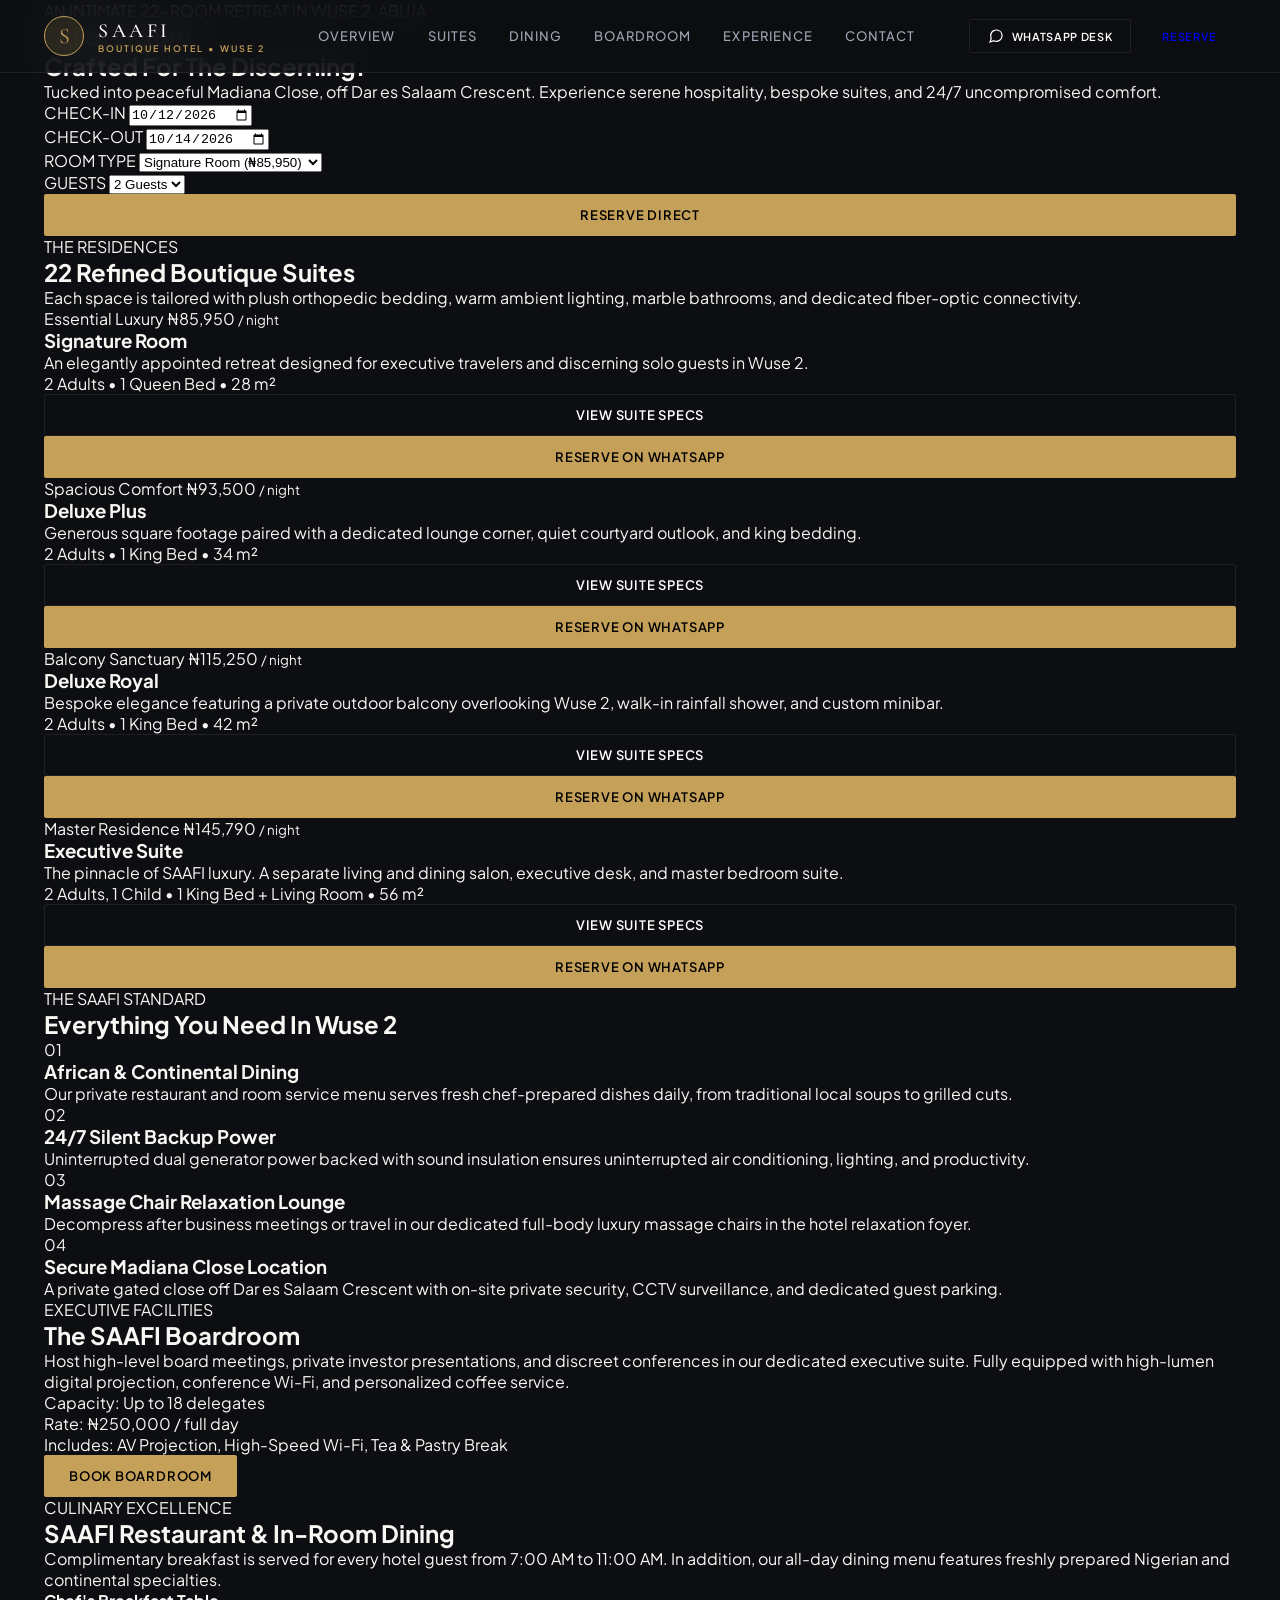
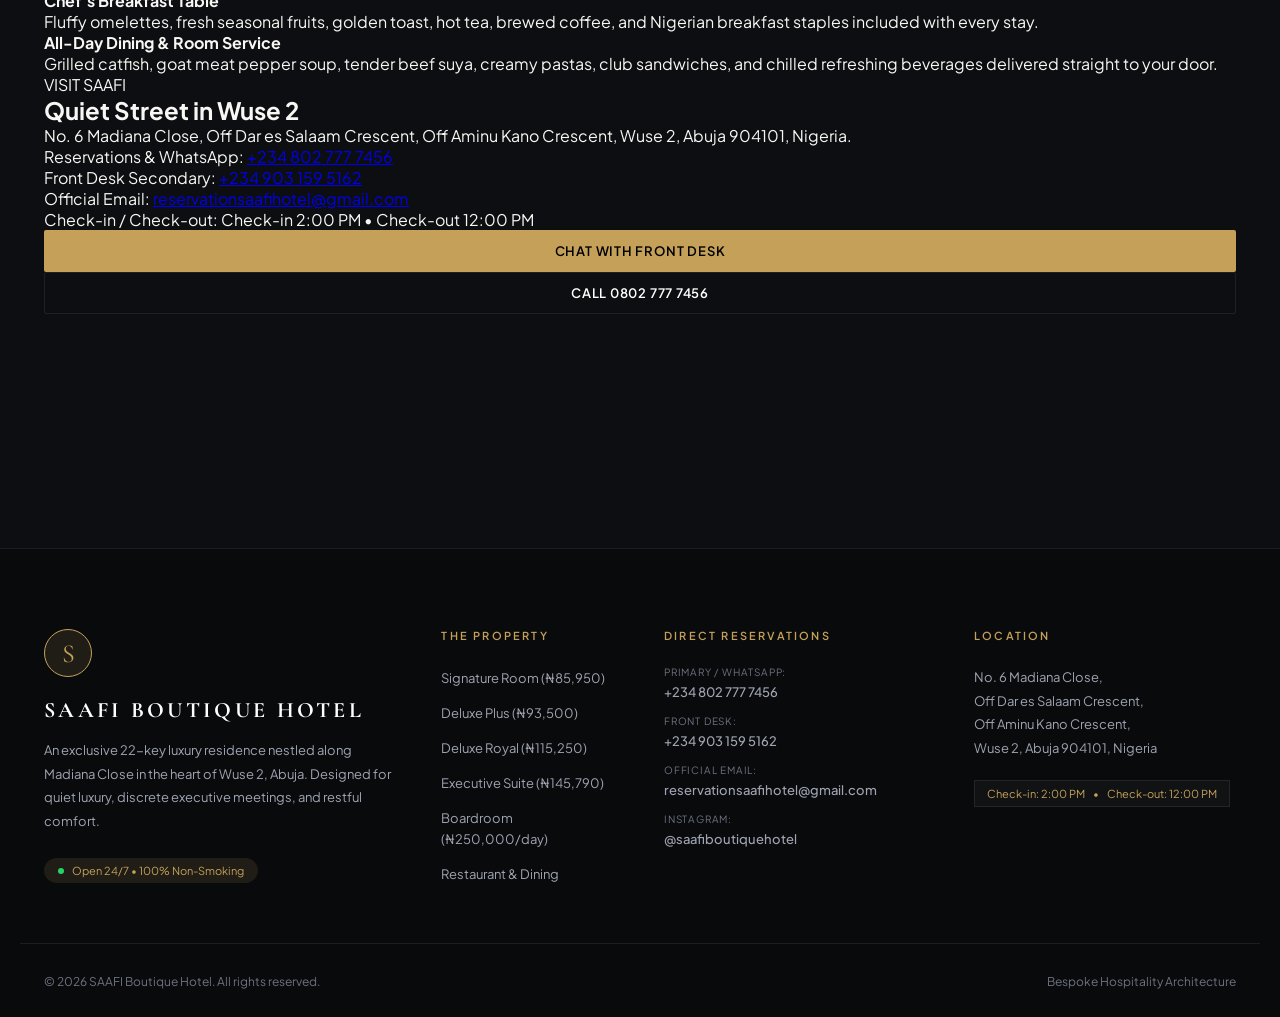
==== index.html @ fb428761 "Clean rebuild: semantic HTML, safe-area viewport, quiet luxury styling" ====
<!DOCTYPE html>
<html lang="en">
<head>
  <meta charset="UTF-8">
  <meta name="viewport" content="width=device-width, initial-scale=1.0, viewport-fit=cover">
  <title>SAAFI Boutique Hotel | Luxury Suites in Wuse 2, Abuja</title>
  <meta name="description" content="An intimate 22-suite luxury boutique sanctuary on Madiana Close, off Dar es Salaam Crescent, Wuse 2, Abuja. Discrete executive suites, fine dining, and seamless hospitality.">
  <link rel="preconnect" href="https://fonts.googleapis.com">
  <link rel="preconnect" href="https://fonts.gstatic.com" crossorigin>
  <link href="https://fonts.googleapis.com/css2?family=Cormorant+Garamond:ital,wght@0,300;0,400;0,500;0,600;1,400;1,500&family=Plus+Jakarta+Sans:wght@300;400;500;600;700&display=swap" rel="stylesheet">
  <link rel="stylesheet" href="styles.css">
</head>
<body class="theme-noir">
  <header class="site-header" id="siteHeader">
    <div class="header-inner container">
      <a href="#" class="brand-logo" aria-label="SAAFI Boutique Hotel">
        <span class="brand-monogram">S</span>
        <div class="brand-text">
          <span class="brand-title">SAAFI</span>
          <span class="brand-sub">BOUTIQUE HOTEL &bull; WUSE 2</span>
        </div>
      </a>

      <nav class="desktop-nav" aria-label="Primary Navigation">
        <a href="#" class="nav-link" data-nav="home">Overview</a>
        <a href="#suites" class="nav-link" data-nav="suites">Suites</a>
        <a href="#dining" class="nav-link" data-nav="dining">Dining</a>
        <a href="#meeting" class="nav-link" data-nav="meeting">Boardroom</a>
        <a href="#amenities" class="nav-link" data-nav="amenities">Experience</a>
        <a href="#contact" class="nav-link" data-nav="contact">Contact</a>
      </nav>

      <div class="header-actions">
        <a href="https://wa.me/2348027777456?text=Hello%20SAAFI%20Boutique%20Hotel%2C%20I%20would%20like%20to%20inquire%20about%20suite%20availability." target="_blank" rel="noopener noreferrer" class="btn btn-outline btn-sm desk-chat">
          <svg class="svg-icon" viewBox="0 0 24 24" fill="none" stroke="currentColor" stroke-width="1.8"><path d="M21 11.5a8.38 8.38 0 0 1-.9 3.8 8.5 8.5 0 0 1-7.6 4.7 8.38 8.38 0 0 1-3.8-.9L3 21l1.9-5.7a8.38 8.38 0 0 1-.9-3.8 8.5 8.5 0 0 1 4.7-7.6 8.38 8.38 0 0 1 3.8-.9h.5a8.48 8.48 0 0 1 8 8v.5z"/></svg>
          <span>WhatsApp Desk</span>
        </a>
        <a href="#booking" class="btn btn-brass btn-sm">Reserve</a>
        <button class="mobile-toggle" id="mobileToggle" aria-label="Toggle navigation menu" aria-expanded="false">
          <span class="bar"></span>
          <span class="bar"></span>
        </button>
      </div>
    </div>
  </header>

  <div class="mobile-drawer" id="mobileDrawer">
    <div class="drawer-inner container">
      <div class="drawer-header">
        <span class="drawer-tagline">AN INTIMATE 22-ROOM RETREAT IN WUSE 2</span>
      </div>
      <div class="drawer-links">
        <a href="#" class="drawer-link" data-drawer-nav="home">
          <span class="drawer-index">01</span>
          <span class="drawer-label">Overview</span>
        </a>
        <a href="#suites" class="drawer-link" data-drawer-nav="suites">
          <span class="drawer-index">02</span>
          <span class="drawer-label">Rooms & Suites</span>
        </a>
        <a href="#dining" class="drawer-link" data-drawer-nav="dining">
          <span class="drawer-index">03</span>
          <span class="drawer-label">Restaurant & Dining</span>
        </a>
        <a href="#meeting" class="drawer-link" data-drawer-nav="meeting">
          <span class="drawer-index">04</span>
          <span class="drawer-label">Meeting Boardroom</span>
        </a>
        <a href="#amenities" class="drawer-link" data-drawer-nav="amenities">
          <span class="drawer-index">05</span>
          <span class="drawer-label">Experience & Amenities</span>
        </a>
        <a href="#contact" class="drawer-link" data-drawer-nav="contact">
          <span class="drawer-index">06</span>
          <span class="drawer-label">Location & Contact</span>
        </a>
      </div>
      <div class="drawer-footer">
        <p class="drawer-address">No. 6 Madiana Close, Off Dar es Salaam Crescent, Wuse 2, Abuja</p>
        <div class="drawer-cta-group">
          <a href="tel:+2348027777456" class="btn btn-outline btn-full">Direct Desk: 0802 777 7456</a>
          <a href="https://wa.me/2348027777456" target="_blank" rel="noopener noreferrer" class="btn btn-brass btn-full">Chat on WhatsApp</a>
        </div>
      </div>
    </div>
  </div>

  <main id="appRoot">
    <div id="dynamicView"></div>
  </main>

  <aside class="mobile-bar" aria-label="Mobile quick actions">
    <a href="tel:+2348027777456" class="mobile-bar-btn">
      <svg class="svg-icon" viewBox="0 0 24 24" fill="none" stroke="currentColor" stroke-width="1.8"><path d="M22 16.92v3a2 2 0 0 1-2.18 2 19.79 19.79 0 0 1-8.63-3.07 19.5 19.5 0 0 1-6-6 19.79 19.79 0 0 1-3.07-8.67A2 2 0 0 1 4.11 2h3a2 2 0 0 1 2 1.72 12.84 12.84 0 0 0 .7 2.81 2 2 0 0 1-.45 2.11L8.09 9.91a16 16 0 0 0 6 6l1.27-1.27a2 2 0 0 1 2.11-.45 12.84 12.84 0 0 0 2.81.7A2 2 0 0 1 22 16.92z"/></svg>
      <span>Call Desk</span>
    </a>
    <a href="https://wa.me/2348027777456?text=Hello%20SAAFI%20Boutique%20Hotel%2C%20I%20would%20like%20to%20reserve%20a%20suite." target="_blank" rel="noopener noreferrer" class="mobile-bar-btn whatsapp">
      <svg class="svg-icon" viewBox="0 0 24 24" fill="none" stroke="currentColor" stroke-width="1.8"><path d="M21 11.5a8.38 8.38 0 0 1-.9 3.8 8.5 8.5 0 0 1-7.6 4.7 8.38 8.38 0 0 1-3.8-.9L3 21l1.9-5.7a8.38 8.38 0 0 1-.9-3.8 8.5 8.5 0 0 1 4.7-7.6 8.38 8.38 0 0 1 3.8-.9h.5a8.48 8.48 0 0 1 8 8v.5z"/></svg>
      <span>WhatsApp</span>
    </a>
    <a href="#booking" class="mobile-bar-btn primary">
      <span>Book Suite</span>
    </a>
  </aside>

  <footer class="site-footer">
    <div class="container footer-grid">
      <div class="footer-col brand-col">
        <span class="brand-monogram lg">S</span>
        <h3 class="footer-heading">SAAFI BOUTIQUE HOTEL</h3>
        <p class="footer-desc">An exclusive 22-key luxury residence nestled along Madiana Close in the heart of Wuse 2, Abuja. Designed for quiet luxury, discrete executive meetings, and restful comfort.</p>
        <div class="footer-badge">
          <span class="badge-dot"></span>
          <span>Open 24/7 &bull; 100% Non-Smoking</span>
        </div>
      </div>
      <div class="footer-col">
        <h4 class="col-title">The Property</h4>
        <ul class="footer-nav">
          <li><a href="#suite/signature-room">Signature Room (₦85,950)</a></li>
          <li><a href="#suite/deluxe-plus">Deluxe Plus (₦93,500)</a></li>
          <li><a href="#suite/deluxe-royal">Deluxe Royal (₦115,250)</a></li>
          <li><a href="#suite/executive-suite">Executive Suite (₦145,790)</a></li>
          <li><a href="#meeting">Boardroom (₦250,000/day)</a></li>
          <li><a href="#dining">Restaurant & Dining</a></li>
        </ul>
      </div>
      <div class="footer-col">
        <h4 class="col-title">Direct Reservations</h4>
        <ul class="footer-contact-list">
          <li>
            <span class="contact-lbl">Primary / WhatsApp:</span>
            <a href="tel:+2348027777456" class="contact-val">+234 802 777 7456</a>
          </li>
          <li>
            <span class="contact-lbl">Front Desk:</span>
            <a href="tel:+2349031595162" class="contact-val">+234 903 159 5162</a>
          </li>
          <li>
            <span class="contact-lbl">Official Email:</span>
            <a href="mailto:reservationsaafihotel@gmail.com" class="contact-val">reservationsaafihotel@gmail.com</a>
          </li>
          <li>
            <span class="contact-lbl">Instagram:</span>
            <a href="https://instagram.com/saafiboutiquehotel" target="_blank" rel="noopener noreferrer" class="contact-val">@saafiboutiquehotel</a>
          </li>
        </ul>
      </div>
      <div class="footer-col">
        <h4 class="col-title">Location</h4>
        <p class="address-text">No. 6 Madiana Close,<br>Off Dar es Salaam Crescent,<br>Off Aminu Kano Crescent,<br>Wuse 2, Abuja 904101, Nigeria</p>
        <div class="policy-pill">
          <span>Check-in: 2:00 PM</span>
          <span class="divider">&bull;</span>
          <span>Check-out: 12:00 PM</span>
        </div>
      </div>
    </div>
    <div class="footer-bottom container">
      <p class="copyright">&copy; <span id="currentYear"></span> SAAFI Boutique Hotel. All rights reserved.</p>
      <p class="credit">Bespoke Hospitality Architecture</p>
    </div>
  </footer>

  <script src="app.js"></script>
</body>
</html>
---- styles.css ----
:root {
  --bg-primary: #0D0E11;
  --bg-secondary: #14161B;
  --bg-card: #191B22;
  --bg-stone: #F8F7F4;
  --bg-stone-subtle: #EFECE6;
  --text-primary: #F8F7F4;
  --text-secondary: #9FA4B2;
  --text-muted: #6C7280;
  --text-dark: #121316;
  --text-dark-muted: #5C6270;
  --accent-gold: #C5A059;
  --accent-gold-hover: #D8B268;
  --accent-gold-subtle: rgba(197, 160, 89, 0.12);
  --border-subtle: rgba(255, 255, 255, 0.08);
  --border-stone: rgba(18, 19, 22, 0.08);
  --font-serif: 'Cormorant Garamond', Georgia, serif;
  --font-sans: 'Plus Jakarta Sans', -apple-system, sans-serif;
  --spring-ease: cubic-bezier(0.16, 1, 0.3, 1);
  --spring-duration: 0.8s;
  --container-max: 1240px;
  --safe-top: env(safe-area-inset-top, 0px);
}
* { box-sizing: border-box; margin: 0; padding: 0; }
body {
  background-color: var(--bg-primary);
  color: var(--text-primary);
  font-family: var(--font-sans);
  -webkit-font-smoothing: antialiased;
  overflow-x: hidden;
  padding-bottom: 76px;
}
@media (min-width: 900px) { body { padding-bottom: 0; } }
.container { width: 100%; max-width: var(--container-max); margin: 0 auto; padding: 0 24px; }
.site-header {
  position: fixed;
  top: 0; left: 0; right: 0;
  z-index: 100;
  padding-top: max(16px, var(--safe-top));
  padding-bottom: 16px;
  background: rgba(13, 14, 17, 0.82);
  backdrop-filter: blur(20px);
  border-bottom: 1px solid var(--border-subtle);
  transition: all 0.4s var(--spring-ease);
}
.header-inner { display: flex; align-items: center; justify-content: space-between; }
.brand-logo { display: flex; align-items: center; gap: 14px; text-decoration: none; color: inherit; }
.brand-monogram {
  width: 40px; height: 40px;
  border: 1px solid var(--accent-gold);
  border-radius: 50%;
  display: flex; align-items: center; justify-content: center;
  font-family: var(--font-serif);
  font-size: 22px;
  color: var(--accent-gold);
  background: var(--accent-gold-subtle);
}
.brand-monogram.lg { width: 48px; height: 48px; font-size: 26px; margin-bottom: 20px; }
.brand-title { font-family: var(--font-serif); font-size: 20px; letter-spacing: 0.18em; font-weight: 500; display: block; color: #FFF; }
.brand-sub { font-size: 9px; letter-spacing: 0.22em; color: var(--accent-gold); font-weight: 600; display: block; }
.desktop-nav { display: none; align-items: center; gap: 32px; }
@media (min-width: 992px) { .desktop-nav { display: flex; } }
.nav-link {
  font-size: 13px; letter-spacing: 0.08em; text-transform: uppercase;
  color: var(--text-secondary); text-decoration: none; font-weight: 500;
  transition: color 0.3s ease;
}
.nav-link:hover, .nav-link.active { color: var(--accent-gold); }
.header-actions { display: flex; align-items: center; gap: 12px; }
.desk-chat { display: none; }
@media (min-width: 640px) { .desk-chat { display: inline-flex; } }
.btn {
  display: inline-flex; align-items: center; justify-content: center; gap: 8px;
  padding: 12px 24px; font-size: 13px; font-weight: 600; letter-spacing: 0.06em;
  text-transform: uppercase; text-decoration: none; border-radius: 2px;
  cursor: pointer; transition: all 0.4s var(--spring-ease);
  font-family: var(--font-sans); border: 1px solid transparent;
}
.btn-sm { padding: 8px 18px; font-size: 11px; }
.btn-gold { background: var(--accent-gold); color: #000; }
.btn-gold:hover { background: var(--accent-gold-hover); transform: translateY(-1px); }
.btn-outline { border-color: var(--border-subtle); color: #FFF; background: transparent; }
.btn-outline:hover { border-color: var(--accent-gold); color: var(--accent-gold); }
.btn-full { width: 100%; }
.mobile-toggle {
  background: none; border: none; cursor: pointer; padding: 8px;
  display: flex; flex-direction: column; gap: 6px; z-index: 105;
}
@media (min-width: 992px) { .mobile-toggle { display: none; } }
.mobile-toggle .bar { width: 22px; height: 1.5px; background: #FFF; transition: 0.4s var(--spring-ease); }
.mobile-toggle.active .bar:nth-child(1) { transform: translateY(3.75px) rotate(45deg); }
.mobile-toggle.active .bar:nth-child(2) { transform: translateY(-3.75px) rotate(-45deg); }
.mobile-drawer {
  position: fixed; inset: 0; z-index: 95;
  background: rgba(13, 14, 17, 0.98);
  backdrop-filter: blur(30px);
  display: flex; flex-direction: column; justify-content: center;
  opacity: 0; pointer-events: none;
  transform: translateY(-20px);
  transition: all 0.5s var(--spring-ease);
}
.mobile-drawer.open { opacity: 1; pointer-events: auto; transform: translateY(0); }
.drawer-inner { display: flex; flex-direction: column; height: 100%; justify-content: space-between; padding-top: 100px; padding-bottom: 40px; }
.drawer-tagline { font-size: 10px; letter-spacing: 0.25em; color: var(--accent-gold); font-weight: 600; }
.drawer-links { display: flex; flex-direction: column; gap: 20px; margin: 30px 0; }
.drawer-link { display: flex; align-items: baseline; gap: 16px; text-decoration: none; color: #FFF; }
.drawer-index { font-family: var(--font-serif); font-size: 14px; color: var(--accent-gold); }
.drawer-label { font-family: var(--font-serif); font-size: 30px; letter-spacing: 0.04em; }
.drawer-address { font-size: 13px; color: var(--text-secondary); margin-bottom: 20px; }
.drawer-cta-group { display: flex; flex-direction: column; gap: 12px; }
.svg-icon { width: 16px; height: 16px; }
.mobile-bar {
  position: fixed; bottom: 0; left: 0; right: 0; z-index: 90;
  display: flex; background: rgba(13, 14, 17, 0.94);
  backdrop-filter: blur(20px); border-top: 1px solid var(--border-subtle);
  padding: 10px 16px max(10px, env(safe-area-inset-bottom));
  gap: 8px;
}
@media (min-width: 900px) { .mobile-bar { display: none; } }
.mobile-bar-btn {
  flex: 1; display: flex; flex-direction: column; align-items: center; justify-content: center;
  gap: 4px; padding: 8px 4px; border-radius: 4px; text-decoration: none;
  color: var(--text-secondary); font-size: 11px; font-weight: 600;
  background: var(--bg-card); border: 1px solid var(--border-subtle);
}
.mobile-bar-btn.whatsapp { color: #25D366; border-color: rgba(37, 211, 102, 0.2); }
.mobile-bar-btn.primary { background: var(--accent-gold); color: #000; font-weight: 700; border-color: var(--accent-gold); }
.site-footer {
  background: #090A0C;
  border-top: 1px solid var(--border-subtle);
  padding: 80px 0 30px;
  margin-top: 80px;
}
.footer-grid { display: grid; grid-template-columns: 1fr; gap: 48px; }
@media (min-width: 768px) { .footer-grid { grid-template-columns: 2fr 1fr 1.5fr 1.5fr; } }
.footer-heading { font-family: var(--font-serif); font-size: 22px; letter-spacing: 0.15em; margin-bottom: 16px; color: #FFF; }
.footer-desc { font-size: 13px; color: var(--text-secondary); line-height: 1.8; margin-bottom: 24px; max-width: 360px; }
.footer-badge { display: inline-flex; align-items: center; gap: 8px; font-size: 11px; color: var(--accent-gold); background: var(--accent-gold-subtle); padding: 6px 14px; border-radius: 20px; }
.badge-dot { width: 6px; height: 6px; border-radius: 50%; background: #25D366; }
.col-title { font-size: 11px; letter-spacing: 0.2em; text-transform: uppercase; color: var(--accent-gold); margin-bottom: 24px; font-weight: 600; }
.footer-nav, .footer-contact-list { list-style: none; display: flex; flex-direction: column; gap: 14px; }
.footer-nav a, .footer-contact-list a { color: var(--text-secondary); text-decoration: none; font-size: 13px; transition: color 0.3s ease; }
.footer-nav a:hover, .footer-contact-list a:hover { color: #FFF; }
.contact-lbl { display: block; font-size: 10px; text-transform: uppercase; letter-spacing: 0.08em; color: var(--text-muted); margin-bottom: 2px; }
.contact-val { color: #FFF; font-weight: 500; font-size: 13px; text-decoration: none; }
.address-text { font-size: 13px; color: var(--text-secondary); line-height: 1.8; margin-bottom: 20px; }
.policy-pill { display: inline-flex; gap: 8px; font-size: 11px; color: var(--accent-gold); background: rgba(255,255,255,0.03); padding: 6px 12px; border: 1px solid var(--border-subtle); }
.footer-bottom { display: flex; flex-direction: column; gap: 12px; justify-content: space-between; align-items: center; border-top: 1px solid var(--border-subtle); margin-top: 60px; padding-top: 30px; font-size: 12px; color: var(--text-muted); }
@media (min-width: 640px) { .footer-bottom { flex-direction: row; } }
[data-spring] {
  opacity: 0;
  transform: translateY(32px);
  transition: opacity var(--spring-duration) var(--spring-ease),
              transform var(--spring-duration) var(--spring-ease);
  will-change: opacity, transform;
}
[data-spring].is-visible {
  opacity: 1;
  transform: translateY(0);
}
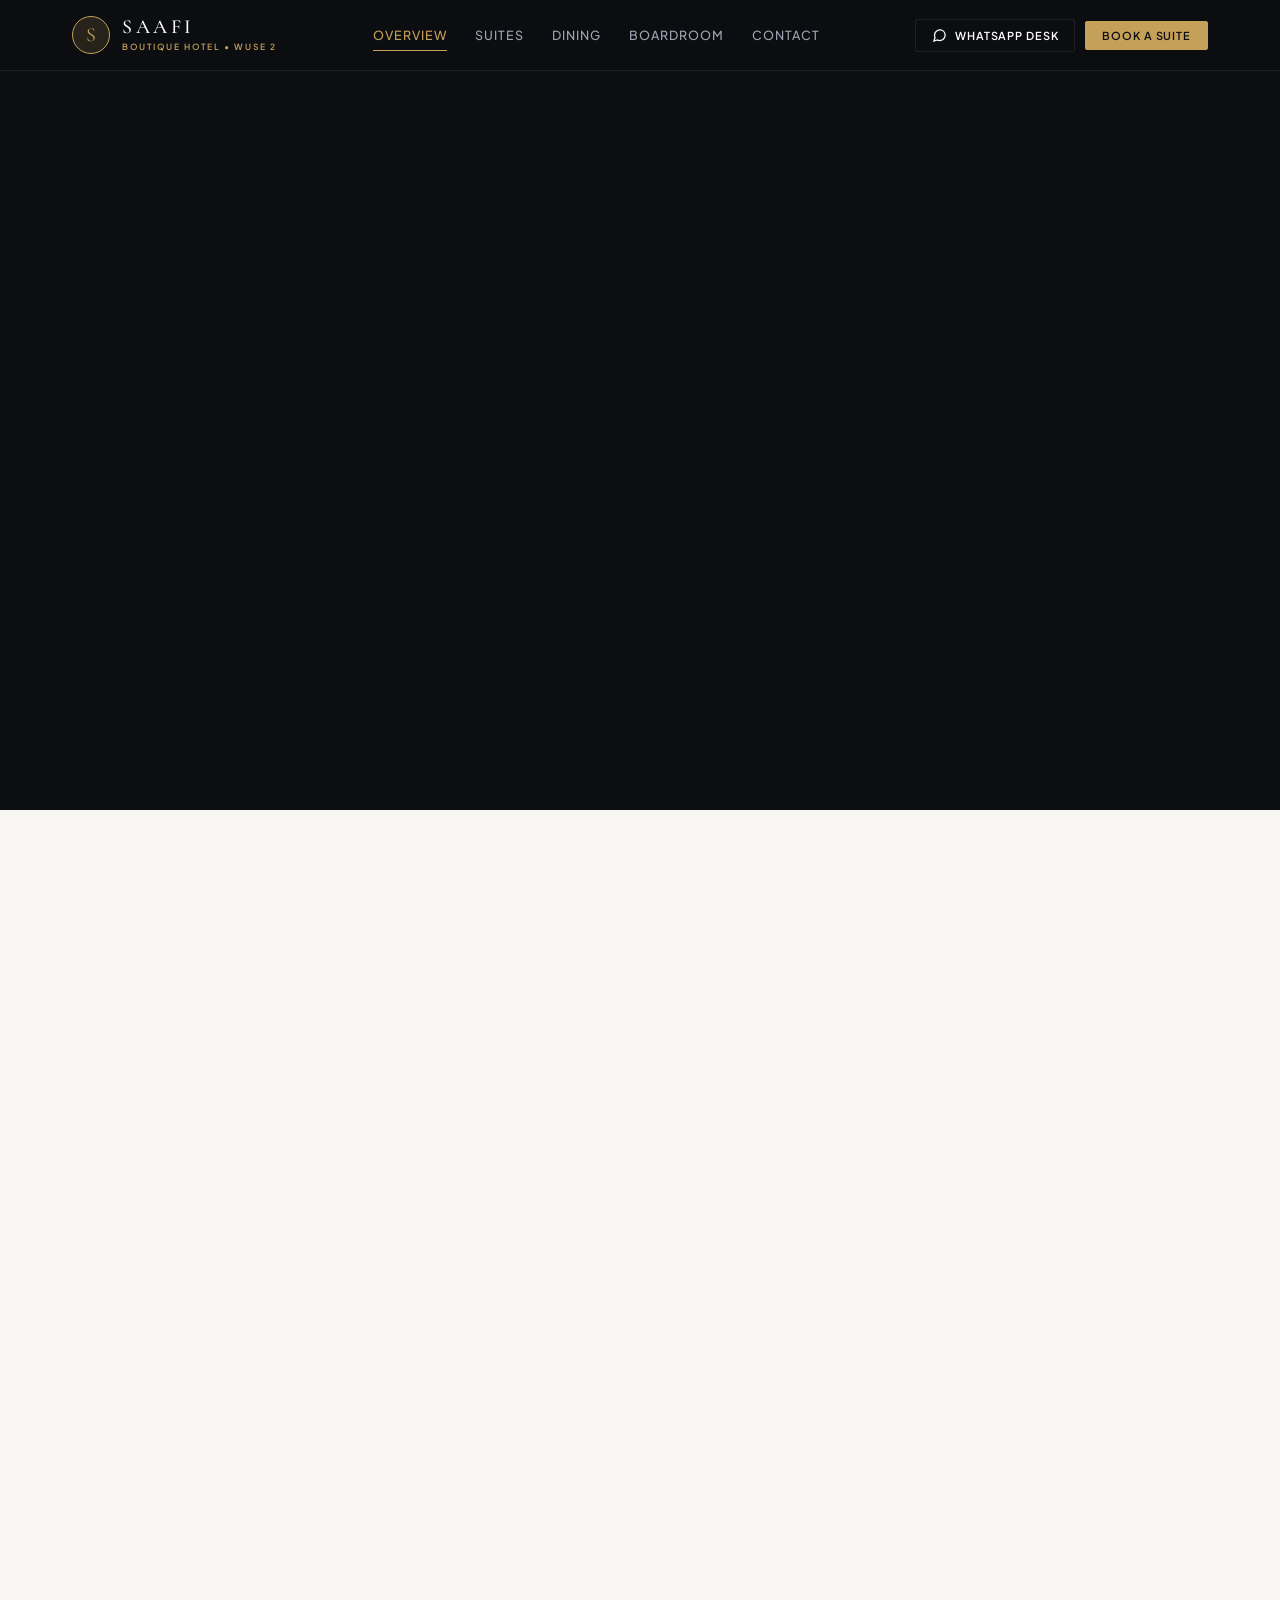
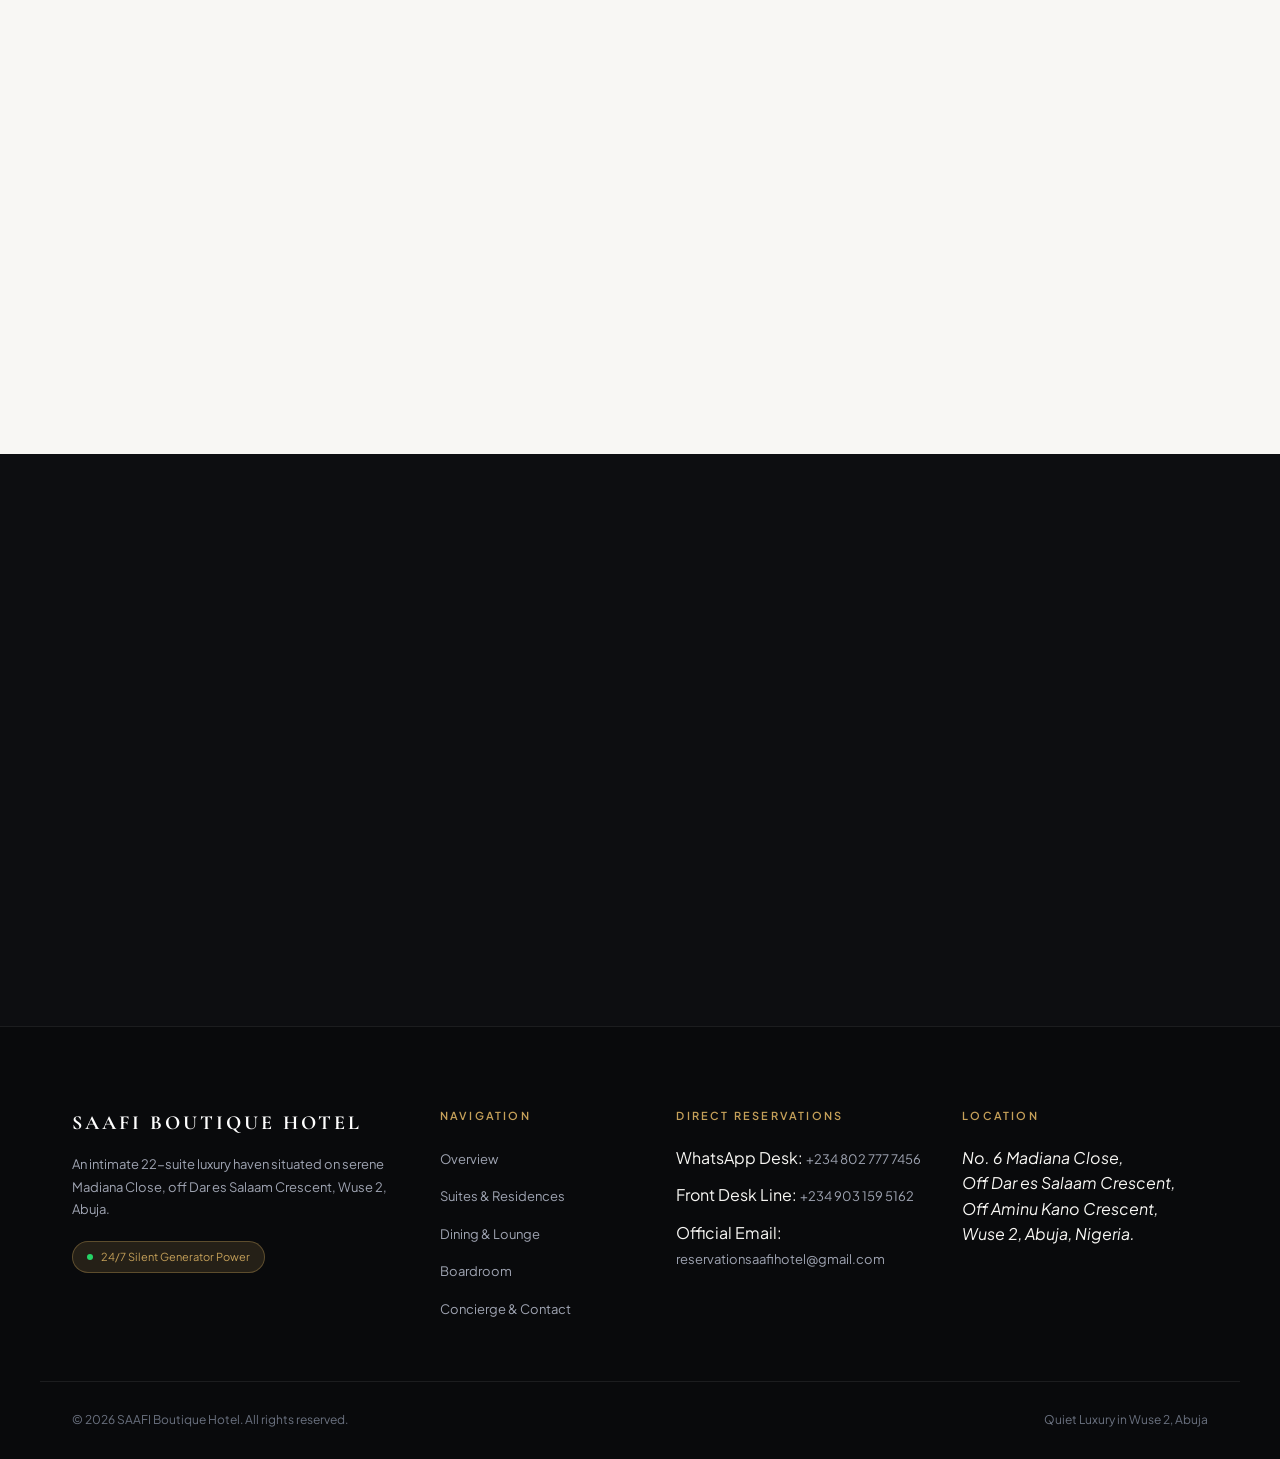
==== commit 8e37dcd3: "feat: update index.html with multi-page routes and refined quiet luxury sections" ====
--- a/index.html
+++ b/index.html
@@ -3,40 +3,38 @@
 <head>
   <meta charset="UTF-8">
   <meta name="viewport" content="width=device-width, initial-scale=1.0, viewport-fit=cover">
-  <title>SAAFI Boutique Hotel | Luxury Suites in Wuse 2, Abuja</title>
-  <meta name="description" content="An intimate 22-suite luxury boutique sanctuary on Madiana Close, off Dar es Salaam Crescent, Wuse 2, Abuja. Discrete executive suites, fine dining, and seamless hospitality.">
+  <title>SAAFI Boutique Hotel | Quiet Luxury in Wuse 2, Abuja</title>
+  <meta name="description" content="An intimate 22-suite luxury retreat tucked away on Madiana Close, off Dar es Salaam Crescent, Wuse 2, Abuja. High-speed fiber, silent generator power 24/7, complimentary breakfast.">
   <link rel="preconnect" href="https://fonts.googleapis.com">
   <link rel="preconnect" href="https://fonts.gstatic.com" crossorigin>
-  <link href="https://fonts.googleapis.com/css2?family=Cormorant+Garamond:ital,wght@0,300;0,400;0,500;0,600;1,400;1,500&family=Plus+Jakarta+Sans:wght@300;400;500;600;700&display=swap" rel="stylesheet">
+  <link href="https://fonts.googleapis.com/css2?family=Cormorant+Garamond:ital,wght@0,400;0,500;0,600;1,400&family=Plus+Jakarta+Sans:wght@300;400;500;600;700&display=swap" rel="stylesheet">
   <link rel="stylesheet" href="styles.css">
 </head>
-<body class="theme-noir">
-  <header class="site-header" id="siteHeader">
-    <div class="header-inner container">
-      <a href="#" class="brand-logo" aria-label="SAAFI Boutique Hotel">
+<body class="page-home">
+  <!-- Notch-Safe Fixed Header -->
+  <header class="site-header">
+    <div class="container header-inner">
+      <a href="index.html" class="brand-logo">
         <span class="brand-monogram">S</span>
         <div class="brand-text">
           <span class="brand-title">SAAFI</span>
           <span class="brand-sub">BOUTIQUE HOTEL &bull; WUSE 2</span>
         </div>
       </a>
-
-      <nav class="desktop-nav" aria-label="Primary Navigation">
-        <a href="#" class="nav-link" data-nav="home">Overview</a>
-        <a href="#suites" class="nav-link" data-nav="suites">Suites</a>
-        <a href="#dining" class="nav-link" data-nav="dining">Dining</a>
-        <a href="#meeting" class="nav-link" data-nav="meeting">Boardroom</a>
-        <a href="#amenities" class="nav-link" data-nav="amenities">Experience</a>
-        <a href="#contact" class="nav-link" data-nav="contact">Contact</a>
+      <nav class="desktop-nav">
+        <a href="index.html" class="nav-link active">Overview</a>
+        <a href="rooms.html" class="nav-link">Suites</a>
+        <a href="dining.html" class="nav-link">Dining</a>
+        <a href="meetings.html" class="nav-link">Boardroom</a>
+        <a href="contact.html" class="nav-link">Contact</a>
       </nav>
-
       <div class="header-actions">
         <a href="https://wa.me/2348027777456?text=Hello%20SAAFI%20Boutique%20Hotel%2C%20I%20would%20like%20to%20inquire%20about%20suite%20availability." target="_blank" rel="noopener noreferrer" class="btn btn-outline btn-sm desk-chat">
-          <svg class="svg-icon" viewBox="0 0 24 24" fill="none" stroke="currentColor" stroke-width="1.8"><path d="M21 11.5a8.38 8.38 0 0 1-.9 3.8 8.5 8.5 0 0 1-7.6 4.7 8.38 8.38 0 0 1-3.8-.9L3 21l1.9-5.7a8.38 8.38 0 0 1-.9-3.8 8.5 8.5 0 0 1 4.7-7.6 8.38 8.38 0 0 1 3.8-.9h.5a8.48 8.48 0 0 1 8 8v.5z"/></svg>
+          <svg class="svg-icon" viewBox="0 0 24 24" fill="none" stroke="currentColor" stroke-width="2"><path d="M21 11.5a8.38 8.38 0 0 1-.9 3.8 8.5 8.5 0 0 1-7.6 4.7 8.38 8.38 0 0 1-3.8-.9L3 21l1.9-5.7a8.38 8.38 0 0 1-.9-3.8 8.5 8.5 0 0 1 4.7-7.6 8.38 8.38 0 0 1 3.8-.9h.5a8.48 8.48 0 0 1 8 8v.5z"/></svg>
           <span>WhatsApp Desk</span>
         </a>
-        <a href="#booking" class="btn btn-brass btn-sm">Reserve</a>
-        <button class="mobile-toggle" id="mobileToggle" aria-label="Toggle navigation menu" aria-expanded="false">
+        <a href="rooms.html" class="btn btn-brass btn-sm">Book a Suite</a>
+        <button class="mobile-toggle" id="mobileToggle" aria-label="Toggle navigation">
           <span class="bar"></span>
           <span class="bar"></span>
         </button>
@@ -44,37 +42,19 @@
     </div>
   </header>
 
+  <!-- Mobile Navigation Drawer -->
   <div class="mobile-drawer" id="mobileDrawer">
-    <div class="drawer-inner container">
+    <div class="container drawer-inner">
       <div class="drawer-header">
-        <span class="drawer-tagline">AN INTIMATE 22-ROOM RETREAT IN WUSE 2</span>
-      </div>
-      <div class="drawer-links">
-        <a href="#" class="drawer-link" data-drawer-nav="home">
-          <span class="drawer-index">01</span>
-          <span class="drawer-label">Overview</span>
-        </a>
-        <a href="#suites" class="drawer-link" data-drawer-nav="suites">
-          <span class="drawer-index">02</span>
-          <span class="drawer-label">Rooms & Suites</span>
-        </a>
-        <a href="#dining" class="drawer-link" data-drawer-nav="dining">
-          <span class="drawer-index">03</span>
-          <span class="drawer-label">Restaurant & Dining</span>
-        </a>
-        <a href="#meeting" class="drawer-link" data-drawer-nav="meeting">
-          <span class="drawer-index">04</span>
-          <span class="drawer-label">Meeting Boardroom</span>
-        </a>
-        <a href="#amenities" class="drawer-link" data-drawer-nav="amenities">
-          <span class="drawer-index">05</span>
-          <span class="drawer-label">Experience & Amenities</span>
-        </a>
-        <a href="#contact" class="drawer-link" data-drawer-nav="contact">
-          <span class="drawer-index">06</span>
-          <span class="drawer-label">Location & Contact</span>
-        </a>
-      </div>
+        <span class="drawer-tagline">SAAFI BOUTIQUE HOTEL &bull; WUSE 2</span>
+      </div>
+      <nav class="drawer-links">
+        <a href="index.html" class="drawer-link"><span class="drawer-index">01</span><span class="drawer-label">Overview</span></a>
+        <a href="rooms.html" class="drawer-link"><span class="drawer-index">02</span><span class="drawer-label">Suites & Residences</span></a>
+        <a href="dining.html" class="drawer-link"><span class="drawer-index">03</span><span class="drawer-label">Restaurant & Dining</span></a>
+        <a href="meetings.html" class="drawer-link"><span class="drawer-index">04</span><span class="drawer-label">Meeting Boardroom</span></a>
+        <a href="contact.html" class="drawer-link"><span class="drawer-index">05</span><span class="drawer-label">Location & Contact</span></a>
+      </nav>
       <div class="drawer-footer">
         <p class="drawer-address">No. 6 Madiana Close, Off Dar es Salaam Crescent, Wuse 2, Abuja</p>
         <div class="drawer-cta-group">
@@ -85,83 +65,399 @@
     </div>
   </div>
 
-  <main id="appRoot">
-    <div id="dynamicView"></div>
+  <main>
+    <!-- Flagship Hero Section -->
+    <section class="hero-section" id="hero">
+      <div class="hero-bg" style="background-image: linear-gradient(180deg, rgba(13, 14, 17, 0.45) 0%, rgba(13, 14, 17, 0.96) 100%), url('https://images.unsplash.com/photo-1542314831-068cd1dbfeeb?auto=format&fit=crop&w=2000&q=85');"></div>
+      <div class="container hero-content">
+        <div class="hero-tagline" data-spring>
+          <span class="tag-line-dot"></span>
+          <span>AN INTIMATE 22-ROOM RETREAT IN WUSE 2, ABUJA</span>
+        </div>
+        <h1 class="hero-title" data-spring>Quiet Luxury,<br>Crafted For The Discerning.</h1>
+        <p class="hero-sub" data-spring>Tucked into peaceful Madiana Close, off Dar es Salaam Crescent. Experience serene hospitality, bespoke suites, and 24/7 uncompromised comfort in the diplomatic heart of Abuja.</p>
+
+        <!-- Integrated Booking Bar -->
+        <div class="booking-card" id="booking" data-spring>
+          <div class="booking-form-grid">
+            <div class="booking-field">
+              <label for="checkInInput">CHECK-IN</label>
+              <input type="date" id="checkInInput" value="2026-10-12">
+            </div>
+            <div class="booking-field">
+              <label for="checkOutInput">CHECK-OUT</label>
+              <input type="date" id="checkOutInput" value="2026-10-14">
+            </div>
+            <div class="booking-field">
+              <label for="suiteSelect">ROOM TYPE</label>
+              <select id="suiteSelect">
+                <option value="signature-room">Signature Room (₦85,950)</option>
+                <option value="deluxe-plus">Deluxe Plus (₦93,500)</option>
+                <option value="deluxe-royal">Deluxe Royal (₦115,250)</option>
+                <option value="executive-suite">Executive Suite (₦145,790)</option>
+                <option value="meeting">Boardroom (₦250,000/day)</option>
+              </select>
+            </div>
+            <div class="booking-field">
+              <label for="guestsCount">GUESTS</label>
+              <select id="guestsCount">
+                <option value="1">1 Guest</option>
+                <option value="2" selected>2 Guests</option>
+                <option value="3">3 Guests</option>
+              </select>
+            </div>
+            <div class="booking-submit">
+              <button class="btn btn-brass btn-full" id="bookingSubmitBtn">Reserve Direct</button>
+            </div>
+          </div>
+        </div>
+      </div>
+    </section>
+
+    <!-- Suites Preview Section -->
+    <section class="section-stone" id="suites">
+      <div class="container">
+        <div class="section-header" data-spring>
+          <span class="section-subtitle">THE RESIDENCES</span>
+          <h2 class="section-title">22 Refined Boutique Suites</h2>
+          <p class="section-desc">Each space is tailored with plush orthopedic bedding, warm ambient lighting, marble bathrooms, and dedicated fiber-optic connectivity.</p>
+        </div>
+
+        <div class="suites-grid">
+          <!-- Suite 1 -->
+          <div class="suite-card" data-spring>
+            <div class="suite-card-image" style="background-image: url('https://images.unsplash.com/photo-1590490360182-c33d57733427?auto=format&fit=crop&w=1600&q=85');">
+              <span class="suite-category-badge">Essential Luxury</span>
+              <span class="suite-rate-badge">₦85,950 <small>/ night</small></span>
+            </div>
+            <div class="suite-card-body">
+              <h3 class="suite-card-title">Signature Room</h3>
+              <p class="suite-card-desc">An elegantly appointed retreat designed for executive travelers and discerning solo guests in Wuse 2.</p>
+              <div class="suite-spec-strip">
+                <span>2 Adults</span>
+                <span class="bullet">&bull;</span>
+                <span>1 Queen Bed</span>
+                <span class="bullet">&bull;</span>
+                <span>28 m² / 301 sq ft</span>
+              </div>
+              <div class="suite-card-actions">
+                <a href="rooms/signature-room.html" class="btn btn-outline-dark btn-full">View Suite Specs</a>
+                <a href="https://wa.me/2348027777456?text=Hello%20SAAFI%20Boutique%20Hotel%2C%20I%20would%20like%20to%20reserve%20the%20Signature%20Room%20at%20%E2%82%A685%2C950%20per%20night." target="_blank" rel="noopener noreferrer" class="btn btn-brass btn-full">Reserve Direct</a>
+              </div>
+            </div>
+          </div>
+
+          <!-- Suite 2 -->
+          <div class="suite-card" data-spring style="transition-delay: 0.1s;">
+            <div class="suite-card-image" style="background-image: url('https://images.unsplash.com/photo-1582719478250-c89cae4dc85b?auto=format&fit=crop&w=1600&q=85');">
+              <span class="suite-category-badge">Spacious Comfort</span>
+              <span class="suite-rate-badge">₦93,500 <small>/ night</small></span>
+            </div>
+            <div class="suite-card-body">
+              <h3 class="suite-card-title">Deluxe Plus</h3>
+              <p class="suite-card-desc">Generous square footage paired with a dedicated lounge corner, quiet courtyard outlook, and king bedding.</p>
+              <div class="suite-spec-strip">
+                <span>2 Adults</span>
+                <span class="bullet">&bull;</span>
+                <span>1 King Bed</span>
+                <span class="bullet">&bull;</span>
+                <span>34 m² / 366 sq ft</span>
+              </div>
+              <div class="suite-card-actions">
+                <a href="rooms/deluxe-plus.html" class="btn btn-outline-dark btn-full">View Suite Specs</a>
+                <a href="https://wa.me/2348027777456?text=Hello%20SAAFI%20Boutique%20Hotel%2C%20I%20would%20like%20to%20reserve%20the%20Deluxe%20Plus%20at%20%E2%82%A693%2C500%20per%20night." target="_blank" rel="noopener noreferrer" class="btn btn-brass btn-full">Reserve Direct</a>
+              </div>
+            </div>
+          </div>
+
+          <!-- Suite 3 -->
+          <div class="suite-card" data-spring style="transition-delay: 0.15s;">
+            <div class="suite-card-image" style="background-image: url('https://images.unsplash.com/photo-1618773928121-c32242e63f39?auto=format&fit=crop&w=1600&q=85');">
+              <span class="suite-category-badge">Balcony Sanctuary</span>
+              <span class="suite-rate-badge">₦115,250 <small>/ night</small></span>
+            </div>
+            <div class="suite-card-body">
+              <h3 class="suite-card-title">Deluxe Royal</h3>
+              <p class="suite-card-desc">Bespoke elegance featuring a private outdoor balcony overlooking Wuse 2, walk-in rainfall shower, and custom minibar.</p>
+              <div class="suite-spec-strip">
+                <span>2 Adults</span>
+                <span class="bullet">&bull;</span>
+                <span>Emperor King</span>
+                <span class="bullet">&bull;</span>
+                <span>42 m² / 452 sq ft</span>
+              </div>
+              <div class="suite-card-actions">
+                <a href="rooms/deluxe-royal.html" class="btn btn-outline-dark btn-full">View Suite Specs</a>
+                <a href="https://wa.me/2348027777456?text=Hello%20SAAFI%20Boutique%20Hotel%2C%20I%20would%20like%20to%20reserve%20the%20Deluxe%20Royal%20at%20%E2%82%A6115%2C250%20per%20night." target="_blank" rel="noopener noreferrer" class="btn btn-brass btn-full">Reserve Direct</a>
+              </div>
+            </div>
+          </div>
+
+          <!-- Suite 4 -->
+          <div class="suite-card" data-spring style="transition-delay: 0.2s;">
+            <div class="suite-card-image" style="background-image: url('https://images.unsplash.com/photo-1631049307264-da0ec9d70304?auto=format&fit=crop&w=1600&q=85');">
+              <span class="suite-category-badge">Master Residence</span>
+              <span class="suite-rate-badge">₦145,790 <small>/ night</small></span>
+            </div>
+            <div class="suite-card-body">
+              <h3 class="suite-card-title">Executive Suite</h3>
+              <p class="suite-card-desc">The pinnacle of SAAFI luxury. A separate living and dining salon, executive desk, and master bedroom suite.</p>
+              <div class="suite-spec-strip">
+                <span>2-3 Guests</span>
+                <span class="bullet">&bull;</span>
+                <span>Master King Bed</span>
+                <span class="bullet">&bull;</span>
+                <span>56 m² / 602 sq ft</span>
+              </div>
+              <div class="suite-card-actions">
+                <a href="rooms/executive-suite.html" class="btn btn-outline-dark btn-full">View Suite Specs</a>
+                <a href="https://wa.me/2348027777456?text=Hello%20SAAFI%20Boutique%20Hotel%2C%20I%20would%20like%20to%20reserve%20the%20Executive%20Suite%20at%20%E2%82%A6145%2C790%20per%20night." target="_blank" rel="noopener noreferrer" class="btn btn-brass btn-full">Reserve Direct</a>
+              </div>
+            </div>
+          </div>
+        </div>
+
+        <div style="margin-top: 40px; text-align: center;" data-spring>
+          <a href="rooms.html" class="btn btn-outline-dark">Explore All 22 Suites</a>
+        </div>
+      </div>
+    </section>
+
+    <!-- Amenities 01 - 04 Section -->
+    <section class="section-noir" id="amenities">
+      <div class="container">
+        <div class="section-header text-center" data-spring>
+          <span class="section-subtitle">THE SAAFI STANDARD</span>
+          <h2 class="section-title">Everything You Need In Wuse 2</h2>
+        </div>
+
+        <div class="amenities-grid">
+          <div class="amenity-card" data-spring>
+            <span class="amenity-num">01</span>
+            <h3 class="amenity-name">African & Continental Dining</h3>
+            <p class="amenity-text">Our private restaurant and room service menu serves fresh chef-prepared dishes daily, from traditional local soups to grilled cuts.</p>
+          </div>
+          <div class="amenity-card" data-spring style="transition-delay: 0.1s;">
+            <span class="amenity-num">02</span>
+            <h3 class="amenity-name">24/7 Silent Backup Power</h3>
+            <p class="amenity-text">Uninterrupted dual generator power backed with sound insulation ensures uninterrupted air conditioning, lighting, and productivity.</p>
+          </div>
+          <div class="amenity-card" data-spring style="transition-delay: 0.2s;">
+            <span class="amenity-num">03</span>
+            <h3 class="amenity-name">Massage Chair Relaxation Lounge</h3>
+            <p class="amenity-text">Decompress after business meetings or travel in our dedicated full-body luxury massage chairs in the hotel relaxation foyer.</p>
+          </div>
+          <div class="amenity-card" data-spring style="transition-delay: 0.3s;">
+            <span class="amenity-num">04</span>
+            <h3 class="amenity-name">Secure Madiana Close Location</h3>
+            <p class="amenity-text">A private gated close off Dar es Salaam Crescent with on-site private security, CCTV surveillance, and dedicated guest parking.</p>
+          </div>
+        </div>
+      </div>
+    </section>
+
+    <!-- Meeting Boardroom Spotlight -->
+    <section class="section-noir-alt" id="boardroom">
+      <div class="container">
+        <div class="meeting-wrapper" data-spring>
+          <div class="meeting-text-col">
+            <span class="section-subtitle">EXECUTIVE FACILITIES</span>
+            <h2 class="section-title">The SAAFI Boardroom</h2>
+            <p class="meeting-desc">Host high-level board meetings, private investor presentations, and discreet conferences in our dedicated executive suite. Fully equipped with high-lumen digital projection, conference Wi-Fi, and personalized coffee service.</p>
+            <div class="meeting-features">
+              <div class="feat-item"><span>Capacity:</span> Up to 18 delegates</div>
+              <div class="feat-item"><span>Rate:</span> ₦250,000 / full day</div>
+              <div class="feat-item"><span>Includes:</span> AV Projection, High-Speed Wi-Fi, Tea & Pastry Break</div>
+            </div>
+            <div>
+              <a href="meetings.html" class="btn btn-brass">Explore Boardroom Details</a>
+            </div>
+          </div>
+          <div class="meeting-image-col" style="background-image: url('https://images.unsplash.com/photo-1517502884422-41eaead166d4?auto=format&fit=crop&w=1200&q=85');"></div>
+        </div>
+      </div>
+    </section>
+
+    <!-- Dining Teaser Section -->
+    <section class="section-noir" id="dining">
+      <div class="container">
+        <div class="section-header" data-spring>
+          <span class="section-subtitle">CULINARY EXCELLENCE</span>
+          <h2 class="section-title">SAAFI Restaurant & In-Room Dining</h2>
+          <p class="section-desc">Complimentary breakfast is served for every hotel guest from 7:00 AM to 11:00 AM. In addition, our all-day dining menu features freshly prepared Nigerian and continental specialties.</p>
+        </div>
+
+        <div class="dining-cards-grid">
+          <div class="dining-card" data-spring>
+            <div class="dining-card-img" style="background-image: url('https://images.unsplash.com/photo-1550966871-3ed3cdb5ed0c?auto=format&fit=crop&w=800&q=80');"></div>
+            <div class="dining-card-info">
+              <h4>Chef's Breakfast Table</h4>
+              <p>Fluffy omelettes, fresh seasonal fruits, golden toast, hot tea, brewed coffee, and Nigerian breakfast staples included with every stay.</p>
+            </div>
+          </div>
+          <div class="dining-card" data-spring style="transition-delay: 0.15s;">
+            <div class="dining-card-img" style="background-image: url('https://images.unsplash.com/photo-1544025162-d76694265947?auto=format&fit=crop&w=800&q=80');"></div>
+            <div class="dining-card-info">
+              <h4>All-Day Dining & Room Service</h4>
+              <p>Grilled catfish, goat meat pepper soup, tender beef suya, creamy pastas, club sandwiches, and chilled refreshing beverages delivered straight to your door.</p>
+            </div>
+          </div>
+        </div>
+
+        <div style="margin-top: 36px;" data-spring>
+          <a href="dining.html" class="btn btn-outline">Explore Full Dining Menu</a>
+        </div>
+      </div>
+    </section>
+
+    <!-- Location & Contact Section -->
+    <section class="section-stone" id="contact">
+      <div class="container">
+        <div class="contact-grid">
+          <div class="contact-card" data-spring>
+            <span class="section-subtitle">VISIT SAAFI</span>
+            <h2 class="section-title">Quiet Street in Wuse 2</h2>
+            <p class="contact-desc">No. 6 Madiana Close, Off Dar es Salaam Crescent, Off Aminu Kano Crescent, Wuse 2, Abuja 904101, Nigeria.</p>
+            <div class="contact-lines">
+              <div class="contact-row">
+                <span class="label">Reservations & WhatsApp:</span>
+                <a href="tel:+2348027777456" class="val">+234 802 777 7456</a>
+              </div>
+              <div class="contact-row">
+                <span class="label">Front Desk Secondary:</span>
+                <a href="tel:+2349031595162" class="val">+234 903 159 5162</a>
+              </div>
+              <div class="contact-row">
+                <span class="label">Official Email:</span>
+                <a href="mailto:reservationsaafihotel@gmail.com" class="val">reservationsaafihotel@gmail.com</a>
+              </div>
+              <div class="contact-row">
+                <span class="label">Check-in / Check-out:</span>
+                <span class="val">Check-in 2:00 PM &bull; Check-out 12:00 PM</span>
+              </div>
+            </div>
+            <div class="contact-btn-row">
+              <a href="contact.html" class="btn btn-brass btn-full">Concierge & Directions</a>
+              <a href="tel:+2348027777456" class="btn btn-outline-dark btn-full">Call 0802 777 7456</a>
+            </div>
+          </div>
+
+          <div class="map-card" data-spring style="transition-delay: 0.15s;">
+            <iframe title="SAAFI Boutique Hotel Location Map" src="https://maps.google.com/maps?q=Dar%20es%20Salaam%20Crescent%2C%20Wuse%202%2C%20Abuja&t=&z=15&ie=UTF8&iwloc=&output=embed" width="100%" height="100%" style="border:0;" allowfullscreen="" loading="lazy"></iframe>
+          </div>
+        </div>
+      </div>
+    </section>
+
+    <!-- FAQ Section -->
+    <section class="section-noir" id="faq">
+      <div class="container">
+        <div class="section-header" data-spring>
+          <span class="section-subtitle">GUEST INFORMATION</span>
+          <h2 class="section-title">Frequently Asked Questions</h2>
+        </div>
+
+        <div class="faq-accordion" data-spring>
+          <div class="faq-item">
+            <button class="faq-question">
+              <span>What is the check-in and check-out schedule?</span>
+              <svg class="faq-icon" viewBox="0 0 24 24" fill="none" stroke="currentColor" stroke-width="2"><polyline points="6 9 12 15 18 9"/></svg>
+            </button>
+            <div class="faq-answer">
+              <p>Standard check-in begins at 2:00 PM. Check-out is at 12:00 PM (noon). Early check-in or late check-out can be requested in advance and is subject to room availability on the day.</p>
+            </div>
+          </div>
+
+          <div class="faq-item">
+            <button class="faq-question">
+              <span>Is daily breakfast included with my room reservation?</span>
+              <svg class="faq-icon" viewBox="0 0 24 24" fill="none" stroke="currentColor" stroke-width="2"><polyline points="6 9 12 15 18 9"/></svg>
+            </button>
+            <div class="faq-answer">
+              <p>Yes, full chef-prepared breakfast is included for all registered hotel guests daily from 7:00 AM until 11:00 AM at the SAAFI dining room or delivered via in-room dining.</p>
+            </div>
+          </div>
+
+          <div class="faq-item">
+            <button class="faq-question">
+              <span>How does the 24/7 backup power work at SAAFI?</span>
+              <svg class="faq-icon" viewBox="0 0 24 24" fill="none" stroke="currentColor" stroke-width="2"><polyline points="6 9 12 15 18 9"/></svg>
+            </button>
+            <div class="faq-answer">
+              <p>We operate dual soundproof heavy-duty generators paired with commercial automated transfer switches, ensuring uninterrupted 24-hour air conditioning, lighting, hot water, and internet.</p>
+            </div>
+          </div>
+
+          <div class="faq-item">
+            <button class="faq-question">
+              <span>How do I confirm my reservation and what payment methods are accepted?</span>
+              <svg class="faq-icon" viewBox="0 0 24 24" fill="none" stroke="currentColor" stroke-width="2"><polyline points="6 9 12 15 18 9"/></svg>
+            </button>
+            <div class="faq-answer">
+              <p>You can reserve instantly via WhatsApp (+234 802 777 7456) or by calling our front desk. We accept direct bank transfers, credit/debit cards (POS), and corporate vouchers.</p>
+            </div>
+          </div>
+        </div>
+      </div>
+    </section>
   </main>
-
-  <aside class="mobile-bar" aria-label="Mobile quick actions">
-    <a href="tel:+2348027777456" class="mobile-bar-btn">
-      <svg class="svg-icon" viewBox="0 0 24 24" fill="none" stroke="currentColor" stroke-width="1.8"><path d="M22 16.92v3a2 2 0 0 1-2.18 2 19.79 19.79 0 0 1-8.63-3.07 19.5 19.5 0 0 1-6-6 19.79 19.79 0 0 1-3.07-8.67A2 2 0 0 1 4.11 2h3a2 2 0 0 1 2 1.72 12.84 12.84 0 0 0 .7 2.81 2 2 0 0 1-.45 2.11L8.09 9.91a16 16 0 0 0 6 6l1.27-1.27a2 2 0 0 1 2.11-.45 12.84 12.84 0 0 0 2.81.7A2 2 0 0 1 22 16.92z"/></svg>
-      <span>Call Desk</span>
-    </a>
-    <a href="https://wa.me/2348027777456?text=Hello%20SAAFI%20Boutique%20Hotel%2C%20I%20would%20like%20to%20reserve%20a%20suite." target="_blank" rel="noopener noreferrer" class="mobile-bar-btn whatsapp">
-      <svg class="svg-icon" viewBox="0 0 24 24" fill="none" stroke="currentColor" stroke-width="1.8"><path d="M21 11.5a8.38 8.38 0 0 1-.9 3.8 8.5 8.5 0 0 1-7.6 4.7 8.38 8.38 0 0 1-3.8-.9L3 21l1.9-5.7a8.38 8.38 0 0 1-.9-3.8 8.5 8.5 0 0 1 4.7-7.6 8.38 8.38 0 0 1 3.8-.9h.5a8.48 8.48 0 0 1 8 8v.5z"/></svg>
-      <span>WhatsApp</span>
-    </a>
-    <a href="#booking" class="mobile-bar-btn primary">
-      <span>Book Suite</span>
-    </a>
-  </aside>
 
   <footer class="site-footer">
     <div class="container footer-grid">
-      <div class="footer-col brand-col">
-        <span class="brand-monogram lg">S</span>
+      <div class="footer-col">
         <h3 class="footer-heading">SAAFI BOUTIQUE HOTEL</h3>
-        <p class="footer-desc">An exclusive 22-key luxury residence nestled along Madiana Close in the heart of Wuse 2, Abuja. Designed for quiet luxury, discrete executive meetings, and restful comfort.</p>
-        <div class="footer-badge">
-          <span class="badge-dot"></span>
-          <span>Open 24/7 &bull; 100% Non-Smoking</span>
-        </div>
+        <p class="footer-desc">An intimate 22-suite luxury haven situated on serene Madiana Close, off Dar es Salaam Crescent, Wuse 2, Abuja.</p>
+        <span class="footer-badge"><span class="badge-dot"></span> 24/7 Silent Generator Power</span>
       </div>
       <div class="footer-col">
-        <h4 class="col-title">The Property</h4>
+        <h4 class="col-title">Navigation</h4>
         <ul class="footer-nav">
-          <li><a href="#suite/signature-room">Signature Room (₦85,950)</a></li>
-          <li><a href="#suite/deluxe-plus">Deluxe Plus (₦93,500)</a></li>
-          <li><a href="#suite/deluxe-royal">Deluxe Royal (₦115,250)</a></li>
-          <li><a href="#suite/executive-suite">Executive Suite (₦145,790)</a></li>
-          <li><a href="#meeting">Boardroom (₦250,000/day)</a></li>
-          <li><a href="#dining">Restaurant & Dining</a></li>
+          <li><a href="index.html">Overview</a></li>
+          <li><a href="rooms.html">Suites & Residences</a></li>
+          <li><a href="dining.html">Dining & Lounge</a></li>
+          <li><a href="meetings.html">Boardroom</a></li>
+          <li><a href="contact.html">Concierge & Contact</a></li>
         </ul>
       </div>
       <div class="footer-col">
         <h4 class="col-title">Direct Reservations</h4>
         <ul class="footer-contact-list">
-          <li>
-            <span class="contact-lbl">Primary / WhatsApp:</span>
-            <a href="tel:+2348027777456" class="contact-val">+234 802 777 7456</a>
-          </li>
-          <li>
-            <span class="contact-lbl">Front Desk:</span>
-            <a href="tel:+2349031595162" class="contact-val">+234 903 159 5162</a>
-          </li>
-          <li>
-            <span class="contact-lbl">Official Email:</span>
-            <a href="mailto:reservationsaafihotel@gmail.com" class="contact-val">reservationsaafihotel@gmail.com</a>
-          </li>
-          <li>
-            <span class="contact-lbl">Instagram:</span>
-            <a href="https://instagram.com/saafiboutiquehotel" target="_blank" rel="noopener noreferrer" class="contact-val">@saafiboutiquehotel</a>
-          </li>
+          <li><span>WhatsApp Desk:</span> <a href="https://wa.me/2348027777456">+234 802 777 7456</a></li>
+          <li><span>Front Desk Line:</span> <a href="tel:+2349031595162">+234 903 159 5162</a></li>
+          <li><span>Official Email:</span> <a href="mailto:reservationsaafihotel@gmail.com">reservationsaafihotel@gmail.com</a></li>
         </ul>
       </div>
       <div class="footer-col">
         <h4 class="col-title">Location</h4>
-        <p class="address-text">No. 6 Madiana Close,<br>Off Dar es Salaam Crescent,<br>Off Aminu Kano Crescent,<br>Wuse 2, Abuja 904101, Nigeria</p>
-        <div class="policy-pill">
-          <span>Check-in: 2:00 PM</span>
-          <span class="divider">&bull;</span>
-          <span>Check-out: 12:00 PM</span>
-        </div>
+        <address class="footer-address">
+          No. 6 Madiana Close,<br>
+          Off Dar es Salaam Crescent,<br>
+          Off Aminu Kano Crescent,<br>
+          Wuse 2, Abuja, Nigeria.
+        </address>
       </div>
     </div>
-    <div class="footer-bottom container">
-      <p class="copyright">&copy; <span id="currentYear"></span> SAAFI Boutique Hotel. All rights reserved.</p>
-      <p class="credit">Bespoke Hospitality Architecture</p>
+    <div class="container footer-bottom">
+      <p>&copy; 2026 SAAFI Boutique Hotel. All rights reserved.</p>
+      <p>Quiet Luxury in Wuse 2, Abuja</p>
     </div>
   </footer>
 
+  <div class="mobile-bar">
+    <a href="tel:+2348027777456" class="mobile-bar-btn">
+      <svg class="svg-icon" viewBox="0 0 24 24" fill="none" stroke="currentColor" stroke-width="2"><path d="M22 16.92v3a2 2 0 0 1-2.18 2 19.79 19.79 0 0 1-8.63-3.07 19.5 19.5 0 0 1-6-6 19.79 19.79 0 0 1-3.07-8.67A2 2 0 0 1 4.11 2h3a2 2 0 0 1 2 1.72 12.84 12.84 0 0 0 .7 2.81 2 2 0 0 1-.45 2.11L8.09 9.91a16 16 0 0 0 6 6l1.27-1.27a2 2 0 0 1 2.11-.45 12.84 12.84 0 0 0 2.81.7A2 2 0 0 1 22 16.92z"/></svg>
+      <span>Call Desk</span>
+    </a>
+    <a href="https://wa.me/2348027777456" target="_blank" rel="noopener noreferrer" class="mobile-bar-btn whatsapp">
+      <svg class="svg-icon" viewBox="0 0 24 24" fill="none" stroke="currentColor" stroke-width="2"><path d="M21 11.5a8.38 8.38 0 0 1-.9 3.8 8.5 8.5 0 0 1-7.6 4.7 8.38 8.38 0 0 1-3.8-.9L3 21l1.9-5.7a8.38 8.38 0 0 1-.9-3.8 8.5 8.5 0 0 1 4.7-7.6 8.38 8.38 0 0 1 3.8-.9h.5a8.48 8.48 0 0 1 8 8v.5z"/></svg>
+      <span>WhatsApp</span>
+    </a>
+    <a href="contact.html" class="mobile-bar-btn primary">
+      <svg class="svg-icon" viewBox="0 0 24 24" fill="none" stroke="currentColor" stroke-width="2"><rect x="3" y="4" width="18" height="18" rx="2" ry="2"/><line x1="16" y1="2" x2="16" y2="6"/><line x1="8" y1="2" x2="8" y2="6"/><line x1="3" y1="10" x2="21" y2="10"/></svg>
+      <span>Reserve</span>
+    </a>
+  </div>
+
   <script src="app.js"></script>
 </body>
-</html>+</html>
--- a/styles.css
+++ b/styles.css
@@ -1,160 +1,1486 @@
 :root {
-  --bg-primary: #0D0E11;
-  --bg-secondary: #14161B;
-  --bg-card: #191B22;
-  --bg-stone: #F8F7F4;
-  --bg-stone-subtle: #EFECE6;
-  --text-primary: #F8F7F4;
-  --text-secondary: #9FA4B2;
-  --text-muted: #6C7280;
+  --noir: #0D0E11;
+  --noir-surface: #121316;
+  --noir-card: #181A22;
+  --noir-elevated: #1F222C;
+  --stone: #F8F7F4;
+  --stone-warm: #F4F3EE;
+  --stone-card: #FFFFFF;
+  --stone-subtle: #EBE8E1;
+  --brass: #C5A059;
+  --brass-hover: #D4AF66;
+  --brass-muted: rgba(197, 160, 89, 0.15);
+  --brass-border: rgba(197, 160, 89, 0.35);
+  --text-light: #F8F7F4;
+  --text-light-subtle: #9FA4B2;
+  --text-light-muted: #6B7280;
   --text-dark: #121316;
-  --text-dark-muted: #5C6270;
-  --accent-gold: #C5A059;
-  --accent-gold-hover: #D8B268;
-  --accent-gold-subtle: rgba(197, 160, 89, 0.12);
-  --border-subtle: rgba(255, 255, 255, 0.08);
-  --border-stone: rgba(18, 19, 22, 0.08);
+  --text-dark-subtle: #4A505E;
+  --text-dark-muted: #7E8594;
+  --border-dark: rgba(255, 255, 255, 0.08);
+  --border-light: rgba(18, 19, 22, 0.08);
   --font-serif: 'Cormorant Garamond', Georgia, serif;
-  --font-sans: 'Plus Jakarta Sans', -apple-system, sans-serif;
+  --font-sans: 'Plus Jakarta Sans', -apple-system, BlinkMacSystemFont, 'Segoe UI', Roboto, sans-serif;
   --spring-ease: cubic-bezier(0.16, 1, 0.3, 1);
-  --spring-duration: 0.8s;
-  --container-max: 1240px;
+  --spring-duration: 0.75s;
+  --container-max: 1200px;
   --safe-top: env(safe-area-inset-top, 0px);
-}
-* { box-sizing: border-box; margin: 0; padding: 0; }
-body {
-  background-color: var(--bg-primary);
-  color: var(--text-primary);
+  --safe-bottom: env(safe-area-inset-bottom, 0px);
+}
+
+* {
+  box-sizing: border-box;
+  margin: 0;
+  padding: 0;
+}
+
+html, body {
+  width: 100%;
+  max-width: 100vw;
+  overflow-x: hidden;
+  background-color: var(--noir);
+  color: var(--text-light);
   font-family: var(--font-sans);
   -webkit-font-smoothing: antialiased;
-  overflow-x: hidden;
+  -moz-osx-font-smoothing: grayscale;
+  line-height: 1.6;
+}
+
+body {
   padding-bottom: 76px;
 }
-@media (min-width: 900px) { body { padding-bottom: 0; } }
-.container { width: 100%; max-width: var(--container-max); margin: 0 auto; padding: 0 24px; }
+
+@media (min-width: 900px) {
+  body {
+    padding-bottom: 0;
+  }
+}
+
+.container {
+  width: 100%;
+  max-width: var(--container-max);
+  margin: 0 auto;
+  padding-left: 20px;
+  padding-right: 20px;
+  box-sizing: border-box;
+}
+
+@media (min-width: 768px) {
+  .container {
+    padding-left: 32px;
+    padding-right: 32px;
+  }
+}
+
+/* Header & Navigation */
 .site-header {
   position: fixed;
-  top: 0; left: 0; right: 0;
+  top: 0;
+  left: 0;
+  right: 0;
   z-index: 100;
   padding-top: max(16px, var(--safe-top));
   padding-bottom: 16px;
-  background: rgba(13, 14, 17, 0.82);
+  background: rgba(13, 14, 17, 0.88);
+  backdrop-filter: blur(24px);
+  -webkit-backdrop-filter: blur(24px);
+  border-bottom: 1px solid var(--border-dark);
+  transition: all 0.4s var(--spring-ease);
+}
+
+.header-inner {
+  display: flex;
+  align-items: center;
+  justify-content: space-between;
+}
+
+.brand-logo {
+  display: flex;
+  align-items: center;
+  gap: 12px;
+  text-decoration: none;
+  color: inherit;
+}
+
+.brand-monogram {
+  width: 38px;
+  height: 38px;
+  border: 1px solid var(--brass);
+  border-radius: 50%;
+  display: flex;
+  align-items: center;
+  justify-content: center;
+  font-family: var(--font-serif);
+  font-size: 20px;
+  color: var(--brass);
+  background: var(--brass-muted);
+}
+
+.brand-monogram.lg {
+  width: 48px;
+  height: 48px;
+  font-size: 26px;
+  margin-bottom: 18px;
+}
+
+.brand-title {
+  font-family: var(--font-serif);
+  font-size: 20px;
+  letter-spacing: 0.18em;
+  font-weight: 500;
+  display: block;
+  color: #FFF;
+  line-height: 1.1;
+}
+
+.brand-sub {
+  font-size: 8.5px;
+  letter-spacing: 0.22em;
+  color: var(--brass);
+  font-weight: 600;
+  display: block;
+  margin-top: 2px;
+}
+
+.desktop-nav {
+  display: none;
+  align-items: center;
+  gap: 28px;
+}
+
+@media (min-width: 992px) {
+  .desktop-nav {
+    display: flex;
+  }
+}
+
+.nav-link {
+  font-size: 12.5px;
+  letter-spacing: 0.08em;
+  text-transform: uppercase;
+  color: var(--text-light-subtle);
+  text-decoration: none;
+  font-weight: 500;
+  transition: color 0.3s ease;
+  position: relative;
+}
+
+.nav-link:hover, .nav-link.active {
+  color: var(--brass);
+}
+
+.nav-link.active::after {
+  content: '';
+  position: absolute;
+  bottom: -6px;
+  left: 0;
+  right: 0;
+  height: 1px;
+  background: var(--brass);
+}
+
+.header-actions {
+  display: flex;
+  align-items: center;
+  gap: 10px;
+}
+
+.desk-chat {
+  display: none;
+}
+
+@media (min-width: 640px) {
+  .desk-chat {
+    display: inline-flex;
+  }
+}
+
+/* Refined Luxury Buttons */
+.btn {
+  display: inline-flex;
+  align-items: center;
+  justify-content: center;
+  gap: 8px;
+  padding: 12px 22px;
+  font-size: 12px;
+  font-weight: 600;
+  letter-spacing: 0.08em;
+  text-transform: uppercase;
+  text-decoration: none;
+  border-radius: 2px;
+  cursor: pointer;
+  transition: all 0.4s var(--spring-ease);
+  font-family: var(--font-sans);
+  border: 1px solid transparent;
+  line-height: 1;
+}
+
+.btn-sm {
+  padding: 8px 16px;
+  font-size: 11px;
+}
+
+.btn-brass {
+  background: var(--brass);
+  color: #0D0E11;
+  border-color: var(--brass);
+}
+
+.btn-brass:hover {
+  background: var(--brass-hover);
+  border-color: var(--brass-hover);
+  transform: translateY(-1px);
+  box-shadow: 0 6px 20px rgba(197, 160, 89, 0.22);
+}
+
+.btn-outline {
+  border-color: var(--border-dark);
+  color: #FFF;
+  background: transparent;
+}
+
+.btn-outline:hover {
+  border-color: var(--brass);
+  color: var(--brass);
+}
+
+.btn-dark {
+  background: var(--noir-surface);
+  color: #FFF;
+  border-color: rgba(255, 255, 255, 0.12);
+}
+
+.btn-dark:hover {
+  background: var(--noir-elevated);
+  border-color: var(--brass);
+  color: var(--brass);
+}
+
+.btn-outline-dark {
+  border-color: var(--border-light);
+  color: var(--text-dark);
+  background: transparent;
+}
+
+.btn-outline-dark:hover {
+  border-color: var(--text-dark);
+  background: var(--text-dark);
+  color: #FFF;
+}
+
+.btn-full {
+  width: 100%;
+}
+
+.svg-icon {
+  width: 15px;
+  height: 15px;
+  flex-shrink: 0;
+}
+
+/* Mobile Toggle & Drawer */
+.mobile-toggle {
+  background: none;
+  border: none;
+  cursor: pointer;
+  padding: 8px 4px;
+  display: flex;
+  flex-direction: column;
+  gap: 6px;
+  z-index: 105;
+}
+
+@media (min-width: 992px) {
+  .mobile-toggle {
+    display: none;
+  }
+}
+
+.mobile-toggle .bar {
+  width: 22px;
+  height: 1.5px;
+  background: #FFF;
+  transition: 0.4s var(--spring-ease);
+}
+
+.mobile-toggle.active .bar:nth-child(1) {
+  transform: translateY(3.75px) rotate(45deg);
+}
+
+.mobile-toggle.active .bar:nth-child(2) {
+  transform: translateY(-3.75px) rotate(-45deg);
+}
+
+.mobile-drawer {
+  position: fixed;
+  inset: 0;
+  z-index: 95;
+  background: rgba(13, 14, 17, 0.98);
+  backdrop-filter: blur(32px);
+  -webkit-backdrop-filter: blur(32px);
+  display: flex;
+  flex-direction: column;
+  justify-content: center;
+  opacity: 0;
+  pointer-events: none;
+  transform: translateY(-16px);
+  transition: all 0.5s var(--spring-ease);
+}
+
+.mobile-drawer.open {
+  opacity: 1;
+  pointer-events: auto;
+  transform: translateY(0);
+}
+
+.drawer-inner {
+  display: flex;
+  flex-direction: column;
+  height: 100%;
+  justify-content: space-between;
+  padding-top: calc(80px + var(--safe-top));
+  padding-bottom: calc(40px + var(--safe-bottom));
+}
+
+.drawer-tagline {
+  font-size: 9.5px;
+  letter-spacing: 0.25em;
+  color: var(--brass);
+  font-weight: 600;
+  display: block;
+}
+
+.drawer-links {
+  display: flex;
+  flex-direction: column;
+  gap: 18px;
+  margin: 24px 0;
+}
+
+.drawer-link {
+  display: flex;
+  align-items: baseline;
+  gap: 16px;
+  text-decoration: none;
+  color: #FFF;
+  transition: color 0.3s ease;
+}
+
+.drawer-link:hover {
+  color: var(--brass);
+}
+
+.drawer-index {
+  font-family: var(--font-serif);
+  font-size: 13px;
+  color: var(--brass);
+  width: 24px;
+}
+
+.drawer-label {
+  font-family: var(--font-serif);
+  font-size: 26px;
+  letter-spacing: 0.04em;
+}
+
+.drawer-address {
+  font-size: 12.5px;
+  color: var(--text-light-subtle);
+  margin-bottom: 18px;
+}
+
+.drawer-cta-group {
+  display: flex;
+  flex-direction: column;
+  gap: 10px;
+}
+
+/* Hero Section */
+.hero-section {
+  position: relative;
+  min-height: 90vh;
+  display: flex;
+  align-items: center;
+  padding-top: calc(90px + var(--safe-top));
+  padding-bottom: 60px;
+  overflow: hidden;
+}
+
+.hero-bg {
+  position: absolute;
+  inset: 0;
+  background-size: cover;
+  background-position: center center;
+  z-index: 1;
+  transform: scale(1.02);
+  transition: transform 10s ease;
+}
+
+.hero-content {
+  position: relative;
+  z-index: 2;
+  max-width: 960px;
+}
+
+.hero-tagline {
+  display: inline-flex;
+  align-items: center;
+  gap: 8px;
+  font-size: 10px;
+  letter-spacing: 0.25em;
+  text-transform: uppercase;
+  color: var(--brass);
+  font-weight: 600;
+  margin-bottom: 20px;
+  background: rgba(13, 14, 17, 0.6);
+  padding: 6px 14px;
+  border-radius: 20px;
+  border: 1px solid var(--brass-border);
+}
+
+.tag-line-dot {
+  width: 6px;
+  height: 6px;
+  border-radius: 50%;
+  background: var(--brass);
+}
+
+.hero-title {
+  font-family: var(--font-serif);
+  font-size: clamp(38px, 6vw, 68px);
+  line-height: 1.08;
+  font-weight: 400;
+  letter-spacing: -0.01em;
+  margin-bottom: 22px;
+  color: #FFF;
+}
+
+.hero-sub {
+  font-size: clamp(14px, 1.8vw, 17px);
+  line-height: 1.7;
+  color: var(--text-light-subtle);
+  max-width: 620px;
+  margin-bottom: 40px;
+}
+
+/* Booking Bar */
+.booking-card {
+  background: rgba(19, 21, 26, 0.92);
   backdrop-filter: blur(20px);
-  border-bottom: 1px solid var(--border-subtle);
+  -webkit-backdrop-filter: blur(20px);
+  border: 1px solid var(--border-dark);
+  border-radius: 4px;
+  padding: 20px;
+  box-shadow: 0 20px 50px rgba(0, 0, 0, 0.4);
+}
+
+.booking-form-grid {
+  display: grid;
+  grid-template-columns: 1fr;
+  gap: 16px;
+}
+
+@media (min-width: 640px) {
+  .booking-form-grid {
+    grid-template-columns: repeat(2, 1fr);
+  }
+}
+
+@media (min-width: 992px) {
+  .booking-form-grid {
+    grid-template-columns: 1.2fr 1.2fr 1.8fr 1fr 1.4fr;
+    align-items: flex-end;
+  }
+}
+
+.booking-field label {
+  display: block;
+  font-size: 9.5px;
+  letter-spacing: 0.18em;
+  text-transform: uppercase;
+  color: var(--brass);
+  font-weight: 600;
+  margin-bottom: 6px;
+}
+
+.booking-field input,
+.booking-field select {
+  width: 100%;
+  background: rgba(255, 255, 255, 0.04);
+  border: 1px solid var(--border-dark);
+  color: #FFF;
+  padding: 10px 12px;
+  font-size: 13px;
+  font-family: var(--font-sans);
+  border-radius: 2px;
+  outline: none;
+  transition: border-color 0.3s ease;
+}
+
+.booking-field input:focus,
+.booking-field select:focus {
+  border-color: var(--brass);
+}
+
+.booking-field select option {
+  background: var(--noir-surface);
+  color: #FFF;
+}
+
+/* Editorial Section Headers */
+.section-header {
+  margin-bottom: 48px;
+}
+
+.section-header.text-center {
+  text-align: center;
+}
+
+.section-subtitle {
+  font-size: 10.5px;
+  letter-spacing: 0.25em;
+  text-transform: uppercase;
+  color: var(--brass);
+  font-weight: 600;
+  display: block;
+  margin-bottom: 12px;
+}
+
+.section-title {
+  font-family: var(--font-serif);
+  font-size: clamp(30px, 4.5vw, 48px);
+  line-height: 1.15;
+  font-weight: 400;
+  margin-bottom: 16px;
+}
+
+.section-desc {
+  font-size: 15px;
+  line-height: 1.7;
+  max-width: 640px;
+}
+
+/* Light / Stone Alternating Sections (Framer Style!) */
+.section-stone {
+  background-color: var(--stone);
+  color: var(--text-dark);
+  padding: 90px 0;
+}
+
+.section-stone .section-title {
+  color: var(--text-dark);
+}
+
+.section-stone .section-desc {
+  color: var(--text-dark-subtle);
+}
+
+.section-noir {
+  background-color: var(--noir);
+  color: var(--text-light);
+  padding: 90px 0;
+}
+
+.section-noir-alt {
+  background-color: var(--noir-surface);
+  color: var(--text-light);
+  padding: 90px 0;
+}
+
+/* Suites Grid */
+.suites-grid {
+  display: grid;
+  grid-template-columns: 1fr;
+  gap: 32px;
+}
+
+@media (min-width: 768px) {
+  .suites-grid {
+    grid-template-columns: repeat(2, 1fr);
+  }
+}
+
+.suite-card {
+  background: var(--stone-card);
+  border: 1px solid var(--border-light);
+  border-radius: 3px;
+  overflow: hidden;
+  box-shadow: 0 4px 20px rgba(0, 0, 0, 0.04);
+  display: flex;
+  flex-direction: column;
+  transition: transform 0.4s var(--spring-ease), box-shadow 0.4s var(--spring-ease);
+}
+
+.suite-card:hover {
+  transform: translateY(-4px);
+  box-shadow: 0 16px 40px rgba(0, 0, 0, 0.08);
+}
+
+.suite-card-image {
+  position: relative;
+  height: 280px;
+  background-size: cover;
+  background-position: center center;
+}
+
+.suite-category-badge {
+  position: absolute;
+  top: 16px;
+  left: 16px;
+  font-size: 9.5px;
+  letter-spacing: 0.18em;
+  text-transform: uppercase;
+  background: rgba(13, 14, 17, 0.75);
+  backdrop-filter: blur(8px);
+  color: #FFF;
+  padding: 4px 10px;
+  border-radius: 2px;
+  font-weight: 600;
+}
+
+.suite-rate-badge {
+  position: absolute;
+  bottom: 16px;
+  right: 16px;
+  font-family: var(--font-serif);
+  font-size: 19px;
+  font-weight: 500;
+  background: rgba(13, 14, 17, 0.85);
+  backdrop-filter: blur(8px);
+  color: var(--brass);
+  padding: 6px 14px;
+  border-radius: 2px;
+  border: 1px solid var(--brass-border);
+}
+
+.suite-rate-badge small {
+  font-family: var(--font-sans);
+  font-size: 11px;
+  color: var(--text-light-subtle);
+}
+
+.suite-card-body {
+  padding: 26px 24px 28px;
+  display: flex;
+  flex-direction: column;
+  flex: 1;
+}
+
+.suite-card-title {
+  font-family: var(--font-serif);
+  font-size: 26px;
+  color: var(--text-dark);
+  margin-bottom: 10px;
+  font-weight: 500;
+}
+
+.suite-card-desc {
+  font-size: 13.5px;
+  color: var(--text-dark-subtle);
+  line-height: 1.6;
+  margin-bottom: 20px;
+}
+
+.suite-spec-strip {
+  display: flex;
+  align-items: center;
+  gap: 10px;
+  font-size: 12px;
+  color: var(--text-dark-muted);
+  padding: 12px 0;
+  border-top: 1px solid var(--border-light);
+  border-bottom: 1px solid var(--border-light);
+  margin-bottom: 22px;
+}
+
+.suite-spec-strip .bullet {
+  color: var(--brass);
+}
+
+.suite-card-actions {
+  display: grid;
+  grid-template-columns: 1fr;
+  gap: 10px;
+  margin-top: auto;
+}
+
+@media (min-width: 480px) {
+  .suite-card-actions {
+    grid-template-columns: 1fr 1.2fr;
+  }
+}
+
+/* Framer-Style 01-04 Numbered Amenities */
+.amenities-grid {
+  display: grid;
+  grid-template-columns: 1fr;
+  gap: 24px;
+}
+
+@media (min-width: 640px) {
+  .amenities-grid {
+    grid-template-columns: repeat(2, 1fr);
+  }
+}
+
+@media (min-width: 992px) {
+  .amenities-grid {
+    grid-template-columns: repeat(4, 1fr);
+  }
+}
+
+.amenity-card {
+  background: var(--noir-card);
+  border: 1px solid var(--border-dark);
+  padding: 36px 24px;
+  border-radius: 3px;
   transition: all 0.4s var(--spring-ease);
 }
-.header-inner { display: flex; align-items: center; justify-content: space-between; }
-.brand-logo { display: flex; align-items: center; gap: 14px; text-decoration: none; color: inherit; }
-.brand-monogram {
-  width: 40px; height: 40px;
-  border: 1px solid var(--accent-gold);
-  border-radius: 50%;
-  display: flex; align-items: center; justify-content: center;
+
+.amenity-card:hover {
+  border-color: var(--brass-border);
+  transform: translateY(-3px);
+}
+
+.amenity-num {
+  font-family: var(--font-serif);
+  font-size: 32px;
+  color: var(--brass);
+  display: block;
+  margin-bottom: 16px;
+  line-height: 1;
+}
+
+.amenity-name {
+  font-family: var(--font-serif);
+  font-size: 20px;
+  color: #FFF;
+  margin-bottom: 12px;
+  font-weight: 500;
+  line-height: 1.25;
+}
+
+.amenity-text {
+  font-size: 13px;
+  color: var(--text-light-subtle);
+  line-height: 1.65;
+}
+
+/* Meeting Boardroom Section */
+.meeting-wrapper {
+  display: grid;
+  grid-template-columns: 1fr;
+  gap: 40px;
+  background: var(--noir-card);
+  border: 1px solid var(--border-dark);
+  border-radius: 4px;
+  overflow: hidden;
+}
+
+@media (min-width: 840px) {
+  .meeting-wrapper {
+    grid-template-columns: 1.1fr 1fr;
+    align-items: stretch;
+  }
+}
+
+.meeting-text-col {
+  padding: 40px 32px;
+  display: flex;
+  flex-direction: column;
+  justify-content: center;
+}
+
+.meeting-desc {
+  font-size: 14.5px;
+  color: var(--text-light-subtle);
+  line-height: 1.7;
+  margin-bottom: 24px;
+}
+
+.meeting-features {
+  display: flex;
+  flex-direction: column;
+  gap: 10px;
+  margin-bottom: 30px;
+  padding: 16px;
+  background: rgba(255, 255, 255, 0.02);
+  border: 1px solid var(--border-dark);
+  border-radius: 3px;
+}
+
+.feat-item {
+  font-size: 13px;
+  color: var(--text-light-subtle);
+}
+
+.feat-item span {
+  color: var(--brass);
+  font-weight: 600;
+  margin-right: 6px;
+}
+
+.meeting-image-col {
+  min-height: 320px;
+  background-size: cover;
+  background-position: center center;
+}
+
+/* Dining Teaser Grid */
+.dining-cards-grid {
+  display: grid;
+  grid-template-columns: 1fr;
+  gap: 28px;
+}
+
+@media (min-width: 768px) {
+  .dining-cards-grid {
+    grid-template-columns: repeat(2, 1fr);
+  }
+}
+
+.dining-card {
+  background: var(--noir-card);
+  border: 1px solid var(--border-dark);
+  border-radius: 3px;
+  overflow: hidden;
+  transition: transform 0.4s var(--spring-ease);
+}
+
+.dining-card:hover {
+  transform: translateY(-3px);
+}
+
+.dining-card-img {
+  height: 240px;
+  background-size: cover;
+  background-position: center center;
+}
+
+.dining-card-info {
+  padding: 24px;
+}
+
+.dining-card-info h4 {
   font-family: var(--font-serif);
   font-size: 22px;
-  color: var(--accent-gold);
-  background: var(--accent-gold-subtle);
-}
-.brand-monogram.lg { width: 48px; height: 48px; font-size: 26px; margin-bottom: 20px; }
-.brand-title { font-family: var(--font-serif); font-size: 20px; letter-spacing: 0.18em; font-weight: 500; display: block; color: #FFF; }
-.brand-sub { font-size: 9px; letter-spacing: 0.22em; color: var(--accent-gold); font-weight: 600; display: block; }
-.desktop-nav { display: none; align-items: center; gap: 32px; }
-@media (min-width: 992px) { .desktop-nav { display: flex; } }
-.nav-link {
-  font-size: 13px; letter-spacing: 0.08em; text-transform: uppercase;
-  color: var(--text-secondary); text-decoration: none; font-weight: 500;
-  transition: color 0.3s ease;
-}
-.nav-link:hover, .nav-link.active { color: var(--accent-gold); }
-.header-actions { display: flex; align-items: center; gap: 12px; }
-.desk-chat { display: none; }
-@media (min-width: 640px) { .desk-chat { display: inline-flex; } }
-.btn {
-  display: inline-flex; align-items: center; justify-content: center; gap: 8px;
-  padding: 12px 24px; font-size: 13px; font-weight: 600; letter-spacing: 0.06em;
-  text-transform: uppercase; text-decoration: none; border-radius: 2px;
-  cursor: pointer; transition: all 0.4s var(--spring-ease);
-  font-family: var(--font-sans); border: 1px solid transparent;
-}
-.btn-sm { padding: 8px 18px; font-size: 11px; }
-.btn-gold { background: var(--accent-gold); color: #000; }
-.btn-gold:hover { background: var(--accent-gold-hover); transform: translateY(-1px); }
-.btn-outline { border-color: var(--border-subtle); color: #FFF; background: transparent; }
-.btn-outline:hover { border-color: var(--accent-gold); color: var(--accent-gold); }
-.btn-full { width: 100%; }
-.mobile-toggle {
-  background: none; border: none; cursor: pointer; padding: 8px;
-  display: flex; flex-direction: column; gap: 6px; z-index: 105;
-}
-@media (min-width: 992px) { .mobile-toggle { display: none; } }
-.mobile-toggle .bar { width: 22px; height: 1.5px; background: #FFF; transition: 0.4s var(--spring-ease); }
-.mobile-toggle.active .bar:nth-child(1) { transform: translateY(3.75px) rotate(45deg); }
-.mobile-toggle.active .bar:nth-child(2) { transform: translateY(-3.75px) rotate(-45deg); }
-.mobile-drawer {
-  position: fixed; inset: 0; z-index: 95;
-  background: rgba(13, 14, 17, 0.98);
-  backdrop-filter: blur(30px);
-  display: flex; flex-direction: column; justify-content: center;
-  opacity: 0; pointer-events: none;
-  transform: translateY(-20px);
-  transition: all 0.5s var(--spring-ease);
-}
-.mobile-drawer.open { opacity: 1; pointer-events: auto; transform: translateY(0); }
-.drawer-inner { display: flex; flex-direction: column; height: 100%; justify-content: space-between; padding-top: 100px; padding-bottom: 40px; }
-.drawer-tagline { font-size: 10px; letter-spacing: 0.25em; color: var(--accent-gold); font-weight: 600; }
-.drawer-links { display: flex; flex-direction: column; gap: 20px; margin: 30px 0; }
-.drawer-link { display: flex; align-items: baseline; gap: 16px; text-decoration: none; color: #FFF; }
-.drawer-index { font-family: var(--font-serif); font-size: 14px; color: var(--accent-gold); }
-.drawer-label { font-family: var(--font-serif); font-size: 30px; letter-spacing: 0.04em; }
-.drawer-address { font-size: 13px; color: var(--text-secondary); margin-bottom: 20px; }
-.drawer-cta-group { display: flex; flex-direction: column; gap: 12px; }
-.svg-icon { width: 16px; height: 16px; }
+  color: #FFF;
+  margin-bottom: 10px;
+  font-weight: 500;
+}
+
+.dining-card-info p {
+  font-size: 13.5px;
+  color: var(--text-light-subtle);
+  line-height: 1.65;
+}
+
+/* Contact Grid */
+.contact-grid {
+  display: grid;
+  grid-template-columns: 1fr;
+  gap: 36px;
+}
+
+@media (min-width: 840px) {
+  .contact-grid {
+    grid-template-columns: 1fr 1fr;
+  }
+}
+
+.contact-card {
+  background: var(--stone-card);
+  border: 1px solid var(--border-light);
+  padding: 36px 30px;
+  border-radius: 3px;
+}
+
+.contact-desc {
+  font-size: 14.5px;
+  color: var(--text-dark-subtle);
+  margin-bottom: 24px;
+  line-height: 1.6;
+}
+
+.contact-lines {
+  display: flex;
+  flex-direction: column;
+  gap: 16px;
+  margin-bottom: 28px;
+}
+
+.contact-row .label {
+  display: block;
+  font-size: 10px;
+  letter-spacing: 0.15em;
+  text-transform: uppercase;
+  color: var(--text-dark-muted);
+  margin-bottom: 2px;
+}
+
+.contact-row .val {
+  font-size: 14px;
+  color: var(--text-dark);
+  font-weight: 600;
+  text-decoration: none;
+}
+
+.contact-row a.val:hover {
+  color: var(--brass);
+}
+
+.contact-btn-row {
+  display: flex;
+  flex-direction: column;
+  gap: 10px;
+}
+
+@media (min-width: 480px) {
+  .contact-btn-row {
+    flex-direction: row;
+  }
+}
+
+.map-card {
+  height: 100%;
+  min-height: 360px;
+  border: 1px solid var(--border-light);
+  border-radius: 3px;
+  overflow: hidden;
+  background: #EBE8E1;
+}
+
+/* Sub-Route Views (Suites Catalog, Suite Detail, Dining, Meeting, Contact) */
+.subroute-view {
+  padding-top: calc(90px + var(--safe-top));
+  padding-bottom: 80px;
+  min-height: 80vh;
+}
+
+.subroute-hero {
+  margin-bottom: 48px;
+}
+
+.suite-breadcrumb {
+  margin-bottom: 28px;
+}
+
+.back-link {
+  display: inline-flex;
+  align-items: center;
+  gap: 6px;
+  font-size: 12.5px;
+  text-transform: uppercase;
+  letter-spacing: 0.1em;
+  color: var(--brass);
+  text-decoration: none;
+  font-weight: 600;
+}
+
+.back-link:hover {
+  color: var(--brass-hover);
+}
+
+.suite-detail-grid {
+  display: grid;
+  grid-template-columns: 1fr;
+  gap: 48px;
+}
+
+@media (min-width: 900px) {
+  .suite-detail-grid {
+    grid-template-columns: 1fr 380px;
+  }
+}
+
+.suite-hero-media {
+  height: 420px;
+  background-size: cover;
+  background-position: center center;
+  border-radius: 4px;
+  position: relative;
+  margin-bottom: 32px;
+  border: 1px solid var(--border-dark);
+}
+
+.suite-view-title {
+  font-family: var(--font-serif);
+  font-size: clamp(34px, 5vw, 54px);
+  color: #FFF;
+  margin-bottom: 12px;
+  line-height: 1.1;
+}
+
+.suite-view-sub {
+  font-size: 16px;
+  color: var(--text-light-subtle);
+  line-height: 1.7;
+  margin-bottom: 32px;
+}
+
+.suite-specs-grid {
+  display: grid;
+  grid-template-columns: repeat(2, 1fr);
+  gap: 16px;
+  margin-bottom: 40px;
+}
+
+@media (min-width: 600px) {
+  .suite-specs-grid {
+    grid-template-columns: repeat(4, 1fr);
+  }
+}
+
+.spec-box {
+  background: var(--noir-card);
+  border: 1px solid var(--border-dark);
+  padding: 16px;
+  border-radius: 2px;
+}
+
+.spec-label {
+  display: block;
+  font-size: 9.5px;
+  letter-spacing: 0.15em;
+  text-transform: uppercase;
+  color: var(--brass);
+  margin-bottom: 4px;
+}
+
+.spec-value {
+  font-size: 14px;
+  font-weight: 600;
+  color: #FFF;
+}
+
+.suite-section-block {
+  margin-bottom: 44px;
+}
+
+.sub-heading {
+  font-family: var(--font-serif);
+  font-size: 26px;
+  color: #FFF;
+  margin-bottom: 20px;
+  font-weight: 500;
+}
+
+.amenities-checklist {
+  display: grid;
+  grid-template-columns: 1fr;
+  gap: 14px;
+}
+
+@media (min-width: 600px) {
+  .amenities-checklist {
+    grid-template-columns: repeat(2, 1fr);
+  }
+}
+
+.check-item {
+  display: flex;
+  align-items: center;
+  gap: 10px;
+  font-size: 13.5px;
+  color: var(--text-light-subtle);
+}
+
+.check-icon {
+  width: 16px;
+  height: 16px;
+  color: var(--brass);
+  flex-shrink: 0;
+}
+
+/* FAQ Accordion */
+.faq-accordion {
+  display: flex;
+  flex-direction: column;
+  gap: 12px;
+}
+
+.faq-item {
+  background: var(--noir-card);
+  border: 1px solid var(--border-dark);
+  border-radius: 2px;
+  overflow: hidden;
+}
+
+.faq-question {
+  width: 100%;
+  text-align: left;
+  background: none;
+  border: none;
+  padding: 18px 20px;
+  color: #FFF;
+  font-family: var(--font-sans);
+  font-size: 14.5px;
+  font-weight: 600;
+  cursor: pointer;
+  display: flex;
+  align-items: center;
+  justify-content: space-between;
+  gap: 12px;
+}
+
+.faq-icon {
+  width: 14px;
+  height: 14px;
+  transition: transform 0.4s var(--spring-ease);
+}
+
+.faq-item.active .faq-icon {
+  transform: rotate(180deg);
+}
+
+.faq-answer {
+  max-height: 0;
+  overflow: hidden;
+  transition: max-height 0.4s var(--spring-ease);
+  padding: 0 20px;
+}
+
+.faq-item.active .faq-answer {
+  max-height: 200px;
+  padding-bottom: 18px;
+}
+
+.faq-answer p {
+  font-size: 13.5px;
+  color: var(--text-light-subtle);
+  line-height: 1.7;
+}
+
+/* Sticky Reservation Sidebar */
+.sticky-reservation-card {
+  position: sticky;
+  top: calc(90px + var(--safe-top));
+  background: var(--noir-card);
+  border: 1px solid var(--brass-border);
+  border-radius: 4px;
+  padding: 30px 24px;
+  box-shadow: 0 20px 50px rgba(0, 0, 0, 0.4);
+}
+
+.card-tag {
+  font-size: 9.5px;
+  letter-spacing: 0.22em;
+  text-transform: uppercase;
+  color: var(--brass);
+  font-weight: 600;
+  display: block;
+  margin-bottom: 12px;
+}
+
+.rate-display {
+  margin-bottom: 12px;
+}
+
+.rate-num {
+  font-family: var(--font-serif);
+  font-size: 34px;
+  font-weight: 500;
+  color: #FFF;
+  display: block;
+  line-height: 1;
+}
+
+.rate-per {
+  font-size: 12px;
+  color: var(--brass);
+  display: block;
+  margin-top: 4px;
+}
+
+.card-policy {
+  font-size: 12.5px;
+  color: var(--text-light-subtle);
+  margin-bottom: 24px;
+  line-height: 1.5;
+}
+
+.sidebar-actions {
+  display: flex;
+  flex-direction: column;
+  gap: 10px;
+  margin-bottom: 24px;
+}
+
+.guarantee-points {
+  display: flex;
+  flex-direction: column;
+  gap: 10px;
+  border-top: 1px solid var(--border-dark);
+  padding-top: 18px;
+}
+
+.guarantee-item {
+  display: flex;
+  align-items: center;
+  gap: 8px;
+  font-size: 12px;
+  color: var(--text-light-subtle);
+}
+
+/* Dining Menu Page */
+.menu-category-block {
+  margin-bottom: 48px;
+}
+
+.category-title {
+  font-family: var(--font-serif);
+  font-size: 28px;
+  color: var(--brass);
+  border-bottom: 1px solid var(--border-dark);
+  padding-bottom: 12px;
+  margin-bottom: 24px;
+  font-weight: 500;
+}
+
+.menu-items-grid {
+  display: grid;
+  grid-template-columns: 1fr;
+  gap: 20px;
+}
+
+@media (min-width: 768px) {
+  .menu-items-grid {
+    grid-template-columns: repeat(2, 1fr);
+  }
+}
+
+.menu-item-card {
+  background: var(--noir-card);
+  border: 1px solid var(--border-dark);
+  padding: 20px;
+  border-radius: 2px;
+  display: flex;
+  flex-direction: column;
+  justify-content: space-between;
+}
+
+.item-top {
+  display: flex;
+  align-items: baseline;
+  justify-content: space-between;
+  gap: 12px;
+  margin-bottom: 6px;
+}
+
+.item-name {
+  font-family: var(--font-serif);
+  font-size: 19px;
+  color: #FFF;
+  font-weight: 500;
+}
+
+.item-price {
+  font-family: var(--font-serif);
+  font-size: 18px;
+  color: var(--brass);
+  font-weight: 600;
+}
+
+.item-desc {
+  font-size: 13px;
+  color: var(--text-light-subtle);
+  line-height: 1.55;
+}
+
+/* Mobile Quick Actions Bottom Bar */
 .mobile-bar {
-  position: fixed; bottom: 0; left: 0; right: 0; z-index: 90;
-  display: flex; background: rgba(13, 14, 17, 0.94);
-  backdrop-filter: blur(20px); border-top: 1px solid var(--border-subtle);
-  padding: 10px 16px max(10px, env(safe-area-inset-bottom));
+  position: fixed;
+  bottom: 0;
+  left: 0;
+  right: 0;
+  z-index: 90;
+  display: flex;
+  background: rgba(13, 14, 17, 0.94);
+  backdrop-filter: blur(24px);
+  -webkit-backdrop-filter: blur(24px);
+  border-top: 1px solid var(--border-dark);
+  padding: 10px 16px max(10px, var(--safe-bottom));
   gap: 8px;
 }
-@media (min-width: 900px) { .mobile-bar { display: none; } }
+
+@media (min-width: 900px) {
+  .mobile-bar {
+    display: none;
+  }
+}
+
 .mobile-bar-btn {
-  flex: 1; display: flex; flex-direction: column; align-items: center; justify-content: center;
-  gap: 4px; padding: 8px 4px; border-radius: 4px; text-decoration: none;
-  color: var(--text-secondary); font-size: 11px; font-weight: 600;
-  background: var(--bg-card); border: 1px solid var(--border-subtle);
-}
-.mobile-bar-btn.whatsapp { color: #25D366; border-color: rgba(37, 211, 102, 0.2); }
-.mobile-bar-btn.primary { background: var(--accent-gold); color: #000; font-weight: 700; border-color: var(--accent-gold); }
+  flex: 1;
+  display: flex;
+  flex-direction: column;
+  align-items: center;
+  justify-content: center;
+  gap: 4px;
+  padding: 8px 4px;
+  border-radius: 4px;
+  text-decoration: none;
+  color: var(--text-light-subtle);
+  font-size: 11px;
+  font-weight: 600;
+  background: var(--noir-card);
+  border: 1px solid var(--border-dark);
+}
+
+.mobile-bar-btn.whatsapp {
+  color: #25D366;
+  border-color: rgba(37, 211, 102, 0.25);
+}
+
+.mobile-bar-btn.primary {
+  background: var(--brass);
+  color: #0D0E11;
+  font-weight: 700;
+  border-color: var(--brass);
+}
+
+/* Site Footer */
 .site-footer {
   background: #090A0C;
-  border-top: 1px solid var(--border-subtle);
+  border-top: 1px solid var(--border-dark);
   padding: 80px 0 30px;
-  margin-top: 80px;
-}
-.footer-grid { display: grid; grid-template-columns: 1fr; gap: 48px; }
-@media (min-width: 768px) { .footer-grid { grid-template-columns: 2fr 1fr 1.5fr 1.5fr; } }
-.footer-heading { font-family: var(--font-serif); font-size: 22px; letter-spacing: 0.15em; margin-bottom: 16px; color: #FFF; }
-.footer-desc { font-size: 13px; color: var(--text-secondary); line-height: 1.8; margin-bottom: 24px; max-width: 360px; }
-.footer-badge { display: inline-flex; align-items: center; gap: 8px; font-size: 11px; color: var(--accent-gold); background: var(--accent-gold-subtle); padding: 6px 14px; border-radius: 20px; }
-.badge-dot { width: 6px; height: 6px; border-radius: 50%; background: #25D366; }
-.col-title { font-size: 11px; letter-spacing: 0.2em; text-transform: uppercase; color: var(--accent-gold); margin-bottom: 24px; font-weight: 600; }
-.footer-nav, .footer-contact-list { list-style: none; display: flex; flex-direction: column; gap: 14px; }
-.footer-nav a, .footer-contact-list a { color: var(--text-secondary); text-decoration: none; font-size: 13px; transition: color 0.3s ease; }
-.footer-nav a:hover, .footer-contact-list a:hover { color: #FFF; }
-.contact-lbl { display: block; font-size: 10px; text-transform: uppercase; letter-spacing: 0.08em; color: var(--text-muted); margin-bottom: 2px; }
-.contact-val { color: #FFF; font-weight: 500; font-size: 13px; text-decoration: none; }
-.address-text { font-size: 13px; color: var(--text-secondary); line-height: 1.8; margin-bottom: 20px; }
-.policy-pill { display: inline-flex; gap: 8px; font-size: 11px; color: var(--accent-gold); background: rgba(255,255,255,0.03); padding: 6px 12px; border: 1px solid var(--border-subtle); }
-.footer-bottom { display: flex; flex-direction: column; gap: 12px; justify-content: space-between; align-items: center; border-top: 1px solid var(--border-subtle); margin-top: 60px; padding-top: 30px; font-size: 12px; color: var(--text-muted); }
-@media (min-width: 640px) { .footer-bottom { flex-direction: row; } }
+}
+
+.footer-grid {
+  display: grid;
+  grid-template-columns: 1fr;
+  gap: 40px;
+}
+
+@media (min-width: 768px) {
+  .footer-grid {
+    grid-template-columns: 2fr 1.2fr 1.5fr 1.5fr;
+  }
+}
+
+.footer-heading {
+  font-family: var(--font-serif);
+  font-size: 20px;
+  letter-spacing: 0.15em;
+  margin-bottom: 14px;
+  color: #FFF;
+}
+
+.footer-desc {
+  font-size: 13px;
+  color: var(--text-light-subtle);
+  line-height: 1.75;
+  margin-bottom: 20px;
+  max-width: 360px;
+}
+
+.footer-badge {
+  display: inline-flex;
+  align-items: center;
+  gap: 8px;
+  font-size: 11px;
+  color: var(--brass);
+  background: var(--brass-muted);
+  padding: 6px 14px;
+  border-radius: 20px;
+  border: 1px solid var(--brass-border);
+}
+
+.badge-dot {
+  width: 6px;
+  height: 6px;
+  border-radius: 50%;
+  background: #25D366;
+}
+
+.col-title {
+  font-size: 11px;
+  letter-spacing: 0.2em;
+  text-transform: uppercase;
+  color: var(--brass);
+  margin-bottom: 20px;
+  font-weight: 600;
+}
+
+.footer-nav, .footer-contact-list {
+  list-style: none;
+  display: flex;
+  flex-direction: column;
+  gap: 12px;
+}
+
+.footer-nav a, .footer-contact-list a {
+  color: var(--text-light-subtle);
+  text-decoration: none;
+  font-size: 13px;
+  transition: color 0.3s ease;
+}
+
+.footer-nav a:hover, .footer-contact-list a:hover {
+  color: #FFF;
+}
+
+.contact-lbl {
+  display: block;
+  font-size: 10px;
+  text-transform: uppercase;
+  letter-spacing: 0.08em;
+  color: var(--text-light-muted);
+  margin-bottom: 2px;
+}
+
+.contact-val {
+  color: #FFF;
+  font-weight: 500;
+  font-size: 13px;
+  text-decoration: none;
+}
+
+.address-text {
+  font-size: 13px;
+  color: var(--text-light-subtle);
+  line-height: 1.8;
+  margin-bottom: 18px;
+}
+
+.policy-pill {
+  display: inline-flex;
+  gap: 8px;
+  font-size: 11px;
+  color: var(--brass);
+  background: rgba(255, 255, 255, 0.03);
+  padding: 6px 12px;
+  border: 1px solid var(--border-dark);
+}
+
+.footer-bottom {
+  display: flex;
+  flex-direction: column;
+  gap: 12px;
+  justify-content: space-between;
+  align-items: center;
+  border-top: 1px solid var(--border-dark);
+  margin-top: 60px;
+  padding-top: 28px;
+  font-size: 12px;
+  color: var(--text-light-muted);
+}
+
+@media (min-width: 640px) {
+  .footer-bottom {
+    flex-direction: row;
+  }
+}
+
+/* Framer-Style Spring Motion */
 [data-spring] {
   opacity: 0;
-  transform: translateY(32px);
+  transform: translateY(28px);
   transition: opacity var(--spring-duration) var(--spring-ease),
               transform var(--spring-duration) var(--spring-ease);
   will-change: opacity, transform;
 }
+
 [data-spring].is-visible {
   opacity: 1;
   transform: translateY(0);
-}
+}
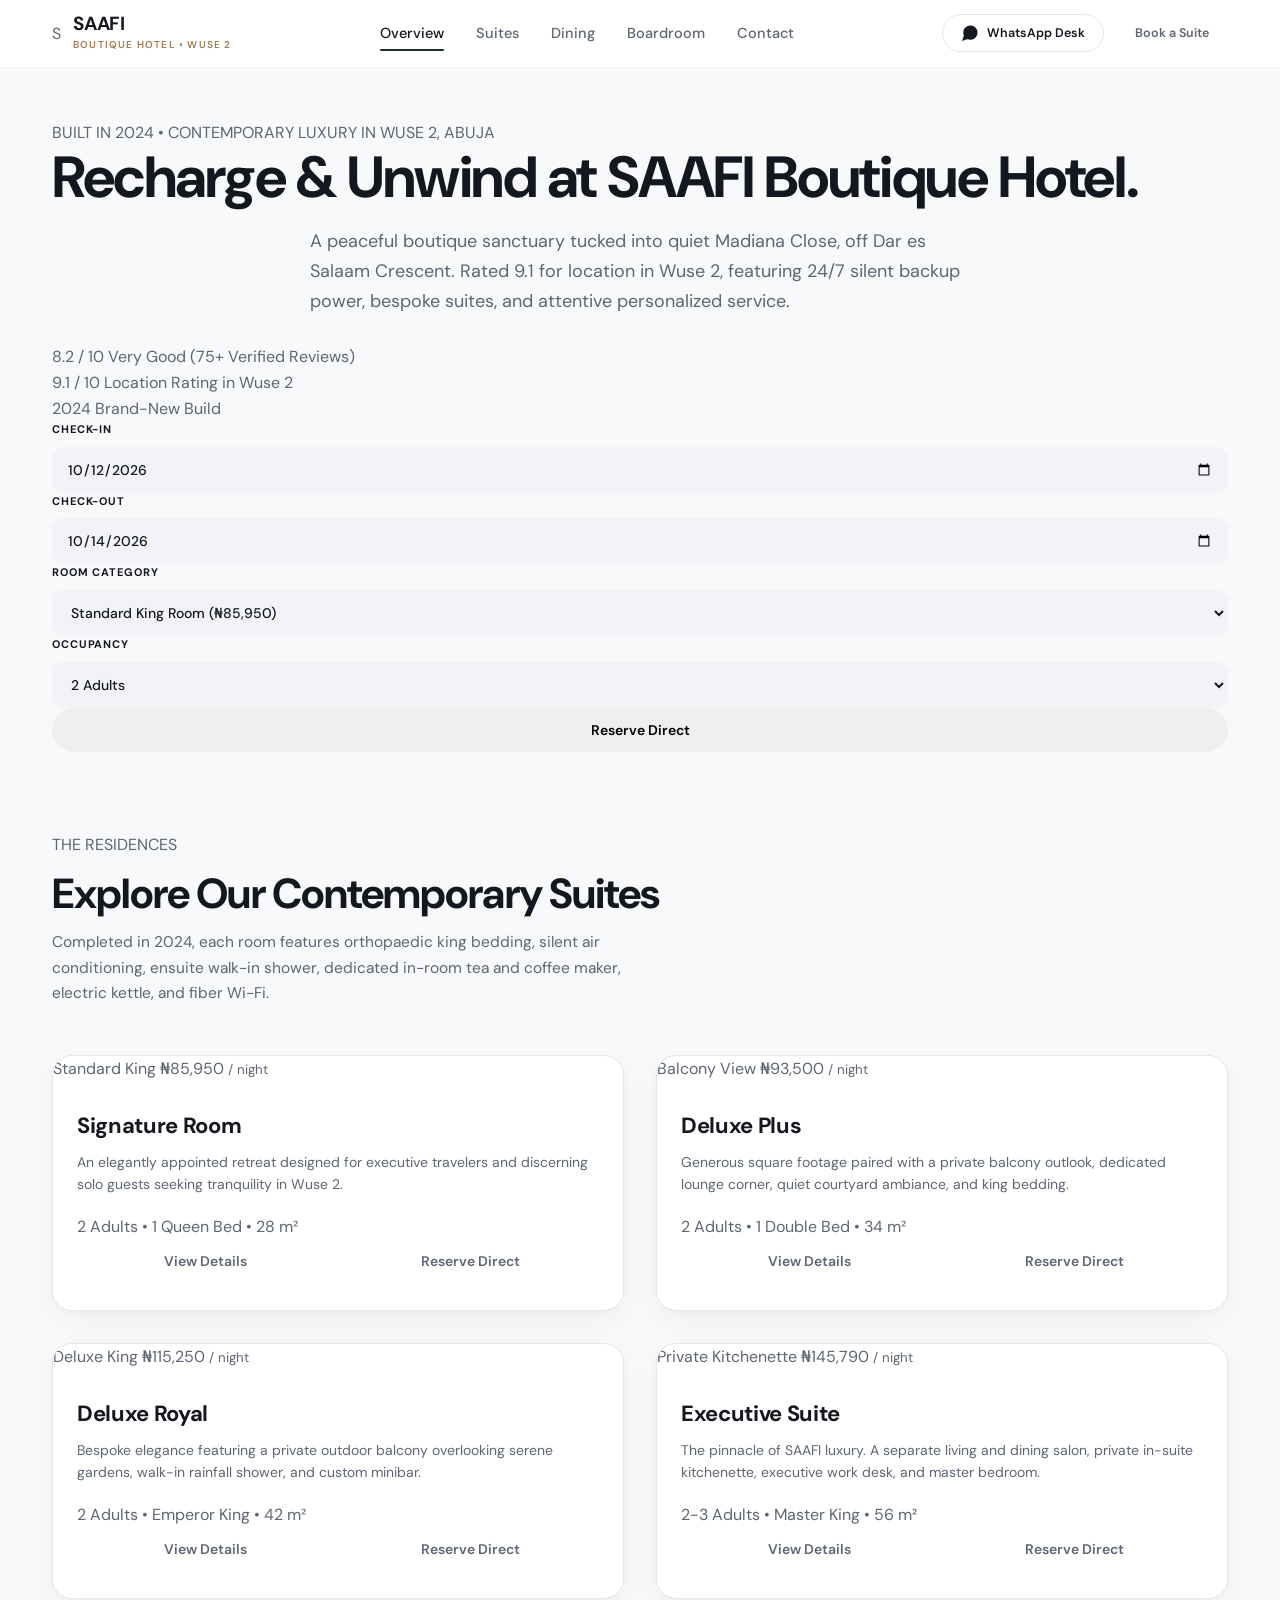
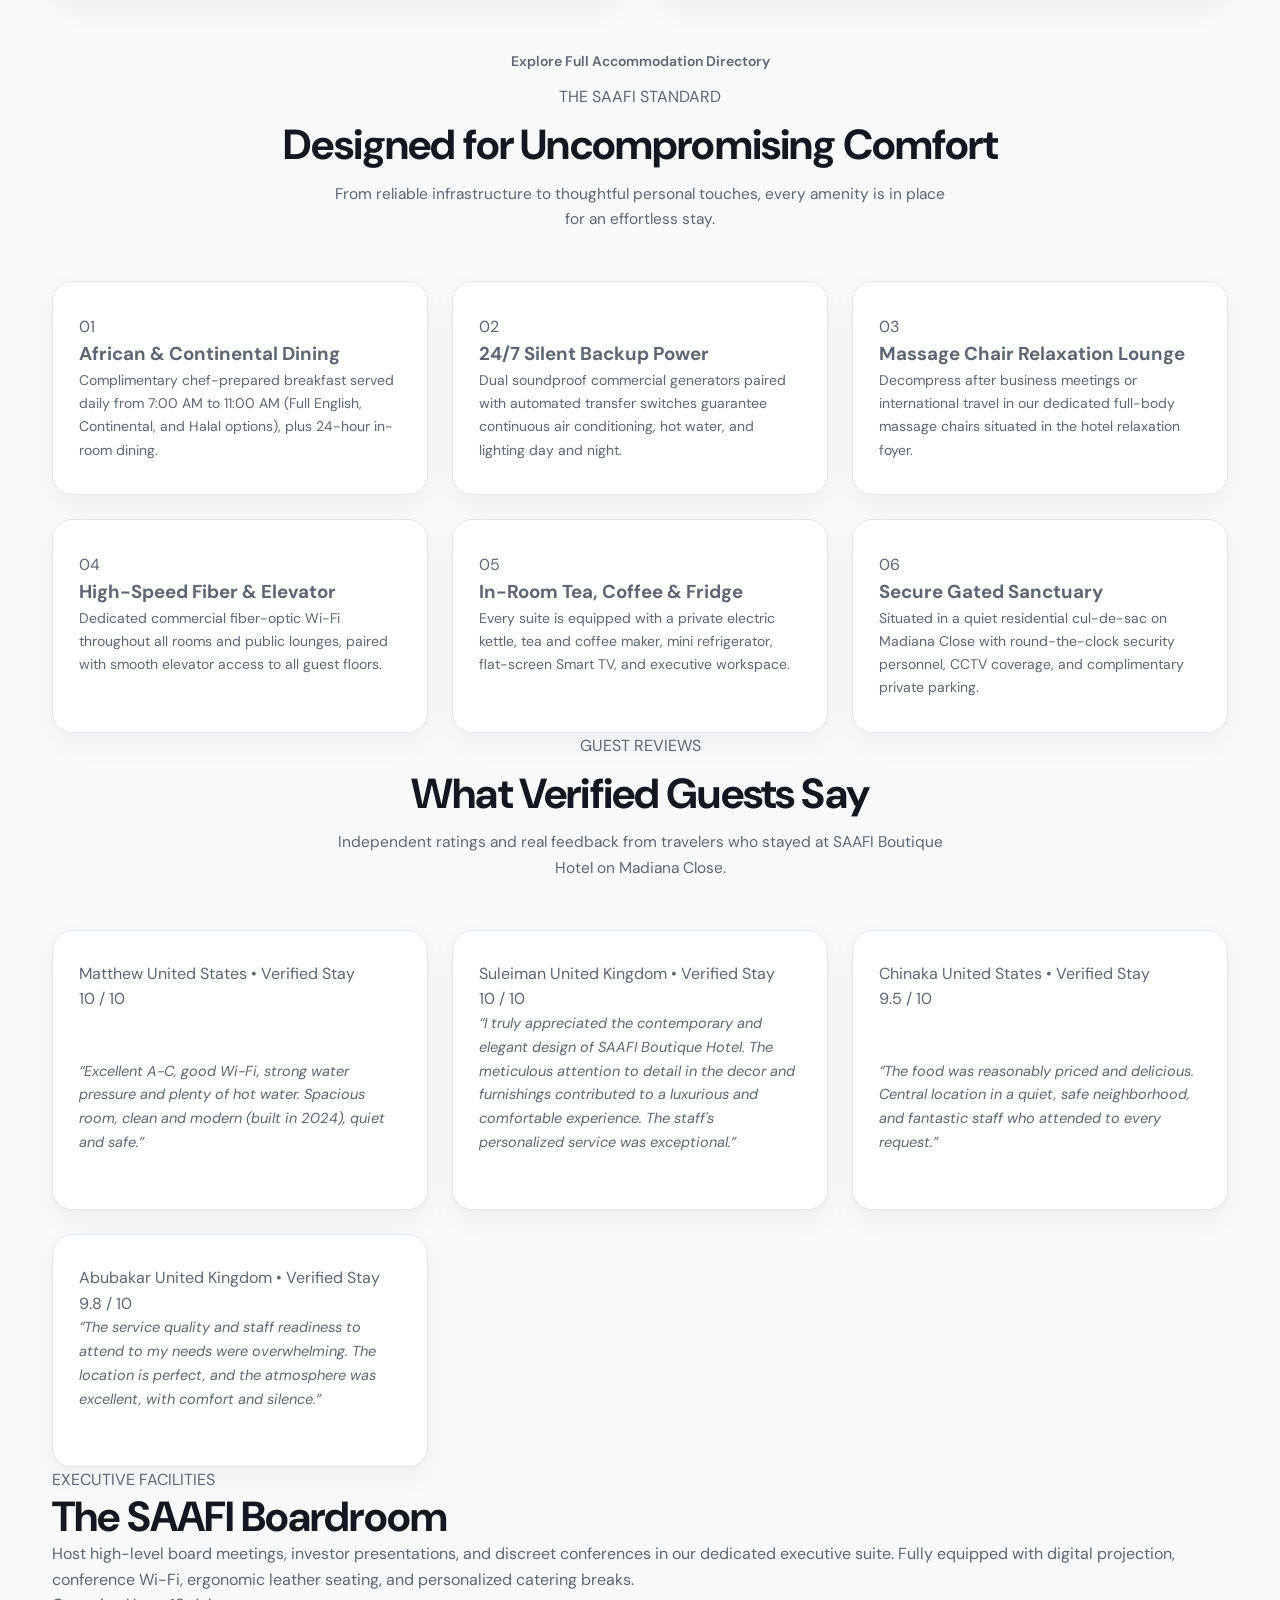
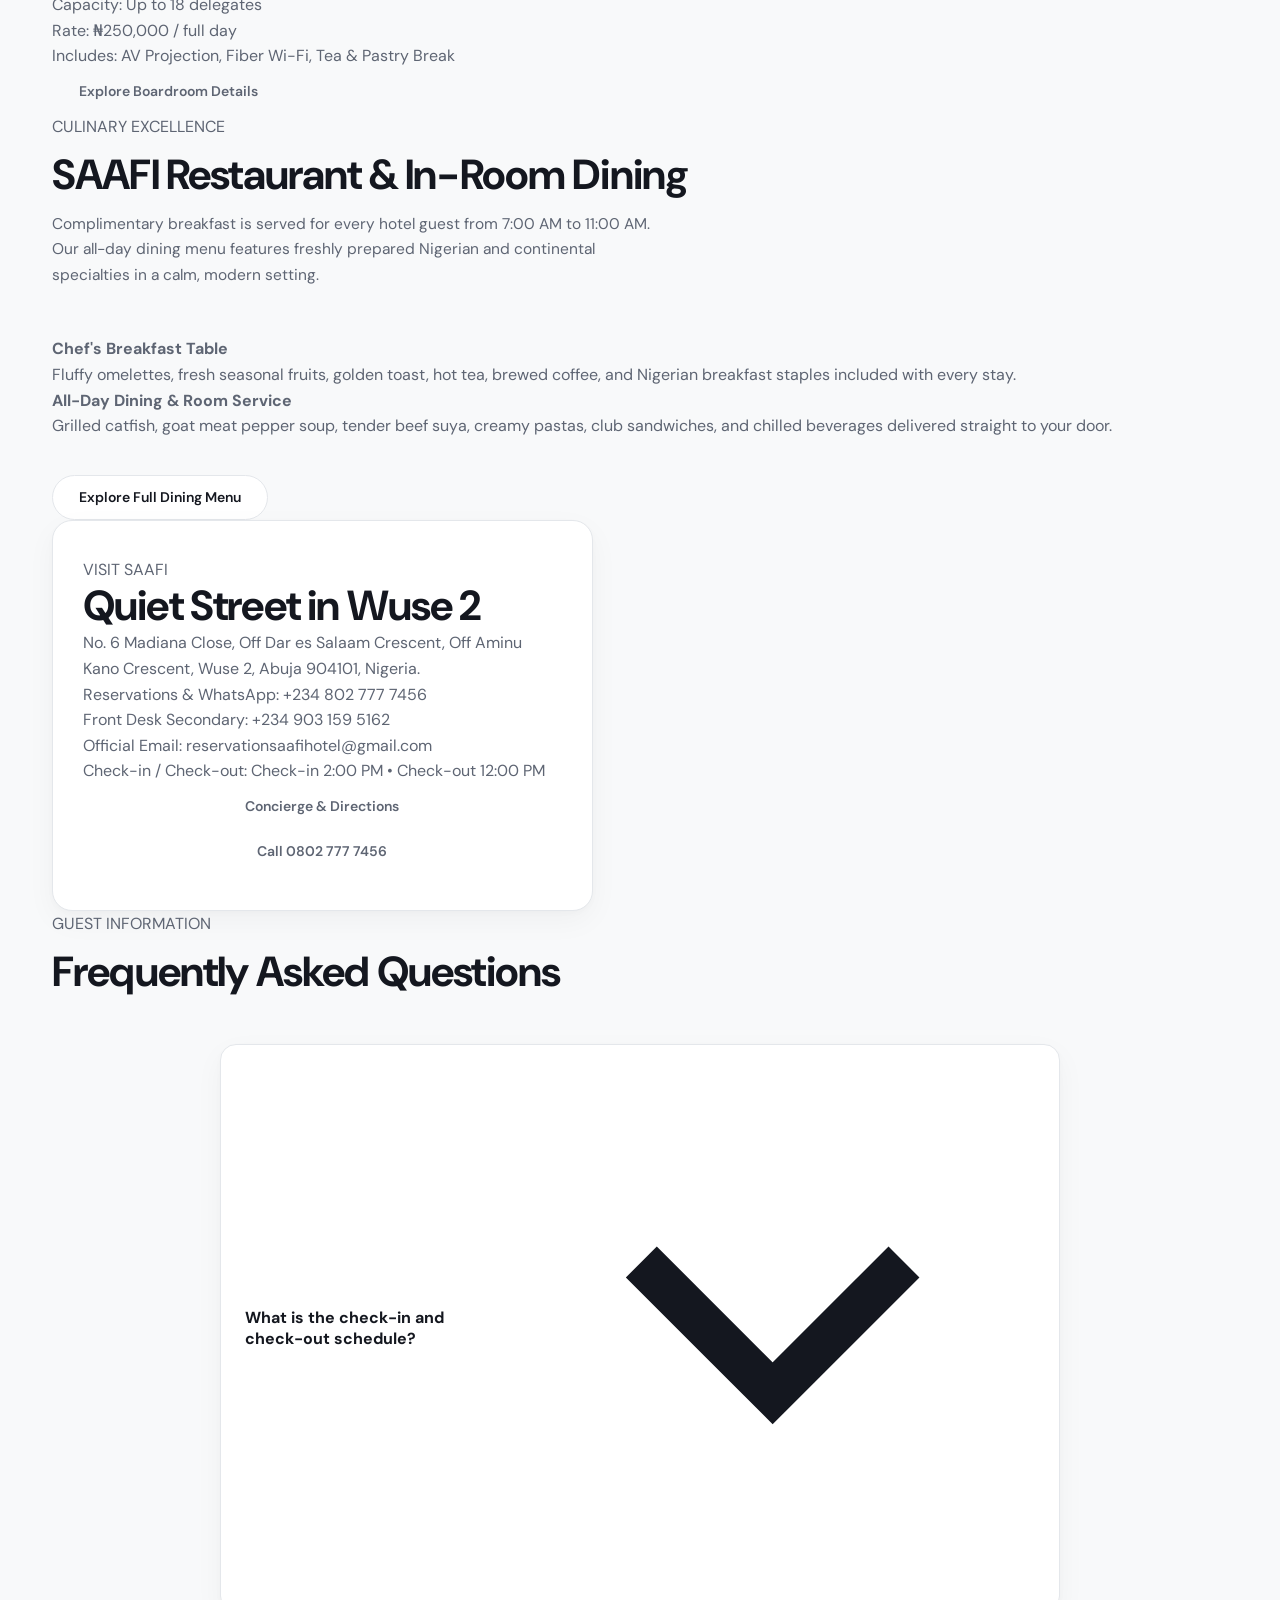
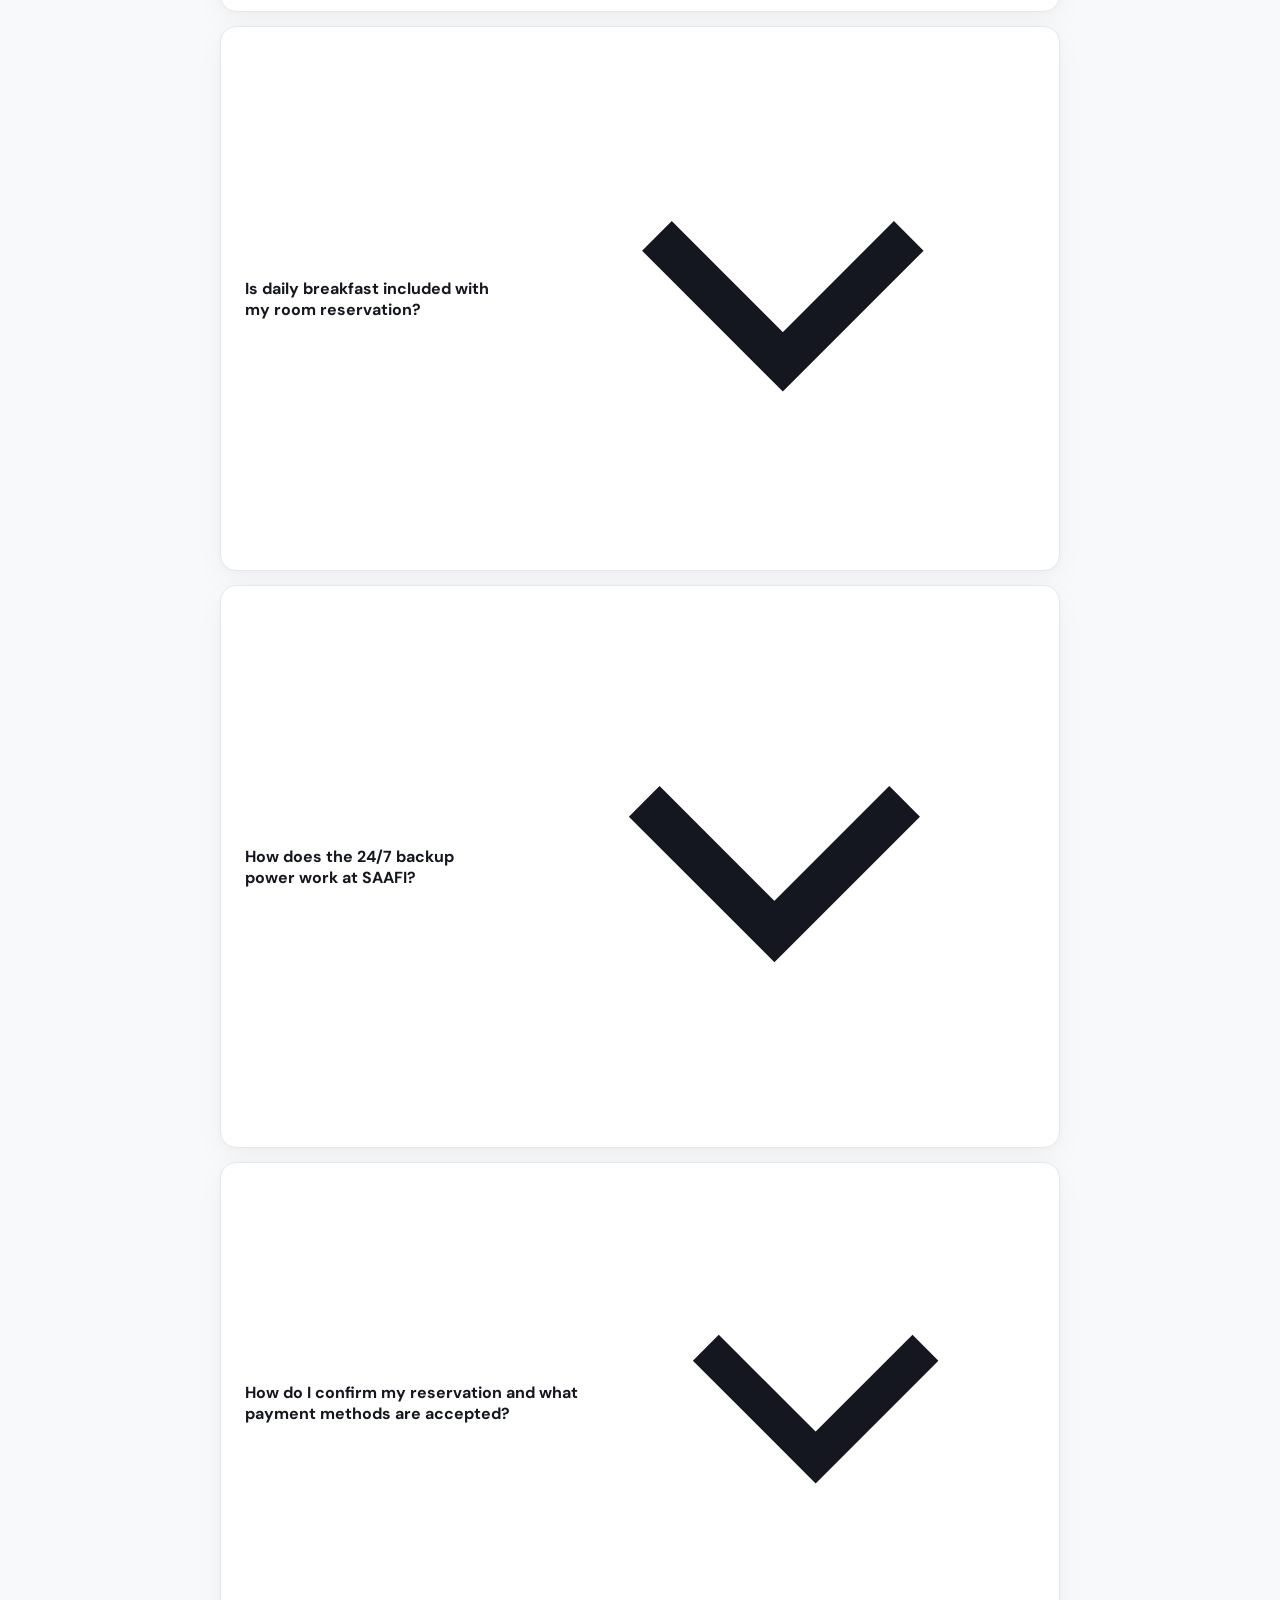
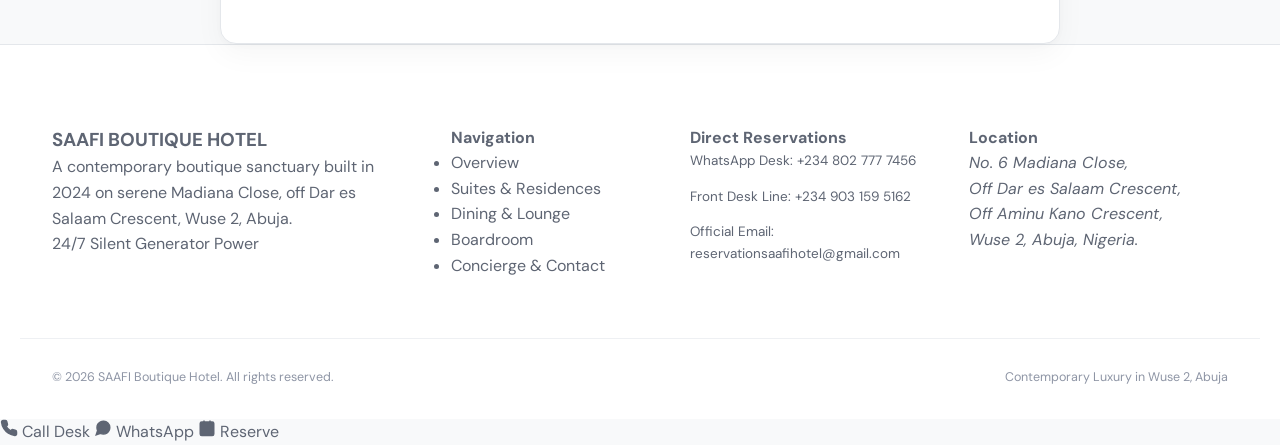
==== commit 97b93e4e: "Update index.html with Rental X design system and authentic Booking.com data" ====
--- a/index.html
+++ b/index.html
@@ -3,15 +3,15 @@
 <head>
   <meta charset="UTF-8">
   <meta name="viewport" content="width=device-width, initial-scale=1.0, viewport-fit=cover">
-  <title>SAAFI Boutique Hotel | Quiet Luxury in Wuse 2, Abuja</title>
-  <meta name="description" content="An intimate 22-suite luxury retreat tucked away on Madiana Close, off Dar es Salaam Crescent, Wuse 2, Abuja. High-speed fiber, silent generator power 24/7, complimentary breakfast.">
+  <title>SAAFI Boutique Hotel | Contemporary Luxury in Wuse 2, Abuja</title>
+  <meta name="description" content="SAAFI Boutique Hotel is a contemporary luxury residence built in 2024 on Madiana Close, Wuse 2, Abuja. Rated 9.1 for location with 24/7 silent generator power, high-speed fiber Wi-Fi, and complimentary breakfast.">
   <link rel="preconnect" href="https://fonts.googleapis.com">
   <link rel="preconnect" href="https://fonts.gstatic.com" crossorigin>
-  <link href="https://fonts.googleapis.com/css2?family=Cormorant+Garamond:ital,wght@0,400;0,500;0,600;1,400&family=Plus+Jakarta+Sans:wght@300;400;500;600;700&display=swap" rel="stylesheet">
+  <link href="https://fonts.googleapis.com/css2?family=DM+Sans:ital,opsz,wght@0,9..40,100..1000;1,9..40,100..1000&display=swap" rel="stylesheet">
   <link rel="stylesheet" href="styles.css">
 </head>
 <body class="page-home">
-  <!-- Notch-Safe Fixed Header -->
+  <!-- Notch-Safe Header -->
   <header class="site-header">
     <div class="container header-inner">
       <a href="index.html" class="brand-logo">
@@ -42,7 +42,7 @@
     </div>
   </header>
 
-  <!-- Mobile Navigation Drawer -->
+  <!-- Mobile Drawer -->
   <div class="mobile-drawer" id="mobileDrawer">
     <div class="container drawer-inner">
       <div class="drawer-header">
@@ -50,10 +50,10 @@
       </div>
       <nav class="drawer-links">
         <a href="index.html" class="drawer-link"><span class="drawer-index">01</span><span class="drawer-label">Overview</span></a>
-        <a href="rooms.html" class="drawer-link"><span class="drawer-index">02</span><span class="drawer-label">Suites & Residences</span></a>
-        <a href="dining.html" class="drawer-link"><span class="drawer-index">03</span><span class="drawer-label">Restaurant & Dining</span></a>
-        <a href="meetings.html" class="drawer-link"><span class="drawer-index">04</span><span class="drawer-label">Meeting Boardroom</span></a>
-        <a href="contact.html" class="drawer-link"><span class="drawer-index">05</span><span class="drawer-label">Location & Contact</span></a>
+        <a href="rooms.html" class="drawer-link"><span class="drawer-index">02</span><span class="drawer-label">Suites &amp; Residences</span></a>
+        <a href="dining.html" class="drawer-link"><span class="drawer-index">03</span><span class="drawer-label">Restaurant &amp; Dining</span></a>
+        <a href="meetings.html" class="drawer-link"><span class="drawer-index">04</span><span class="drawer-label">Executive Boardroom</span></a>
+        <a href="contact.html" class="drawer-link"><span class="drawer-index">05</span><span class="drawer-label">Location &amp; Contact</span></a>
       </nav>
       <div class="drawer-footer">
         <p class="drawer-address">No. 6 Madiana Close, Off Dar es Salaam Crescent, Wuse 2, Abuja</p>
@@ -68,14 +68,32 @@
   <main>
     <!-- Flagship Hero Section -->
     <section class="hero-section" id="hero">
-      <div class="hero-bg" style="background-image: linear-gradient(180deg, rgba(13, 14, 17, 0.45) 0%, rgba(13, 14, 17, 0.96) 100%), url('https://images.unsplash.com/photo-1542314831-068cd1dbfeeb?auto=format&fit=crop&w=2000&q=85');"></div>
+      <div class="hero-bg" style="background-image: linear-gradient(180deg, rgba(20, 23, 31, 0.45) 0%, rgba(20, 23, 31, 0.94) 100%), url('https://images.unsplash.com/photo-1542314831-068cd1dbfeeb?auto=format&fit=crop&w=2000&q=85');"></div>
       <div class="container hero-content">
         <div class="hero-tagline" data-spring>
           <span class="tag-line-dot"></span>
-          <span>AN INTIMATE 22-ROOM RETREAT IN WUSE 2, ABUJA</span>
-        </div>
-        <h1 class="hero-title" data-spring>Quiet Luxury,<br>Crafted For The Discerning.</h1>
-        <p class="hero-sub" data-spring>Tucked into peaceful Madiana Close, off Dar es Salaam Crescent. Experience serene hospitality, bespoke suites, and 24/7 uncompromised comfort in the diplomatic heart of Abuja.</p>
+          <span>BUILT IN 2024 &bull; CONTEMPORARY LUXURY IN WUSE 2, ABUJA</span>
+        </div>
+        <h1 class="hero-title" data-spring>Recharge &amp; Unwind at SAAFI Boutique Hotel.</h1>
+        <p class="hero-sub" data-spring>A peaceful boutique sanctuary tucked into quiet Madiana Close, off Dar es Salaam Crescent. Rated 9.1 for location in Wuse 2, featuring 24/7 silent backup power, bespoke suites, and attentive personalized service.</p>
+
+        <!-- Social Proof Stats Pill -->
+        <div class="trust-stats-pill" data-spring>
+          <div class="stat-bubble">
+            <span class="stat-score">8.2 / 10</span>
+            <span class="stat-context">Very Good (75+ Verified Reviews)</span>
+          </div>
+          <div class="stat-divider"></div>
+          <div class="stat-bubble">
+            <span class="stat-score">9.1 / 10</span>
+            <span class="stat-context">Location Rating in Wuse 2</span>
+          </div>
+          <div class="stat-divider"></div>
+          <div class="stat-bubble">
+            <span class="stat-score">2024</span>
+            <span class="stat-context">Brand-New Build</span>
+          </div>
+        </div>
 
         <!-- Integrated Booking Bar -->
         <div class="booking-card" id="booking" data-spring>
@@ -89,21 +107,21 @@
               <input type="date" id="checkOutInput" value="2026-10-14">
             </div>
             <div class="booking-field">
-              <label for="suiteSelect">ROOM TYPE</label>
+              <label for="suiteSelect">ROOM CATEGORY</label>
               <select id="suiteSelect">
-                <option value="signature-room">Signature Room (₦85,950)</option>
-                <option value="deluxe-plus">Deluxe Plus (₦93,500)</option>
-                <option value="deluxe-royal">Deluxe Royal (₦115,250)</option>
-                <option value="executive-suite">Executive Suite (₦145,790)</option>
-                <option value="meeting">Boardroom (₦250,000/day)</option>
+                <option value="signature-room">Standard King Room (&#8358;85,950)</option>
+                <option value="deluxe-plus">Deluxe Double with Balcony (&#8358;93,500)</option>
+                <option value="deluxe-royal">Deluxe King Room (&#8358;115,250)</option>
+                <option value="executive-suite">Executive Suite with Kitchenette (&#8358;145,790)</option>
+                <option value="meeting">Executive Boardroom (&#8358;250,000/day)</option>
               </select>
             </div>
             <div class="booking-field">
-              <label for="guestsCount">GUESTS</label>
+              <label for="guestsCount">OCCUPANCY</label>
               <select id="guestsCount">
-                <option value="1">1 Guest</option>
-                <option value="2" selected>2 Guests</option>
-                <option value="3">3 Guests</option>
+                <option value="1">1 Adult</option>
+                <option value="2" selected>2 Adults</option>
+                <option value="3">3 Adults</option>
               </select>
             </div>
             <div class="booking-submit">
@@ -119,29 +137,29 @@
       <div class="container">
         <div class="section-header" data-spring>
           <span class="section-subtitle">THE RESIDENCES</span>
-          <h2 class="section-title">22 Refined Boutique Suites</h2>
-          <p class="section-desc">Each space is tailored with plush orthopedic bedding, warm ambient lighting, marble bathrooms, and dedicated fiber-optic connectivity.</p>
+          <h2 class="section-title">Explore Our Contemporary Suites</h2>
+          <p class="section-desc">Completed in 2024, each room features orthopaedic king bedding, silent air conditioning, ensuite walk-in shower, dedicated in-room tea and coffee maker, electric kettle, and fiber Wi-Fi.</p>
         </div>
 
         <div class="suites-grid">
           <!-- Suite 1 -->
           <div class="suite-card" data-spring>
             <div class="suite-card-image" style="background-image: url('https://images.unsplash.com/photo-1590490360182-c33d57733427?auto=format&fit=crop&w=1600&q=85');">
-              <span class="suite-category-badge">Essential Luxury</span>
-              <span class="suite-rate-badge">₦85,950 <small>/ night</small></span>
+              <span class="suite-category-badge">Standard King</span>
+              <span class="suite-rate-badge">&#8358;85,950 <small>/ night</small></span>
             </div>
             <div class="suite-card-body">
               <h3 class="suite-card-title">Signature Room</h3>
-              <p class="suite-card-desc">An elegantly appointed retreat designed for executive travelers and discerning solo guests in Wuse 2.</p>
+              <p class="suite-card-desc">An elegantly appointed retreat designed for executive travelers and discerning solo guests seeking tranquility in Wuse 2.</p>
               <div class="suite-spec-strip">
                 <span>2 Adults</span>
                 <span class="bullet">&bull;</span>
                 <span>1 Queen Bed</span>
                 <span class="bullet">&bull;</span>
-                <span>28 m² / 301 sq ft</span>
+                <span>28 m&sup2;</span>
               </div>
               <div class="suite-card-actions">
-                <a href="rooms/signature-room.html" class="btn btn-outline-dark btn-full">View Suite Specs</a>
+                <a href="rooms/signature-room.html" class="btn btn-outline-dark btn-full">View Details</a>
                 <a href="https://wa.me/2348027777456?text=Hello%20SAAFI%20Boutique%20Hotel%2C%20I%20would%20like%20to%20reserve%20the%20Signature%20Room%20at%20%E2%82%A685%2C950%20per%20night." target="_blank" rel="noopener noreferrer" class="btn btn-brass btn-full">Reserve Direct</a>
               </div>
             </div>
@@ -150,21 +168,21 @@
           <!-- Suite 2 -->
           <div class="suite-card" data-spring style="transition-delay: 0.1s;">
             <div class="suite-card-image" style="background-image: url('https://images.unsplash.com/photo-1582719478250-c89cae4dc85b?auto=format&fit=crop&w=1600&q=85');">
-              <span class="suite-category-badge">Spacious Comfort</span>
-              <span class="suite-rate-badge">₦93,500 <small>/ night</small></span>
+              <span class="suite-category-badge">Balcony View</span>
+              <span class="suite-rate-badge">&#8358;93,500 <small>/ night</small></span>
             </div>
             <div class="suite-card-body">
               <h3 class="suite-card-title">Deluxe Plus</h3>
-              <p class="suite-card-desc">Generous square footage paired with a dedicated lounge corner, quiet courtyard outlook, and king bedding.</p>
+              <p class="suite-card-desc">Generous square footage paired with a private balcony outlook, dedicated lounge corner, quiet courtyard ambiance, and king bedding.</p>
               <div class="suite-spec-strip">
                 <span>2 Adults</span>
                 <span class="bullet">&bull;</span>
-                <span>1 King Bed</span>
-                <span class="bullet">&bull;</span>
-                <span>34 m² / 366 sq ft</span>
+                <span>1 Double Bed</span>
+                <span class="bullet">&bull;</span>
+                <span>34 m&sup2;</span>
               </div>
               <div class="suite-card-actions">
-                <a href="rooms/deluxe-plus.html" class="btn btn-outline-dark btn-full">View Suite Specs</a>
+                <a href="rooms/deluxe-plus.html" class="btn btn-outline-dark btn-full">View Details</a>
                 <a href="https://wa.me/2348027777456?text=Hello%20SAAFI%20Boutique%20Hotel%2C%20I%20would%20like%20to%20reserve%20the%20Deluxe%20Plus%20at%20%E2%82%A693%2C500%20per%20night." target="_blank" rel="noopener noreferrer" class="btn btn-brass btn-full">Reserve Direct</a>
               </div>
             </div>
@@ -173,21 +191,21 @@
           <!-- Suite 3 -->
           <div class="suite-card" data-spring style="transition-delay: 0.15s;">
             <div class="suite-card-image" style="background-image: url('https://images.unsplash.com/photo-1618773928121-c32242e63f39?auto=format&fit=crop&w=1600&q=85');">
-              <span class="suite-category-badge">Balcony Sanctuary</span>
-              <span class="suite-rate-badge">₦115,250 <small>/ night</small></span>
+              <span class="suite-category-badge">Deluxe King</span>
+              <span class="suite-rate-badge">&#8358;115,250 <small>/ night</small></span>
             </div>
             <div class="suite-card-body">
               <h3 class="suite-card-title">Deluxe Royal</h3>
-              <p class="suite-card-desc">Bespoke elegance featuring a private outdoor balcony overlooking Wuse 2, walk-in rainfall shower, and custom minibar.</p>
+              <p class="suite-card-desc">Bespoke elegance featuring a private outdoor balcony overlooking serene gardens, walk-in rainfall shower, and custom minibar.</p>
               <div class="suite-spec-strip">
                 <span>2 Adults</span>
                 <span class="bullet">&bull;</span>
                 <span>Emperor King</span>
                 <span class="bullet">&bull;</span>
-                <span>42 m² / 452 sq ft</span>
+                <span>42 m&sup2;</span>
               </div>
               <div class="suite-card-actions">
-                <a href="rooms/deluxe-royal.html" class="btn btn-outline-dark btn-full">View Suite Specs</a>
+                <a href="rooms/deluxe-royal.html" class="btn btn-outline-dark btn-full">View Details</a>
                 <a href="https://wa.me/2348027777456?text=Hello%20SAAFI%20Boutique%20Hotel%2C%20I%20would%20like%20to%20reserve%20the%20Deluxe%20Royal%20at%20%E2%82%A6115%2C250%20per%20night." target="_blank" rel="noopener noreferrer" class="btn btn-brass btn-full">Reserve Direct</a>
               </div>
             </div>
@@ -196,21 +214,21 @@
           <!-- Suite 4 -->
           <div class="suite-card" data-spring style="transition-delay: 0.2s;">
             <div class="suite-card-image" style="background-image: url('https://images.unsplash.com/photo-1631049307264-da0ec9d70304?auto=format&fit=crop&w=1600&q=85');">
-              <span class="suite-category-badge">Master Residence</span>
-              <span class="suite-rate-badge">₦145,790 <small>/ night</small></span>
+              <span class="suite-category-badge">Private Kitchenette</span>
+              <span class="suite-rate-badge">&#8358;145,790 <small>/ night</small></span>
             </div>
             <div class="suite-card-body">
               <h3 class="suite-card-title">Executive Suite</h3>
-              <p class="suite-card-desc">The pinnacle of SAAFI luxury. A separate living and dining salon, executive desk, and master bedroom suite.</p>
+              <p class="suite-card-desc">The pinnacle of SAAFI luxury. A separate living and dining salon, private in-suite kitchenette, executive work desk, and master bedroom.</p>
               <div class="suite-spec-strip">
-                <span>2-3 Guests</span>
-                <span class="bullet">&bull;</span>
-                <span>Master King Bed</span>
-                <span class="bullet">&bull;</span>
-                <span>56 m² / 602 sq ft</span>
+                <span>2-3 Adults</span>
+                <span class="bullet">&bull;</span>
+                <span>Master King</span>
+                <span class="bullet">&bull;</span>
+                <span>56 m&sup2;</span>
               </div>
               <div class="suite-card-actions">
-                <a href="rooms/executive-suite.html" class="btn btn-outline-dark btn-full">View Suite Specs</a>
+                <a href="rooms/executive-suite.html" class="btn btn-outline-dark btn-full">View Details</a>
                 <a href="https://wa.me/2348027777456?text=Hello%20SAAFI%20Boutique%20Hotel%2C%20I%20would%20like%20to%20reserve%20the%20Executive%20Suite%20at%20%E2%82%A6145%2C790%20per%20night." target="_blank" rel="noopener noreferrer" class="btn btn-brass btn-full">Reserve Direct</a>
               </div>
             </div>
@@ -218,39 +236,107 @@
         </div>
 
         <div style="margin-top: 40px; text-align: center;" data-spring>
-          <a href="rooms.html" class="btn btn-outline-dark">Explore All 22 Suites</a>
-        </div>
-      </div>
-    </section>
-
-    <!-- Amenities 01 - 04 Section -->
+          <a href="rooms.html" class="btn btn-outline-dark">Explore Full Accommodation Directory</a>
+        </div>
+      </div>
+    </section>
+
+    <!-- Amenities 01 - 06 Section -->
     <section class="section-noir" id="amenities">
       <div class="container">
         <div class="section-header text-center" data-spring>
           <span class="section-subtitle">THE SAAFI STANDARD</span>
-          <h2 class="section-title">Everything You Need In Wuse 2</h2>
+          <h2 class="section-title">Designed for Uncompromising Comfort</h2>
+          <p class="section-desc">From reliable infrastructure to thoughtful personal touches, every amenity is in place for an effortless stay.</p>
         </div>
 
         <div class="amenities-grid">
           <div class="amenity-card" data-spring>
             <span class="amenity-num">01</span>
-            <h3 class="amenity-name">African & Continental Dining</h3>
-            <p class="amenity-text">Our private restaurant and room service menu serves fresh chef-prepared dishes daily, from traditional local soups to grilled cuts.</p>
+            <h3 class="amenity-name">African &amp; Continental Dining</h3>
+            <p class="amenity-text">Complimentary chef-prepared breakfast served daily from 7:00 AM to 11:00 AM (Full English, Continental, and Halal options), plus 24-hour in-room dining.</p>
           </div>
           <div class="amenity-card" data-spring style="transition-delay: 0.1s;">
             <span class="amenity-num">02</span>
             <h3 class="amenity-name">24/7 Silent Backup Power</h3>
-            <p class="amenity-text">Uninterrupted dual generator power backed with sound insulation ensures uninterrupted air conditioning, lighting, and productivity.</p>
-          </div>
-          <div class="amenity-card" data-spring style="transition-delay: 0.2s;">
+            <p class="amenity-text">Dual soundproof commercial generators paired with automated transfer switches guarantee continuous air conditioning, hot water, and lighting day and night.</p>
+          </div>
+          <div class="amenity-card" data-spring style="transition-delay: 0.15s;">
             <span class="amenity-num">03</span>
             <h3 class="amenity-name">Massage Chair Relaxation Lounge</h3>
-            <p class="amenity-text">Decompress after business meetings or travel in our dedicated full-body luxury massage chairs in the hotel relaxation foyer.</p>
+            <p class="amenity-text">Decompress after business meetings or international travel in our dedicated full-body massage chairs situated in the hotel relaxation foyer.</p>
+          </div>
+          <div class="amenity-card" data-spring style="transition-delay: 0.2s;">
+            <span class="amenity-num">04</span>
+            <h3 class="amenity-name">High-Speed Fiber &amp; Elevator</h3>
+            <p class="amenity-text">Dedicated commercial fiber-optic Wi-Fi throughout all rooms and public lounges, paired with smooth elevator access to all guest floors.</p>
+          </div>
+          <div class="amenity-card" data-spring style="transition-delay: 0.25s;">
+            <span class="amenity-num">05</span>
+            <h3 class="amenity-name">In-Room Tea, Coffee &amp; Fridge</h3>
+            <p class="amenity-text">Every suite is equipped with a private electric kettle, tea and coffee maker, mini refrigerator, flat-screen Smart TV, and executive workspace.</p>
           </div>
           <div class="amenity-card" data-spring style="transition-delay: 0.3s;">
-            <span class="amenity-num">04</span>
-            <h3 class="amenity-name">Secure Madiana Close Location</h3>
-            <p class="amenity-text">A private gated close off Dar es Salaam Crescent with on-site private security, CCTV surveillance, and dedicated guest parking.</p>
+            <span class="amenity-num">06</span>
+            <h3 class="amenity-name">Secure Gated Sanctuary</h3>
+            <p class="amenity-text">Situated in a quiet residential cul-de-sac on Madiana Close with round-the-clock security personnel, CCTV coverage, and complimentary private parking.</p>
+          </div>
+        </div>
+      </div>
+    </section>
+
+    <!-- Verified Guest Reviews (Booking.com) -->
+    <section class="section-stone" id="reviews">
+      <div class="container">
+        <div class="section-header text-center" data-spring>
+          <span class="section-subtitle">GUEST REVIEWS</span>
+          <h2 class="section-title">What Verified Guests Say</h2>
+          <p class="section-desc">Independent ratings and real feedback from travelers who stayed at SAAFI Boutique Hotel on Madiana Close.</p>
+        </div>
+
+        <div class="reviews-grid">
+          <div class="review-card" data-spring>
+            <div class="review-header">
+              <div class="reviewer-meta">
+                <span class="reviewer-name">Matthew</span>
+                <span class="reviewer-country">United States &bull; Verified Stay</span>
+              </div>
+              <span class="review-badge">10 / 10</span>
+            </div>
+            <p class="review-quote">&ldquo;Excellent A-C, good Wi-Fi, strong water pressure and plenty of hot water. Spacious room, clean and modern (built in 2024), quiet and safe.&rdquo;</p>
+          </div>
+
+          <div class="review-card" data-spring style="transition-delay: 0.1s;">
+            <div class="review-header">
+              <div class="reviewer-meta">
+                <span class="reviewer-name">Suleiman</span>
+                <span class="reviewer-country">United Kingdom &bull; Verified Stay</span>
+              </div>
+              <span class="review-badge">10 / 10</span>
+            </div>
+            <p class="review-quote">&ldquo;I truly appreciated the contemporary and elegant design of SAAFI Boutique Hotel. The meticulous attention to detail in the decor and furnishings contributed to a luxurious and comfortable experience. The staff's personalized service was exceptional.&rdquo;</p>
+          </div>
+
+          <div class="review-card" data-spring style="transition-delay: 0.15s;">
+            <div class="review-header">
+              <div class="reviewer-meta">
+                <span class="reviewer-name">Chinaka</span>
+                <span class="reviewer-country">United States &bull; Verified Stay</span>
+              </div>
+              <span class="review-badge">9.5 / 10</span>
+            </div>
+            <p class="review-quote">&ldquo;The food was reasonably priced and delicious. Central location in a quiet, safe neighborhood, and fantastic staff who attended to every request.&rdquo;</p>
+          </div>
+
+          <div class="review-card" data-spring style="transition-delay: 0.2s;">
+            <div class="review-header">
+              <div class="reviewer-meta">
+                <span class="reviewer-name">Abubakar</span>
+                <span class="reviewer-country">United Kingdom &bull; Verified Stay</span>
+              </div>
+              <span class="review-badge">9.8 / 10</span>
+            </div>
+            <p class="review-quote">&ldquo;The service quality and staff readiness to attend to my needs were overwhelming. The location is perfect, and the atmosphere was excellent, with comfort and silence.&rdquo;</p>
           </div>
         </div>
       </div>
@@ -263,11 +349,11 @@
           <div class="meeting-text-col">
             <span class="section-subtitle">EXECUTIVE FACILITIES</span>
             <h2 class="section-title">The SAAFI Boardroom</h2>
-            <p class="meeting-desc">Host high-level board meetings, private investor presentations, and discreet conferences in our dedicated executive suite. Fully equipped with high-lumen digital projection, conference Wi-Fi, and personalized coffee service.</p>
+            <p class="meeting-desc">Host high-level board meetings, investor presentations, and discreet conferences in our dedicated executive suite. Fully equipped with digital projection, conference Wi-Fi, ergonomic leather seating, and personalized catering breaks.</p>
             <div class="meeting-features">
               <div class="feat-item"><span>Capacity:</span> Up to 18 delegates</div>
-              <div class="feat-item"><span>Rate:</span> ₦250,000 / full day</div>
-              <div class="feat-item"><span>Includes:</span> AV Projection, High-Speed Wi-Fi, Tea & Pastry Break</div>
+              <div class="feat-item"><span>Rate:</span> &#8358;250,000 / full day</div>
+              <div class="feat-item"><span>Includes:</span> AV Projection, Fiber Wi-Fi, Tea &amp; Pastry Break</div>
             </div>
             <div>
               <a href="meetings.html" class="btn btn-brass">Explore Boardroom Details</a>
@@ -283,8 +369,8 @@
       <div class="container">
         <div class="section-header" data-spring>
           <span class="section-subtitle">CULINARY EXCELLENCE</span>
-          <h2 class="section-title">SAAFI Restaurant & In-Room Dining</h2>
-          <p class="section-desc">Complimentary breakfast is served for every hotel guest from 7:00 AM to 11:00 AM. In addition, our all-day dining menu features freshly prepared Nigerian and continental specialties.</p>
+          <h2 class="section-title">SAAFI Restaurant &amp; In-Room Dining</h2>
+          <p class="section-desc">Complimentary breakfast is served for every hotel guest from 7:00 AM to 11:00 AM. Our all-day dining menu features freshly prepared Nigerian and continental specialties in a calm, modern setting.</p>
         </div>
 
         <div class="dining-cards-grid">
@@ -298,8 +384,8 @@
           <div class="dining-card" data-spring style="transition-delay: 0.15s;">
             <div class="dining-card-img" style="background-image: url('https://images.unsplash.com/photo-1544025162-d76694265947?auto=format&fit=crop&w=800&q=80');"></div>
             <div class="dining-card-info">
-              <h4>All-Day Dining & Room Service</h4>
-              <p>Grilled catfish, goat meat pepper soup, tender beef suya, creamy pastas, club sandwiches, and chilled refreshing beverages delivered straight to your door.</p>
+              <h4>All-Day Dining &amp; Room Service</h4>
+              <p>Grilled catfish, goat meat pepper soup, tender beef suya, creamy pastas, club sandwiches, and chilled beverages delivered straight to your door.</p>
             </div>
           </div>
         </div>
@@ -320,7 +406,7 @@
             <p class="contact-desc">No. 6 Madiana Close, Off Dar es Salaam Crescent, Off Aminu Kano Crescent, Wuse 2, Abuja 904101, Nigeria.</p>
             <div class="contact-lines">
               <div class="contact-row">
-                <span class="label">Reservations & WhatsApp:</span>
+                <span class="label">Reservations &amp; WhatsApp:</span>
                 <a href="tel:+2348027777456" class="val">+234 802 777 7456</a>
               </div>
               <div class="contact-row">
@@ -337,7 +423,7 @@
               </div>
             </div>
             <div class="contact-btn-row">
-              <a href="contact.html" class="btn btn-brass btn-full">Concierge & Directions</a>
+              <a href="contact.html" class="btn btn-brass btn-full">Concierge &amp; Directions</a>
               <a href="tel:+2348027777456" class="btn btn-outline-dark btn-full">Call 0802 777 7456</a>
             </div>
           </div>
@@ -364,7 +450,7 @@
               <svg class="faq-icon" viewBox="0 0 24 24" fill="none" stroke="currentColor" stroke-width="2"><polyline points="6 9 12 15 18 9"/></svg>
             </button>
             <div class="faq-answer">
-              <p>Standard check-in begins at 2:00 PM. Check-out is at 12:00 PM (noon). Early check-in or late check-out can be requested in advance and is subject to room availability on the day.</p>
+              <p>Standard check-in begins at 2:00 PM. Check-out is at 12:00 PM (noon). Early check-in or late check-out can be requested in advance and is subject to room availability.</p>
             </div>
           </div>
 
@@ -402,21 +488,22 @@
     </section>
   </main>
 
+  <!-- Site Footer -->
   <footer class="site-footer">
     <div class="container footer-grid">
       <div class="footer-col">
         <h3 class="footer-heading">SAAFI BOUTIQUE HOTEL</h3>
-        <p class="footer-desc">An intimate 22-suite luxury haven situated on serene Madiana Close, off Dar es Salaam Crescent, Wuse 2, Abuja.</p>
+        <p class="footer-desc">A contemporary boutique sanctuary built in 2024 on serene Madiana Close, off Dar es Salaam Crescent, Wuse 2, Abuja.</p>
         <span class="footer-badge"><span class="badge-dot"></span> 24/7 Silent Generator Power</span>
       </div>
       <div class="footer-col">
         <h4 class="col-title">Navigation</h4>
         <ul class="footer-nav">
           <li><a href="index.html">Overview</a></li>
-          <li><a href="rooms.html">Suites & Residences</a></li>
-          <li><a href="dining.html">Dining & Lounge</a></li>
+          <li><a href="rooms.html">Suites &amp; Residences</a></li>
+          <li><a href="dining.html">Dining &amp; Lounge</a></li>
           <li><a href="meetings.html">Boardroom</a></li>
-          <li><a href="contact.html">Concierge & Contact</a></li>
+          <li><a href="contact.html">Concierge &amp; Contact</a></li>
         </ul>
       </div>
       <div class="footer-col">
@@ -439,10 +526,11 @@
     </div>
     <div class="container footer-bottom">
       <p>&copy; 2026 SAAFI Boutique Hotel. All rights reserved.</p>
-      <p>Quiet Luxury in Wuse 2, Abuja</p>
+      <p>Contemporary Luxury in Wuse 2, Abuja</p>
     </div>
   </footer>
 
+  <!-- Mobile Floating Action Bar -->
   <div class="mobile-bar">
     <a href="tel:+2348027777456" class="mobile-bar-btn">
       <svg class="svg-icon" viewBox="0 0 24 24" fill="none" stroke="currentColor" stroke-width="2"><path d="M22 16.92v3a2 2 0 0 1-2.18 2 19.79 19.79 0 0 1-8.63-3.07 19.5 19.5 0 0 1-6-6 19.79 19.79 0 0 1-3.07-8.67A2 2 0 0 1 4.11 2h3a2 2 0 0 1 2 1.72 12.84 12.84 0 0 0 .7 2.81 2 2 0 0 1-.45 2.11L8.09 9.91a16 16 0 0 0 6 6l1.27-1.27a2 2 0 0 1 2.11-.45 12.84 12.84 0 0 0 2.81.7A2 2 0 0 1 22 16.92z"/></svg>
@@ -452,7 +540,7 @@
       <svg class="svg-icon" viewBox="0 0 24 24" fill="none" stroke="currentColor" stroke-width="2"><path d="M21 11.5a8.38 8.38 0 0 1-.9 3.8 8.5 8.5 0 0 1-7.6 4.7 8.38 8.38 0 0 1-3.8-.9L3 21l1.9-5.7a8.38 8.38 0 0 1-.9-3.8 8.5 8.5 0 0 1 4.7-7.6 8.38 8.38 0 0 1 3.8-.9h.5a8.48 8.48 0 0 1 8 8v.5z"/></svg>
       <span>WhatsApp</span>
     </a>
-    <a href="contact.html" class="mobile-bar-btn primary">
+    <a href="rooms.html" class="mobile-bar-btn primary">
       <svg class="svg-icon" viewBox="0 0 24 24" fill="none" stroke="currentColor" stroke-width="2"><rect x="3" y="4" width="18" height="18" rx="2" ry="2"/><line x1="16" y1="2" x2="16" y2="6"/><line x1="8" y1="2" x2="8" y2="6"/><line x1="3" y1="10" x2="21" y2="10"/></svg>
       <span>Reserve</span>
     </a>
--- a/styles.css
+++ b/styles.css
@@ -1,52 +1,83 @@
+/* ==========================================================================
+   SAAFI BOUTIQUE HOTEL - BRIX RENTAL X DESIGN SYSTEM
+   Modern, Light, Boutique Luxury System for Wuse 2, Abuja
+   ========================================================================== */
+
+@import url('https://fonts.googleapis.com/css2?family=DM+Sans:ital,opsz,wght@0,9..40,100..1000;1,9..40,100..1000&display=swap');
+
 :root {
-  --noir: #0D0E11;
-  --noir-surface: #121316;
-  --noir-card: #181A22;
-  --noir-elevated: #1F222C;
-  --stone: #F8F7F4;
-  --stone-warm: #F4F3EE;
-  --stone-card: #FFFFFF;
-  --stone-subtle: #EBE8E1;
-  --brass: #C5A059;
-  --brass-hover: #D4AF66;
-  --brass-muted: rgba(197, 160, 89, 0.15);
-  --brass-border: rgba(197, 160, 89, 0.35);
-  --text-light: #F8F7F4;
-  --text-light-subtle: #9FA4B2;
-  --text-light-muted: #6B7280;
-  --text-dark: #121316;
-  --text-dark-subtle: #4A505E;
-  --text-dark-muted: #7E8594;
-  --border-dark: rgba(255, 255, 255, 0.08);
-  --border-light: rgba(18, 19, 22, 0.08);
-  --font-serif: 'Cormorant Garamond', Georgia, serif;
-  --font-sans: 'Plus Jakarta Sans', -apple-system, BlinkMacSystemFont, 'Segoe UI', Roboto, sans-serif;
+  /* Rental X Palette */
+  --bg-page: #F8F9FA;
+  --bg-card: #FFFFFF;
+  --bg-subtle: #F1F3F6;
+  --bg-warm: #FAF8F5;
+  --bg-accent-soft: #EBF2ED;
+  --bg-bronze-soft: #F7F3EE;
+
+  /* Typography Colors */
+  --text-title: #14171F;
+  --text-body: #5E6573;
+  --text-muted: #8E95A5;
+  --text-light: #FFFFFF;
+
+  /* Brand Accents */
+  --primary: #1C3026;         /* Deep Forest Green */
+  --primary-hover: #264336;
+  --accent: #A67C52;          /* Warm Boutique Bronze */
+  --accent-hover: #926A42;
+  --whatsapp: #25D366;
+  --whatsapp-hover: #1EBE5D;
+
+  /* Borders & Dividers */
+  --border-card: #E4E7EB;
+  --border-light: #EEF0F3;
+  --border-focus: #14171F;
+
+  /* Radii */
+  --radius-2xl: 20px;
+  --radius-xl: 16px;
+  --radius-lg: 12px;
+  --radius-md: 8px;
+  --radius-pill: 9999px;
+
+  /* Shadows */
+  --shadow-card: 0 10px 30px rgba(20, 23, 31, 0.04), 0 2px 6px rgba(20, 23, 31, 0.02);
+  --shadow-hover: 0 20px 40px rgba(20, 23, 31, 0.08), 0 4px 12px rgba(20, 23, 31, 0.03);
+  --shadow-bar: 0 12px 36px rgba(20, 23, 31, 0.06);
+  --shadow-sticky: 0 24px 60px rgba(20, 23, 31, 0.08);
+
+  /* Fonts & Transitions */
+  --font-main: 'DM Sans', -apple-system, BlinkMacSystemFont, 'Segoe UI', Roboto, sans-serif;
   --spring-ease: cubic-bezier(0.16, 1, 0.3, 1);
-  --spring-duration: 0.75s;
-  --container-max: 1200px;
+  --transition-fast: 0.25s ease;
+  --transition-smooth: 0.4s var(--spring-ease);
+
+  /* Safe Area Insets for Mobile */
   --safe-top: env(safe-area-inset-top, 0px);
   --safe-bottom: env(safe-area-inset-bottom, 0px);
-}
-
-* {
+  --container-max: 1240px;
+}
+
+/* Base Reset */
+*, *::before, *::after {
   box-sizing: border-box;
   margin: 0;
   padding: 0;
 }
 
-html, body {
-  width: 100%;
-  max-width: 100vw;
-  overflow-x: hidden;
-  background-color: var(--noir);
-  color: var(--text-light);
-  font-family: var(--font-sans);
+html {
+  scroll-behavior: smooth;
+  font-size: 16px;
+}
+
+body {
+  background-color: var(--bg-page);
+  color: var(--text-body);
+  font-family: var(--font-main);
+  line-height: 1.6;
   -webkit-font-smoothing: antialiased;
   -moz-osx-font-smoothing: grayscale;
-  line-height: 1.6;
-}
-
-body {
+  overflow-x: hidden;
   padding-bottom: 76px;
 }
 
@@ -56,13 +87,28 @@
   }
 }
 
+img {
+  max-width: 100%;
+  height: auto;
+  display: block;
+}
+
+a {
+  color: inherit;
+  text-decoration: none;
+}
+
+button, input, select, textarea {
+  font-family: inherit;
+}
+
 .container {
   width: 100%;
   max-width: var(--container-max);
-  margin: 0 auto;
+  margin-left: auto;
+  margin-right: auto;
   padding-left: 20px;
   padding-right: 20px;
-  box-sizing: border-box;
 }
 
 @media (min-width: 768px) {
@@ -79,13 +125,13 @@
   left: 0;
   right: 0;
   z-index: 100;
-  padding-top: max(16px, var(--safe-top));
-  padding-bottom: 16px;
-  background: rgba(13, 14, 17, 0.88);
-  backdrop-filter: blur(24px);
-  -webkit-backdrop-filter: blur(24px);
-  border-bottom: 1px solid var(--border-dark);
-  transition: all 0.4s var(--spring-ease);
+  background: rgba(255, 255, 255, 0.94);
+  backdrop-filter: blur(20px);
+  -webkit-backdrop-filter: blur(20px);
+  border-bottom: 1px solid var(--border-light);
+  padding-top: max(14px, var(--safe-top));
+  padding-bottom: 14px;
+  transition: all 0.3s ease;
 }
 
 .header-inner {
@@ -98,46 +144,34 @@
   display: flex;
   align-items: center;
   gap: 12px;
-  text-decoration: none;
-  color: inherit;
-}
-
-.brand-monogram {
-  width: 38px;
-  height: 38px;
-  border: 1px solid var(--brass);
-  border-radius: 50%;
+}
+
+.brand-icon {
+  width: 40px;
+  height: 40px;
+  border-radius: var(--radius-pill);
+  background: var(--primary);
   display: flex;
   align-items: center;
   justify-content: center;
-  font-family: var(--font-serif);
-  font-size: 20px;
-  color: var(--brass);
-  background: var(--brass-muted);
-}
-
-.brand-monogram.lg {
-  width: 48px;
-  height: 48px;
-  font-size: 26px;
-  margin-bottom: 18px;
+  color: #FFFFFF;
 }
 
 .brand-title {
-  font-family: var(--font-serif);
-  font-size: 20px;
-  letter-spacing: 0.18em;
-  font-weight: 500;
+  font-size: 19px;
+  font-weight: 700;
+  letter-spacing: -0.01em;
+  color: var(--text-title);
+  line-height: 1.1;
   display: block;
-  color: #FFF;
-  line-height: 1.1;
 }
 
 .brand-sub {
-  font-size: 8.5px;
-  letter-spacing: 0.22em;
-  color: var(--brass);
+  font-size: 10px;
+  letter-spacing: 0.12em;
+  text-transform: uppercase;
   font-weight: 600;
+  color: var(--accent);
   display: block;
   margin-top: 2px;
 }
@@ -145,7 +179,7 @@
 .desktop-nav {
   display: none;
   align-items: center;
-  gap: 28px;
+  gap: 32px;
 }
 
 @media (min-width: 992px) {
@@ -155,138 +189,184 @@
 }
 
 .nav-link {
-  font-size: 12.5px;
-  letter-spacing: 0.08em;
-  text-transform: uppercase;
-  color: var(--text-light-subtle);
-  text-decoration: none;
+  font-size: 14.5px;
   font-weight: 500;
-  transition: color 0.3s ease;
+  color: var(--text-body);
+  transition: color var(--transition-fast);
   position: relative;
+  padding: 6px 0;
 }
 
 .nav-link:hover, .nav-link.active {
-  color: var(--brass);
+  color: var(--text-title);
 }
 
 .nav-link.active::after {
   content: '';
   position: absolute;
-  bottom: -6px;
+  bottom: 0;
   left: 0;
   right: 0;
-  height: 1px;
-  background: var(--brass);
+  height: 2px;
+  background: var(--primary);
+  border-radius: 2px;
 }
 
 .header-actions {
   display: flex;
   align-items: center;
-  gap: 10px;
-}
-
-.desk-chat {
+  gap: 12px;
+}
+
+.header-actions .desk-tel {
   display: none;
+  font-size: 13.5px;
+  font-weight: 600;
+  color: var(--text-title);
+  padding: 8px 16px;
+  border-radius: var(--radius-pill);
+  border: 1px solid var(--border-card);
+  transition: all var(--transition-fast);
+}
+
+.header-actions .desk-tel:hover {
+  border-color: var(--text-title);
 }
 
 @media (min-width: 640px) {
-  .desk-chat {
+  .header-actions .desk-tel {
     display: inline-flex;
-  }
-}
-
-/* Refined Luxury Buttons */
+    align-items: center;
+    gap: 8px;
+  }
+}
+
+/* Buttons & Badges */
 .btn {
   display: inline-flex;
   align-items: center;
   justify-content: center;
   gap: 8px;
-  padding: 12px 22px;
-  font-size: 12px;
+  padding: 13px 26px;
+  font-size: 14px;
   font-weight: 600;
+  border-radius: var(--radius-pill);
+  cursor: pointer;
+  border: 1px solid transparent;
+  transition: all var(--transition-smooth);
+  line-height: 1.2;
+  white-space: nowrap;
+}
+
+.btn-sm {
+  padding: 9px 18px;
+  font-size: 12.5px;
+}
+
+.btn-primary {
+  background: var(--primary);
+  color: #FFFFFF;
+  border-color: var(--primary);
+}
+
+.btn-primary:hover {
+  background: var(--primary-hover);
+  border-color: var(--primary-hover);
+  transform: translateY(-2px);
+  box-shadow: 0 8px 24px rgba(28, 48, 38, 0.18);
+}
+
+.btn-outline {
+  background: #FFFFFF;
+  color: var(--text-title);
+  border-color: var(--border-card);
+}
+
+.btn-outline:hover {
+  border-color: var(--text-title);
+  transform: translateY(-2px);
+  box-shadow: var(--shadow-card);
+}
+
+.btn-accent {
+  background: var(--accent);
+  color: #FFFFFF;
+  border-color: var(--accent);
+}
+
+.btn-accent:hover {
+  background: var(--accent-hover);
+  border-color: var(--accent-hover);
+  transform: translateY(-2px);
+}
+
+.btn-whatsapp {
+  background: #25D366;
+  color: #FFFFFF;
+  border-color: #25D366;
+}
+
+.btn-whatsapp:hover {
+  background: #1EBE5D;
+  border-color: #1EBE5D;
+  transform: translateY(-2px);
+  box-shadow: 0 8px 24px rgba(37, 211, 102, 0.25);
+}
+
+.btn-full {
+  width: 100%;
+}
+
+.svg-icon {
+  width: 18px;
+  height: 18px;
+  flex-shrink: 0;
+  fill: currentColor;
+}
+
+.badge-pill {
+  display: inline-flex;
+  align-items: center;
+  gap: 6px;
+  padding: 6px 14px;
+  border-radius: var(--radius-pill);
+  font-size: 11.5px;
+  font-weight: 700;
   letter-spacing: 0.08em;
   text-transform: uppercase;
-  text-decoration: none;
-  border-radius: 2px;
+}
+
+.badge-forest {
+  background: var(--bg-accent-soft);
+  color: var(--primary);
+}
+
+.badge-bronze {
+  background: var(--bg-bronze-soft);
+  color: var(--accent);
+}
+
+.badge-white {
+  background: rgba(255, 255, 255, 0.95);
+  backdrop-filter: blur(8px);
+  color: var(--text-title);
+  box-shadow: 0 4px 12px rgba(0, 0, 0, 0.06);
+}
+
+/* Mobile Toggle & Navigation Drawer */
+.mobile-toggle {
+  display: flex;
+  flex-direction: column;
+  justify-content: center;
+  align-items: center;
+  gap: 5px;
+  width: 40px;
+  height: 40px;
+  border: 1px solid var(--border-card);
+  border-radius: var(--radius-pill);
+  background: #FFFFFF;
   cursor: pointer;
-  transition: all 0.4s var(--spring-ease);
-  font-family: var(--font-sans);
-  border: 1px solid transparent;
-  line-height: 1;
-}
-
-.btn-sm {
-  padding: 8px 16px;
-  font-size: 11px;
-}
-
-.btn-brass {
-  background: var(--brass);
-  color: #0D0E11;
-  border-color: var(--brass);
-}
-
-.btn-brass:hover {
-  background: var(--brass-hover);
-  border-color: var(--brass-hover);
-  transform: translateY(-1px);
-  box-shadow: 0 6px 20px rgba(197, 160, 89, 0.22);
-}
-
-.btn-outline {
-  border-color: var(--border-dark);
-  color: #FFF;
-  background: transparent;
-}
-
-.btn-outline:hover {
-  border-color: var(--brass);
-  color: var(--brass);
-}
-
-.btn-dark {
-  background: var(--noir-surface);
-  color: #FFF;
-  border-color: rgba(255, 255, 255, 0.12);
-}
-
-.btn-dark:hover {
-  background: var(--noir-elevated);
-  border-color: var(--brass);
-  color: var(--brass);
-}
-
-.btn-outline-dark {
-  border-color: var(--border-light);
-  color: var(--text-dark);
-  background: transparent;
-}
-
-.btn-outline-dark:hover {
-  border-color: var(--text-dark);
-  background: var(--text-dark);
-  color: #FFF;
-}
-
-.btn-full {
-  width: 100%;
-}
-
-.svg-icon {
-  width: 15px;
-  height: 15px;
-  flex-shrink: 0;
-}
-
-/* Mobile Toggle & Drawer */
-.mobile-toggle {
-  background: none;
-  border: none;
-  cursor: pointer;
-  padding: 8px 4px;
-  display: flex;
-  flex-direction: column;
-  gap: 6px;
+  padding: 0;
   z-index: 105;
 }
 
@@ -297,34 +377,39 @@
 }
 
 .mobile-toggle .bar {
-  width: 22px;
-  height: 1.5px;
-  background: #FFF;
-  transition: 0.4s var(--spring-ease);
+  width: 18px;
+  height: 2px;
+  background: var(--text-title);
+  border-radius: 2px;
+  transition: all 0.3s ease;
 }
 
 .mobile-toggle.active .bar:nth-child(1) {
-  transform: translateY(3.75px) rotate(45deg);
+  transform: translateY(3.5px) rotate(45deg);
 }
 
 .mobile-toggle.active .bar:nth-child(2) {
-  transform: translateY(-3.75px) rotate(-45deg);
+  transform: translateY(-3.5px) rotate(-45deg);
 }
 
 .mobile-drawer {
   position: fixed;
   inset: 0;
   z-index: 95;
-  background: rgba(13, 14, 17, 0.98);
-  backdrop-filter: blur(32px);
-  -webkit-backdrop-filter: blur(32px);
-  display: flex;
-  flex-direction: column;
-  justify-content: center;
+  background: rgba(255, 255, 255, 0.98);
+  backdrop-filter: blur(28px);
+  -webkit-backdrop-filter: blur(28px);
+  display: flex;
+  flex-direction: column;
+  padding-top: calc(84px + var(--safe-top));
+  padding-bottom: calc(32px + var(--safe-bottom));
+  padding-left: 24px;
+  padding-right: 24px;
   opacity: 0;
   pointer-events: none;
-  transform: translateY(-16px);
-  transition: all 0.5s var(--spring-ease);
+  transform: translateY(-12px);
+  transition: all 0.4s var(--spring-ease);
+  overflow-y: auto;
 }
 
 .mobile-drawer.open {
@@ -333,258 +418,269 @@
   transform: translateY(0);
 }
 
-.drawer-inner {
-  display: flex;
-  flex-direction: column;
-  height: 100%;
+.drawer-links {
+  display: flex;
+  flex-direction: column;
+  gap: 16px;
+  margin: 20px 0 32px;
+}
+
+.drawer-link {
+  font-size: 22px;
+  font-weight: 700;
+  color: var(--text-title);
+  padding: 8px 0;
+  border-bottom: 1px solid var(--border-light);
+  display: flex;
+  align-items: center;
   justify-content: space-between;
-  padding-top: calc(80px + var(--safe-top));
-  padding-bottom: calc(40px + var(--safe-bottom));
-}
-
-.drawer-tagline {
-  font-size: 9.5px;
-  letter-spacing: 0.25em;
-  color: var(--brass);
+}
+
+.drawer-link:hover {
+  color: var(--accent);
+}
+
+.drawer-contact {
+  background: var(--bg-subtle);
+  border-radius: var(--radius-xl);
+  padding: 20px;
+  margin-top: auto;
+  margin-bottom: 20px;
+}
+
+.drawer-contact p {
+  font-size: 13px;
+  color: var(--text-body);
+  margin-bottom: 12px;
+}
+
+.drawer-contact a {
   font-weight: 600;
-  display: block;
-}
-
-.drawer-links {
-  display: flex;
-  flex-direction: column;
-  gap: 18px;
-  margin: 24px 0;
-}
-
-.drawer-link {
-  display: flex;
-  align-items: baseline;
-  gap: 16px;
-  text-decoration: none;
-  color: #FFF;
-  transition: color 0.3s ease;
-}
-
-.drawer-link:hover {
-  color: var(--brass);
-}
-
-.drawer-index {
-  font-family: var(--font-serif);
-  font-size: 13px;
-  color: var(--brass);
-  width: 24px;
-}
-
-.drawer-label {
-  font-family: var(--font-serif);
-  font-size: 26px;
-  letter-spacing: 0.04em;
-}
-
-.drawer-address {
-  font-size: 12.5px;
-  color: var(--text-light-subtle);
-  margin-bottom: 18px;
-}
-
-.drawer-cta-group {
-  display: flex;
-  flex-direction: column;
-  gap: 10px;
+  color: var(--text-title);
 }
 
 /* Hero Section */
 .hero-section {
+  padding-top: calc(100px + var(--safe-top));
+  padding-bottom: 60px;
   position: relative;
-  min-height: 90vh;
-  display: flex;
-  align-items: center;
-  padding-top: calc(90px + var(--safe-top));
-  padding-bottom: 60px;
+}
+
+@media (min-width: 992px) {
+  .hero-section {
+    padding-top: calc(120px + var(--safe-top));
+    padding-bottom: 80px;
+  }
+}
+
+.hero-header {
+  text-align: center;
+  max-width: 840px;
+  margin: 0 auto 36px;
+}
+
+.hero-eyebrow {
+  margin-bottom: 16px;
+}
+
+.hero-title {
+  font-size: clamp(34px, 5.2vw, 58px);
+  font-weight: 700;
+  letter-spacing: -0.025em;
+  line-height: 1.1;
+  color: var(--text-title);
+  margin-bottom: 18px;
+}
+
+.hero-sub {
+  font-size: clamp(15px, 1.8vw, 18px);
+  line-height: 1.65;
+  color: var(--text-body);
+  max-width: 660px;
+  margin: 0 auto 28px;
+}
+
+.hero-actions {
+  display: flex;
+  align-items: center;
+  justify-content: center;
+  flex-wrap: wrap;
+  gap: 12px;
+  margin-bottom: 40px;
+}
+
+.hero-media-wrapper {
+  position: relative;
+  border-radius: var(--radius-2xl);
   overflow: hidden;
-}
-
-.hero-bg {
-  position: absolute;
-  inset: 0;
-  background-size: cover;
-  background-position: center center;
-  z-index: 1;
-  transform: scale(1.02);
-  transition: transform 10s ease;
-}
-
-.hero-content {
+  box-shadow: var(--shadow-card);
+  margin-bottom: -40px;
+  z-index: 2;
+}
+
+.hero-media-wrapper img {
+  width: 100%;
+  height: clamp(280px, 45vw, 520px);
+  object-fit: cover;
+}
+
+/* Integrated Hero Booking Bar */
+.booking-bar-wrapper {
   position: relative;
-  z-index: 2;
-  max-width: 960px;
-}
-
-.hero-tagline {
-  display: inline-flex;
-  align-items: center;
-  gap: 8px;
-  font-size: 10px;
-  letter-spacing: 0.25em;
-  text-transform: uppercase;
-  color: var(--brass);
-  font-weight: 600;
-  margin-bottom: 20px;
-  background: rgba(13, 14, 17, 0.6);
-  padding: 6px 14px;
-  border-radius: 20px;
-  border: 1px solid var(--brass-border);
-}
-
-.tag-line-dot {
-  width: 6px;
-  height: 6px;
-  border-radius: 50%;
-  background: var(--brass);
-}
-
-.hero-title {
-  font-family: var(--font-serif);
-  font-size: clamp(38px, 6vw, 68px);
-  line-height: 1.08;
-  font-weight: 400;
-  letter-spacing: -0.01em;
-  margin-bottom: 22px;
-  color: #FFF;
-}
-
-.hero-sub {
-  font-size: clamp(14px, 1.8vw, 17px);
-  line-height: 1.7;
-  color: var(--text-light-subtle);
-  max-width: 620px;
-  margin-bottom: 40px;
-}
-
-/* Booking Bar */
-.booking-card {
-  background: rgba(19, 21, 26, 0.92);
-  backdrop-filter: blur(20px);
-  -webkit-backdrop-filter: blur(20px);
-  border: 1px solid var(--border-dark);
-  border-radius: 4px;
-  padding: 20px;
-  box-shadow: 0 20px 50px rgba(0, 0, 0, 0.4);
-}
-
-.booking-form-grid {
+  z-index: 10;
+  margin-top: -30px;
+  padding: 0 10px;
+}
+
+@media (min-width: 768px) {
+  .booking-bar-wrapper {
+    margin-top: -50px;
+    padding: 0;
+  }
+}
+
+.booking-bar-card {
+  background: var(--bg-card);
+  border-radius: var(--radius-2xl);
+  border: 1px solid var(--border-card);
+  box-shadow: var(--shadow-bar);
+  padding: 24px;
+}
+
+.booking-bar-grid {
   display: grid;
   grid-template-columns: 1fr;
   gap: 16px;
 }
 
 @media (min-width: 640px) {
-  .booking-form-grid {
+  .booking-bar-grid {
     grid-template-columns: repeat(2, 1fr);
   }
 }
 
-@media (min-width: 992px) {
-  .booking-form-grid {
-    grid-template-columns: 1.2fr 1.2fr 1.8fr 1fr 1.4fr;
+@media (min-width: 1024px) {
+  .booking-bar-grid {
+    grid-template-columns: 1.2fr 1.2fr 1.8fr 1.1fr 1.5fr;
     align-items: flex-end;
   }
 }
 
+.booking-field {
+  display: flex;
+  flex-direction: column;
+}
+
 .booking-field label {
-  display: block;
-  font-size: 9.5px;
-  letter-spacing: 0.18em;
+  font-size: 11px;
+  font-weight: 700;
+  letter-spacing: 0.08em;
   text-transform: uppercase;
-  color: var(--brass);
-  font-weight: 600;
-  margin-bottom: 6px;
+  color: var(--text-title);
+  margin-bottom: 8px;
+  display: flex;
+  align-items: center;
+  gap: 6px;
 }
 
 .booking-field input,
 .booking-field select {
   width: 100%;
-  background: rgba(255, 255, 255, 0.04);
-  border: 1px solid var(--border-dark);
-  color: #FFF;
-  padding: 10px 12px;
-  font-size: 13px;
-  font-family: var(--font-sans);
-  border-radius: 2px;
+  background: var(--bg-subtle);
+  border: 1px solid transparent;
+  color: var(--text-title);
+  font-size: 14px;
+  font-weight: 500;
+  padding: 12px 14px;
+  border-radius: var(--radius-lg);
   outline: none;
-  transition: border-color 0.3s ease;
+  transition: all var(--transition-fast);
 }
 
 .booking-field input:focus,
 .booking-field select:focus {
-  border-color: var(--brass);
-}
-
-.booking-field select option {
-  background: var(--noir-surface);
-  color: #FFF;
-}
-
-/* Editorial Section Headers */
+  background: #FFFFFF;
+  border-color: var(--border-focus);
+}
+
+.booking-bar-summary {
+  display: flex;
+  align-items: center;
+  justify-content: space-between;
+  margin-top: 16px;
+  padding-top: 14px;
+  border-top: 1px solid var(--border-light);
+  font-size: 13px;
+  color: var(--text-body);
+}
+
+.booking-bar-summary strong {
+  color: var(--text-title);
+}
+
+/* Sections */
+.section {
+  padding: 80px 0;
+}
+
+@media (min-width: 992px) {
+  .section {
+    padding: 100px 0;
+  }
+}
+
+.section-white {
+  background-color: #FFFFFF;
+}
+
+.section-warm {
+  background-color: var(--bg-warm);
+}
+
 .section-header {
+  display: flex;
+  flex-direction: column;
+  gap: 12px;
   margin-bottom: 48px;
 }
 
 .section-header.text-center {
   text-align: center;
-}
-
-.section-subtitle {
-  font-size: 10.5px;
-  letter-spacing: 0.25em;
-  text-transform: uppercase;
-  color: var(--brass);
-  font-weight: 600;
-  display: block;
-  margin-bottom: 12px;
+  align-items: center;
+}
+
+.section-header-split {
+  display: flex;
+  flex-direction: column;
+  gap: 16px;
+  margin-bottom: 48px;
+}
+
+@media (min-width: 768px) {
+  .section-header-split {
+    flex-direction: row;
+    align-items: flex-end;
+    justify-content: space-between;
+  }
+}
+
+.section-eyebrow {
+  margin-bottom: 4px;
 }
 
 .section-title {
-  font-family: var(--font-serif);
-  font-size: clamp(30px, 4.5vw, 48px);
+  font-size: clamp(28px, 4vw, 42px);
+  font-weight: 700;
+  letter-spacing: -0.02em;
+  color: var(--text-title);
   line-height: 1.15;
-  font-weight: 400;
-  margin-bottom: 16px;
 }
 
 .section-desc {
-  font-size: 15px;
-  line-height: 1.7;
-  max-width: 640px;
-}
-
-/* Light / Stone Alternating Sections (Framer Style!) */
-.section-stone {
-  background-color: var(--stone);
-  color: var(--text-dark);
-  padding: 90px 0;
-}
-
-.section-stone .section-title {
-  color: var(--text-dark);
-}
-
-.section-stone .section-desc {
-  color: var(--text-dark-subtle);
-}
-
-.section-noir {
-  background-color: var(--noir);
-  color: var(--text-light);
-  padding: 90px 0;
-}
-
-.section-noir-alt {
-  background-color: var(--noir-surface);
-  color: var(--text-light);
-  padding: 90px 0;
+  font-size: 15.5px;
+  color: var(--text-body);
+  line-height: 1.65;
+  max-width: 620px;
 }
 
 /* Suites Grid */
@@ -601,116 +697,133 @@
 }
 
 .suite-card {
-  background: var(--stone-card);
-  border: 1px solid var(--border-light);
-  border-radius: 3px;
+  background: var(--bg-card);
+  border-radius: var(--radius-2xl);
+  border: 1px solid var(--border-card);
   overflow: hidden;
-  box-shadow: 0 4px 20px rgba(0, 0, 0, 0.04);
-  display: flex;
-  flex-direction: column;
-  transition: transform 0.4s var(--spring-ease), box-shadow 0.4s var(--spring-ease);
+  box-shadow: var(--shadow-card);
+  display: flex;
+  flex-direction: column;
+  transition: transform var(--transition-smooth), box-shadow var(--transition-smooth);
 }
 
 .suite-card:hover {
-  transform: translateY(-4px);
-  box-shadow: 0 16px 40px rgba(0, 0, 0, 0.08);
-}
-
-.suite-card-image {
+  transform: translateY(-5px);
+  box-shadow: var(--shadow-hover);
+}
+
+.suite-card-media {
   position: relative;
-  height: 280px;
-  background-size: cover;
-  background-position: center center;
-}
-
-.suite-category-badge {
+  height: 260px;
+  overflow: hidden;
+}
+
+@media (min-width: 992px) {
+  .suite-card-media {
+    height: 290px;
+  }
+}
+
+.suite-card-media img {
+  width: 100%;
+  height: 100%;
+  object-fit: cover;
+  transition: transform 0.6s var(--spring-ease);
+}
+
+.suite-card:hover .suite-card-media img {
+  transform: scale(1.04);
+}
+
+.suite-card-badge {
   position: absolute;
   top: 16px;
   left: 16px;
-  font-size: 9.5px;
-  letter-spacing: 0.18em;
-  text-transform: uppercase;
-  background: rgba(13, 14, 17, 0.75);
-  backdrop-filter: blur(8px);
-  color: #FFF;
-  padding: 4px 10px;
-  border-radius: 2px;
-  font-weight: 600;
-}
-
-.suite-rate-badge {
-  position: absolute;
-  bottom: 16px;
-  right: 16px;
-  font-family: var(--font-serif);
-  font-size: 19px;
+  z-index: 2;
+}
+
+.suite-card-body {
+  padding: 26px 24px;
+  display: flex;
+  flex-direction: column;
+  flex: 1;
+}
+
+.suite-card-title {
+  font-size: 22px;
+  font-weight: 700;
+  letter-spacing: -0.015em;
+  color: var(--text-title);
+  margin-bottom: 8px;
+}
+
+.suite-card-desc {
+  font-size: 14px;
+  color: var(--text-body);
+  line-height: 1.6;
+  margin-bottom: 18px;
+}
+
+.suite-specs-strip {
+  display: flex;
+  flex-wrap: wrap;
+  gap: 8px;
+  margin-bottom: 22px;
+}
+
+.spec-pill {
+  display: inline-flex;
+  align-items: center;
+  gap: 6px;
+  padding: 6px 12px;
+  background: var(--bg-subtle);
+  border-radius: var(--radius-pill);
+  font-size: 12px;
   font-weight: 500;
-  background: rgba(13, 14, 17, 0.85);
-  backdrop-filter: blur(8px);
-  color: var(--brass);
-  padding: 6px 14px;
-  border-radius: 2px;
-  border: 1px solid var(--brass-border);
-}
-
-.suite-rate-badge small {
-  font-family: var(--font-sans);
-  font-size: 11px;
-  color: var(--text-light-subtle);
-}
-
-.suite-card-body {
-  padding: 26px 24px 28px;
-  display: flex;
-  flex-direction: column;
-  flex: 1;
-}
-
-.suite-card-title {
-  font-family: var(--font-serif);
-  font-size: 26px;
-  color: var(--text-dark);
-  margin-bottom: 10px;
-  font-weight: 500;
-}
-
-.suite-card-desc {
-  font-size: 13.5px;
-  color: var(--text-dark-subtle);
-  line-height: 1.6;
-  margin-bottom: 20px;
-}
-
-.suite-spec-strip {
-  display: flex;
-  align-items: center;
-  gap: 10px;
+  color: var(--text-title);
+}
+
+.spec-pill svg {
+  width: 14px;
+  height: 14px;
+  color: var(--text-muted);
+}
+
+.suite-card-footer {
+  display: flex;
+  align-items: center;
+  justify-content: space-between;
+  margin-top: auto;
+  padding-top: 18px;
+  border-top: 1px solid var(--border-light);
+  gap: 12px;
+}
+
+.suite-price-block {
+  display: flex;
+  flex-direction: column;
+}
+
+.suite-price {
+  font-size: 22px;
+  font-weight: 700;
+  color: var(--text-title);
+  line-height: 1;
+}
+
+.suite-price-period {
   font-size: 12px;
-  color: var(--text-dark-muted);
-  padding: 12px 0;
-  border-top: 1px solid var(--border-light);
-  border-bottom: 1px solid var(--border-light);
-  margin-bottom: 22px;
-}
-
-.suite-spec-strip .bullet {
-  color: var(--brass);
+  color: var(--text-muted);
+  margin-top: 4px;
 }
 
 .suite-card-actions {
-  display: grid;
-  grid-template-columns: 1fr;
-  gap: 10px;
-  margin-top: auto;
-}
-
-@media (min-width: 480px) {
-  .suite-card-actions {
-    grid-template-columns: 1fr 1.2fr;
-  }
-}
-
-/* Framer-Style 01-04 Numbered Amenities */
+  display: flex;
+  align-items: center;
+  gap: 8px;
+}
+
+/* Amenities Grid */
 .amenities-grid {
   display: grid;
   grid-template-columns: 1fr;
@@ -723,356 +836,304 @@
   }
 }
 
-@media (min-width: 992px) {
+@media (min-width: 1024px) {
   .amenities-grid {
-    grid-template-columns: repeat(4, 1fr);
+    grid-template-columns: repeat(3, 1fr);
   }
 }
 
 .amenity-card {
-  background: var(--noir-card);
-  border: 1px solid var(--border-dark);
-  padding: 36px 24px;
-  border-radius: 3px;
-  transition: all 0.4s var(--spring-ease);
+  background: var(--bg-card);
+  border-radius: var(--radius-2xl);
+  border: 1px solid var(--border-card);
+  padding: 32px 26px;
+  box-shadow: var(--shadow-card);
+  display: flex;
+  flex-direction: column;
+  transition: transform var(--transition-smooth), box-shadow var(--transition-smooth);
 }
 
 .amenity-card:hover {
-  border-color: var(--brass-border);
-  transform: translateY(-3px);
-}
-
-.amenity-num {
-  font-family: var(--font-serif);
-  font-size: 32px;
-  color: var(--brass);
-  display: block;
-  margin-bottom: 16px;
-  line-height: 1;
-}
-
-.amenity-name {
-  font-family: var(--font-serif);
-  font-size: 20px;
-  color: #FFF;
-  margin-bottom: 12px;
-  font-weight: 500;
-  line-height: 1.25;
+  transform: translateY(-4px);
+  box-shadow: var(--shadow-hover);
+}
+
+.amenity-top {
+  display: flex;
+  align-items: center;
+  justify-content: space-between;
+  margin-bottom: 20px;
+}
+
+.amenity-icon-box {
+  width: 52px;
+  height: 52px;
+  border-radius: var(--radius-xl);
+  background: var(--bg-accent-soft);
+  color: var(--primary);
+  display: flex;
+  align-items: center;
+  justify-content: center;
+}
+
+.amenity-number {
+  font-size: 13px;
+  font-weight: 700;
+  color: var(--accent);
+  letter-spacing: 0.1em;
+}
+
+.amenity-title {
+  font-size: 18px;
+  font-weight: 700;
+  color: var(--text-title);
+  margin-bottom: 10px;
 }
 
 .amenity-text {
-  font-size: 13px;
-  color: var(--text-light-subtle);
+  font-size: 14px;
+  color: var(--text-body);
   line-height: 1.65;
 }
 
-/* Meeting Boardroom Section */
-.meeting-wrapper {
-  display: grid;
-  grid-template-columns: 1fr;
-  gap: 40px;
-  background: var(--noir-card);
-  border: 1px solid var(--border-dark);
-  border-radius: 4px;
-  overflow: hidden;
-}
-
-@media (min-width: 840px) {
-  .meeting-wrapper {
-    grid-template-columns: 1.1fr 1fr;
-    align-items: stretch;
-  }
-}
-
-.meeting-text-col {
-  padding: 40px 32px;
-  display: flex;
-  flex-direction: column;
-  justify-content: center;
-}
-
-.meeting-desc {
-  font-size: 14.5px;
-  color: var(--text-light-subtle);
-  line-height: 1.7;
-  margin-bottom: 24px;
-}
-
-.meeting-features {
-  display: flex;
-  flex-direction: column;
-  gap: 10px;
-  margin-bottom: 30px;
-  padding: 16px;
-  background: rgba(255, 255, 255, 0.02);
-  border: 1px solid var(--border-dark);
-  border-radius: 3px;
-}
-
-.feat-item {
-  font-size: 13px;
-  color: var(--text-light-subtle);
-}
-
-.feat-item span {
-  color: var(--brass);
-  font-weight: 600;
-  margin-right: 6px;
-}
-
-.meeting-image-col {
-  min-height: 320px;
-  background-size: cover;
-  background-position: center center;
-}
-
-/* Dining Teaser Grid */
-.dining-cards-grid {
-  display: grid;
-  grid-template-columns: 1fr;
-  gap: 28px;
-}
-
-@media (min-width: 768px) {
-  .dining-cards-grid {
-    grid-template-columns: repeat(2, 1fr);
-  }
-}
-
-.dining-card {
-  background: var(--noir-card);
-  border: 1px solid var(--border-dark);
-  border-radius: 3px;
-  overflow: hidden;
-  transition: transform 0.4s var(--spring-ease);
-}
-
-.dining-card:hover {
-  transform: translateY(-3px);
-}
-
-.dining-card-img {
-  height: 240px;
-  background-size: cover;
-  background-position: center center;
-}
-
-.dining-card-info {
-  padding: 24px;
-}
-
-.dining-card-info h4 {
-  font-family: var(--font-serif);
-  font-size: 22px;
-  color: #FFF;
-  margin-bottom: 10px;
-  font-weight: 500;
-}
-
-.dining-card-info p {
-  font-size: 13.5px;
-  color: var(--text-light-subtle);
-  line-height: 1.65;
-}
-
-/* Contact Grid */
-.contact-grid {
-  display: grid;
-  grid-template-columns: 1fr;
-  gap: 36px;
-}
-
-@media (min-width: 840px) {
-  .contact-grid {
-    grid-template-columns: 1fr 1fr;
-  }
-}
-
-.contact-card {
-  background: var(--stone-card);
-  border: 1px solid var(--border-light);
-  padding: 36px 30px;
-  border-radius: 3px;
-}
-
-.contact-desc {
-  font-size: 14.5px;
-  color: var(--text-dark-subtle);
-  margin-bottom: 24px;
-  line-height: 1.6;
-}
-
-.contact-lines {
-  display: flex;
-  flex-direction: column;
-  gap: 16px;
-  margin-bottom: 28px;
-}
-
-.contact-row .label {
-  display: block;
-  font-size: 10px;
-  letter-spacing: 0.15em;
-  text-transform: uppercase;
-  color: var(--text-dark-muted);
-  margin-bottom: 2px;
-}
-
-.contact-row .val {
-  font-size: 14px;
-  color: var(--text-dark);
-  font-weight: 600;
-  text-decoration: none;
-}
-
-.contact-row a.val:hover {
-  color: var(--brass);
-}
-
-.contact-btn-row {
-  display: flex;
-  flex-direction: column;
-  gap: 10px;
-}
-
-@media (min-width: 480px) {
-  .contact-btn-row {
-    flex-direction: row;
-  }
-}
-
-.map-card {
-  height: 100%;
-  min-height: 360px;
-  border: 1px solid var(--border-light);
-  border-radius: 3px;
-  overflow: hidden;
-  background: #EBE8E1;
-}
-
-/* Sub-Route Views (Suites Catalog, Suite Detail, Dining, Meeting, Contact) */
-.subroute-view {
-  padding-top: calc(90px + var(--safe-top));
-  padding-bottom: 80px;
-  min-height: 80vh;
-}
-
-.subroute-hero {
-  margin-bottom: 48px;
-}
-
-.suite-breadcrumb {
-  margin-bottom: 28px;
-}
-
-.back-link {
-  display: inline-flex;
-  align-items: center;
-  gap: 6px;
-  font-size: 12.5px;
-  text-transform: uppercase;
-  letter-spacing: 0.1em;
-  color: var(--brass);
-  text-decoration: none;
-  font-weight: 600;
-}
-
-.back-link:hover {
-  color: var(--brass-hover);
-}
-
-.suite-detail-grid {
+/* Editorial Difference */
+.diff-grid {
   display: grid;
   grid-template-columns: 1fr;
   gap: 48px;
-}
-
-@media (min-width: 900px) {
-  .suite-detail-grid {
-    grid-template-columns: 1fr 380px;
-  }
-}
-
-.suite-hero-media {
-  height: 420px;
-  background-size: cover;
-  background-position: center center;
-  border-radius: 4px;
-  position: relative;
-  margin-bottom: 32px;
-  border: 1px solid var(--border-dark);
-}
-
-.suite-view-title {
-  font-family: var(--font-serif);
-  font-size: clamp(34px, 5vw, 54px);
-  color: #FFF;
-  margin-bottom: 12px;
-  line-height: 1.1;
-}
-
-.suite-view-sub {
-  font-size: 16px;
-  color: var(--text-light-subtle);
+  align-items: center;
+}
+
+@media (min-width: 992px) {
+  .diff-grid {
+    grid-template-columns: 1.1fr 1fr;
+  }
+}
+
+.diff-content {
+  display: flex;
+  flex-direction: column;
+  gap: 20px;
+}
+
+.diff-title {
+  font-size: clamp(28px, 3.8vw, 40px);
+  font-weight: 700;
+  color: var(--text-title);
+  line-height: 1.18;
+}
+
+.diff-text {
+  font-size: 15.5px;
+  color: var(--text-body);
   line-height: 1.7;
-  margin-bottom: 32px;
-}
-
-.suite-specs-grid {
+}
+
+.diff-stats-grid {
   display: grid;
   grid-template-columns: repeat(2, 1fr);
   gap: 16px;
-  margin-bottom: 40px;
-}
-
-@media (min-width: 600px) {
-  .suite-specs-grid {
-    grid-template-columns: repeat(4, 1fr);
-  }
-}
-
-.spec-box {
-  background: var(--noir-card);
-  border: 1px solid var(--border-dark);
-  padding: 16px;
-  border-radius: 2px;
-}
-
-.spec-label {
+  margin-top: 12px;
+}
+
+.diff-stat-card {
+  background: var(--bg-card);
+  border: 1px solid var(--border-card);
+  border-radius: var(--radius-xl);
+  padding: 20px;
+  box-shadow: var(--shadow-card);
+}
+
+.stat-value {
+  font-size: 26px;
+  font-weight: 700;
+  color: var(--primary);
   display: block;
-  font-size: 9.5px;
-  letter-spacing: 0.15em;
-  text-transform: uppercase;
-  color: var(--brass);
+  line-height: 1.1;
   margin-bottom: 4px;
 }
 
-.spec-value {
-  font-size: 14px;
+.stat-label {
+  font-size: 12.5px;
   font-weight: 600;
-  color: #FFF;
-}
-
-.suite-section-block {
-  margin-bottom: 44px;
-}
-
-.sub-heading {
-  font-family: var(--font-serif);
-  font-size: 26px;
-  color: #FFF;
-  margin-bottom: 20px;
-  font-weight: 500;
-}
-
-.amenities-checklist {
+  color: var(--text-title);
+  display: block;
+}
+
+.stat-sub {
+  font-size: 11.5px;
+  color: var(--text-muted);
+  display: block;
+  margin-top: 2px;
+}
+
+.diff-image-card {
+  position: relative;
+  border-radius: var(--radius-2xl);
+  overflow: hidden;
+  box-shadow: var(--shadow-card);
+}
+
+.diff-image-card img {
+  width: 100%;
+  height: 480px;
+  object-fit: cover;
+}
+
+.diff-floating-pill {
+  position: absolute;
+  bottom: 24px;
+  left: 24px;
+  right: 24px;
+  background: rgba(255, 255, 255, 0.94);
+  backdrop-filter: blur(12px);
+  padding: 16px 20px;
+  border-radius: var(--radius-xl);
+  border: 1px solid var(--border-card);
+  display: flex;
+  align-items: center;
+  gap: 14px;
+}
+
+.floating-icon {
+  width: 36px;
+  height: 36px;
+  border-radius: 50%;
+  background: var(--primary);
+  color: #FFFFFF;
+  display: flex;
+  align-items: center;
+  justify-content: center;
+  flex-shrink: 0;
+}
+
+/* Reviews / Testimonials */
+.reviews-grid {
   display: grid;
   grid-template-columns: 1fr;
-  gap: 14px;
-}
-
-@media (min-width: 600px) {
-  .amenities-checklist {
+  gap: 24px;
+}
+
+@media (min-width: 768px) {
+  .reviews-grid {
+    grid-template-columns: repeat(3, 1fr);
+  }
+}
+
+.review-card {
+  background: var(--bg-card);
+  border-radius: var(--radius-2xl);
+  border: 1px solid var(--border-card);
+  padding: 30px 26px;
+  box-shadow: var(--shadow-card);
+  display: flex;
+  flex-direction: column;
+  justify-content: space-between;
+}
+
+.review-stars {
+  display: flex;
+  gap: 4px;
+  color: #F5A623;
+  margin-bottom: 16px;
+}
+
+.review-quote {
+  font-size: 14.5px;
+  color: var(--text-body);
+  line-height: 1.65;
+  font-style: italic;
+  margin-bottom: 24px;
+}
+
+.review-author {
+  display: flex;
+  align-items: center;
+  justify-content: space-between;
+  border-top: 1px solid var(--border-light);
+  padding-top: 16px;
+}
+
+.author-name {
+  font-size: 14px;
+  font-weight: 700;
+  color: var(--text-title);
+  display: block;
+}
+
+.author-city {
+  font-size: 12px;
+  color: var(--text-muted);
+  display: block;
+}
+
+.stay-badge {
+  font-size: 11px;
+  font-weight: 600;
+  color: var(--primary);
+  background: var(--bg-accent-soft);
+  padding: 4px 10px;
+  border-radius: var(--radius-pill);
+}
+
+/* Split Feature Cards */
+.feature-split-card {
+  background: var(--bg-card);
+  border-radius: var(--radius-2xl);
+  border: 1px solid var(--border-card);
+  overflow: hidden;
+  box-shadow: var(--shadow-card);
+  display: grid;
+  grid-template-columns: 1fr;
+}
+
+@media (min-width: 860px) {
+  .feature-split-card {
+    grid-template-columns: 1fr 1fr;
+  }
+}
+
+.feature-split-media {
+  min-height: 320px;
+  position: relative;
+}
+
+.feature-split-media img {
+  width: 100%;
+  height: 100%;
+  object-fit: cover;
+}
+
+.feature-split-body {
+  padding: 40px 32px;
+  display: flex;
+  flex-direction: column;
+  justify-content: center;
+}
+
+.feature-split-title {
+  font-size: 28px;
+  font-weight: 700;
+  color: var(--text-title);
+  margin-bottom: 14px;
+}
+
+.feature-split-text {
+  font-size: 15px;
+  color: var(--text-body);
+  line-height: 1.65;
+  margin-bottom: 24px;
+}
+
+.checklist-grid {
+  display: grid;
+  grid-template-columns: 1fr;
+  gap: 12px;
+  margin-bottom: 28px;
+}
+
+@media (min-width: 480px) {
+  .checklist-grid {
     grid-template-columns: repeat(2, 1fr);
   }
 }
@@ -1080,30 +1141,34 @@
 .check-item {
   display: flex;
   align-items: center;
-  gap: 10px;
+  gap: 8px;
   font-size: 13.5px;
-  color: var(--text-light-subtle);
-}
-
-.check-icon {
+  font-weight: 500;
+  color: var(--text-title);
+}
+
+.check-item svg {
+  color: var(--primary);
   width: 16px;
   height: 16px;
-  color: var(--brass);
   flex-shrink: 0;
 }
 
-/* FAQ Accordion */
+/* FAQ Accordions */
 .faq-accordion {
   display: flex;
   flex-direction: column;
-  gap: 12px;
+  gap: 14px;
+  max-width: 840px;
+  margin: 0 auto;
 }
 
 .faq-item {
-  background: var(--noir-card);
-  border: 1px solid var(--border-dark);
-  border-radius: 2px;
+  background: var(--bg-card);
+  border: 1px solid var(--border-card);
+  border-radius: var(--radius-xl);
   overflow: hidden;
+  box-shadow: var(--shadow-card);
 }
 
 .faq-question {
@@ -1111,130 +1176,252 @@
   text-align: left;
   background: none;
   border: none;
-  padding: 18px 20px;
-  color: #FFF;
-  font-family: var(--font-sans);
-  font-size: 14.5px;
-  font-weight: 600;
+  padding: 20px 24px;
+  color: var(--text-title);
+  font-size: 16px;
+  font-weight: 700;
   cursor: pointer;
   display: flex;
   align-items: center;
   justify-content: space-between;
-  gap: 12px;
-}
-
-.faq-icon {
-  width: 14px;
-  height: 14px;
-  transition: transform 0.4s var(--spring-ease);
-}
-
-.faq-item.active .faq-icon {
+  gap: 16px;
+}
+
+.faq-chevron {
+  width: 20px;
+  height: 20px;
+  color: var(--text-muted);
+  transition: transform 0.3s ease;
+  flex-shrink: 0;
+}
+
+.faq-item.active .faq-chevron {
   transform: rotate(180deg);
+  color: var(--primary);
 }
 
 .faq-answer {
   max-height: 0;
   overflow: hidden;
   transition: max-height 0.4s var(--spring-ease);
-  padding: 0 20px;
+  padding: 0 24px;
 }
 
 .faq-item.active .faq-answer {
-  max-height: 200px;
-  padding-bottom: 18px;
+  max-height: 250px;
+  padding-bottom: 22px;
 }
 
 .faq-answer p {
+  font-size: 14.5px;
+  color: var(--text-body);
+  line-height: 1.65;
+}
+
+/* Suite Detail Layout */
+.suite-detail-layout {
+  padding-top: calc(100px + var(--safe-top));
+  padding-bottom: 80px;
+}
+
+.breadcrumb-nav {
+  display: inline-flex;
+  align-items: center;
+  gap: 8px;
   font-size: 13.5px;
-  color: var(--text-light-subtle);
-  line-height: 1.7;
-}
-
-/* Sticky Reservation Sidebar */
-.sticky-reservation-card {
+  font-weight: 600;
+  color: var(--accent);
+  margin-bottom: 24px;
+}
+
+.breadcrumb-nav:hover {
+  color: var(--accent-hover);
+}
+
+.suite-detail-grid {
+  display: grid;
+  grid-template-columns: 1fr;
+  gap: 40px;
+}
+
+@media (min-width: 992px) {
+  .suite-detail-grid {
+    grid-template-columns: 1fr 380px;
+    align-items: start;
+  }
+}
+
+.suite-gallery-hero {
+  border-radius: var(--radius-2xl);
+  overflow: hidden;
+  height: 420px;
+  margin-bottom: 16px;
+  box-shadow: var(--shadow-card);
+}
+
+.suite-gallery-hero img {
+  width: 100%;
+  height: 100%;
+  object-fit: cover;
+}
+
+.suite-gallery-thumbs {
+  display: grid;
+  grid-template-columns: repeat(4, 1fr);
+  gap: 12px;
+  margin-bottom: 36px;
+}
+
+.gallery-thumb {
+  height: 90px;
+  border-radius: var(--radius-lg);
+  overflow: hidden;
+  cursor: pointer;
+  border: 2px solid transparent;
+  transition: border-color var(--transition-fast);
+}
+
+.gallery-thumb:hover, .gallery-thumb.active {
+  border-color: var(--primary);
+}
+
+.gallery-thumb img {
+  width: 100%;
+  height: 100%;
+  object-fit: cover;
+}
+
+.suite-specs-matrix {
+  display: grid;
+  grid-template-columns: repeat(2, 1fr);
+  gap: 16px;
+  margin: 28px 0 36px;
+}
+
+@media (min-width: 600px) {
+  .suite-specs-matrix {
+    grid-template-columns: repeat(4, 1fr);
+  }
+}
+
+.spec-matrix-box {
+  background: var(--bg-card);
+  border: 1px solid var(--border-card);
+  border-radius: var(--radius-xl);
+  padding: 16px;
+  box-shadow: var(--shadow-card);
+}
+
+.spec-matrix-box span {
+  display: block;
+  font-size: 11px;
+  font-weight: 700;
+  text-transform: uppercase;
+  color: var(--text-muted);
+  letter-spacing: 0.08em;
+  margin-bottom: 4px;
+}
+
+.spec-matrix-box strong {
+  font-size: 15px;
+  color: var(--text-title);
+}
+
+/* Sticky Booking Card */
+.sticky-booking-card {
   position: sticky;
   top: calc(90px + var(--safe-top));
-  background: var(--noir-card);
-  border: 1px solid var(--brass-border);
-  border-radius: 4px;
-  padding: 30px 24px;
-  box-shadow: 0 20px 50px rgba(0, 0, 0, 0.4);
-}
-
-.card-tag {
-  font-size: 9.5px;
-  letter-spacing: 0.22em;
-  text-transform: uppercase;
-  color: var(--brass);
+  background: var(--bg-card);
+  border: 1px solid var(--border-card);
+  border-radius: var(--radius-2xl);
+  padding: 28px;
+  box-shadow: var(--shadow-sticky);
+}
+
+.sticky-rate-row {
+  display: flex;
+  align-items: baseline;
+  justify-content: space-between;
+  margin-bottom: 18px;
+  padding-bottom: 16px;
+  border-bottom: 1px solid var(--border-light);
+}
+
+.sticky-price {
+  font-size: 30px;
+  font-weight: 700;
+  color: var(--text-title);
+  line-height: 1;
+}
+
+.sticky-fields {
+  display: flex;
+  flex-direction: column;
+  gap: 14px;
+  margin-bottom: 20px;
+}
+
+.sticky-total-row {
+  background: var(--bg-subtle);
+  border-radius: var(--radius-lg);
+  padding: 14px 16px;
+  display: flex;
+  align-items: center;
+  justify-content: space-between;
+  margin-bottom: 20px;
+}
+
+.sticky-total-label {
+  font-size: 13px;
   font-weight: 600;
-  display: block;
-  margin-bottom: 12px;
-}
-
-.rate-display {
-  margin-bottom: 12px;
-}
-
-.rate-num {
-  font-family: var(--font-serif);
-  font-size: 34px;
-  font-weight: 500;
-  color: #FFF;
-  display: block;
-  line-height: 1;
-}
-
-.rate-per {
-  font-size: 12px;
-  color: var(--brass);
-  display: block;
-  margin-top: 4px;
-}
-
-.card-policy {
+  color: var(--text-title);
+}
+
+.sticky-total-price {
+  font-size: 20px;
+  font-weight: 700;
+  color: var(--primary);
+}
+
+.sticky-inclusions {
+  display: flex;
+  flex-direction: column;
+  gap: 10px;
+  margin-top: 20px;
+  padding-top: 18px;
+  border-top: 1px solid var(--border-light);
+}
+
+.inclusion-item {
+  display: flex;
+  align-items: center;
+  gap: 8px;
   font-size: 12.5px;
-  color: var(--text-light-subtle);
+  color: var(--text-body);
+}
+
+.inclusion-item svg {
+  color: var(--primary);
+  width: 15px;
+  height: 15px;
+  flex-shrink: 0;
+}
+
+/* Dining Page */
+.menu-category-block {
+  margin-bottom: 56px;
+}
+
+.menu-category-title {
+  font-size: 24px;
+  font-weight: 700;
+  color: var(--text-title);
   margin-bottom: 24px;
-  line-height: 1.5;
-}
-
-.sidebar-actions {
-  display: flex;
-  flex-direction: column;
-  gap: 10px;
-  margin-bottom: 24px;
-}
-
-.guarantee-points {
-  display: flex;
-  flex-direction: column;
-  gap: 10px;
-  border-top: 1px solid var(--border-dark);
-  padding-top: 18px;
-}
-
-.guarantee-item {
-  display: flex;
-  align-items: center;
-  gap: 8px;
-  font-size: 12px;
-  color: var(--text-light-subtle);
-}
-
-/* Dining Menu Page */
-.menu-category-block {
-  margin-bottom: 48px;
-}
-
-.category-title {
-  font-family: var(--font-serif);
-  font-size: 28px;
-  color: var(--brass);
-  border-bottom: 1px solid var(--border-dark);
   padding-bottom: 12px;
-  margin-bottom: 24px;
-  font-weight: 500;
+  border-bottom: 2px solid var(--border-card);
+  display: flex;
+  align-items: center;
+  justify-content: space-between;
 }
 
 .menu-items-grid {
@@ -1249,17 +1436,18 @@
   }
 }
 
-.menu-item-card {
-  background: var(--noir-card);
-  border: 1px solid var(--border-dark);
-  padding: 20px;
-  border-radius: 2px;
+.menu-card {
+  background: var(--bg-card);
+  border: 1px solid var(--border-card);
+  border-radius: var(--radius-xl);
+  padding: 22px;
+  box-shadow: var(--shadow-card);
   display: flex;
   flex-direction: column;
   justify-content: space-between;
 }
 
-.item-top {
+.menu-top-row {
   display: flex;
   align-items: baseline;
   justify-content: space-between;
@@ -1267,220 +1455,252 @@
   margin-bottom: 6px;
 }
 
-.item-name {
-  font-family: var(--font-serif);
-  font-size: 19px;
-  color: #FFF;
-  font-weight: 500;
-}
-
-.item-price {
-  font-family: var(--font-serif);
-  font-size: 18px;
-  color: var(--brass);
+.menu-dish-name {
+  font-size: 17px;
+  font-weight: 700;
+  color: var(--text-title);
+}
+
+.menu-dish-price {
+  font-size: 17px;
+  font-weight: 700;
+  color: var(--primary);
+  white-space: nowrap;
+}
+
+.menu-dish-desc {
+  font-size: 13.5px;
+  color: var(--text-body);
+  line-height: 1.55;
+}
+
+/* Contact Page */
+.contact-grid {
+  display: grid;
+  grid-template-columns: 1fr;
+  gap: 40px;
+}
+
+@media (min-width: 860px) {
+  .contact-grid {
+    grid-template-columns: 1fr 1.1fr;
+  }
+}
+
+.contact-card {
+  background: var(--bg-card);
+  border: 1px solid var(--border-card);
+  border-radius: var(--radius-2xl);
+  padding: 36px 30px;
+  box-shadow: var(--shadow-card);
+}
+
+.contact-details-list {
+  display: flex;
+  flex-direction: column;
+  gap: 20px;
+  margin-bottom: 32px;
+}
+
+.contact-item .label {
+  font-size: 11px;
+  font-weight: 700;
+  letter-spacing: 0.1em;
+  text-transform: uppercase;
+  color: var(--accent);
+  display: block;
+  margin-bottom: 4px;
+}
+
+.contact-item .value {
+  font-size: 15px;
   font-weight: 600;
-}
-
-.item-desc {
-  font-size: 13px;
-  color: var(--text-light-subtle);
-  line-height: 1.55;
-}
-
-/* Mobile Quick Actions Bottom Bar */
-.mobile-bar {
+  color: var(--text-title);
+}
+
+.contact-item a.value:hover {
+  color: var(--primary);
+}
+
+.chauffeur-form {
+  display: flex;
+  flex-direction: column;
+  gap: 16px;
+}
+
+.form-group label {
+  display: block;
+  font-size: 11.5px;
+  font-weight: 700;
+  letter-spacing: 0.06em;
+  text-transform: uppercase;
+  color: var(--text-title);
+  margin-bottom: 6px;
+}
+
+.form-group input,
+.form-group select {
+  width: 100%;
+  background: var(--bg-subtle);
+  border: 1px solid transparent;
+  color: var(--text-title);
+  font-size: 14px;
+  padding: 12px 14px;
+  border-radius: var(--radius-lg);
+  outline: none;
+  transition: all var(--transition-fast);
+}
+
+.form-group input:focus,
+.form-group select:focus {
+  background: #FFFFFF;
+  border-color: var(--border-focus);
+}
+
+/* Mobile Quick Action Floating Bar */
+.mobile-action-bar {
   position: fixed;
   bottom: 0;
   left: 0;
   right: 0;
   z-index: 90;
-  display: flex;
-  background: rgba(13, 14, 17, 0.94);
-  backdrop-filter: blur(24px);
-  -webkit-backdrop-filter: blur(24px);
-  border-top: 1px solid var(--border-dark);
+  background: rgba(255, 255, 255, 0.96);
+  backdrop-filter: blur(20px);
+  -webkit-backdrop-filter: blur(20px);
+  border-top: 1px solid var(--border-card);
   padding: 10px 16px max(10px, var(--safe-bottom));
+  display: flex;
+  align-items: center;
   gap: 8px;
 }
 
 @media (min-width: 900px) {
-  .mobile-bar {
+  .mobile-action-bar {
     display: none;
   }
 }
 
-.mobile-bar-btn {
+.mobile-action-btn {
   flex: 1;
   display: flex;
-  flex-direction: column;
   align-items: center;
   justify-content: center;
-  gap: 4px;
-  padding: 8px 4px;
-  border-radius: 4px;
+  gap: 6px;
+  padding: 11px 12px;
+  border-radius: var(--radius-pill);
+  font-size: 13px;
+  font-weight: 700;
   text-decoration: none;
-  color: var(--text-light-subtle);
-  font-size: 11px;
-  font-weight: 600;
-  background: var(--noir-card);
-  border: 1px solid var(--border-dark);
-}
-
-.mobile-bar-btn.whatsapp {
-  color: #25D366;
-  border-color: rgba(37, 211, 102, 0.25);
-}
-
-.mobile-bar-btn.primary {
-  background: var(--brass);
-  color: #0D0E11;
-  font-weight: 700;
-  border-color: var(--brass);
-}
-
-/* Site Footer */
+  text-align: center;
+}
+
+.mobile-action-btn.desk {
+  background: var(--bg-subtle);
+  color: var(--text-title);
+  border: 1px solid var(--border-card);
+}
+
+.mobile-action-btn.whatsapp {
+  background: #25D366;
+  color: #FFFFFF;
+}
+
+.mobile-action-btn.reserve {
+  background: var(--primary);
+  color: #FFFFFF;
+}
+
+/* Footer */
 .site-footer {
-  background: #090A0C;
-  border-top: 1px solid var(--border-dark);
-  padding: 80px 0 30px;
+  background: #FFFFFF;
+  border-top: 1px solid var(--border-card);
+  padding: 80px 0 32px;
 }
 
 .footer-grid {
   display: grid;
   grid-template-columns: 1fr;
   gap: 40px;
+  margin-bottom: 60px;
 }
 
 @media (min-width: 768px) {
   .footer-grid {
-    grid-template-columns: 2fr 1.2fr 1.5fr 1.5fr;
-  }
-}
-
-.footer-heading {
-  font-family: var(--font-serif);
-  font-size: 20px;
-  letter-spacing: 0.15em;
-  margin-bottom: 14px;
-  color: #FFF;
-}
-
-.footer-desc {
-  font-size: 13px;
-  color: var(--text-light-subtle);
-  line-height: 1.75;
+    grid-template-columns: 1.8fr 1fr 1.2fr 1.3fr;
+  }
+}
+
+.footer-brand p {
+  font-size: 14px;
+  color: var(--text-body);
+  line-height: 1.7;
+  margin-top: 14px;
   margin-bottom: 20px;
-  max-width: 360px;
-}
-
-.footer-badge {
-  display: inline-flex;
-  align-items: center;
-  gap: 8px;
-  font-size: 11px;
-  color: var(--brass);
-  background: var(--brass-muted);
-  padding: 6px 14px;
-  border-radius: 20px;
-  border: 1px solid var(--brass-border);
-}
-
-.badge-dot {
-  width: 6px;
-  height: 6px;
-  border-radius: 50%;
-  background: #25D366;
-}
-
-.col-title {
-  font-size: 11px;
-  letter-spacing: 0.2em;
+  max-width: 320px;
+}
+
+.footer-col-title {
+  font-size: 11.5px;
+  font-weight: 700;
+  letter-spacing: 0.12em;
   text-transform: uppercase;
-  color: var(--brass);
-  margin-bottom: 20px;
-  font-weight: 600;
-}
-
-.footer-nav, .footer-contact-list {
+  color: var(--text-title);
+  margin-bottom: 18px;
+}
+
+.footer-links {
   list-style: none;
   display: flex;
   flex-direction: column;
   gap: 12px;
 }
 
-.footer-nav a, .footer-contact-list a {
-  color: var(--text-light-subtle);
-  text-decoration: none;
-  font-size: 13px;
-  transition: color 0.3s ease;
-}
-
-.footer-nav a:hover, .footer-contact-list a:hover {
-  color: #FFF;
-}
-
-.contact-lbl {
+.footer-links a {
+  font-size: 14px;
+  color: var(--text-body);
+  transition: color var(--transition-fast);
+}
+
+.footer-links a:hover {
+  color: var(--primary);
+}
+
+.footer-contact-list {
+  list-style: none;
+  display: flex;
+  flex-direction: column;
+  gap: 14px;
+}
+
+.footer-contact-list li {
+  font-size: 13.5px;
+  color: var(--text-body);
+  line-height: 1.6;
+}
+
+.footer-contact-list strong {
   display: block;
   font-size: 10px;
+  letter-spacing: 0.1em;
   text-transform: uppercase;
-  letter-spacing: 0.08em;
-  color: var(--text-light-muted);
+  color: var(--accent);
   margin-bottom: 2px;
 }
 
-.contact-val {
-  color: #FFF;
-  font-weight: 500;
-  font-size: 13px;
-  text-decoration: none;
-}
-
-.address-text {
-  font-size: 13px;
-  color: var(--text-light-subtle);
-  line-height: 1.8;
-  margin-bottom: 18px;
-}
-
-.policy-pill {
-  display: inline-flex;
-  gap: 8px;
-  font-size: 11px;
-  color: var(--brass);
-  background: rgba(255, 255, 255, 0.03);
-  padding: 6px 12px;
-  border: 1px solid var(--border-dark);
-}
-
 .footer-bottom {
   display: flex;
   flex-direction: column;
   gap: 12px;
+  align-items: center;
   justify-content: space-between;
-  align-items: center;
-  border-top: 1px solid var(--border-dark);
-  margin-top: 60px;
   padding-top: 28px;
-  font-size: 12px;
-  color: var(--text-light-muted);
-}
-
-@media (min-width: 640px) {
+  border-top: 1px solid var(--border-light);
+  font-size: 12.5px;
+  color: var(--text-muted);
+}
+
+@media (min-width: 600px) {
   .footer-bottom {
     flex-direction: row;
   }
 }
-
-/* Framer-Style Spring Motion */
-[data-spring] {
-  opacity: 0;
-  transform: translateY(28px);
-  transition: opacity var(--spring-duration) var(--spring-ease),
-              transform var(--spring-duration) var(--spring-ease);
-  will-change: opacity, transform;
-}
-
-[data-spring].is-visible {
-  opacity: 1;
-  transform: translateY(0);
-}
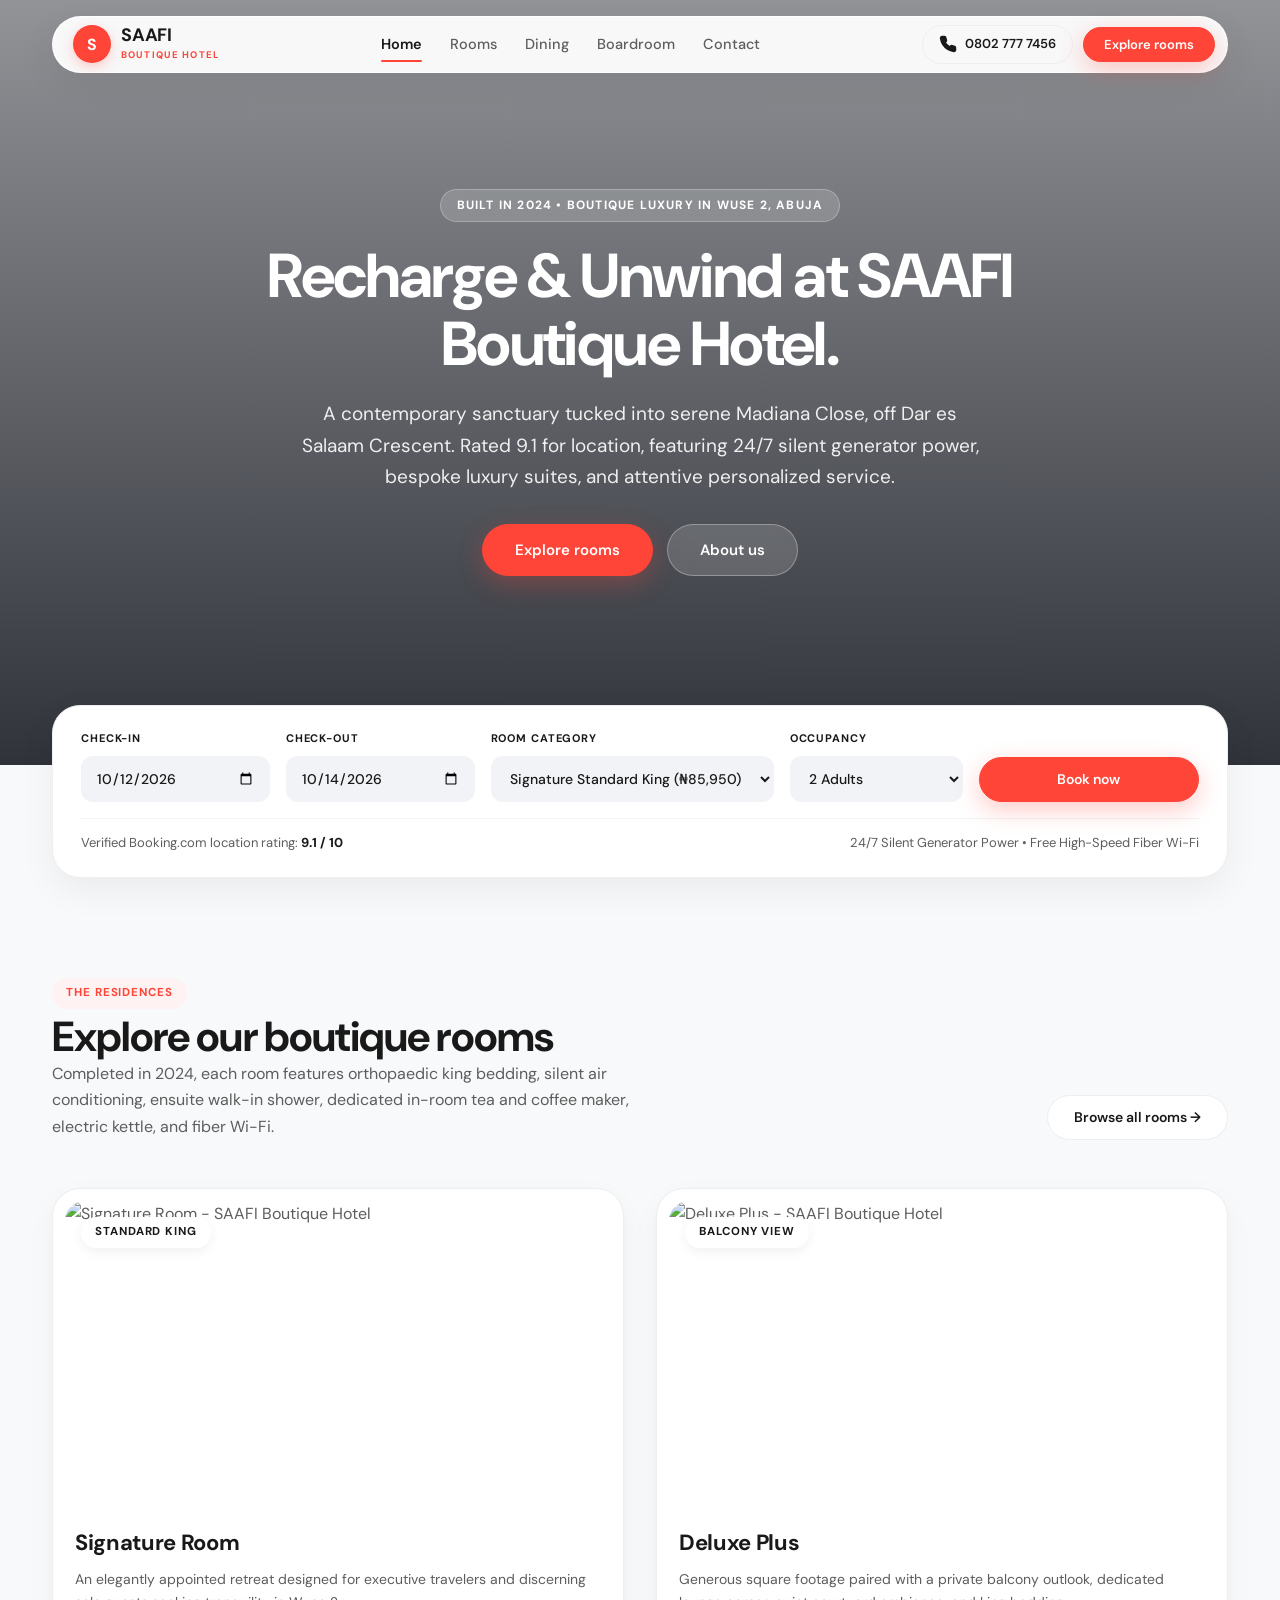
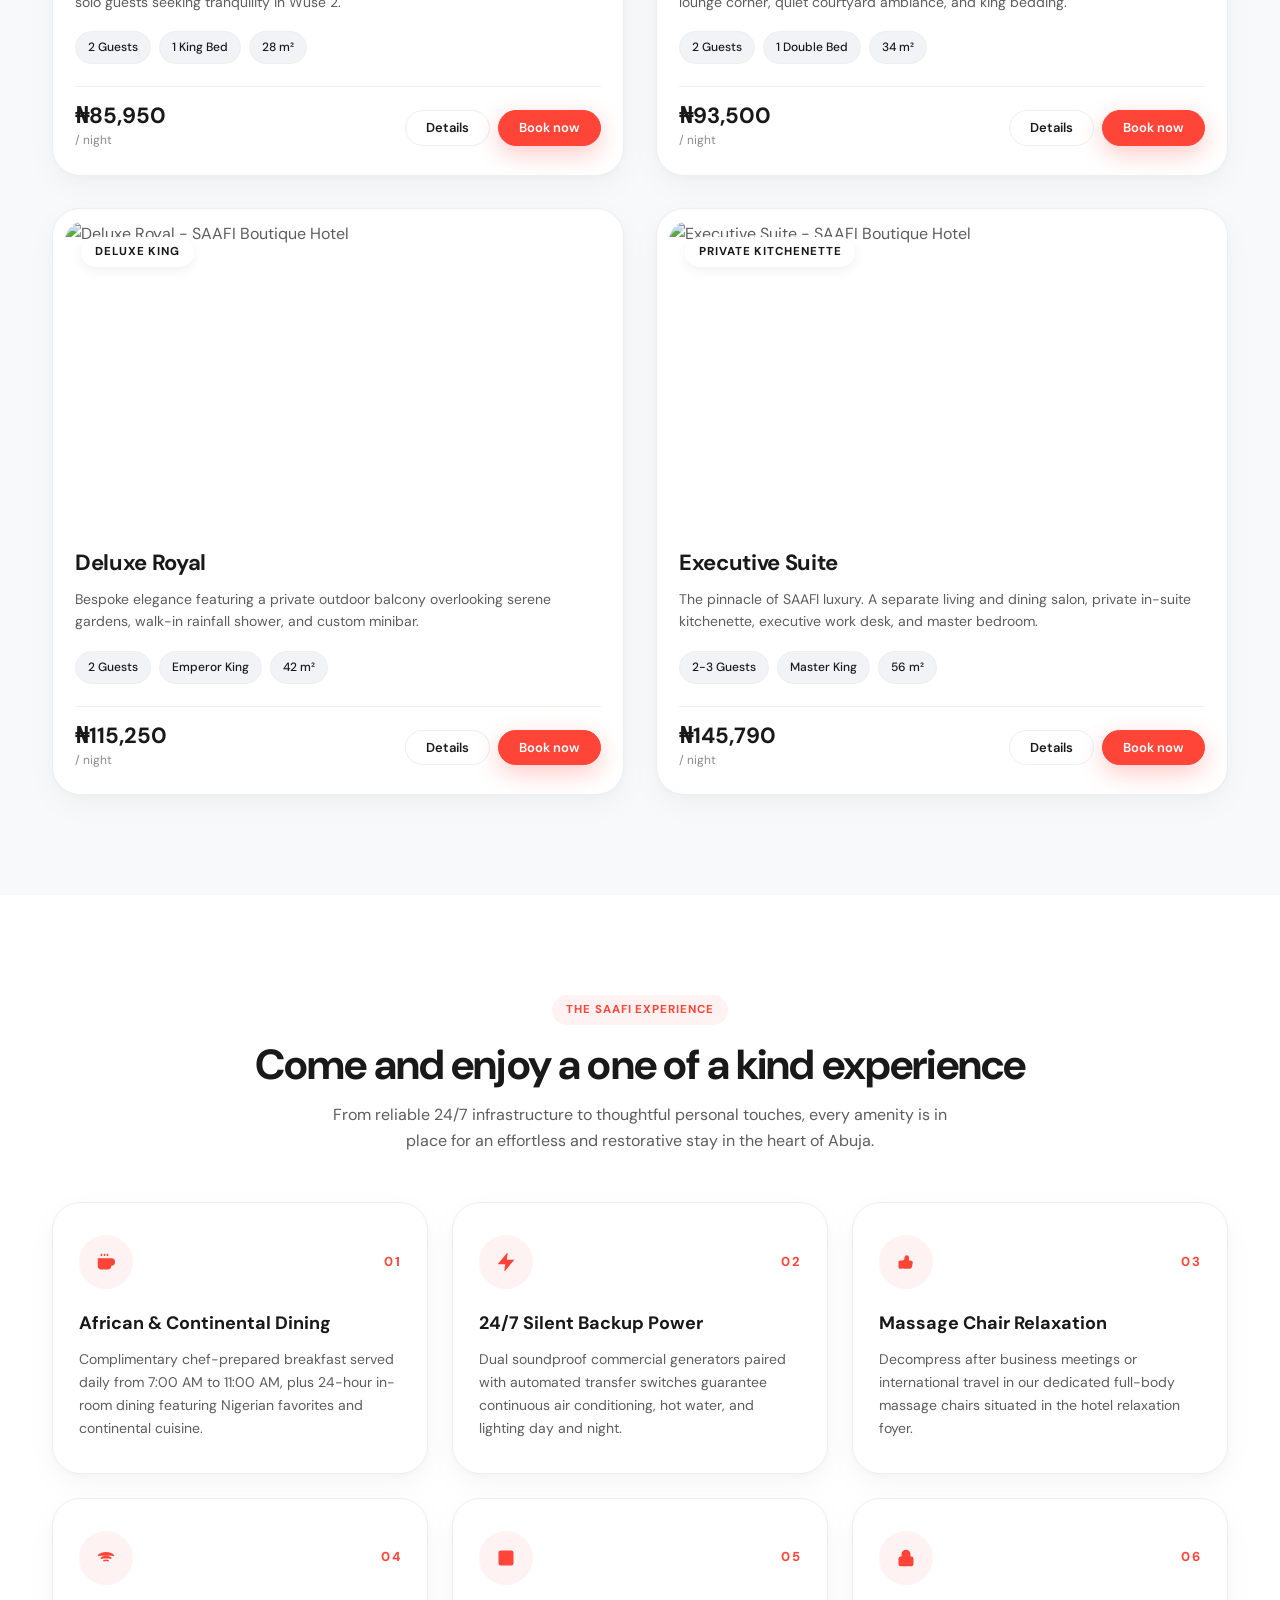
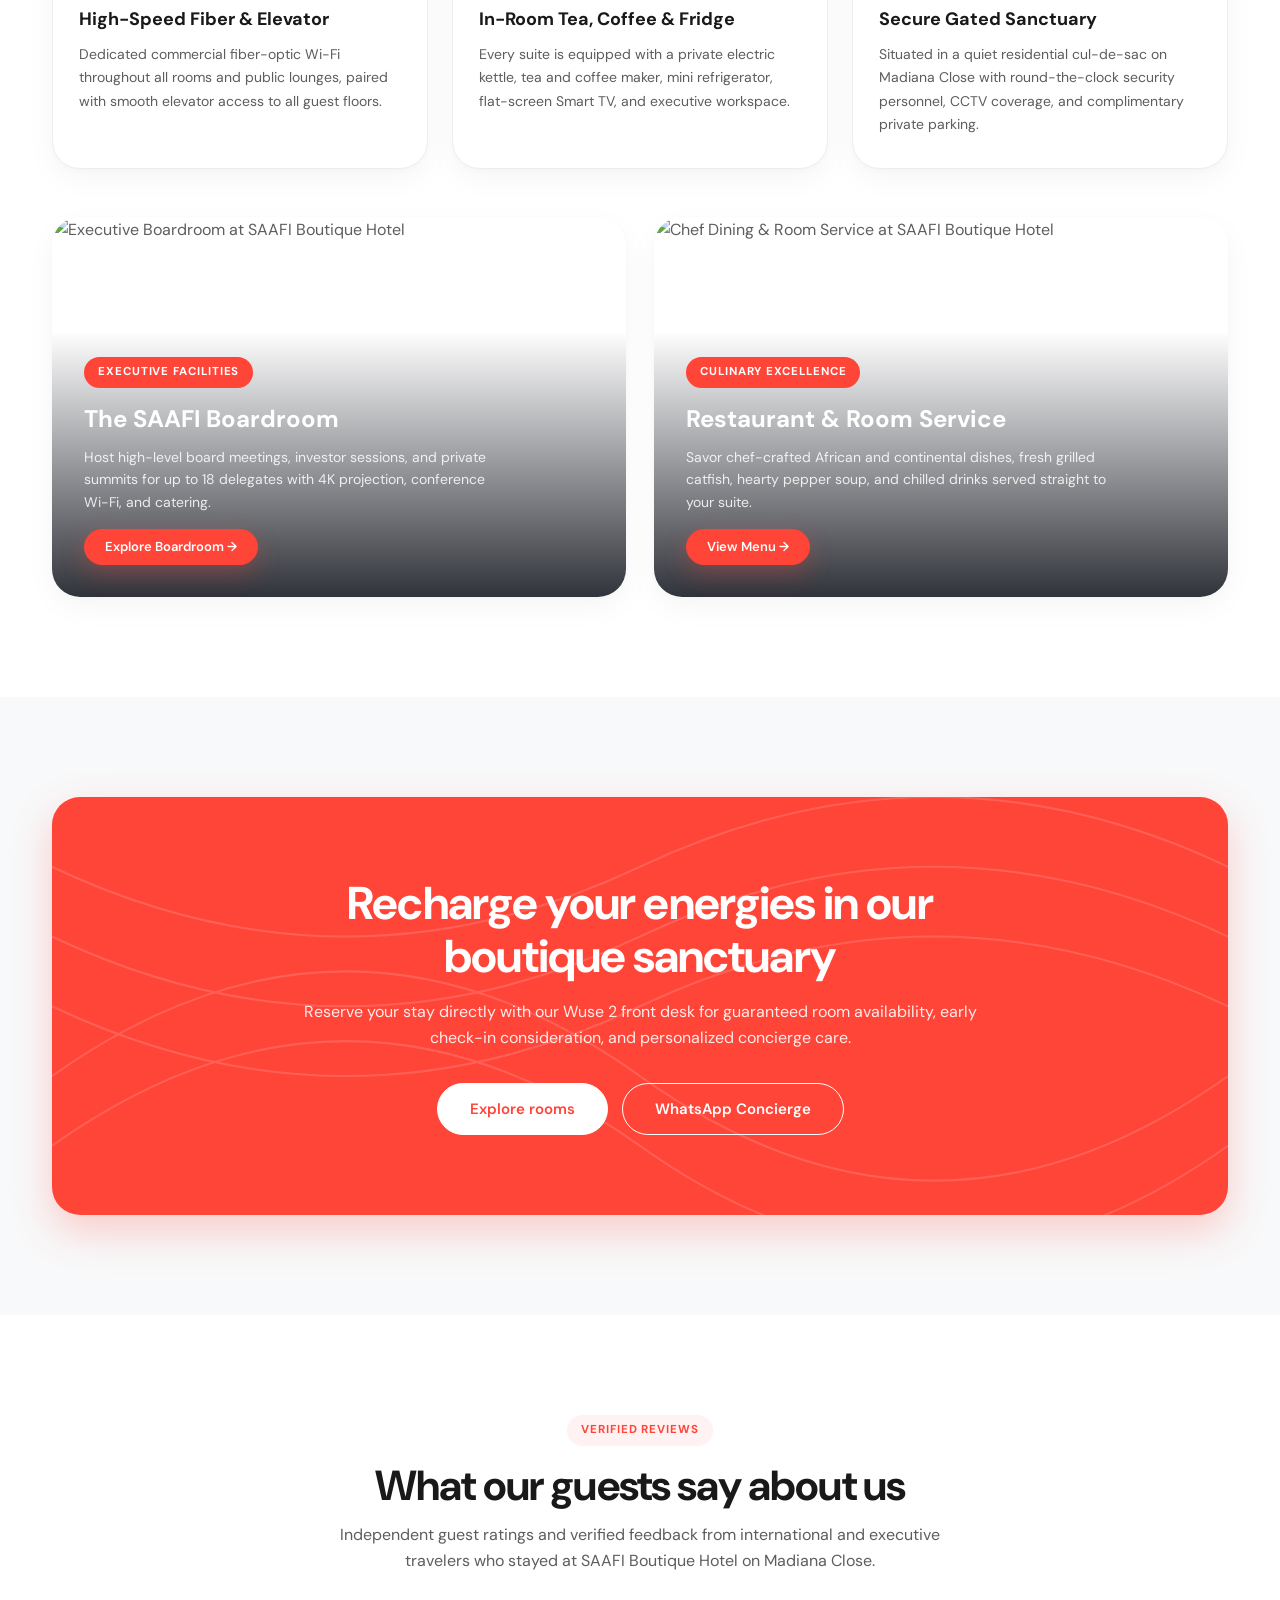
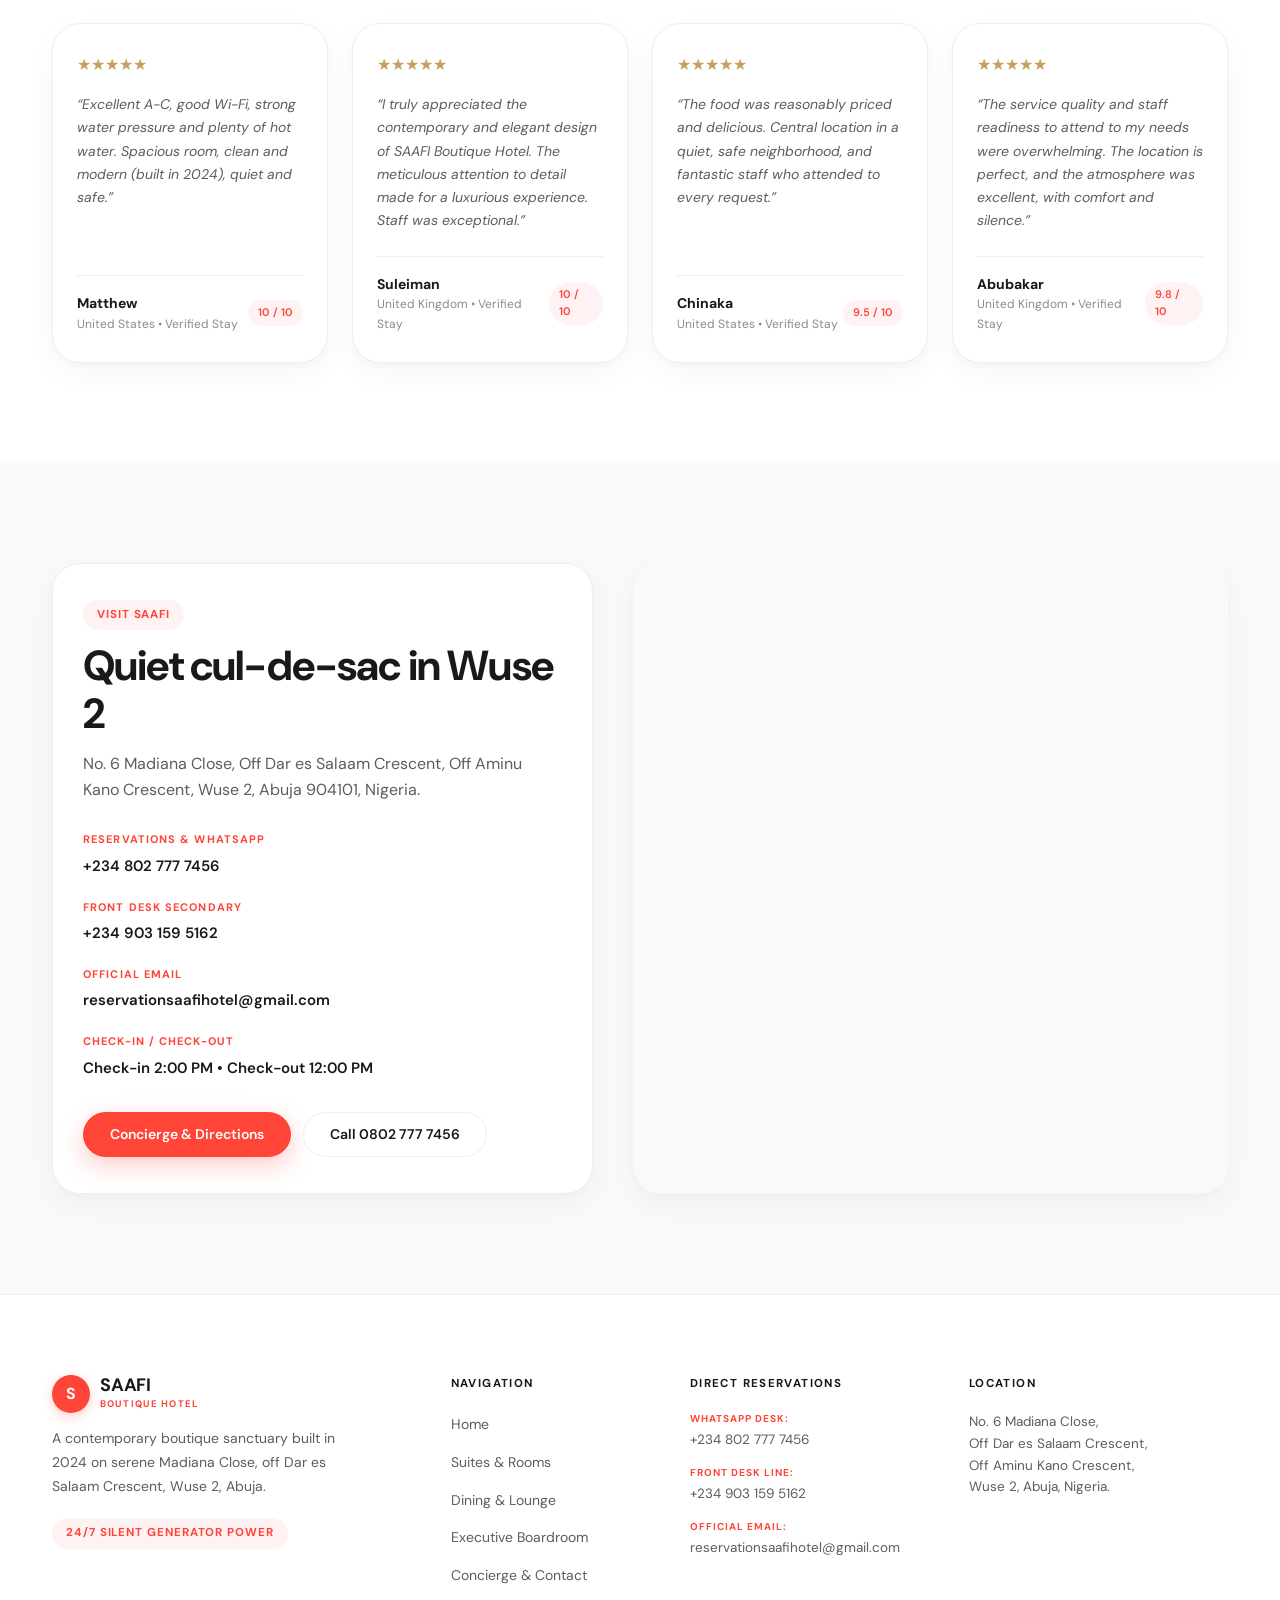
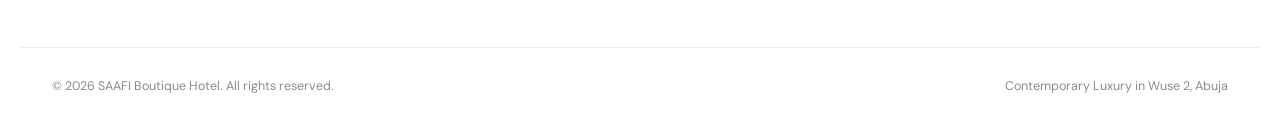
==== commit 03b0f160: "Update index.html to match Rental X Webflow layout and coral red identity" ====
--- a/index.html
+++ b/index.html
@@ -3,101 +3,92 @@
 <head>
   <meta charset="UTF-8">
   <meta name="viewport" content="width=device-width, initial-scale=1.0, viewport-fit=cover">
-  <title>SAAFI Boutique Hotel | Contemporary Luxury in Wuse 2, Abuja</title>
-  <meta name="description" content="SAAFI Boutique Hotel is a contemporary luxury residence built in 2024 on Madiana Close, Wuse 2, Abuja. Rated 9.1 for location with 24/7 silent generator power, high-speed fiber Wi-Fi, and complimentary breakfast.">
+  <title>SAAFI Boutique Hotel | Luxury Residences in Wuse 2, Abuja</title>
+  <meta name="description" content="Contemporary boutique residence built in 2024 on quiet Madiana Close, Wuse 2, Abuja. Rated 9.1 for location with 24/7 silent generator power, high-speed fiber Wi-Fi, and complimentary breakfast.">
   <link rel="preconnect" href="https://fonts.googleapis.com">
   <link rel="preconnect" href="https://fonts.gstatic.com" crossorigin>
   <link href="https://fonts.googleapis.com/css2?family=DM+Sans:ital,opsz,wght@0,9..40,100..1000;1,9..40,100..1000&display=swap" rel="stylesheet">
   <link rel="stylesheet" href="styles.css">
 </head>
 <body class="page-home">
-  <!-- Notch-Safe Header -->
+
+  <!-- Floating Pill Header (Rental X Design) -->
   <header class="site-header">
-    <div class="container header-inner">
-      <a href="index.html" class="brand-logo">
-        <span class="brand-monogram">S</span>
-        <div class="brand-text">
-          <span class="brand-title">SAAFI</span>
-          <span class="brand-sub">BOUTIQUE HOTEL &bull; WUSE 2</span>
-        </div>
-      </a>
-      <nav class="desktop-nav">
-        <a href="index.html" class="nav-link active">Overview</a>
-        <a href="rooms.html" class="nav-link">Suites</a>
-        <a href="dining.html" class="nav-link">Dining</a>
-        <a href="meetings.html" class="nav-link">Boardroom</a>
-        <a href="contact.html" class="nav-link">Contact</a>
-      </nav>
-      <div class="header-actions">
-        <a href="https://wa.me/2348027777456?text=Hello%20SAAFI%20Boutique%20Hotel%2C%20I%20would%20like%20to%20inquire%20about%20suite%20availability." target="_blank" rel="noopener noreferrer" class="btn btn-outline btn-sm desk-chat">
-          <svg class="svg-icon" viewBox="0 0 24 24" fill="none" stroke="currentColor" stroke-width="2"><path d="M21 11.5a8.38 8.38 0 0 1-.9 3.8 8.5 8.5 0 0 1-7.6 4.7 8.38 8.38 0 0 1-3.8-.9L3 21l1.9-5.7a8.38 8.38 0 0 1-.9-3.8 8.5 8.5 0 0 1 4.7-7.6 8.38 8.38 0 0 1 3.8-.9h.5a8.48 8.48 0 0 1 8 8v.5z"/></svg>
-          <span>WhatsApp Desk</span>
+    <div class="container">
+      <div class="header-inner">
+        <a href="index.html" class="brand-logo">
+          <span class="brand-icon">S</span>
+          <div class="brand-text">
+            <span class="brand-title">SAAFI</span>
+            <span class="brand-sub">BOUTIQUE HOTEL</span>
+          </div>
         </a>
-        <a href="rooms.html" class="btn btn-brass btn-sm">Book a Suite</a>
-        <button class="mobile-toggle" id="mobileToggle" aria-label="Toggle navigation">
-          <span class="bar"></span>
-          <span class="bar"></span>
-        </button>
+
+        <nav class="desktop-nav">
+          <a href="index.html" class="nav-link active">Home</a>
+          <a href="rooms.html" class="nav-link">Rooms</a>
+          <a href="dining.html" class="nav-link">Dining</a>
+          <a href="meetings.html" class="nav-link">Boardroom</a>
+          <a href="contact.html" class="nav-link">Contact</a>
+        </nav>
+
+        <div class="header-actions">
+          <a href="tel:+2348027777456" class="desk-tel">
+            <svg class="svg-icon" viewBox="0 0 24 24" fill="none" stroke="currentColor" stroke-width="2"><path d="M22 16.92v3a2 2 0 0 1-2.18 2 19.79 19.79 0 0 1-8.63-3.07 19.5 19.5 0 0 1-6-6 19.79 19.79 0 0 1-3.07-8.67A2 2 0 0 1 4.11 2h3a2 2 0 0 1 2 1.72 12.84 12.84 0 0 0 .7 2.81 2 2 0 0 1-.45 2.11L8.09 9.91a16 16 0 0 0 6 6l1.27-1.27a2 2 0 0 1 2.11-.45 12.84 12.84 0 0 0 2.81.7A2 2 0 0 1 22 16.92z"/></svg>
+            <span>0802 777 7456</span>
+          </a>
+          <a href="rooms.html" class="btn btn-primary btn-sm">Explore rooms</a>
+          <button class="mobile-toggle" id="mobileToggle" aria-label="Toggle navigation">
+            <span class="bar"></span>
+            <span class="bar"></span>
+          </button>
+        </div>
       </div>
     </div>
   </header>
 
-  <!-- Mobile Drawer -->
+  <!-- Mobile Navigation Drawer -->
   <div class="mobile-drawer" id="mobileDrawer">
-    <div class="container drawer-inner">
-      <div class="drawer-header">
-        <span class="drawer-tagline">SAAFI BOUTIQUE HOTEL &bull; WUSE 2</span>
-      </div>
-      <nav class="drawer-links">
-        <a href="index.html" class="drawer-link"><span class="drawer-index">01</span><span class="drawer-label">Overview</span></a>
-        <a href="rooms.html" class="drawer-link"><span class="drawer-index">02</span><span class="drawer-label">Suites &amp; Residences</span></a>
-        <a href="dining.html" class="drawer-link"><span class="drawer-index">03</span><span class="drawer-label">Restaurant &amp; Dining</span></a>
-        <a href="meetings.html" class="drawer-link"><span class="drawer-index">04</span><span class="drawer-label">Executive Boardroom</span></a>
-        <a href="contact.html" class="drawer-link"><span class="drawer-index">05</span><span class="drawer-label">Location &amp; Contact</span></a>
-      </nav>
-      <div class="drawer-footer">
-        <p class="drawer-address">No. 6 Madiana Close, Off Dar es Salaam Crescent, Wuse 2, Abuja</p>
-        <div class="drawer-cta-group">
-          <a href="tel:+2348027777456" class="btn btn-outline btn-full">Direct Desk: 0802 777 7456</a>
-          <a href="https://wa.me/2348027777456" target="_blank" rel="noopener noreferrer" class="btn btn-brass btn-full">Chat on WhatsApp</a>
-        </div>
+    <div class="drawer-links">
+      <a href="index.html" class="drawer-link"><span>Home</span> <span>&rarr;</span></a>
+      <a href="rooms.html" class="drawer-link"><span>Suites &amp; Rooms</span> <span>&rarr;</span></a>
+      <a href="dining.html" class="drawer-link"><span>Dining &amp; Lounge</span> <span>&rarr;</span></a>
+      <a href="meetings.html" class="drawer-link"><span>Executive Boardroom</span> <span>&rarr;</span></a>
+      <a href="contact.html" class="drawer-link"><span>Location &amp; Contact</span> <span>&rarr;</span></a>
+    </div>
+    <div class="drawer-contact">
+      <p><strong>SAAFI Boutique Hotel</strong><br>No. 6 Madiana Close, Off Dar es Salaam Crescent, Wuse 2, Abuja</p>
+      <div style="display:flex; flex-direction:column; gap:10px;">
+        <a href="tel:+2348027777456" class="btn btn-outline btn-full">Call Front Desk: 0802 777 7456</a>
+        <a href="https://wa.me/2348027777456?text=Hello%20SAAFI%20Boutique%20Hotel,%20I%20would%20like%20to%20inquire%20about%20suite%20reservations." target="_blank" rel="noopener noreferrer" class="btn btn-whatsapp btn-full">Chat on WhatsApp</a>
       </div>
     </div>
   </div>
 
   <main>
-    <!-- Flagship Hero Section -->
-    <section class="hero-section" id="hero">
-      <div class="hero-bg" style="background-image: linear-gradient(180deg, rgba(20, 23, 31, 0.45) 0%, rgba(20, 23, 31, 0.94) 100%), url('https://images.unsplash.com/photo-1542314831-068cd1dbfeeb?auto=format&fit=crop&w=2000&q=85');"></div>
-      <div class="container hero-content">
-        <div class="hero-tagline" data-spring>
-          <span class="tag-line-dot"></span>
-          <span>BUILT IN 2024 &bull; CONTEMPORARY LUXURY IN WUSE 2, ABUJA</span>
-        </div>
-        <h1 class="hero-title" data-spring>Recharge &amp; Unwind at SAAFI Boutique Hotel.</h1>
-        <p class="hero-sub" data-spring>A peaceful boutique sanctuary tucked into quiet Madiana Close, off Dar es Salaam Crescent. Rated 9.1 for location in Wuse 2, featuring 24/7 silent backup power, bespoke suites, and attentive personalized service.</p>
-
-        <!-- Social Proof Stats Pill -->
-        <div class="trust-stats-pill" data-spring>
-          <div class="stat-bubble">
-            <span class="stat-score">8.2 / 10</span>
-            <span class="stat-context">Very Good (75+ Verified Reviews)</span>
-          </div>
-          <div class="stat-divider"></div>
-          <div class="stat-bubble">
-            <span class="stat-score">9.1 / 10</span>
-            <span class="stat-context">Location Rating in Wuse 2</span>
-          </div>
-          <div class="stat-divider"></div>
-          <div class="stat-bubble">
-            <span class="stat-score">2024</span>
-            <span class="stat-context">Brand-New Build</span>
-          </div>
-        </div>
-
-        <!-- Integrated Booking Bar -->
-        <div class="booking-card" id="booking" data-spring>
-          <div class="booking-form-grid">
+    <!-- Full-Bleed Hero Banner (Rental X Style) -->
+    <section class="hero-section" style="background-image: url('https://img.sanishtech.com/u/6cb6d01936c80b08fff574891d880fa1.jpeg');">
+      <div class="hero-overlay"></div>
+      <div class="container">
+        <div class="hero-content">
+          <div class="hero-eyebrow">
+            <span>BUILT IN 2024 &bull; BOUTIQUE LUXURY IN WUSE 2, ABUJA</span>
+          </div>
+          <h1 class="hero-title">Recharge &amp; Unwind at SAAFI Boutique Hotel.</h1>
+          <p class="hero-sub">A contemporary sanctuary tucked into serene Madiana Close, off Dar es Salaam Crescent. Rated 9.1 for location, featuring 24/7 silent generator power, bespoke luxury suites, and attentive personalized service.</p>
+          <div class="hero-actions">
+            <a href="rooms.html" class="btn btn-primary btn-lg">Explore rooms</a>
+            <a href="#about" class="btn btn-outline btn-lg" style="background: rgba(255,255,255,0.15); color:#fff; border-color: rgba(255,255,255,0.3); backdrop-filter: blur(8px);">About us</a>
+          </div>
+        </div>
+      </div>
+    </section>
+
+    <!-- Integrated Booking Search Bar (Rental X Style) -->
+    <section class="booking-bar-wrapper">
+      <div class="container">
+        <div class="booking-bar-card">
+          <div class="booking-bar-grid">
             <div class="booking-field">
               <label for="checkInInput">CHECK-IN</label>
               <input type="date" id="checkInInput" value="2026-10-12">
@@ -109,7 +100,7 @@
             <div class="booking-field">
               <label for="suiteSelect">ROOM CATEGORY</label>
               <select id="suiteSelect">
-                <option value="signature-room">Standard King Room (&#8358;85,950)</option>
+                <option value="signature-room">Signature Standard King (&#8358;85,950)</option>
                 <option value="deluxe-plus">Deluxe Double with Balcony (&#8358;93,500)</option>
                 <option value="deluxe-royal">Deluxe King Room (&#8358;115,250)</option>
                 <option value="executive-suite">Executive Suite with Kitchenette (&#8358;145,790)</option>
@@ -124,406 +115,449 @@
                 <option value="3">3 Adults</option>
               </select>
             </div>
-            <div class="booking-submit">
-              <button class="btn btn-brass btn-full" id="bookingSubmitBtn">Reserve Direct</button>
-            </div>
-          </div>
-        </div>
-      </div>
-    </section>
-
-    <!-- Suites Preview Section -->
-    <section class="section-stone" id="suites">
-      <div class="container">
-        <div class="section-header" data-spring>
-          <span class="section-subtitle">THE RESIDENCES</span>
-          <h2 class="section-title">Explore Our Contemporary Suites</h2>
-          <p class="section-desc">Completed in 2024, each room features orthopaedic king bedding, silent air conditioning, ensuite walk-in shower, dedicated in-room tea and coffee maker, electric kettle, and fiber Wi-Fi.</p>
+            <div class="booking-field">
+              <button class="btn btn-primary btn-full" id="bookingSubmitBtn" style="padding: 13px 20px;">Book now</button>
+            </div>
+          </div>
+          <div class="booking-bar-summary">
+            <span>Verified Booking.com location rating: <strong>9.1 / 10</strong></span>
+            <span>24/7 Silent Generator Power &bull; Free High-Speed Fiber Wi-Fi</span>
+          </div>
+        </div>
+      </div>
+    </section>
+
+    <!-- Explore Our Cabins / Suites (Rental X Card Style) -->
+    <section class="section section-page" id="rooms">
+      <div class="container">
+        <div class="section-header-split">
+          <div>
+            <div class="badge-pill badge-coral-soft section-eyebrow">THE RESIDENCES</div>
+            <h2 class="section-title">Explore our boutique rooms</h2>
+            <p class="section-desc">Completed in 2024, each room features orthopaedic king bedding, silent air conditioning, ensuite walk-in shower, dedicated in-room tea and coffee maker, electric kettle, and fiber Wi-Fi.</p>
+          </div>
+          <div>
+            <a href="rooms.html" class="btn btn-outline">Browse all rooms &rarr;</a>
+          </div>
         </div>
 
         <div class="suites-grid">
-          <!-- Suite 1 -->
-          <div class="suite-card" data-spring>
-            <div class="suite-card-image" style="background-image: url('https://images.unsplash.com/photo-1590490360182-c33d57733427?auto=format&fit=crop&w=1600&q=85');">
-              <span class="suite-category-badge">Standard King</span>
-              <span class="suite-rate-badge">&#8358;85,950 <small>/ night</small></span>
+          <!-- Room Card 1 -->
+          <div class="suite-card">
+            <div class="suite-card-media">
+              <img src="https://img.sanishtech.com/u/6f05d53145e0467e8e8ae3629764efbe.jpeg" alt="Signature Room - SAAFI Boutique Hotel">
+              <span class="badge-pill badge-white suite-card-badge">Standard King</span>
             </div>
             <div class="suite-card-body">
               <h3 class="suite-card-title">Signature Room</h3>
               <p class="suite-card-desc">An elegantly appointed retreat designed for executive travelers and discerning solo guests seeking tranquility in Wuse 2.</p>
-              <div class="suite-spec-strip">
-                <span>2 Adults</span>
-                <span class="bullet">&bull;</span>
-                <span>1 Queen Bed</span>
-                <span class="bullet">&bull;</span>
-                <span>28 m&sup2;</span>
-              </div>
-              <div class="suite-card-actions">
-                <a href="rooms/signature-room.html" class="btn btn-outline-dark btn-full">View Details</a>
-                <a href="https://wa.me/2348027777456?text=Hello%20SAAFI%20Boutique%20Hotel%2C%20I%20would%20like%20to%20reserve%20the%20Signature%20Room%20at%20%E2%82%A685%2C950%20per%20night." target="_blank" rel="noopener noreferrer" class="btn btn-brass btn-full">Reserve Direct</a>
-              </div>
-            </div>
-          </div>
-
-          <!-- Suite 2 -->
-          <div class="suite-card" data-spring style="transition-delay: 0.1s;">
-            <div class="suite-card-image" style="background-image: url('https://images.unsplash.com/photo-1582719478250-c89cae4dc85b?auto=format&fit=crop&w=1600&q=85');">
-              <span class="suite-category-badge">Balcony View</span>
-              <span class="suite-rate-badge">&#8358;93,500 <small>/ night</small></span>
+              <div class="suite-specs-strip">
+                <span class="spec-chip">2 Guests</span>
+                <span class="spec-chip">1 King Bed</span>
+                <span class="spec-chip">28 m&sup2;</span>
+              </div>
+              <div class="suite-card-footer">
+                <div class="suite-price-block">
+                  <span class="suite-price">&#8358;85,950</span>
+                  <span class="suite-price-period">/ night</span>
+                </div>
+                <div class="suite-card-actions">
+                  <a href="rooms/signature-room.html" class="btn btn-outline btn-sm">Details</a>
+                  <a href="https://wa.me/2348027777456?text=Hello%20SAAFI%20Boutique%20Hotel,%20I%20would%20like%20to%20reserve%20the%20Signature%20Room%20at%20%E2%82%A685,950%20per%20night." target="_blank" rel="noopener noreferrer" class="btn btn-primary btn-sm">Book now</a>
+                </div>
+              </div>
+            </div>
+          </div>
+
+          <!-- Room Card 2 -->
+          <div class="suite-card">
+            <div class="suite-card-media">
+              <img src="https://img.sanishtech.com/u/3d5775a09d59b5f1d8658785c827a762.jpeg" alt="Deluxe Plus - SAAFI Boutique Hotel">
+              <span class="badge-pill badge-white suite-card-badge">Balcony View</span>
             </div>
             <div class="suite-card-body">
               <h3 class="suite-card-title">Deluxe Plus</h3>
               <p class="suite-card-desc">Generous square footage paired with a private balcony outlook, dedicated lounge corner, quiet courtyard ambiance, and king bedding.</p>
-              <div class="suite-spec-strip">
-                <span>2 Adults</span>
-                <span class="bullet">&bull;</span>
-                <span>1 Double Bed</span>
-                <span class="bullet">&bull;</span>
-                <span>34 m&sup2;</span>
-              </div>
-              <div class="suite-card-actions">
-                <a href="rooms/deluxe-plus.html" class="btn btn-outline-dark btn-full">View Details</a>
-                <a href="https://wa.me/2348027777456?text=Hello%20SAAFI%20Boutique%20Hotel%2C%20I%20would%20like%20to%20reserve%20the%20Deluxe%20Plus%20at%20%E2%82%A693%2C500%20per%20night." target="_blank" rel="noopener noreferrer" class="btn btn-brass btn-full">Reserve Direct</a>
-              </div>
-            </div>
-          </div>
-
-          <!-- Suite 3 -->
-          <div class="suite-card" data-spring style="transition-delay: 0.15s;">
-            <div class="suite-card-image" style="background-image: url('https://images.unsplash.com/photo-1618773928121-c32242e63f39?auto=format&fit=crop&w=1600&q=85');">
-              <span class="suite-category-badge">Deluxe King</span>
-              <span class="suite-rate-badge">&#8358;115,250 <small>/ night</small></span>
+              <div class="suite-specs-strip">
+                <span class="spec-chip">2 Guests</span>
+                <span class="spec-chip">1 Double Bed</span>
+                <span class="spec-chip">34 m&sup2;</span>
+              </div>
+              <div class="suite-card-footer">
+                <div class="suite-price-block">
+                  <span class="suite-price">&#8358;93,500</span>
+                  <span class="suite-price-period">/ night</span>
+                </div>
+                <div class="suite-card-actions">
+                  <a href="rooms/deluxe-plus.html" class="btn btn-outline btn-sm">Details</a>
+                  <a href="https://wa.me/2348027777456?text=Hello%20SAAFI%20Boutique%20Hotel,%20I%20would%20like%20to%20reserve%20the%20Deluxe%20Plus%20at%20%E2%82%A693,500%20per%20night." target="_blank" rel="noopener noreferrer" class="btn btn-primary btn-sm">Book now</a>
+                </div>
+              </div>
+            </div>
+          </div>
+
+          <!-- Room Card 3 -->
+          <div class="suite-card">
+            <div class="suite-card-media">
+              <img src="https://img.sanishtech.com/u/99c0226e73c24460bb192d0b78431cb1.jpeg" alt="Deluxe Royal - SAAFI Boutique Hotel">
+              <span class="badge-pill badge-white suite-card-badge">Deluxe King</span>
             </div>
             <div class="suite-card-body">
               <h3 class="suite-card-title">Deluxe Royal</h3>
               <p class="suite-card-desc">Bespoke elegance featuring a private outdoor balcony overlooking serene gardens, walk-in rainfall shower, and custom minibar.</p>
-              <div class="suite-spec-strip">
-                <span>2 Adults</span>
-                <span class="bullet">&bull;</span>
-                <span>Emperor King</span>
-                <span class="bullet">&bull;</span>
-                <span>42 m&sup2;</span>
-              </div>
-              <div class="suite-card-actions">
-                <a href="rooms/deluxe-royal.html" class="btn btn-outline-dark btn-full">View Details</a>
-                <a href="https://wa.me/2348027777456?text=Hello%20SAAFI%20Boutique%20Hotel%2C%20I%20would%20like%20to%20reserve%20the%20Deluxe%20Royal%20at%20%E2%82%A6115%2C250%20per%20night." target="_blank" rel="noopener noreferrer" class="btn btn-brass btn-full">Reserve Direct</a>
-              </div>
-            </div>
-          </div>
-
-          <!-- Suite 4 -->
-          <div class="suite-card" data-spring style="transition-delay: 0.2s;">
-            <div class="suite-card-image" style="background-image: url('https://images.unsplash.com/photo-1631049307264-da0ec9d70304?auto=format&fit=crop&w=1600&q=85');">
-              <span class="suite-category-badge">Private Kitchenette</span>
-              <span class="suite-rate-badge">&#8358;145,790 <small>/ night</small></span>
+              <div class="suite-specs-strip">
+                <span class="spec-chip">2 Guests</span>
+                <span class="spec-chip">Emperor King</span>
+                <span class="spec-chip">42 m&sup2;</span>
+              </div>
+              <div class="suite-card-footer">
+                <div class="suite-price-block">
+                  <span class="suite-price">&#8358;115,250</span>
+                  <span class="suite-price-period">/ night</span>
+                </div>
+                <div class="suite-card-actions">
+                  <a href="rooms/deluxe-royal.html" class="btn btn-outline btn-sm">Details</a>
+                  <a href="https://wa.me/2348027777456?text=Hello%20SAAFI%20Boutique%20Hotel,%20I%20would%20like%20to%20reserve%20the%20Deluxe%20Royal%20at%20%E2%82%A6115,250%20per%20night." target="_blank" rel="noopener noreferrer" class="btn btn-primary btn-sm">Book now</a>
+                </div>
+              </div>
+            </div>
+          </div>
+
+          <!-- Room Card 4 -->
+          <div class="suite-card">
+            <div class="suite-card-media">
+              <img src="https://img.sanishtech.com/u/9e9a6a6d8f415d144f6567469a32f913.jpeg" alt="Executive Suite - SAAFI Boutique Hotel">
+              <span class="badge-pill badge-white suite-card-badge">Private Kitchenette</span>
             </div>
             <div class="suite-card-body">
               <h3 class="suite-card-title">Executive Suite</h3>
               <p class="suite-card-desc">The pinnacle of SAAFI luxury. A separate living and dining salon, private in-suite kitchenette, executive work desk, and master bedroom.</p>
-              <div class="suite-spec-strip">
-                <span>2-3 Adults</span>
-                <span class="bullet">&bull;</span>
-                <span>Master King</span>
-                <span class="bullet">&bull;</span>
-                <span>56 m&sup2;</span>
-              </div>
-              <div class="suite-card-actions">
-                <a href="rooms/executive-suite.html" class="btn btn-outline-dark btn-full">View Details</a>
-                <a href="https://wa.me/2348027777456?text=Hello%20SAAFI%20Boutique%20Hotel%2C%20I%20would%20like%20to%20reserve%20the%20Executive%20Suite%20at%20%E2%82%A6145%2C790%20per%20night." target="_blank" rel="noopener noreferrer" class="btn btn-brass btn-full">Reserve Direct</a>
-              </div>
-            </div>
-          </div>
-        </div>
-
-        <div style="margin-top: 40px; text-align: center;" data-spring>
-          <a href="rooms.html" class="btn btn-outline-dark">Explore Full Accommodation Directory</a>
-        </div>
-      </div>
-    </section>
-
-    <!-- Amenities 01 - 06 Section -->
-    <section class="section-noir" id="amenities">
-      <div class="container">
-        <div class="section-header text-center" data-spring>
-          <span class="section-subtitle">THE SAAFI STANDARD</span>
-          <h2 class="section-title">Designed for Uncompromising Comfort</h2>
-          <p class="section-desc">From reliable infrastructure to thoughtful personal touches, every amenity is in place for an effortless stay.</p>
+              <div class="suite-specs-strip">
+                <span class="spec-chip">2-3 Guests</span>
+                <span class="spec-chip">Master King</span>
+                <span class="spec-chip">56 m&sup2;</span>
+              </div>
+              <div class="suite-card-footer">
+                <div class="suite-price-block">
+                  <span class="suite-price">&#8358;145,790</span>
+                  <span class="suite-price-period">/ night</span>
+                </div>
+                <div class="suite-card-actions">
+                  <a href="rooms/executive-suite.html" class="btn btn-outline btn-sm">Details</a>
+                  <a href="https://wa.me/2348027777456?text=Hello%20SAAFI%20Boutique%20Hotel,%20I%20would%20like%20to%20reserve%20the%20Executive%20Suite%20at%20%E2%82%A6145,790%20per%20night." target="_blank" rel="noopener noreferrer" class="btn btn-primary btn-sm">Book now</a>
+                </div>
+              </div>
+            </div>
+          </div>
+        </div>
+      </div>
+    </section>
+
+    <!-- Come and Enjoy a One of a Kind Experience (Rental X Style) -->
+    <section class="section section-white" id="about">
+      <div class="container">
+        <div class="section-header text-center">
+          <div class="badge-pill badge-coral-soft section-eyebrow">THE SAAFI EXPERIENCE</div>
+          <h2 class="section-title">Come and enjoy a one of a kind experience</h2>
+          <p class="section-desc">From reliable 24/7 infrastructure to thoughtful personal touches, every amenity is in place for an effortless and restorative stay in the heart of Abuja.</p>
         </div>
 
         <div class="amenities-grid">
-          <div class="amenity-card" data-spring>
-            <span class="amenity-num">01</span>
-            <h3 class="amenity-name">African &amp; Continental Dining</h3>
-            <p class="amenity-text">Complimentary chef-prepared breakfast served daily from 7:00 AM to 11:00 AM (Full English, Continental, and Halal options), plus 24-hour in-room dining.</p>
-          </div>
-          <div class="amenity-card" data-spring style="transition-delay: 0.1s;">
-            <span class="amenity-num">02</span>
-            <h3 class="amenity-name">24/7 Silent Backup Power</h3>
+          <!-- Amenity 1 -->
+          <div class="amenity-card">
+            <div class="amenity-top">
+              <div class="amenity-icon-box">
+                <svg class="svg-icon" viewBox="0 0 24 24" fill="none" stroke="currentColor" stroke-width="2"><path d="M18 8h1a4 4 0 0 1 0 8h-1"></path><path d="M2 8h16v9a4 4 0 0 1-4 4H6a4 4 0 0 1-4-4V8z"></path><line x1="6" y1="1" x2="6" y2="4"></line><line x1="10" y1="1" x2="10" y2="4"></line><line x1="14" y1="1" x2="14" y2="4"></line></svg>
+              </div>
+              <span class="amenity-number">01</span>
+            </div>
+            <h3 class="amenity-title">African &amp; Continental Dining</h3>
+            <p class="amenity-text">Complimentary chef-prepared breakfast served daily from 7:00 AM to 11:00 AM, plus 24-hour in-room dining featuring Nigerian favorites and continental cuisine.</p>
+          </div>
+
+          <!-- Amenity 2 -->
+          <div class="amenity-card">
+            <div class="amenity-top">
+              <div class="amenity-icon-box">
+                <svg class="svg-icon" viewBox="0 0 24 24" fill="none" stroke="currentColor" stroke-width="2"><polygon points="13 2 3 14 12 14 11 22 21 10 12 10 13 2"></polygon></svg>
+              </div>
+              <span class="amenity-number">02</span>
+            </div>
+            <h3 class="amenity-title">24/7 Silent Backup Power</h3>
             <p class="amenity-text">Dual soundproof commercial generators paired with automated transfer switches guarantee continuous air conditioning, hot water, and lighting day and night.</p>
           </div>
-          <div class="amenity-card" data-spring style="transition-delay: 0.15s;">
-            <span class="amenity-num">03</span>
-            <h3 class="amenity-name">Massage Chair Relaxation Lounge</h3>
+
+          <!-- Amenity 3 -->
+          <div class="amenity-card">
+            <div class="amenity-top">
+              <div class="amenity-icon-box">
+                <svg class="svg-icon" viewBox="0 0 24 24" fill="none" stroke="currentColor" stroke-width="2"><path d="M7 11v 8a1 1 0 0 1 -1 1h-2a1 1 0 0 1 -1 -1v-7a1 1 0 0 1 1 -1h3a4 4 0 0 0 4 -4v-1a2 2 0 0 1 4 0v5h3a2 2 0 0 1 2 2l-1 5a2 3 0 0 1 -2 2h-7a3 3 0 0 1 -3 -3"></path></svg>
+              </div>
+              <span class="amenity-number">03</span>
+            </div>
+            <h3 class="amenity-title">Massage Chair Relaxation</h3>
             <p class="amenity-text">Decompress after business meetings or international travel in our dedicated full-body massage chairs situated in the hotel relaxation foyer.</p>
           </div>
-          <div class="amenity-card" data-spring style="transition-delay: 0.2s;">
-            <span class="amenity-num">04</span>
-            <h3 class="amenity-name">High-Speed Fiber &amp; Elevator</h3>
+
+          <!-- Amenity 4 -->
+          <div class="amenity-card">
+            <div class="amenity-top">
+              <div class="amenity-icon-box">
+                <svg class="svg-icon" viewBox="0 0 24 24" fill="none" stroke="currentColor" stroke-width="2"><path d="M5 12.55a11 11 0 0 1 14.08 0"></path><path d="M1.42 9a16 16 0 0 1 21.16 0"></path><path d="M8.53 16.11a6 6 0 0 1 6.95 0"></path><line x1="12" y1="20" x2="12.01" y2="20"></line></svg>
+              </div>
+              <span class="amenity-number">04</span>
+            </div>
+            <h3 class="amenity-title">High-Speed Fiber &amp; Elevator</h3>
             <p class="amenity-text">Dedicated commercial fiber-optic Wi-Fi throughout all rooms and public lounges, paired with smooth elevator access to all guest floors.</p>
           </div>
-          <div class="amenity-card" data-spring style="transition-delay: 0.25s;">
-            <span class="amenity-num">05</span>
-            <h3 class="amenity-name">In-Room Tea, Coffee &amp; Fridge</h3>
+
+          <!-- Amenity 5 -->
+          <div class="amenity-card">
+            <div class="amenity-top">
+              <div class="amenity-icon-box">
+                <svg class="svg-icon" viewBox="0 0 24 24" fill="none" stroke="currentColor" stroke-width="2"><rect x="3" y="3" width="18" height="18" rx="2" ry="2"></rect><line x1="3" y1="9" x2="21" y2="9"></line><line x1="9" y1="21" x2="9" y2="9"></line></svg>
+              </div>
+              <span class="amenity-number">05</span>
+            </div>
+            <h3 class="amenity-title">In-Room Tea, Coffee &amp; Fridge</h3>
             <p class="amenity-text">Every suite is equipped with a private electric kettle, tea and coffee maker, mini refrigerator, flat-screen Smart TV, and executive workspace.</p>
           </div>
-          <div class="amenity-card" data-spring style="transition-delay: 0.3s;">
-            <span class="amenity-num">06</span>
-            <h3 class="amenity-name">Secure Gated Sanctuary</h3>
+
+          <!-- Amenity 6 -->
+          <div class="amenity-card">
+            <div class="amenity-top">
+              <div class="amenity-icon-box">
+                <svg class="svg-icon" viewBox="0 0 24 24" fill="none" stroke="currentColor" stroke-width="2"><rect x="3" y="11" width="18" height="11" rx="2" ry="2"></rect><path d="M7 11V7a5 5 0 0 1 10 0v4"></path></svg>
+              </div>
+              <span class="amenity-number">06</span>
+            </div>
+            <h3 class="amenity-title">Secure Gated Sanctuary</h3>
             <p class="amenity-text">Situated in a quiet residential cul-de-sac on Madiana Close with round-the-clock security personnel, CCTV coverage, and complimentary private parking.</p>
           </div>
         </div>
-      </div>
-    </section>
-
-    <!-- Verified Guest Reviews (Booking.com) -->
-    <section class="section-stone" id="reviews">
-      <div class="container">
-        <div class="section-header text-center" data-spring>
-          <span class="section-subtitle">GUEST REVIEWS</span>
-          <h2 class="section-title">What Verified Guests Say</h2>
-          <p class="section-desc">Independent ratings and real feedback from travelers who stayed at SAAFI Boutique Hotel on Madiana Close.</p>
+
+        <!-- Full-Bleed Experience Feature Cards (Rental X Kayak / Activity Style) -->
+        <div class="experience-grid">
+          <div class="experience-photo-card">
+            <img src="https://img.sanishtech.com/u/544697eae7d086c29dca5568b399285f.jpeg" alt="Executive Boardroom at SAAFI Boutique Hotel">
+            <div class="experience-photo-overlay"></div>
+            <div class="experience-photo-content">
+              <span class="badge-pill badge-coral" style="margin-bottom:12px;">EXECUTIVE FACILITIES</span>
+              <h3 class="experience-photo-title">The SAAFI Boardroom</h3>
+              <p class="experience-photo-desc">Host high-level board meetings, investor sessions, and private summits for up to 18 delegates with 4K projection, conference Wi-Fi, and catering.</p>
+              <a href="meetings.html" class="btn btn-primary btn-sm">Explore Boardroom &rarr;</a>
+            </div>
+          </div>
+
+          <div class="experience-photo-card">
+            <img src="https://img.sanishtech.com/u/fac4a4792073a51abaf7f653e8062877.jpeg" alt="Chef Dining & Room Service at SAAFI Boutique Hotel">
+            <div class="experience-photo-overlay"></div>
+            <div class="experience-photo-content">
+              <span class="badge-pill badge-coral" style="margin-bottom:12px;">CULINARY EXCELLENCE</span>
+              <h3 class="experience-photo-title">Restaurant &amp; Room Service</h3>
+              <p class="experience-photo-desc">Savor chef-crafted African and continental dishes, fresh grilled catfish, hearty pepper soup, and chilled drinks served straight to your suite.</p>
+              <a href="dining.html" class="btn btn-primary btn-sm">View Menu &rarr;</a>
+            </div>
+          </div>
+        </div>
+      </div>
+    </section>
+
+    <!-- Topographic Coral Red Banner Card (Signature Rental X CTA) -->
+    <section class="section section-page">
+      <div class="container">
+        <div class="promo-banner-card">
+          <svg class="promo-banner-svg" viewBox="0 0 1000 300" preserveAspectRatio="none" fill="none" stroke="#FFFFFF" stroke-width="1.5">
+            <path d="M0,50 Q250,150 500,50 T1000,50" />
+            <path d="M0,100 Q250,200 500,100 T1000,100" />
+            <path d="M0,150 Q250,250 500,150 T1000,150" />
+            <path d="M0,200 Q250,50 500,200 T1000,200" />
+            <path d="M0,250 Q250,100 500,250 T1000,250" />
+          </svg>
+          <div class="promo-banner-content">
+            <h2 class="promo-banner-title">Recharge your energies in our boutique sanctuary</h2>
+            <p class="promo-banner-desc">Reserve your stay directly with our Wuse 2 front desk for guaranteed room availability, early check-in consideration, and personalized concierge care.</p>
+            <div style="display:flex; justify-content:center; gap:14px; flex-wrap:wrap;">
+              <a href="rooms.html" class="btn btn-white btn-lg">Explore rooms</a>
+              <a href="https://wa.me/2348027777456?text=Hello%20SAAFI%20Boutique%20Hotel,%20I%20would%20like%20to%20book%20a%20suite%20directly." target="_blank" rel="noopener noreferrer" class="btn btn-outline btn-lg" style="background:transparent; color:#fff; border-color:#fff;">WhatsApp Concierge</a>
+            </div>
+          </div>
+        </div>
+      </div>
+    </section>
+
+    <!-- Verified Guest Reviews (Rental X Testimonial Card Style) -->
+    <section class="section section-white" id="reviews">
+      <div class="container">
+        <div class="section-header text-center">
+          <div class="badge-pill badge-coral-soft section-eyebrow">VERIFIED REVIEWS</div>
+          <h2 class="section-title">What our guests say about us</h2>
+          <p class="section-desc">Independent guest ratings and verified feedback from international and executive travelers who stayed at SAAFI Boutique Hotel on Madiana Close.</p>
         </div>
 
         <div class="reviews-grid">
-          <div class="review-card" data-spring>
-            <div class="review-header">
-              <div class="reviewer-meta">
-                <span class="reviewer-name">Matthew</span>
-                <span class="reviewer-country">United States &bull; Verified Stay</span>
-              </div>
-              <span class="review-badge">10 / 10</span>
-            </div>
-            <p class="review-quote">&ldquo;Excellent A-C, good Wi-Fi, strong water pressure and plenty of hot water. Spacious room, clean and modern (built in 2024), quiet and safe.&rdquo;</p>
-          </div>
-
-          <div class="review-card" data-spring style="transition-delay: 0.1s;">
-            <div class="review-header">
-              <div class="reviewer-meta">
-                <span class="reviewer-name">Suleiman</span>
-                <span class="reviewer-country">United Kingdom &bull; Verified Stay</span>
-              </div>
-              <span class="review-badge">10 / 10</span>
-            </div>
-            <p class="review-quote">&ldquo;I truly appreciated the contemporary and elegant design of SAAFI Boutique Hotel. The meticulous attention to detail in the decor and furnishings contributed to a luxurious and comfortable experience. The staff's personalized service was exceptional.&rdquo;</p>
-          </div>
-
-          <div class="review-card" data-spring style="transition-delay: 0.15s;">
-            <div class="review-header">
-              <div class="reviewer-meta">
-                <span class="reviewer-name">Chinaka</span>
-                <span class="reviewer-country">United States &bull; Verified Stay</span>
-              </div>
-              <span class="review-badge">9.5 / 10</span>
-            </div>
-            <p class="review-quote">&ldquo;The food was reasonably priced and delicious. Central location in a quiet, safe neighborhood, and fantastic staff who attended to every request.&rdquo;</p>
-          </div>
-
-          <div class="review-card" data-spring style="transition-delay: 0.2s;">
-            <div class="review-header">
-              <div class="reviewer-meta">
-                <span class="reviewer-name">Abubakar</span>
-                <span class="reviewer-country">United Kingdom &bull; Verified Stay</span>
-              </div>
-              <span class="review-badge">9.8 / 10</span>
-            </div>
-            <p class="review-quote">&ldquo;The service quality and staff readiness to attend to my needs were overwhelming. The location is perfect, and the atmosphere was excellent, with comfort and silence.&rdquo;</p>
-          </div>
-        </div>
-      </div>
-    </section>
-
-    <!-- Meeting Boardroom Spotlight -->
-    <section class="section-noir-alt" id="boardroom">
-      <div class="container">
-        <div class="meeting-wrapper" data-spring>
-          <div class="meeting-text-col">
-            <span class="section-subtitle">EXECUTIVE FACILITIES</span>
-            <h2 class="section-title">The SAAFI Boardroom</h2>
-            <p class="meeting-desc">Host high-level board meetings, investor presentations, and discreet conferences in our dedicated executive suite. Fully equipped with digital projection, conference Wi-Fi, ergonomic leather seating, and personalized catering breaks.</p>
-            <div class="meeting-features">
-              <div class="feat-item"><span>Capacity:</span> Up to 18 delegates</div>
-              <div class="feat-item"><span>Rate:</span> &#8358;250,000 / full day</div>
-              <div class="feat-item"><span>Includes:</span> AV Projection, Fiber Wi-Fi, Tea &amp; Pastry Break</div>
-            </div>
+          <div class="review-card">
             <div>
-              <a href="meetings.html" class="btn btn-brass">Explore Boardroom Details</a>
-            </div>
-          </div>
-          <div class="meeting-image-col" style="background-image: url('https://images.unsplash.com/photo-1517502884422-41eaead166d4?auto=format&fit=crop&w=1200&q=85');"></div>
-        </div>
-      </div>
-    </section>
-
-    <!-- Dining Teaser Section -->
-    <section class="section-noir" id="dining">
-      <div class="container">
-        <div class="section-header" data-spring>
-          <span class="section-subtitle">CULINARY EXCELLENCE</span>
-          <h2 class="section-title">SAAFI Restaurant &amp; In-Room Dining</h2>
-          <p class="section-desc">Complimentary breakfast is served for every hotel guest from 7:00 AM to 11:00 AM. Our all-day dining menu features freshly prepared Nigerian and continental specialties in a calm, modern setting.</p>
-        </div>
-
-        <div class="dining-cards-grid">
-          <div class="dining-card" data-spring>
-            <div class="dining-card-img" style="background-image: url('https://images.unsplash.com/photo-1550966871-3ed3cdb5ed0c?auto=format&fit=crop&w=800&q=80');"></div>
-            <div class="dining-card-info">
-              <h4>Chef's Breakfast Table</h4>
-              <p>Fluffy omelettes, fresh seasonal fruits, golden toast, hot tea, brewed coffee, and Nigerian breakfast staples included with every stay.</p>
-            </div>
-          </div>
-          <div class="dining-card" data-spring style="transition-delay: 0.15s;">
-            <div class="dining-card-img" style="background-image: url('https://images.unsplash.com/photo-1544025162-d76694265947?auto=format&fit=crop&w=800&q=80');"></div>
-            <div class="dining-card-info">
-              <h4>All-Day Dining &amp; Room Service</h4>
-              <p>Grilled catfish, goat meat pepper soup, tender beef suya, creamy pastas, club sandwiches, and chilled beverages delivered straight to your door.</p>
-            </div>
-          </div>
-        </div>
-
-        <div style="margin-top: 36px;" data-spring>
-          <a href="dining.html" class="btn btn-outline">Explore Full Dining Menu</a>
-        </div>
-      </div>
-    </section>
-
-    <!-- Location & Contact Section -->
-    <section class="section-stone" id="contact">
+              <div class="review-stars">
+                <span>&#9733;&#9733;&#9733;&#9733;&#9733;</span>
+              </div>
+              <p class="review-quote">&ldquo;Excellent A-C, good Wi-Fi, strong water pressure and plenty of hot water. Spacious room, clean and modern (built in 2024), quiet and safe.&rdquo;</p>
+            </div>
+            <div class="review-author">
+              <div>
+                <span class="author-name">Matthew</span>
+                <span class="author-city">United States &bull; Verified Stay</span>
+              </div>
+              <span class="stay-badge">10 / 10</span>
+            </div>
+          </div>
+
+          <div class="review-card">
+            <div>
+              <div class="review-stars">
+                <span>&#9733;&#9733;&#9733;&#9733;&#9733;</span>
+              </div>
+              <p class="review-quote">&ldquo;I truly appreciated the contemporary and elegant design of SAAFI Boutique Hotel. The meticulous attention to detail made for a luxurious experience. Staff was exceptional.&rdquo;</p>
+            </div>
+            <div class="review-author">
+              <div>
+                <span class="author-name">Suleiman</span>
+                <span class="author-city">United Kingdom &bull; Verified Stay</span>
+              </div>
+              <span class="stay-badge">10 / 10</span>
+            </div>
+          </div>
+
+          <div class="review-card">
+            <div>
+              <div class="review-stars">
+                <span>&#9733;&#9733;&#9733;&#9733;&#9733;</span>
+              </div>
+              <p class="review-quote">&ldquo;The food was reasonably priced and delicious. Central location in a quiet, safe neighborhood, and fantastic staff who attended to every request.&rdquo;</p>
+            </div>
+            <div class="review-author">
+              <div>
+                <span class="author-name">Chinaka</span>
+                <span class="author-city">United States &bull; Verified Stay</span>
+              </div>
+              <span class="stay-badge">9.5 / 10</span>
+            </div>
+          </div>
+
+          <div class="review-card">
+            <div>
+              <div class="review-stars">
+                <span>&#9733;&#9733;&#9733;&#9733;&#9733;</span>
+              </div>
+              <p class="review-quote">&ldquo;The service quality and staff readiness to attend to my needs were overwhelming. The location is perfect, and the atmosphere was excellent, with comfort and silence.&rdquo;</p>
+            </div>
+            <div class="review-author">
+              <div>
+                <span class="author-name">Abubakar</span>
+                <span class="author-city">United Kingdom &bull; Verified Stay</span>
+              </div>
+              <span class="stay-badge">9.8 / 10</span>
+            </div>
+          </div>
+        </div>
+      </div>
+    </section>
+
+    <!-- Location & Contact Preview -->
+    <section class="section section-page" id="contact">
       <div class="container">
         <div class="contact-grid">
-          <div class="contact-card" data-spring>
-            <span class="section-subtitle">VISIT SAAFI</span>
-            <h2 class="section-title">Quiet Street in Wuse 2</h2>
-            <p class="contact-desc">No. 6 Madiana Close, Off Dar es Salaam Crescent, Off Aminu Kano Crescent, Wuse 2, Abuja 904101, Nigeria.</p>
-            <div class="contact-lines">
-              <div class="contact-row">
-                <span class="label">Reservations &amp; WhatsApp:</span>
-                <a href="tel:+2348027777456" class="val">+234 802 777 7456</a>
-              </div>
-              <div class="contact-row">
-                <span class="label">Front Desk Secondary:</span>
-                <a href="tel:+2349031595162" class="val">+234 903 159 5162</a>
-              </div>
-              <div class="contact-row">
-                <span class="label">Official Email:</span>
-                <a href="mailto:reservationsaafihotel@gmail.com" class="val">reservationsaafihotel@gmail.com</a>
-              </div>
-              <div class="contact-row">
-                <span class="label">Check-in / Check-out:</span>
-                <span class="val">Check-in 2:00 PM &bull; Check-out 12:00 PM</span>
-              </div>
-            </div>
-            <div class="contact-btn-row">
-              <a href="contact.html" class="btn btn-brass btn-full">Concierge &amp; Directions</a>
-              <a href="tel:+2348027777456" class="btn btn-outline-dark btn-full">Call 0802 777 7456</a>
-            </div>
-          </div>
-
-          <div class="map-card" data-spring style="transition-delay: 0.15s;">
-            <iframe title="SAAFI Boutique Hotel Location Map" src="https://maps.google.com/maps?q=Dar%20es%20Salaam%20Crescent%2C%20Wuse%202%2C%20Abuja&t=&z=15&ie=UTF8&iwloc=&output=embed" width="100%" height="100%" style="border:0;" allowfullscreen="" loading="lazy"></iframe>
-          </div>
-        </div>
-      </div>
-    </section>
-
-    <!-- FAQ Section -->
-    <section class="section-noir" id="faq">
-      <div class="container">
-        <div class="section-header" data-spring>
-          <span class="section-subtitle">GUEST INFORMATION</span>
-          <h2 class="section-title">Frequently Asked Questions</h2>
-        </div>
-
-        <div class="faq-accordion" data-spring>
-          <div class="faq-item">
-            <button class="faq-question">
-              <span>What is the check-in and check-out schedule?</span>
-              <svg class="faq-icon" viewBox="0 0 24 24" fill="none" stroke="currentColor" stroke-width="2"><polyline points="6 9 12 15 18 9"/></svg>
-            </button>
-            <div class="faq-answer">
-              <p>Standard check-in begins at 2:00 PM. Check-out is at 12:00 PM (noon). Early check-in or late check-out can be requested in advance and is subject to room availability.</p>
-            </div>
-          </div>
-
-          <div class="faq-item">
-            <button class="faq-question">
-              <span>Is daily breakfast included with my room reservation?</span>
-              <svg class="faq-icon" viewBox="0 0 24 24" fill="none" stroke="currentColor" stroke-width="2"><polyline points="6 9 12 15 18 9"/></svg>
-            </button>
-            <div class="faq-answer">
-              <p>Yes, full chef-prepared breakfast is included for all registered hotel guests daily from 7:00 AM until 11:00 AM at the SAAFI dining room or delivered via in-room dining.</p>
-            </div>
-          </div>
-
-          <div class="faq-item">
-            <button class="faq-question">
-              <span>How does the 24/7 backup power work at SAAFI?</span>
-              <svg class="faq-icon" viewBox="0 0 24 24" fill="none" stroke="currentColor" stroke-width="2"><polyline points="6 9 12 15 18 9"/></svg>
-            </button>
-            <div class="faq-answer">
-              <p>We operate dual soundproof heavy-duty generators paired with commercial automated transfer switches, ensuring uninterrupted 24-hour air conditioning, lighting, hot water, and internet.</p>
-            </div>
-          </div>
-
-          <div class="faq-item">
-            <button class="faq-question">
-              <span>How do I confirm my reservation and what payment methods are accepted?</span>
-              <svg class="faq-icon" viewBox="0 0 24 24" fill="none" stroke="currentColor" stroke-width="2"><polyline points="6 9 12 15 18 9"/></svg>
-            </button>
-            <div class="faq-answer">
-              <p>You can reserve instantly via WhatsApp (+234 802 777 7456) or by calling our front desk. We accept direct bank transfers, credit/debit cards (POS), and corporate vouchers.</p>
-            </div>
+          <div class="contact-card">
+            <div class="badge-pill badge-coral-soft" style="margin-bottom:12px;">VISIT SAAFI</div>
+            <h2 class="section-title" style="margin-bottom:12px;">Quiet cul-de-sac in Wuse 2</h2>
+            <p class="section-desc" style="margin-bottom:28px;">No. 6 Madiana Close, Off Dar es Salaam Crescent, Off Aminu Kano Crescent, Wuse 2, Abuja 904101, Nigeria.</p>
+            <div class="contact-details-list">
+              <div class="contact-item">
+                <span class="label">Reservations &amp; WhatsApp</span>
+                <a href="tel:+2348027777456" class="value">+234 802 777 7456</a>
+              </div>
+              <div class="contact-item">
+                <span class="label">Front Desk Secondary</span>
+                <a href="tel:+2349031595162" class="value">+234 903 159 5162</a>
+              </div>
+              <div class="contact-item">
+                <span class="label">Official Email</span>
+                <a href="mailto:reservationsaafihotel@gmail.com" class="value">reservationsaafihotel@gmail.com</a>
+              </div>
+              <div class="contact-item">
+                <span class="label">Check-In / Check-Out</span>
+                <span class="value">Check-in 2:00 PM &bull; Check-out 12:00 PM</span>
+              </div>
+            </div>
+            <div style="display:flex; gap:12px; flex-wrap:wrap;">
+              <a href="contact.html" class="btn btn-primary">Concierge &amp; Directions</a>
+              <a href="tel:+2348027777456" class="btn btn-outline">Call 0802 777 7456</a>
+            </div>
+          </div>
+
+          <div style="border-radius:var(--radius-3xl); overflow:hidden; min-height:400px; box-shadow:var(--shadow-card);">
+            <iframe title="SAAFI Boutique Hotel Location Map" src="https://maps.google.com/maps?q=Dar%20es%20Salaam%20Crescent%2C%20Wuse%202%2C%20Abuja&t=&z=15&ie=UTF8&iwloc=&output=embed" width="100%" height="100%" style="border:0; min-height:400px;" allowfullscreen="" loading="lazy"></iframe>
           </div>
         </div>
       </div>
     </section>
   </main>
 
-  <!-- Site Footer -->
+  <!-- Site Footer (Rental X Style) -->
   <footer class="site-footer">
     <div class="container footer-grid">
+      <div class="footer-brand">
+        <div class="brand-logo">
+          <span class="brand-icon">S</span>
+          <div class="brand-text">
+            <span class="brand-title">SAAFI</span>
+            <span class="brand-sub">BOUTIQUE HOTEL</span>
+          </div>
+        </div>
+        <p>A contemporary boutique sanctuary built in 2024 on serene Madiana Close, off Dar es Salaam Crescent, Wuse 2, Abuja.</p>
+        <span class="badge-pill badge-coral-soft">24/7 Silent Generator Power</span>
+      </div>
+
       <div class="footer-col">
-        <h3 class="footer-heading">SAAFI BOUTIQUE HOTEL</h3>
-        <p class="footer-desc">A contemporary boutique sanctuary built in 2024 on serene Madiana Close, off Dar es Salaam Crescent, Wuse 2, Abuja.</p>
-        <span class="footer-badge"><span class="badge-dot"></span> 24/7 Silent Generator Power</span>
-      </div>
-      <div class="footer-col">
-        <h4 class="col-title">Navigation</h4>
-        <ul class="footer-nav">
-          <li><a href="index.html">Overview</a></li>
-          <li><a href="rooms.html">Suites &amp; Residences</a></li>
+        <h4 class="footer-col-title">Navigation</h4>
+        <ul class="footer-links">
+          <li><a href="index.html">Home</a></li>
+          <li><a href="rooms.html">Suites &amp; Rooms</a></li>
           <li><a href="dining.html">Dining &amp; Lounge</a></li>
-          <li><a href="meetings.html">Boardroom</a></li>
+          <li><a href="meetings.html">Executive Boardroom</a></li>
           <li><a href="contact.html">Concierge &amp; Contact</a></li>
         </ul>
       </div>
+
       <div class="footer-col">
-        <h4 class="col-title">Direct Reservations</h4>
+        <h4 class="footer-col-title">Direct Reservations</h4>
         <ul class="footer-contact-list">
-          <li><span>WhatsApp Desk:</span> <a href="https://wa.me/2348027777456">+234 802 777 7456</a></li>
-          <li><span>Front Desk Line:</span> <a href="tel:+2349031595162">+234 903 159 5162</a></li>
-          <li><span>Official Email:</span> <a href="mailto:reservationsaafihotel@gmail.com">reservationsaafihotel@gmail.com</a></li>
+          <li>
+            <strong>WhatsApp Desk:</strong>
+            <a href="https://wa.me/2348027777456">+234 802 777 7456</a>
+          </li>
+          <li>
+            <strong>Front Desk Line:</strong>
+            <a href="tel:+2349031595162">+234 903 159 5162</a>
+          </li>
+          <li>
+            <strong>Official Email:</strong>
+            <a href="mailto:reservationsaafihotel@gmail.com">reservationsaafihotel@gmail.com</a>
+          </li>
         </ul>
       </div>
+
       <div class="footer-col">
-        <h4 class="col-title">Location</h4>
-        <address class="footer-address">
+        <h4 class="footer-col-title">Location</h4>
+        <p style="font-size:13.5px; line-height:1.6; color:var(--text-body);">
           No. 6 Madiana Close,<br>
           Off Dar es Salaam Crescent,<br>
           Off Aminu Kano Crescent,<br>
           Wuse 2, Abuja, Nigeria.
-        </address>
+        </p>
       </div>
     </div>
+
     <div class="container footer-bottom">
       <p>&copy; 2026 SAAFI Boutique Hotel. All rights reserved.</p>
       <p>Contemporary Luxury in Wuse 2, Abuja</p>
@@ -531,19 +565,10 @@
   </footer>
 
   <!-- Mobile Floating Action Bar -->
-  <div class="mobile-bar">
-    <a href="tel:+2348027777456" class="mobile-bar-btn">
-      <svg class="svg-icon" viewBox="0 0 24 24" fill="none" stroke="currentColor" stroke-width="2"><path d="M22 16.92v3a2 2 0 0 1-2.18 2 19.79 19.79 0 0 1-8.63-3.07 19.5 19.5 0 0 1-6-6 19.79 19.79 0 0 1-3.07-8.67A2 2 0 0 1 4.11 2h3a2 2 0 0 1 2 1.72 12.84 12.84 0 0 0 .7 2.81 2 2 0 0 1-.45 2.11L8.09 9.91a16 16 0 0 0 6 6l1.27-1.27a2 2 0 0 1 2.11-.45 12.84 12.84 0 0 0 2.81.7A2 2 0 0 1 22 16.92z"/></svg>
-      <span>Call Desk</span>
-    </a>
-    <a href="https://wa.me/2348027777456" target="_blank" rel="noopener noreferrer" class="mobile-bar-btn whatsapp">
-      <svg class="svg-icon" viewBox="0 0 24 24" fill="none" stroke="currentColor" stroke-width="2"><path d="M21 11.5a8.38 8.38 0 0 1-.9 3.8 8.5 8.5 0 0 1-7.6 4.7 8.38 8.38 0 0 1-3.8-.9L3 21l1.9-5.7a8.38 8.38 0 0 1-.9-3.8 8.5 8.5 0 0 1 4.7-7.6 8.38 8.38 0 0 1 3.8-.9h.5a8.48 8.48 0 0 1 8 8v.5z"/></svg>
-      <span>WhatsApp</span>
-    </a>
-    <a href="rooms.html" class="mobile-bar-btn primary">
-      <svg class="svg-icon" viewBox="0 0 24 24" fill="none" stroke="currentColor" stroke-width="2"><rect x="3" y="4" width="18" height="18" rx="2" ry="2"/><line x1="16" y1="2" x2="16" y2="6"/><line x1="8" y1="2" x2="8" y2="6"/><line x1="3" y1="10" x2="21" y2="10"/></svg>
-      <span>Reserve</span>
-    </a>
+  <div class="mobile-action-bar">
+    <a href="tel:+2348027777456" class="mobile-action-btn desk">Call Desk</a>
+    <a href="https://wa.me/2348027777456" target="_blank" rel="noopener noreferrer" class="mobile-action-btn whatsapp">WhatsApp</a>
+    <a href="rooms.html" class="mobile-action-btn reserve">Book now</a>
   </div>
 
   <script src="app.js"></script>
--- a/styles.css
+++ b/styles.css
@@ -1,58 +1,62 @@
 /* ==========================================================================
    SAAFI BOUTIQUE HOTEL - BRIX RENTAL X DESIGN SYSTEM
-   Modern, Light, Boutique Luxury System for Wuse 2, Abuja
+   Signature Coral Red (#FF4438) & Contemporary Boutique Luxury for Wuse 2, Abuja
    ========================================================================== */
 
 @import url('https://fonts.googleapis.com/css2?family=DM+Sans:ital,opsz,wght@0,9..40,100..1000;1,9..40,100..1000&display=swap');
 
 :root {
-  /* Rental X Palette */
-  --bg-page: #F8F9FA;
-  --bg-card: #FFFFFF;
-  --bg-subtle: #F1F3F6;
-  --bg-warm: #FAF8F5;
-  --bg-accent-soft: #EBF2ED;
-  --bg-bronze-soft: #F7F3EE;
-
-  /* Typography Colors */
-  --text-title: #14171F;
-  --text-body: #5E6573;
-  --text-muted: #8E95A5;
-  --text-light: #FFFFFF;
+  /* Rental X Official Palette */
+  --primary: #FF4438;             /* Signature Coral / Electric Red */
+  --primary-hover: #E63B30;       /* Darker Coral Red on hover */
+  --primary-light: #FFF2F2;       /* Soft Coral Tint for badge backgrounds */
+  --primary-glow: rgba(255, 68, 56, 0.25);
+
+  --bg-page: #F8F9FA;             /* Warm clean off-white background */
+  --bg-card: #FFFFFF;             /* Pure crisp white card surface */
+  --bg-subtle: #F1F3F6;           /* Subtle neutral background */
+  --bg-dark-card: #191919;        /* Deep contrast neutral */
+  --bg-banner: #FF4438;           /* Signature coral red banner */
+
+  /* Neutral Typography Hierarchy */
+  --text-title: #191919;          /* Neutrals 800 - High-contrast titles */
+  --text-body: #5D5D5D;           /* Neutrals 600 - Clean body text */
+  --text-muted: #8B8B8B;          /* Neutrals 500 - Secondary metadata */
+  --text-light: #FFFFFF;          /* Pure white on hero / dark surfaces */
 
   /* Brand Accents */
-  --primary: #1C3026;         /* Deep Forest Green */
-  --primary-hover: #264336;
-  --accent: #A67C52;          /* Warm Boutique Bronze */
-  --accent-hover: #926A42;
-  --whatsapp: #25D366;
+  --accent-gold: #C5A059;         /* Subtle luxury gold accent for stars/ratings */
+  --whatsapp: #25D366;            /* WhatsApp brand green */
   --whatsapp-hover: #1EBE5D;
 
   /* Borders & Dividers */
-  --border-card: #E4E7EB;
-  --border-light: #EEF0F3;
-  --border-focus: #14171F;
-
-  /* Radii */
-  --radius-2xl: 20px;
-  --radius-xl: 16px;
+  --border-card: #EEEEEE;         /* Crisp 1px card border */
+  --border-subtle: #F1F3F6;
+  --border-dark: #2C2C2C;
+  --border-focus: #191919;
+
+  /* Rental X Signature Rounded Radii */
+  --radius-3xl: 28px;             /* Rounded-3xl for main cards */
+  --radius-2xl: 20px;             /* Rounded-2xl for media containers */
+  --radius-xl: 16px;              /* Rounded-xl for inputs and chips */
   --radius-lg: 12px;
   --radius-md: 8px;
-  --radius-pill: 9999px;
-
-  /* Shadows */
-  --shadow-card: 0 10px 30px rgba(20, 23, 31, 0.04), 0 2px 6px rgba(20, 23, 31, 0.02);
-  --shadow-hover: 0 20px 40px rgba(20, 23, 31, 0.08), 0 4px 12px rgba(20, 23, 31, 0.03);
-  --shadow-bar: 0 12px 36px rgba(20, 23, 31, 0.06);
-  --shadow-sticky: 0 24px 60px rgba(20, 23, 31, 0.08);
-
-  /* Fonts & Transitions */
+  --radius-pill: 9999px;          /* Pill navbar, buttons, and spec chips */
+
+  /* Soft Ambient Shadows */
+  --shadow-card: 0 10px 30px rgba(0, 0, 0, 0.04), 0 2px 6px rgba(0, 0, 0, 0.02);
+  --shadow-hover: 0 20px 40px rgba(0, 0, 0, 0.08), 0 4px 12px rgba(0, 0, 0, 0.03);
+  --shadow-nav: 0 12px 36px rgba(0, 0, 0, 0.06);
+  --shadow-button: 0 8px 24px rgba(255, 68, 56, 0.28);
+  --shadow-sticky: 0 24px 60px rgba(0, 0, 0, 0.08);
+
+  /* Fonts & Spring Easings */
   --font-main: 'DM Sans', -apple-system, BlinkMacSystemFont, 'Segoe UI', Roboto, sans-serif;
   --spring-ease: cubic-bezier(0.16, 1, 0.3, 1);
-  --transition-fast: 0.25s ease;
-  --transition-smooth: 0.4s var(--spring-ease);
-
-  /* Safe Area Insets for Mobile */
+  --transition-fast: 0.2s ease;
+  --transition-smooth: 0.35s var(--spring-ease);
+
+  /* Safe Area Insets for Mobile / iPhone Notch */
   --safe-top: env(safe-area-inset-top, 0px);
   --safe-bottom: env(safe-area-inset-bottom, 0px);
   --container-max: 1240px;
@@ -118,47 +122,57 @@
   }
 }
 
-/* Header & Navigation */
+/* ==========================================================================
+   Header & Floating Pill Navigation (Rental X Style)
+   ========================================================================== */
 .site-header {
   position: fixed;
   top: 0;
   left: 0;
   right: 0;
   z-index: 100;
+  padding-top: max(16px, var(--safe-top));
+  padding-bottom: 12px;
+  pointer-events: none;
+  transition: all 0.3s ease;
+}
+
+.header-inner {
+  display: flex;
+  align-items: center;
+  justify-content: space-between;
   background: rgba(255, 255, 255, 0.94);
   backdrop-filter: blur(20px);
   -webkit-backdrop-filter: blur(20px);
-  border-bottom: 1px solid var(--border-light);
-  padding-top: max(14px, var(--safe-top));
-  padding-bottom: 14px;
-  transition: all 0.3s ease;
-}
-
-.header-inner {
-  display: flex;
-  align-items: center;
-  justify-content: space-between;
+  border: 1px solid rgba(255, 255, 255, 0.8);
+  border-radius: var(--radius-pill);
+  box-shadow: var(--shadow-nav);
+  padding: 8px 12px 8px 20px;
+  pointer-events: auto;
 }
 
 .brand-logo {
   display: flex;
   align-items: center;
-  gap: 12px;
+  gap: 10px;
 }
 
 .brand-icon {
-  width: 40px;
-  height: 40px;
+  width: 38px;
+  height: 38px;
   border-radius: var(--radius-pill);
   background: var(--primary);
   display: flex;
   align-items: center;
   justify-content: center;
   color: #FFFFFF;
+  font-weight: 700;
+  font-size: 16px;
+  box-shadow: 0 4px 12px var(--primary-glow);
 }
 
 .brand-title {
-  font-size: 19px;
+  font-size: 18px;
   font-weight: 700;
   letter-spacing: -0.01em;
   color: var(--text-title);
@@ -167,11 +181,11 @@
 }
 
 .brand-sub {
-  font-size: 10px;
+  font-size: 9.5px;
   letter-spacing: 0.12em;
   text-transform: uppercase;
-  font-weight: 600;
-  color: var(--accent);
+  font-weight: 700;
+  color: var(--primary);
   display: block;
   margin-top: 2px;
 }
@@ -179,7 +193,7 @@
 .desktop-nav {
   display: none;
   align-items: center;
-  gap: 32px;
+  gap: 28px;
 }
 
 @media (min-width: 992px) {
@@ -199,6 +213,7 @@
 
 .nav-link:hover, .nav-link.active {
   color: var(--text-title);
+  font-weight: 600;
 }
 
 .nav-link.active::after {
@@ -215,12 +230,12 @@
 .header-actions {
   display: flex;
   align-items: center;
-  gap: 12px;
+  gap: 10px;
 }
 
 .header-actions .desk-tel {
   display: none;
-  font-size: 13.5px;
+  font-size: 13px;
   font-weight: 600;
   color: var(--text-title);
   padding: 8px 16px;
@@ -241,7 +256,9 @@
   }
 }
 
-/* Buttons & Badges */
+/* ==========================================================================
+   Buttons, Badges & Chips
+   ========================================================================== */
 .btn {
   display: inline-flex;
   align-items: center;
@@ -256,24 +273,31 @@
   transition: all var(--transition-smooth);
   line-height: 1.2;
   white-space: nowrap;
+  text-decoration: none;
 }
 
 .btn-sm {
-  padding: 9px 18px;
-  font-size: 12.5px;
+  padding: 9px 20px;
+  font-size: 13px;
+}
+
+.btn-lg {
+  padding: 16px 32px;
+  font-size: 15px;
 }
 
 .btn-primary {
   background: var(--primary);
   color: #FFFFFF;
   border-color: var(--primary);
+  box-shadow: var(--shadow-button);
 }
 
 .btn-primary:hover {
   background: var(--primary-hover);
   border-color: var(--primary-hover);
   transform: translateY(-2px);
-  box-shadow: 0 8px 24px rgba(28, 48, 38, 0.18);
+  box-shadow: 0 12px 28px rgba(255, 68, 56, 0.35);
 }
 
 .btn-outline {
@@ -288,27 +312,27 @@
   box-shadow: var(--shadow-card);
 }
 
-.btn-accent {
-  background: var(--accent);
+.btn-white {
+  background: #FFFFFF;
+  color: var(--primary);
+  border-color: #FFFFFF;
+}
+
+.btn-white:hover {
+  background: #F8F9FA;
+  transform: translateY(-2px);
+  box-shadow: 0 10px 24px rgba(0, 0, 0, 0.1);
+}
+
+.btn-whatsapp {
+  background: var(--whatsapp);
   color: #FFFFFF;
-  border-color: var(--accent);
-}
-
-.btn-accent:hover {
-  background: var(--accent-hover);
-  border-color: var(--accent-hover);
-  transform: translateY(-2px);
-}
-
-.btn-whatsapp {
-  background: #25D366;
-  color: #FFFFFF;
-  border-color: #25D366;
+  border-color: var(--whatsapp);
 }
 
 .btn-whatsapp:hover {
-  background: #1EBE5D;
-  border-color: #1EBE5D;
+  background: var(--whatsapp-hover);
+  border-color: var(--whatsapp-hover);
   transform: translateY(-2px);
   box-shadow: 0 8px 24px rgba(37, 211, 102, 0.25);
 }
@@ -324,6 +348,7 @@
   fill: currentColor;
 }
 
+/* Spec Chips & Badges */
 .badge-pill {
   display: inline-flex;
   align-items: center;
@@ -336,14 +361,14 @@
   text-transform: uppercase;
 }
 
-.badge-forest {
-  background: var(--bg-accent-soft);
+.badge-coral {
+  background: var(--primary);
+  color: #FFFFFF;
+}
+
+.badge-coral-soft {
+  background: var(--primary-light);
   color: var(--primary);
-}
-
-.badge-bronze {
-  background: var(--bg-bronze-soft);
-  color: var(--accent);
 }
 
 .badge-white {
@@ -353,7 +378,28 @@
   box-shadow: 0 4px 12px rgba(0, 0, 0, 0.06);
 }
 
-/* Mobile Toggle & Navigation Drawer */
+.spec-chip {
+  display: inline-flex;
+  align-items: center;
+  gap: 6px;
+  padding: 6px 12px;
+  background: var(--bg-subtle);
+  border: 1px solid var(--border-card);
+  border-radius: var(--radius-pill);
+  font-size: 12px;
+  font-weight: 500;
+  color: var(--text-title);
+}
+
+.spec-chip svg {
+  width: 14px;
+  height: 14px;
+  color: var(--text-muted);
+}
+
+/* ==========================================================================
+   Mobile Toggle & Navigation Drawer
+   ========================================================================== */
 .mobile-toggle {
   display: flex;
   flex-direction: column;
@@ -401,7 +447,7 @@
   -webkit-backdrop-filter: blur(28px);
   display: flex;
   flex-direction: column;
-  padding-top: calc(84px + var(--safe-top));
+  padding-top: calc(90px + var(--safe-top));
   padding-bottom: calc(32px + var(--safe-bottom));
   padding-left: 24px;
   padding-right: 24px;
@@ -429,15 +475,15 @@
   font-size: 22px;
   font-weight: 700;
   color: var(--text-title);
-  padding: 8px 0;
-  border-bottom: 1px solid var(--border-light);
+  padding: 10px 0;
+  border-bottom: 1px solid var(--border-card);
   display: flex;
   align-items: center;
   justify-content: space-between;
 }
 
 .drawer-link:hover {
-  color: var(--accent);
+  color: var(--primary);
 }
 
 .drawer-contact {
@@ -454,50 +500,71 @@
   margin-bottom: 12px;
 }
 
-.drawer-contact a {
-  font-weight: 600;
-  color: var(--text-title);
-}
-
-/* Hero Section */
+/* ==========================================================================
+   Hero Section with Full-Bleed Photo (Rental X Style)
+   ========================================================================== */
 .hero-section {
-  padding-top: calc(100px + var(--safe-top));
-  padding-bottom: 60px;
   position: relative;
-}
-
-@media (min-width: 992px) {
-  .hero-section {
-    padding-top: calc(120px + var(--safe-top));
-    padding-bottom: 80px;
-  }
-}
-
-.hero-header {
+  min-height: 85vh;
+  display: flex;
+  align-items: center;
+  justify-content: center;
+  padding-top: calc(110px + var(--safe-top));
+  padding-bottom: 80px;
+  background-size: cover;
+  background-position: center;
+  background-repeat: no-repeat;
+  overflow: hidden;
+}
+
+.hero-overlay {
+  position: absolute;
+  inset: 0;
+  background: linear-gradient(180deg, rgba(20, 23, 31, 0.45) 0%, rgba(20, 23, 31, 0.88) 100%);
+  z-index: 1;
+}
+
+.hero-content {
+  position: relative;
+  z-index: 2;
   text-align: center;
-  max-width: 840px;
-  margin: 0 auto 36px;
+  max-width: 860px;
+  margin: 0 auto;
 }
 
 .hero-eyebrow {
-  margin-bottom: 16px;
+  display: inline-flex;
+  align-items: center;
+  gap: 8px;
+  padding: 6px 16px;
+  border-radius: var(--radius-pill);
+  background: rgba(255, 255, 255, 0.16);
+  backdrop-filter: blur(12px);
+  -webkit-backdrop-filter: blur(12px);
+  border: 1px solid rgba(255, 255, 255, 0.25);
+  color: #FFFFFF;
+  font-size: 12px;
+  font-weight: 700;
+  letter-spacing: 0.1em;
+  text-transform: uppercase;
+  margin-bottom: 20px;
 }
 
 .hero-title {
-  font-size: clamp(34px, 5.2vw, 58px);
+  font-size: clamp(36px, 5.5vw, 62px);
   font-weight: 700;
   letter-spacing: -0.025em;
   line-height: 1.1;
-  color: var(--text-title);
-  margin-bottom: 18px;
+  color: #FFFFFF;
+  margin-bottom: 20px;
 }
 
 .hero-sub {
-  font-size: clamp(15px, 1.8vw, 18px);
+  font-size: clamp(16px, 1.8vw, 19px);
   line-height: 1.65;
-  color: var(--text-body);
-  max-width: 660px;
-  margin: 0 auto 28px;
+  color: rgba(255, 255, 255, 0.9);
+  max-width: 680px;
+  margin: 0 auto 32px;
 }
 
 .hero-actions {
@@ -505,46 +572,33 @@
   align-items: center;
   justify-content: center;
   flex-wrap: wrap;
-  gap: 12px;
-  margin-bottom: 40px;
-}
-
-.hero-media-wrapper {
-  position: relative;
-  border-radius: var(--radius-2xl);
-  overflow: hidden;
-  box-shadow: var(--shadow-card);
-  margin-bottom: -40px;
-  z-index: 2;
-}
-
-.hero-media-wrapper img {
-  width: 100%;
-  height: clamp(280px, 45vw, 520px);
-  object-fit: cover;
-}
-
-/* Integrated Hero Booking Bar */
+  gap: 14px;
+  margin-bottom: 30px;
+}
+
+/* ==========================================================================
+   Integrated Booking Bar Card
+   ========================================================================== */
 .booking-bar-wrapper {
   position: relative;
   z-index: 10;
-  margin-top: -30px;
+  margin-top: -40px;
   padding: 0 10px;
 }
 
 @media (min-width: 768px) {
   .booking-bar-wrapper {
-    margin-top: -50px;
+    margin-top: -60px;
     padding: 0;
   }
 }
 
 .booking-bar-card {
   background: var(--bg-card);
-  border-radius: var(--radius-2xl);
+  border-radius: var(--radius-3xl);
   border: 1px solid var(--border-card);
-  box-shadow: var(--shadow-bar);
-  padding: 24px;
+  box-shadow: var(--shadow-nav);
+  padding: 24px 28px;
 }
 
 .booking-bar-grid {
@@ -561,7 +615,7 @@
 
 @media (min-width: 1024px) {
   .booking-bar-grid {
-    grid-template-columns: 1.2fr 1.2fr 1.8fr 1.1fr 1.5fr;
+    grid-template-columns: 1.2fr 1.2fr 1.8fr 1.1fr 1.4fr;
     align-items: flex-end;
   }
 }
@@ -600,7 +654,7 @@
 .booking-field input:focus,
 .booking-field select:focus {
   background: #FFFFFF;
-  border-color: var(--border-focus);
+  border-color: var(--primary);
 }
 
 .booking-bar-summary {
@@ -609,7 +663,7 @@
   justify-content: space-between;
   margin-top: 16px;
   padding-top: 14px;
-  border-top: 1px solid var(--border-light);
+  border-top: 1px solid var(--border-subtle);
   font-size: 13px;
   color: var(--text-body);
 }
@@ -618,7 +672,9 @@
   color: var(--text-title);
 }
 
-/* Sections */
+/* ==========================================================================
+   Sections Common
+   ========================================================================== */
 .section {
   padding: 80px 0;
 }
@@ -633,8 +689,8 @@
   background-color: #FFFFFF;
 }
 
-.section-warm {
-  background-color: var(--bg-warm);
+.section-page {
+  background-color: var(--bg-page);
 }
 
 .section-header {
@@ -677,13 +733,15 @@
 }
 
 .section-desc {
-  font-size: 15.5px;
+  font-size: 16px;
   color: var(--text-body);
   line-height: 1.65;
   max-width: 620px;
 }
 
-/* Suites Grid */
+/* ==========================================================================
+   Suites Grid & Rounded-3xl Cards (Rental X Style)
+   ========================================================================== */
 .suites-grid {
   display: grid;
   grid-template-columns: 1fr;
@@ -698,7 +756,7 @@
 
 .suite-card {
   background: var(--bg-card);
-  border-radius: var(--radius-2xl);
+  border-radius: var(--radius-3xl);
   border: 1px solid var(--border-card);
   overflow: hidden;
   box-shadow: var(--shadow-card);
@@ -714,13 +772,15 @@
 
 .suite-card-media {
   position: relative;
-  height: 260px;
+  height: 270px;
   overflow: hidden;
+  margin: 12px 12px 0;
+  border-radius: var(--radius-2xl);
 }
 
 @media (min-width: 992px) {
   .suite-card-media {
-    height: 290px;
+    height: 300px;
   }
 }
 
@@ -743,7 +803,7 @@
 }
 
 .suite-card-body {
-  padding: 26px 24px;
+  padding: 24px 22px;
   display: flex;
   flex-direction: column;
   flex: 1;
@@ -771,31 +831,13 @@
   margin-bottom: 22px;
 }
 
-.spec-pill {
-  display: inline-flex;
-  align-items: center;
-  gap: 6px;
-  padding: 6px 12px;
-  background: var(--bg-subtle);
-  border-radius: var(--radius-pill);
-  font-size: 12px;
-  font-weight: 500;
-  color: var(--text-title);
-}
-
-.spec-pill svg {
-  width: 14px;
-  height: 14px;
-  color: var(--text-muted);
-}
-
 .suite-card-footer {
   display: flex;
   align-items: center;
   justify-content: space-between;
   margin-top: auto;
   padding-top: 18px;
-  border-top: 1px solid var(--border-light);
+  border-top: 1px solid var(--border-card);
   gap: 12px;
 }
 
@@ -823,7 +865,9 @@
   gap: 8px;
 }
 
-/* Amenities Grid */
+/* ==========================================================================
+   Experience / Amenities Section (Circular Badges & Photo Cards)
+   ========================================================================== */
 .amenities-grid {
   display: grid;
   grid-template-columns: 1fr;
@@ -844,7 +888,7 @@
 
 .amenity-card {
   background: var(--bg-card);
-  border-radius: var(--radius-2xl);
+  border-radius: var(--radius-3xl);
   border: 1px solid var(--border-card);
   padding: 32px 26px;
   box-shadow: var(--shadow-card);
@@ -866,10 +910,10 @@
 }
 
 .amenity-icon-box {
-  width: 52px;
-  height: 52px;
-  border-radius: var(--radius-xl);
-  background: var(--bg-accent-soft);
+  width: 54px;
+  height: 54px;
+  border-radius: 50%;
+  background: var(--primary-light);
   color: var(--primary);
   display: flex;
   align-items: center;
@@ -879,7 +923,7 @@
 .amenity-number {
   font-size: 13px;
   font-weight: 700;
-  color: var(--accent);
+  color: var(--primary);
   letter-spacing: 0.1em;
 }
 
@@ -896,118 +940,123 @@
   line-height: 1.65;
 }
 
-/* Editorial Difference */
-.diff-grid {
+/* Full-Bleed Experience Photo Cards */
+.experience-grid {
   display: grid;
   grid-template-columns: 1fr;
-  gap: 48px;
-  align-items: center;
-}
-
-@media (min-width: 992px) {
-  .diff-grid {
-    grid-template-columns: 1.1fr 1fr;
-  }
-}
-
-.diff-content {
-  display: flex;
-  flex-direction: column;
-  gap: 20px;
-}
-
-.diff-title {
-  font-size: clamp(28px, 3.8vw, 40px);
-  font-weight: 700;
-  color: var(--text-title);
-  line-height: 1.18;
-}
-
-.diff-text {
-  font-size: 15.5px;
-  color: var(--text-body);
-  line-height: 1.7;
-}
-
-.diff-stats-grid {
-  display: grid;
-  grid-template-columns: repeat(2, 1fr);
-  gap: 16px;
-  margin-top: 12px;
-}
-
-.diff-stat-card {
-  background: var(--bg-card);
-  border: 1px solid var(--border-card);
-  border-radius: var(--radius-xl);
-  padding: 20px;
-  box-shadow: var(--shadow-card);
-}
-
-.stat-value {
-  font-size: 26px;
-  font-weight: 700;
-  color: var(--primary);
-  display: block;
-  line-height: 1.1;
-  margin-bottom: 4px;
-}
-
-.stat-label {
-  font-size: 12.5px;
-  font-weight: 600;
-  color: var(--text-title);
-  display: block;
-}
-
-.stat-sub {
-  font-size: 11.5px;
-  color: var(--text-muted);
-  display: block;
-  margin-top: 2px;
-}
-
-.diff-image-card {
+  gap: 28px;
+  margin-top: 48px;
+}
+
+@media (min-width: 768px) {
+  .experience-grid {
+    grid-template-columns: repeat(2, 1fr);
+  }
+}
+
+.experience-photo-card {
   position: relative;
-  border-radius: var(--radius-2xl);
+  height: 380px;
+  border-radius: var(--radius-3xl);
   overflow: hidden;
   box-shadow: var(--shadow-card);
-}
-
-.diff-image-card img {
+  display: flex;
+  align-items: flex-end;
+  padding: 32px;
+}
+
+.experience-photo-card img {
+  position: absolute;
+  inset: 0;
   width: 100%;
-  height: 480px;
+  height: 100%;
   object-fit: cover;
-}
-
-.diff-floating-pill {
+  transition: transform 0.6s var(--spring-ease);
+}
+
+.experience-photo-card:hover img {
+  transform: scale(1.05);
+}
+
+.experience-photo-overlay {
   position: absolute;
-  bottom: 24px;
-  left: 24px;
-  right: 24px;
-  background: rgba(255, 255, 255, 0.94);
-  backdrop-filter: blur(12px);
-  padding: 16px 20px;
-  border-radius: var(--radius-xl);
-  border: 1px solid var(--border-card);
-  display: flex;
-  align-items: center;
-  gap: 14px;
-}
-
-.floating-icon {
-  width: 36px;
-  height: 36px;
-  border-radius: 50%;
-  background: var(--primary);
+  inset: 0;
+  background: linear-gradient(180deg, rgba(0, 0, 0, 0) 30%, rgba(20, 23, 31, 0.88) 100%);
+}
+
+.experience-photo-content {
+  position: relative;
+  z-index: 2;
   color: #FFFFFF;
-  display: flex;
-  align-items: center;
-  justify-content: center;
-  flex-shrink: 0;
-}
-
-/* Reviews / Testimonials */
+}
+
+.experience-photo-title {
+  font-size: 24px;
+  font-weight: 700;
+  margin-bottom: 8px;
+}
+
+.experience-photo-desc {
+  font-size: 14px;
+  color: rgba(255, 255, 255, 0.85);
+  margin-bottom: 16px;
+  max-width: 420px;
+}
+
+/* ==========================================================================
+   Topographic Banner Card (Signature Rental X CTA)
+   ========================================================================== */
+.promo-banner-card {
+  background: var(--bg-banner);
+  border-radius: var(--radius-3xl);
+  color: #FFFFFF;
+  position: relative;
+  overflow: hidden;
+  padding: 64px 36px;
+  text-align: center;
+  box-shadow: 0 16px 40px rgba(255, 68, 56, 0.25);
+}
+
+@media (min-width: 768px) {
+  .promo-banner-card {
+    padding: 80px 64px;
+  }
+}
+
+.promo-banner-svg {
+  position: absolute;
+  inset: 0;
+  width: 100%;
+  height: 100%;
+  opacity: 0.15;
+  pointer-events: none;
+}
+
+.promo-banner-content {
+  position: relative;
+  z-index: 2;
+  max-width: 700px;
+  margin: 0 auto;
+}
+
+.promo-banner-title {
+  font-size: clamp(30px, 4.5vw, 46px);
+  font-weight: 700;
+  letter-spacing: -0.02em;
+  line-height: 1.15;
+  margin-bottom: 16px;
+}
+
+.promo-banner-desc {
+  font-size: 16px;
+  line-height: 1.65;
+  color: rgba(255, 255, 255, 0.9);
+  margin-bottom: 32px;
+}
+
+/* ==========================================================================
+   Reviews / Testimonials
+   ========================================================================== */
 .reviews-grid {
   display: grid;
   grid-template-columns: 1fr;
@@ -1016,15 +1065,21 @@
 
 @media (min-width: 768px) {
   .reviews-grid {
-    grid-template-columns: repeat(3, 1fr);
+    grid-template-columns: repeat(2, 1fr);
+  }
+}
+
+@media (min-width: 1024px) {
+  .reviews-grid {
+    grid-template-columns: repeat(4, 1fr);
   }
 }
 
 .review-card {
   background: var(--bg-card);
-  border-radius: var(--radius-2xl);
+  border-radius: var(--radius-3xl);
   border: 1px solid var(--border-card);
-  padding: 30px 26px;
+  padding: 28px 24px;
   box-shadow: var(--shadow-card);
   display: flex;
   flex-direction: column;
@@ -1034,12 +1089,12 @@
 .review-stars {
   display: flex;
   gap: 4px;
-  color: #F5A623;
+  color: var(--accent-gold);
   margin-bottom: 16px;
 }
 
 .review-quote {
-  font-size: 14.5px;
+  font-size: 14px;
   color: var(--text-body);
   line-height: 1.65;
   font-style: italic;
@@ -1050,7 +1105,7 @@
   display: flex;
   align-items: center;
   justify-content: space-between;
-  border-top: 1px solid var(--border-light);
+  border-top: 1px solid var(--border-card);
   padding-top: 16px;
 }
 
@@ -1071,156 +1126,16 @@
   font-size: 11px;
   font-weight: 600;
   color: var(--primary);
-  background: var(--bg-accent-soft);
+  background: var(--primary-light);
   padding: 4px 10px;
   border-radius: var(--radius-pill);
 }
 
-/* Split Feature Cards */
-.feature-split-card {
-  background: var(--bg-card);
-  border-radius: var(--radius-2xl);
-  border: 1px solid var(--border-card);
-  overflow: hidden;
-  box-shadow: var(--shadow-card);
-  display: grid;
-  grid-template-columns: 1fr;
-}
-
-@media (min-width: 860px) {
-  .feature-split-card {
-    grid-template-columns: 1fr 1fr;
-  }
-}
-
-.feature-split-media {
-  min-height: 320px;
-  position: relative;
-}
-
-.feature-split-media img {
-  width: 100%;
-  height: 100%;
-  object-fit: cover;
-}
-
-.feature-split-body {
-  padding: 40px 32px;
-  display: flex;
-  flex-direction: column;
-  justify-content: center;
-}
-
-.feature-split-title {
-  font-size: 28px;
-  font-weight: 700;
-  color: var(--text-title);
-  margin-bottom: 14px;
-}
-
-.feature-split-text {
-  font-size: 15px;
-  color: var(--text-body);
-  line-height: 1.65;
-  margin-bottom: 24px;
-}
-
-.checklist-grid {
-  display: grid;
-  grid-template-columns: 1fr;
-  gap: 12px;
-  margin-bottom: 28px;
-}
-
-@media (min-width: 480px) {
-  .checklist-grid {
-    grid-template-columns: repeat(2, 1fr);
-  }
-}
-
-.check-item {
-  display: flex;
-  align-items: center;
-  gap: 8px;
-  font-size: 13.5px;
-  font-weight: 500;
-  color: var(--text-title);
-}
-
-.check-item svg {
-  color: var(--primary);
-  width: 16px;
-  height: 16px;
-  flex-shrink: 0;
-}
-
-/* FAQ Accordions */
-.faq-accordion {
-  display: flex;
-  flex-direction: column;
-  gap: 14px;
-  max-width: 840px;
-  margin: 0 auto;
-}
-
-.faq-item {
-  background: var(--bg-card);
-  border: 1px solid var(--border-card);
-  border-radius: var(--radius-xl);
-  overflow: hidden;
-  box-shadow: var(--shadow-card);
-}
-
-.faq-question {
-  width: 100%;
-  text-align: left;
-  background: none;
-  border: none;
-  padding: 20px 24px;
-  color: var(--text-title);
-  font-size: 16px;
-  font-weight: 700;
-  cursor: pointer;
-  display: flex;
-  align-items: center;
-  justify-content: space-between;
-  gap: 16px;
-}
-
-.faq-chevron {
-  width: 20px;
-  height: 20px;
-  color: var(--text-muted);
-  transition: transform 0.3s ease;
-  flex-shrink: 0;
-}
-
-.faq-item.active .faq-chevron {
-  transform: rotate(180deg);
-  color: var(--primary);
-}
-
-.faq-answer {
-  max-height: 0;
-  overflow: hidden;
-  transition: max-height 0.4s var(--spring-ease);
-  padding: 0 24px;
-}
-
-.faq-item.active .faq-answer {
-  max-height: 250px;
-  padding-bottom: 22px;
-}
-
-.faq-answer p {
-  font-size: 14.5px;
-  color: var(--text-body);
-  line-height: 1.65;
-}
-
-/* Suite Detail Layout */
+/* ==========================================================================
+   Suite Detail Layout (Single Room Page)
+   ========================================================================== */
 .suite-detail-layout {
-  padding-top: calc(100px + var(--safe-top));
+  padding-top: calc(110px + var(--safe-top));
   padding-bottom: 80px;
 }
 
@@ -1230,12 +1145,12 @@
   gap: 8px;
   font-size: 13.5px;
   font-weight: 600;
-  color: var(--accent);
+  color: var(--primary);
   margin-bottom: 24px;
 }
 
 .breadcrumb-nav:hover {
-  color: var(--accent-hover);
+  color: var(--primary-hover);
 }
 
 .suite-detail-grid {
@@ -1252,7 +1167,7 @@
 }
 
 .suite-gallery-hero {
-  border-radius: var(--radius-2xl);
+  border-radius: var(--radius-3xl);
   overflow: hidden;
   height: 420px;
   margin-bottom: 16px;
@@ -1333,7 +1248,7 @@
   top: calc(90px + var(--safe-top));
   background: var(--bg-card);
   border: 1px solid var(--border-card);
-  border-radius: var(--radius-2xl);
+  border-radius: var(--radius-3xl);
   padding: 28px;
   box-shadow: var(--shadow-sticky);
 }
@@ -1344,7 +1259,7 @@
   justify-content: space-between;
   margin-bottom: 18px;
   padding-bottom: 16px;
-  border-bottom: 1px solid var(--border-light);
+  border-bottom: 1px solid var(--border-card);
 }
 
 .sticky-price {
@@ -1389,7 +1304,7 @@
   gap: 10px;
   margin-top: 20px;
   padding-top: 18px;
-  border-top: 1px solid var(--border-light);
+  border-top: 1px solid var(--border-card);
 }
 
 .inclusion-item {
@@ -1407,7 +1322,9 @@
   flex-shrink: 0;
 }
 
-/* Dining Page */
+/* ==========================================================================
+   Dining Page
+   ========================================================================== */
 .menu-category-block {
   margin-bottom: 56px;
 }
@@ -1474,7 +1391,9 @@
   line-height: 1.55;
 }
 
-/* Contact Page */
+/* ==========================================================================
+   Contact Page
+   ========================================================================== */
 .contact-grid {
   display: grid;
   grid-template-columns: 1fr;
@@ -1490,7 +1409,7 @@
 .contact-card {
   background: var(--bg-card);
   border: 1px solid var(--border-card);
-  border-radius: var(--radius-2xl);
+  border-radius: var(--radius-3xl);
   padding: 36px 30px;
   box-shadow: var(--shadow-card);
 }
@@ -1507,7 +1426,7 @@
   font-weight: 700;
   letter-spacing: 0.1em;
   text-transform: uppercase;
-  color: var(--accent);
+  color: var(--primary);
   display: block;
   margin-bottom: 4px;
 }
@@ -1554,10 +1473,12 @@
 .form-group input:focus,
 .form-group select:focus {
   background: #FFFFFF;
-  border-color: var(--border-focus);
-}
-
-/* Mobile Quick Action Floating Bar */
+  border-color: var(--primary);
+}
+
+/* ==========================================================================
+   Mobile Quick Action Floating Bar
+   ========================================================================== */
 .mobile-action-bar {
   position: fixed;
   bottom: 0;
@@ -1601,7 +1522,7 @@
 }
 
 .mobile-action-btn.whatsapp {
-  background: #25D366;
+  background: var(--whatsapp);
   color: #FFFFFF;
 }
 
@@ -1610,7 +1531,9 @@
   color: #FFFFFF;
 }
 
-/* Footer */
+/* ==========================================================================
+   Footer
+   ========================================================================== */
 .site-footer {
   background: #FFFFFF;
   border-top: 1px solid var(--border-card);
@@ -1683,7 +1606,7 @@
   font-size: 10px;
   letter-spacing: 0.1em;
   text-transform: uppercase;
-  color: var(--accent);
+  color: var(--primary);
   margin-bottom: 2px;
 }
 
@@ -1694,7 +1617,7 @@
   align-items: center;
   justify-content: space-between;
   padding-top: 28px;
-  border-top: 1px solid var(--border-light);
+  border-top: 1px solid var(--border-card);
   font-size: 12.5px;
   color: var(--text-muted);
 }
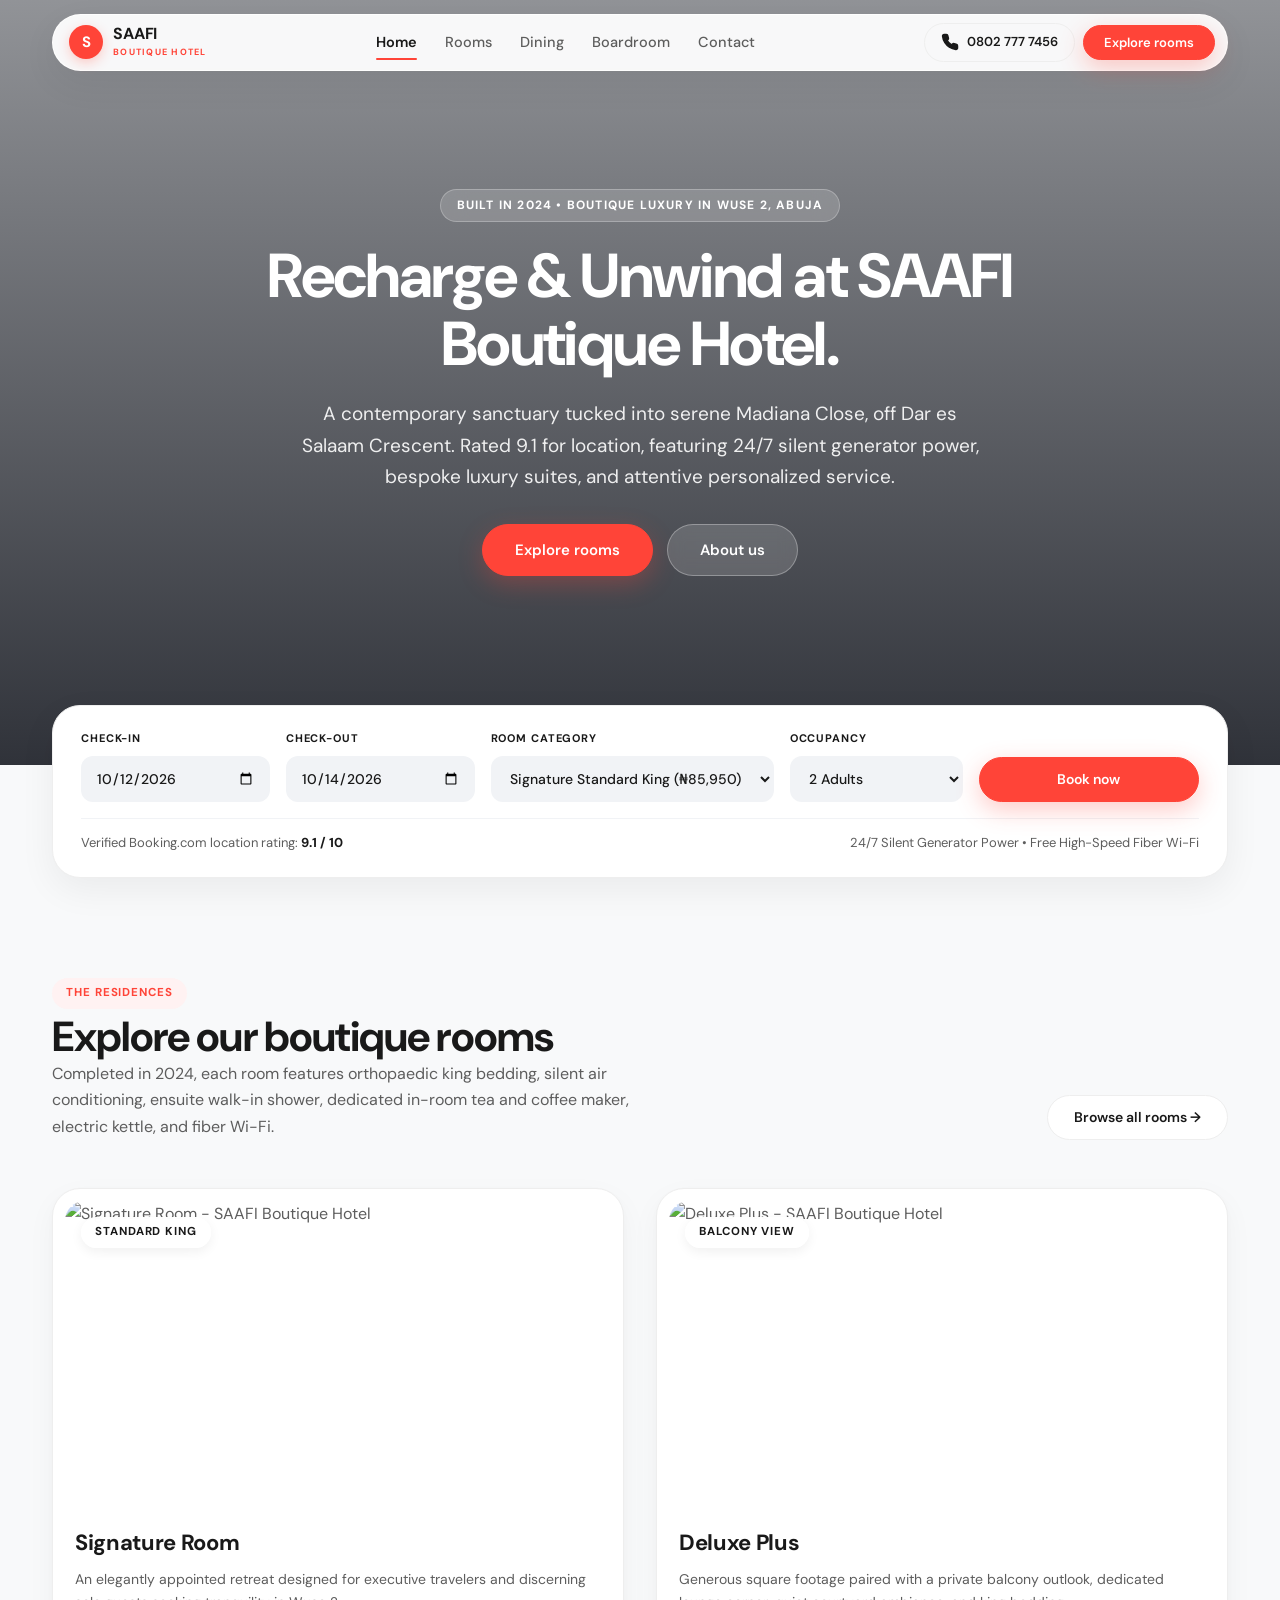
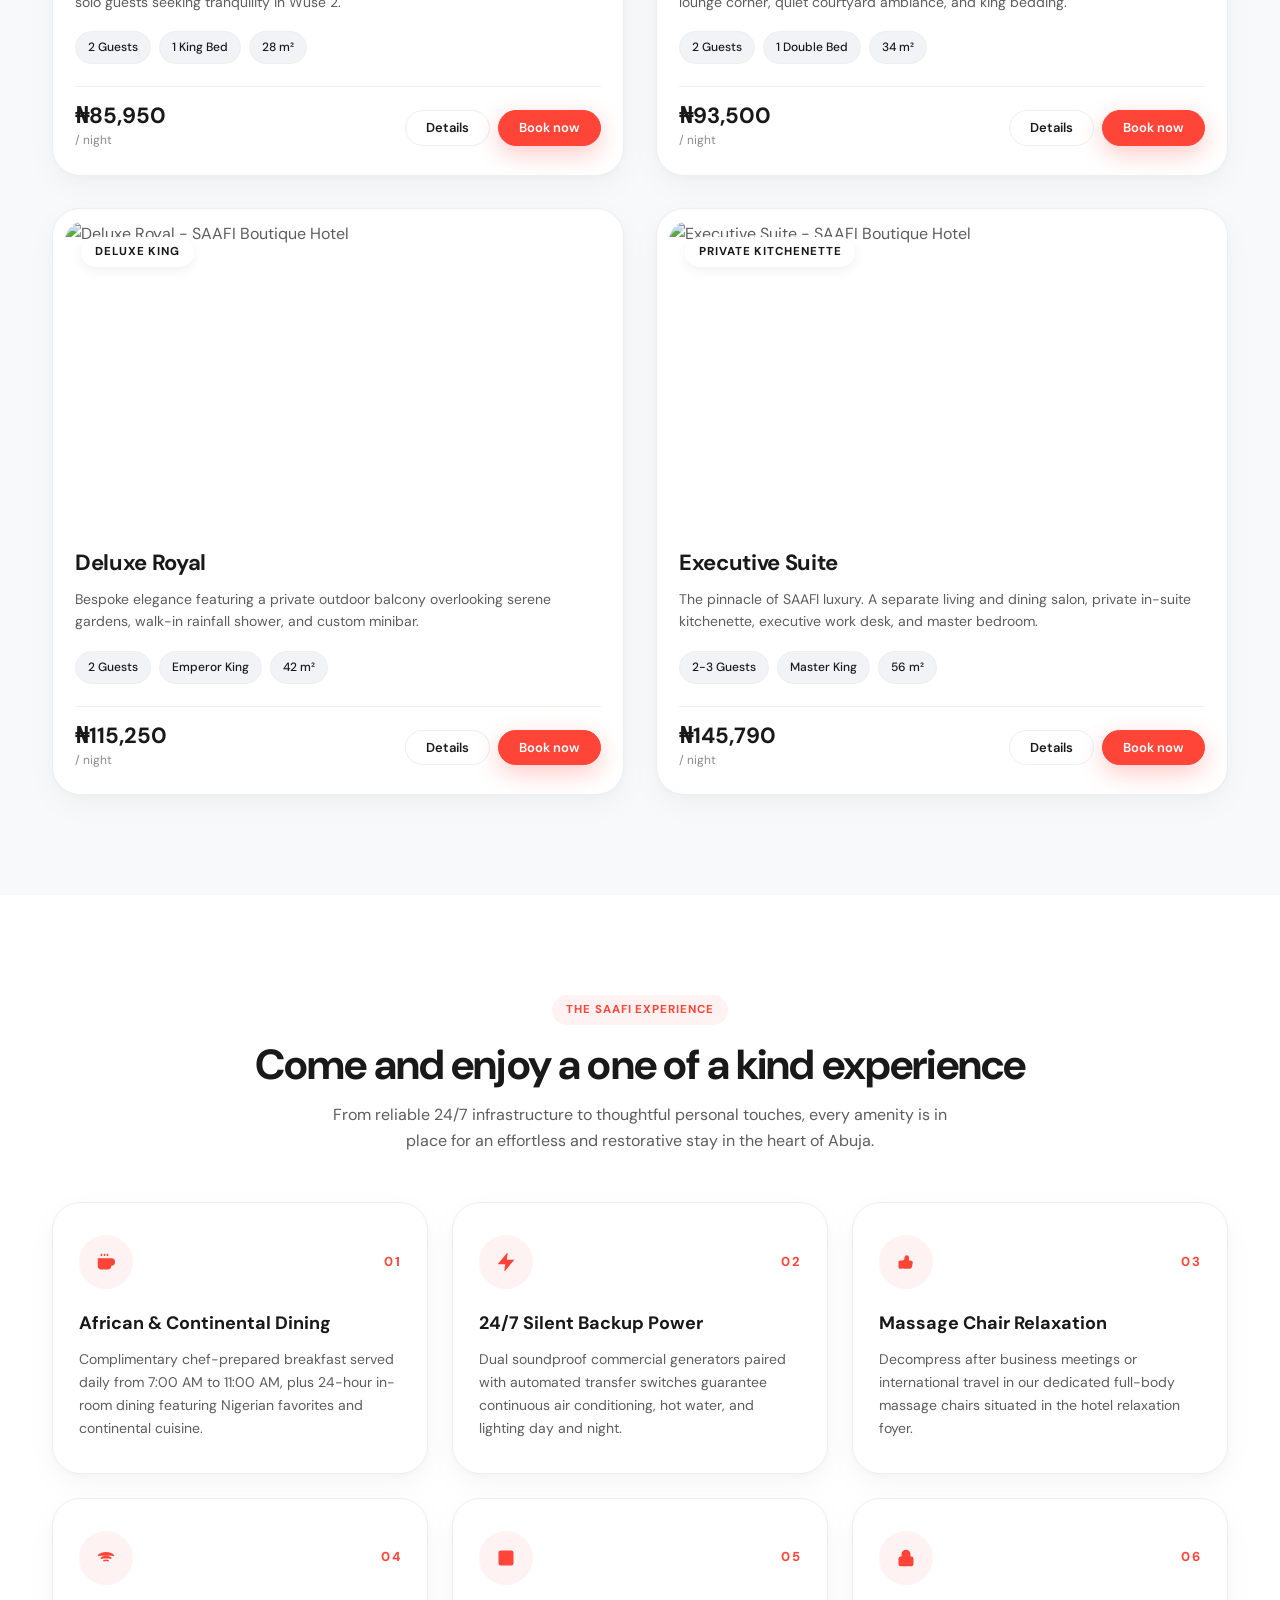
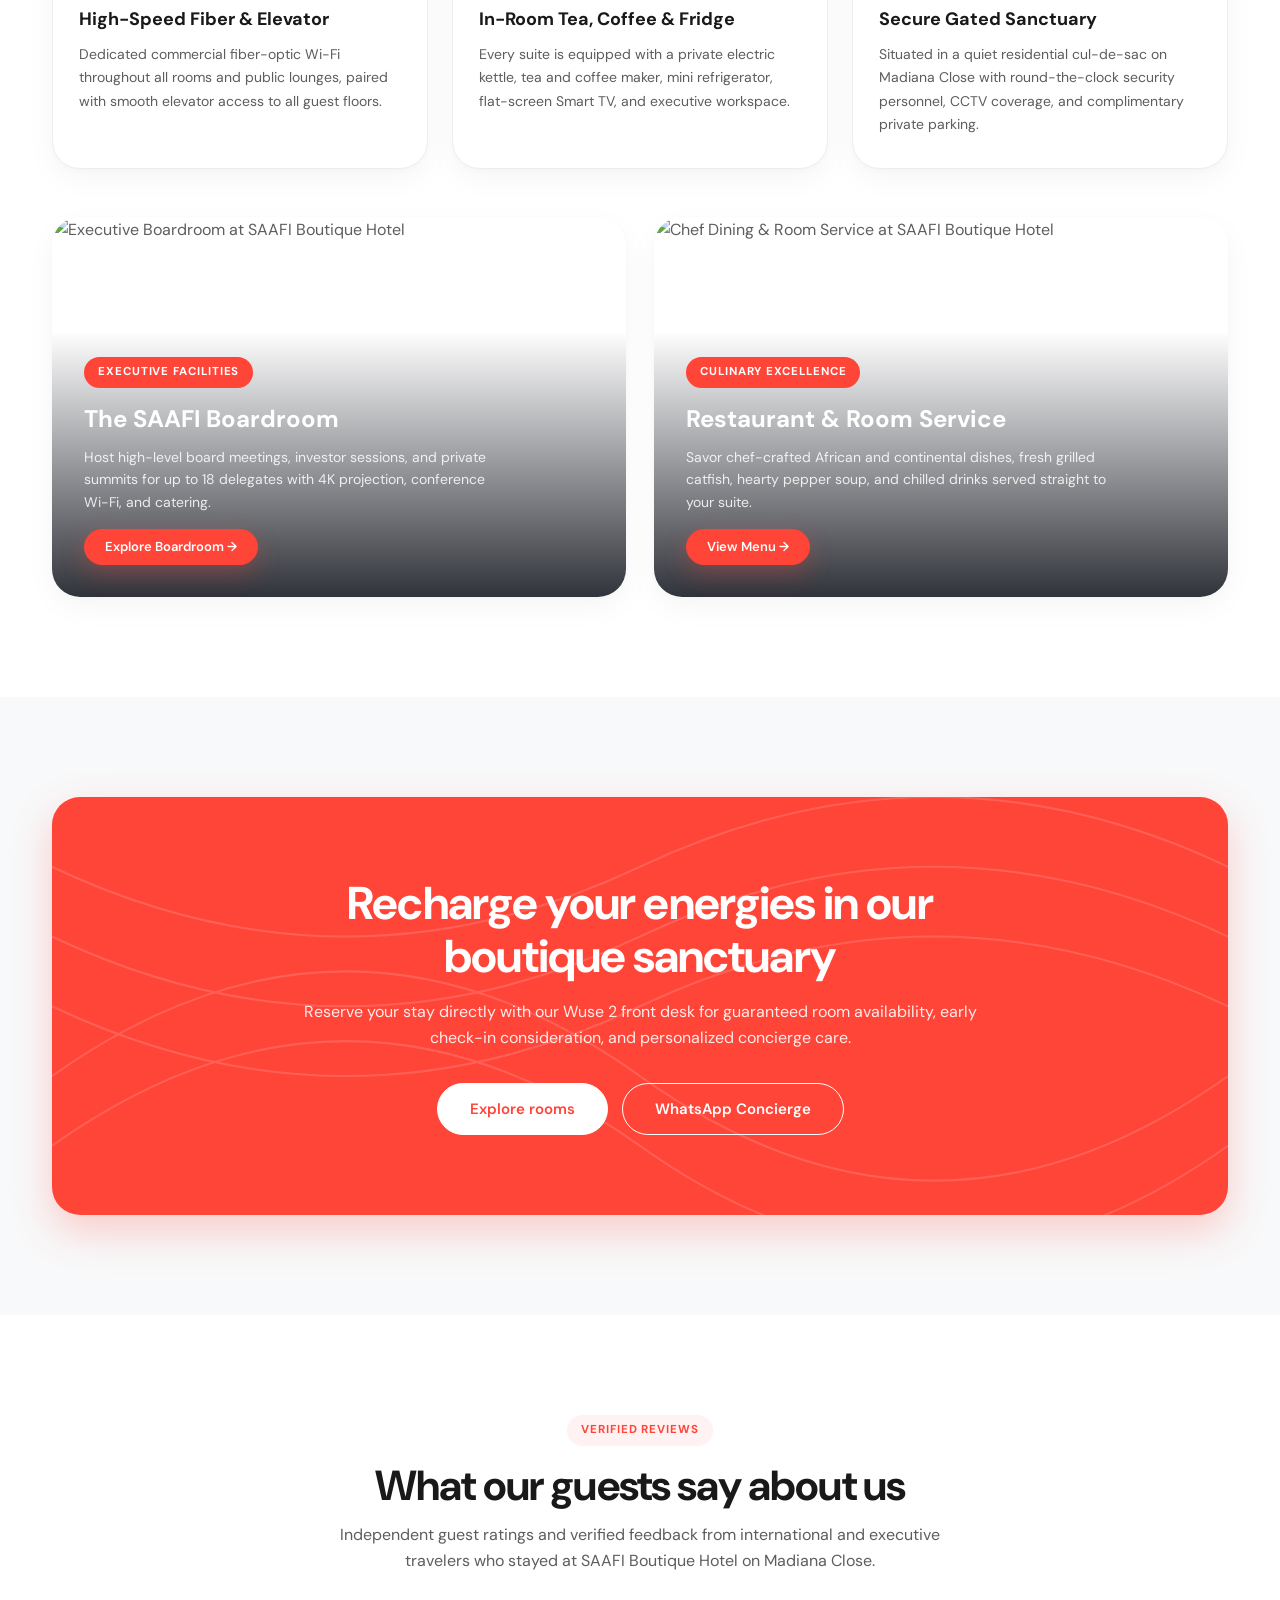
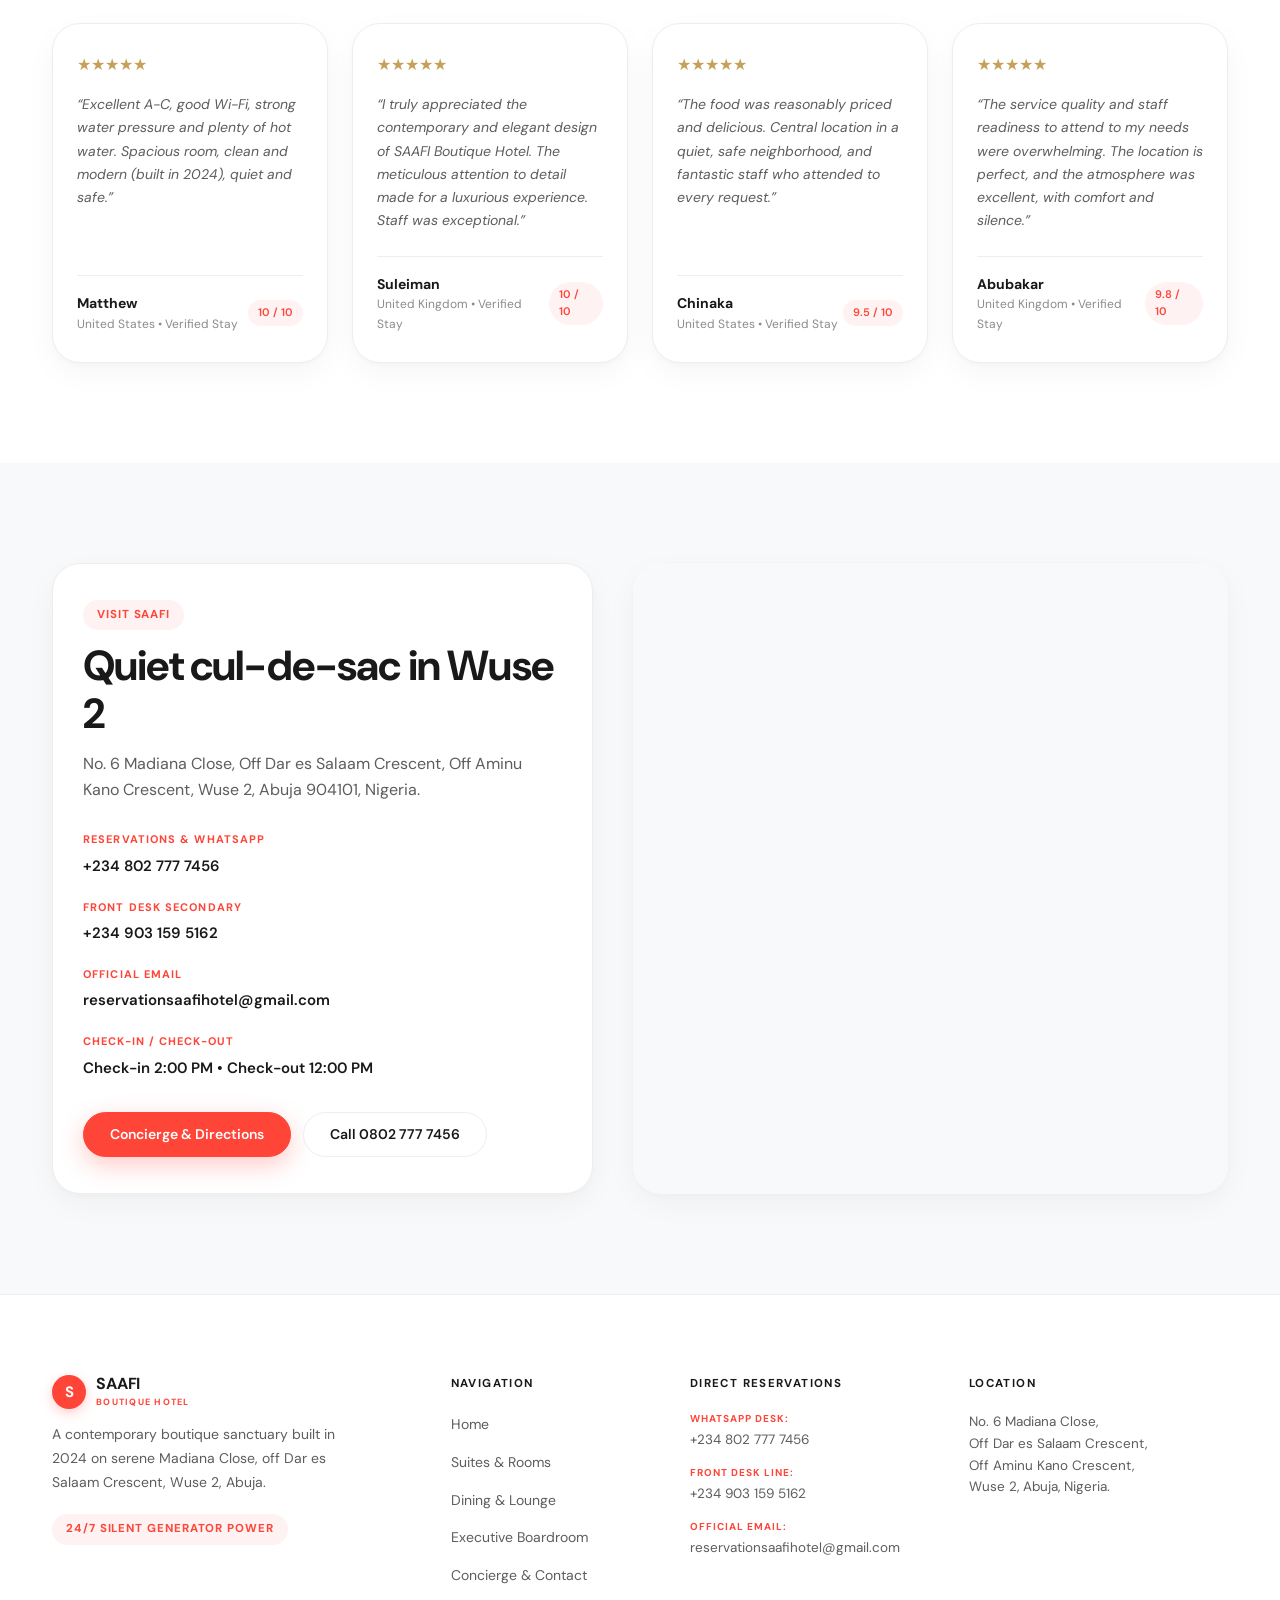
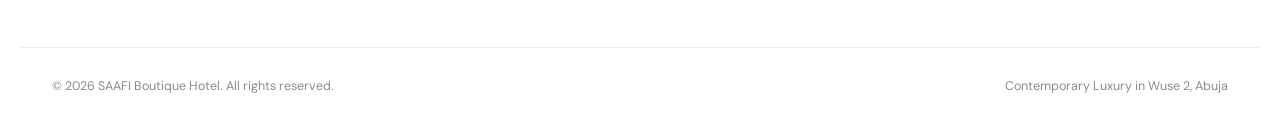
==== commit da7748c6: "Update header in index.html: mark Explore rooms CTA as btn-header-cta so it is hidden on mobile scre" ====
--- a/index.html
+++ b/index.html
@@ -37,7 +37,7 @@
             <svg class="svg-icon" viewBox="0 0 24 24" fill="none" stroke="currentColor" stroke-width="2"><path d="M22 16.92v3a2 2 0 0 1-2.18 2 19.79 19.79 0 0 1-8.63-3.07 19.5 19.5 0 0 1-6-6 19.79 19.79 0 0 1-3.07-8.67A2 2 0 0 1 4.11 2h3a2 2 0 0 1 2 1.72 12.84 12.84 0 0 0 .7 2.81 2 2 0 0 1-.45 2.11L8.09 9.91a16 16 0 0 0 6 6l1.27-1.27a2 2 0 0 1 2.11-.45 12.84 12.84 0 0 0 2.81.7A2 2 0 0 1 22 16.92z"/></svg>
             <span>0802 777 7456</span>
           </a>
-          <a href="rooms.html" class="btn btn-primary btn-sm">Explore rooms</a>
+          <a href="rooms.html" class="btn btn-primary btn-sm btn-header-cta">Explore rooms</a>
           <button class="mobile-toggle" id="mobileToggle" aria-label="Toggle navigation">
             <span class="bar"></span>
             <span class="bar"></span>
--- a/styles.css
+++ b/styles.css
@@ -131,8 +131,8 @@
   left: 0;
   right: 0;
   z-index: 100;
-  padding-top: max(16px, var(--safe-top));
-  padding-bottom: 12px;
+  padding-top: max(14px, var(--safe-top));
+  padding-bottom: 10px;
   pointer-events: none;
   transition: all 0.3s ease;
 }
@@ -144,22 +144,31 @@
   background: rgba(255, 255, 255, 0.94);
   backdrop-filter: blur(20px);
   -webkit-backdrop-filter: blur(20px);
-  border: 1px solid rgba(255, 255, 255, 0.8);
+  border: 1px solid rgba(255, 255, 255, 0.85);
   border-radius: var(--radius-pill);
   box-shadow: var(--shadow-nav);
-  padding: 8px 12px 8px 20px;
+  padding: 8px 12px 8px 16px;
   pointer-events: auto;
+  gap: 12px;
+}
+
+@media (max-width: 767px) {
+  .header-inner {
+    padding: 6px 8px 6px 14px;
+    border: 1px solid rgba(228, 231, 235, 0.9);
+  }
 }
 
 .brand-logo {
   display: flex;
   align-items: center;
   gap: 10px;
+  flex-shrink: 0;
 }
 
 .brand-icon {
-  width: 38px;
-  height: 38px;
+  width: 34px;
+  height: 34px;
   border-radius: var(--radius-pill);
   background: var(--primary);
   display: flex;
@@ -167,12 +176,14 @@
   justify-content: center;
   color: #FFFFFF;
   font-weight: 700;
+  font-size: 15px;
+  box-shadow: 0 4px 12px var(--primary-glow);
+  letter-spacing: -0.02em;
+  flex-shrink: 0;
+}
+
+.brand-title {
   font-size: 16px;
-  box-shadow: 0 4px 12px var(--primary-glow);
-}
-
-.brand-title {
-  font-size: 18px;
   font-weight: 700;
   letter-spacing: -0.01em;
   color: var(--text-title);
@@ -181,8 +192,8 @@
 }
 
 .brand-sub {
-  font-size: 9.5px;
-  letter-spacing: 0.12em;
+  font-size: 9px;
+  letter-spacing: 0.14em;
   text-transform: uppercase;
   font-weight: 700;
   color: var(--primary);
@@ -230,7 +241,19 @@
 .header-actions {
   display: flex;
   align-items: center;
-  gap: 10px;
+  gap: 8px;
+  flex-shrink: 0;
+}
+
+/* Hide the Explore rooms button on mobile header to avoid crowded pill */
+.header-actions .btn-header-cta {
+  display: none;
+}
+
+@media (min-width: 768px) {
+  .header-actions .btn-header-cta {
+    display: inline-flex;
+  }
 }
 
 .header-actions .desk-tel {
@@ -406,14 +429,15 @@
   justify-content: center;
   align-items: center;
   gap: 5px;
-  width: 40px;
-  height: 40px;
+  width: 38px;
+  height: 38px;
   border: 1px solid var(--border-card);
   border-radius: var(--radius-pill);
   background: #FFFFFF;
   cursor: pointer;
   padding: 0;
   z-index: 105;
+  flex-shrink: 0;
 }
 
 @media (min-width: 992px) {
@@ -447,7 +471,7 @@
   -webkit-backdrop-filter: blur(28px);
   display: flex;
   flex-direction: column;
-  padding-top: calc(90px + var(--safe-top));
+  padding-top: calc(85px + var(--safe-top));
   padding-bottom: calc(32px + var(--safe-bottom));
   padding-left: 24px;
   padding-right: 24px;
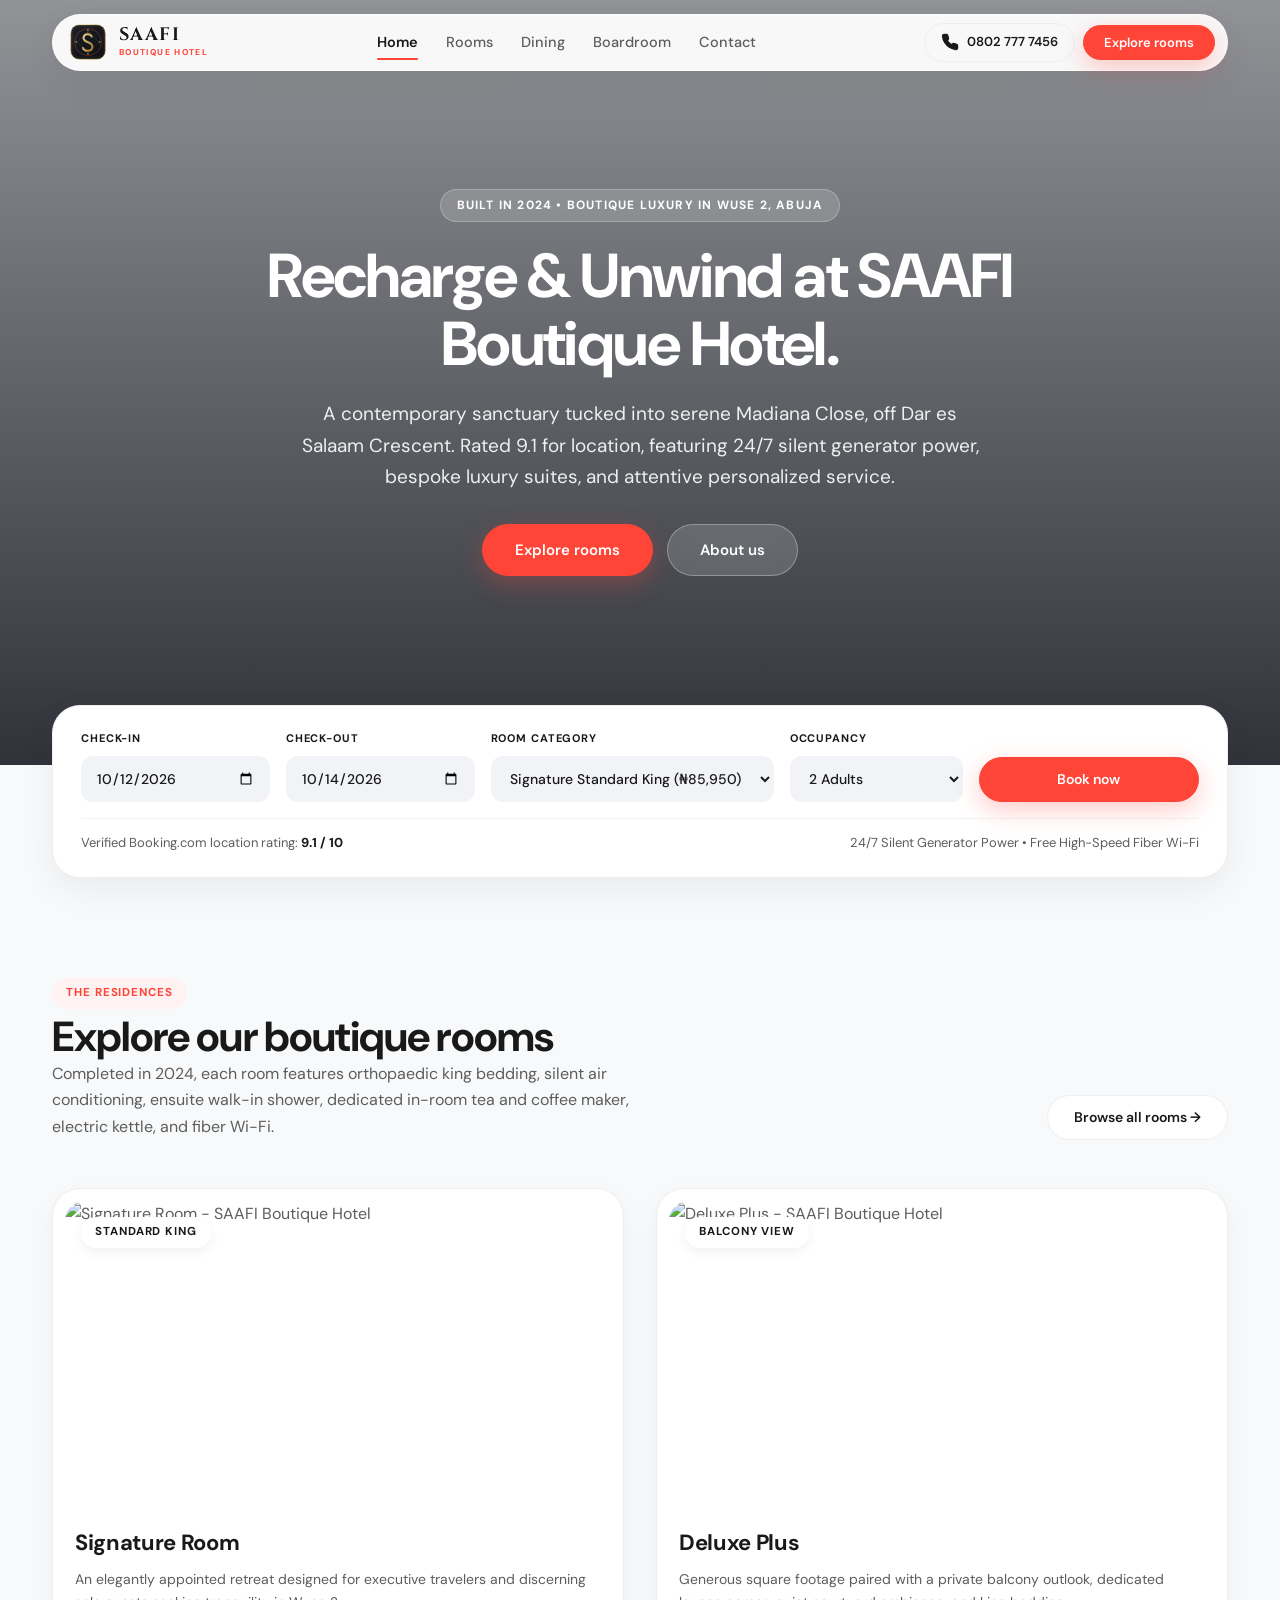
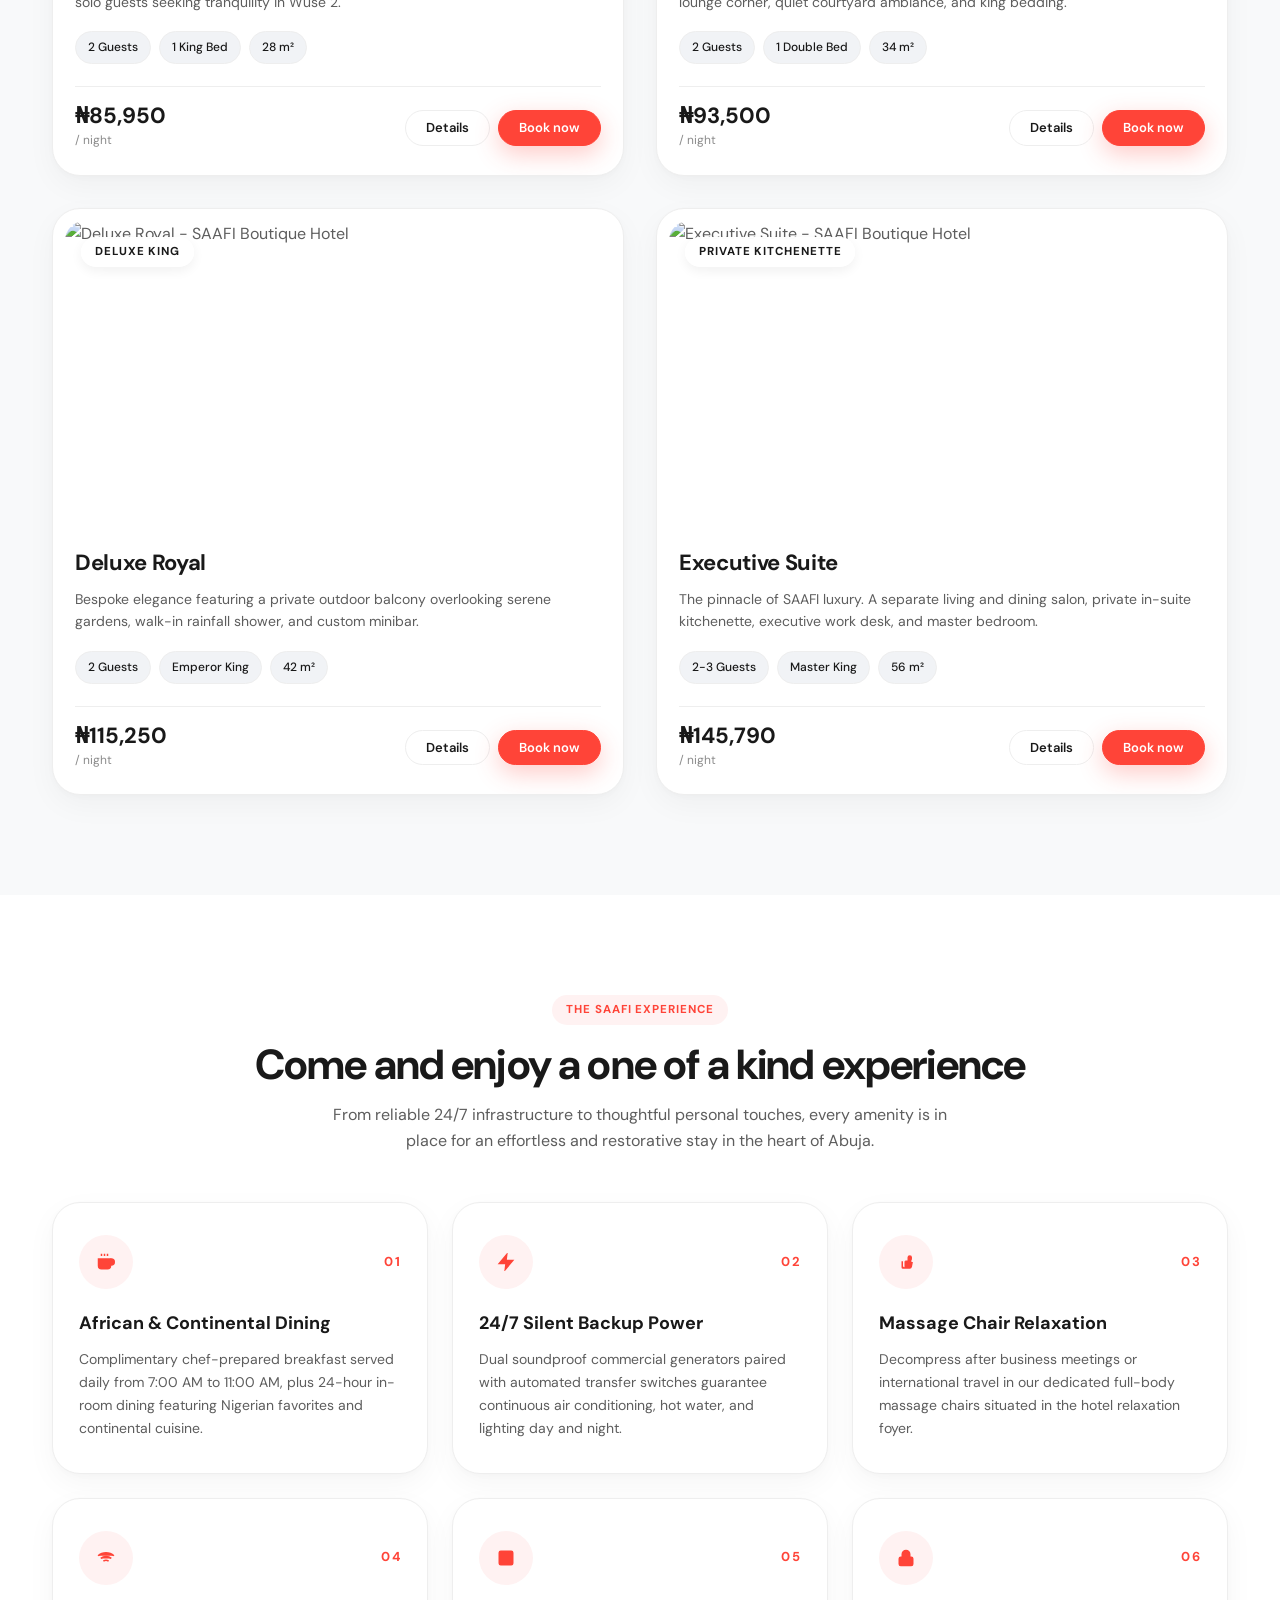
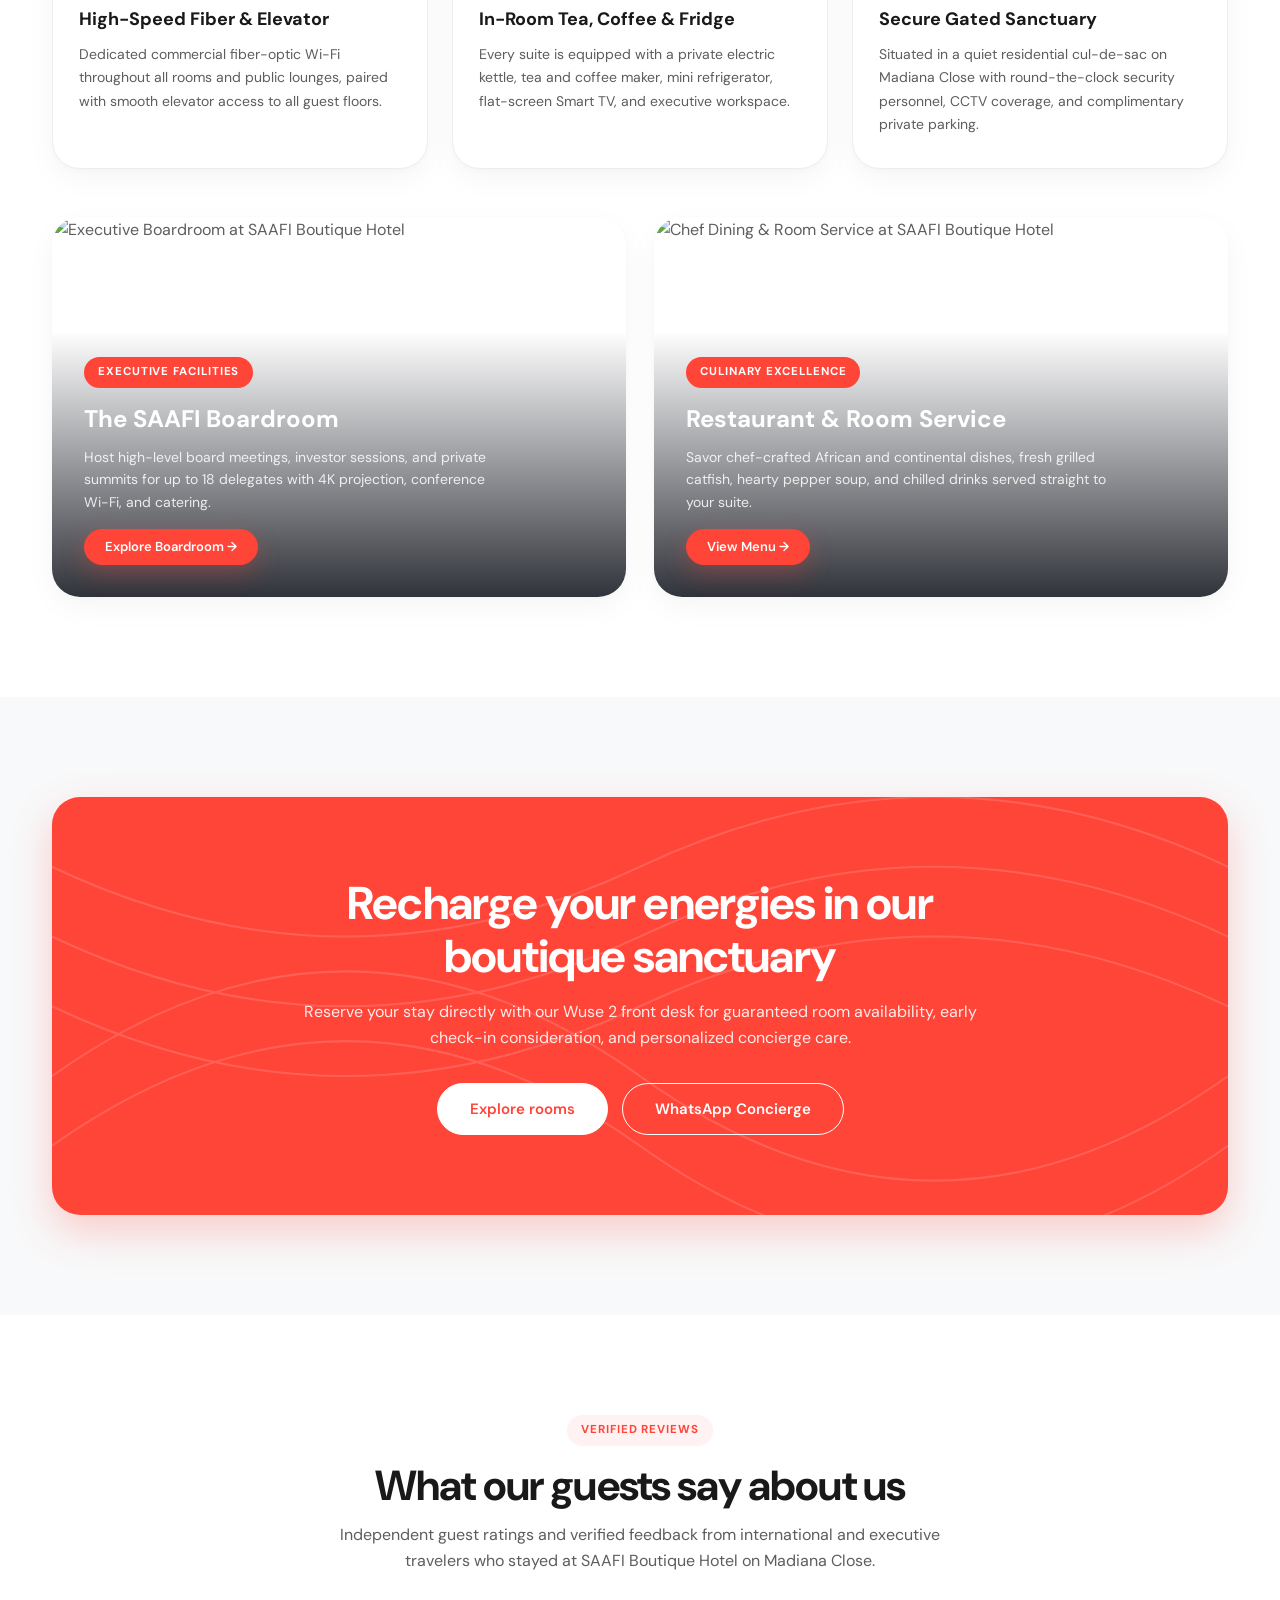
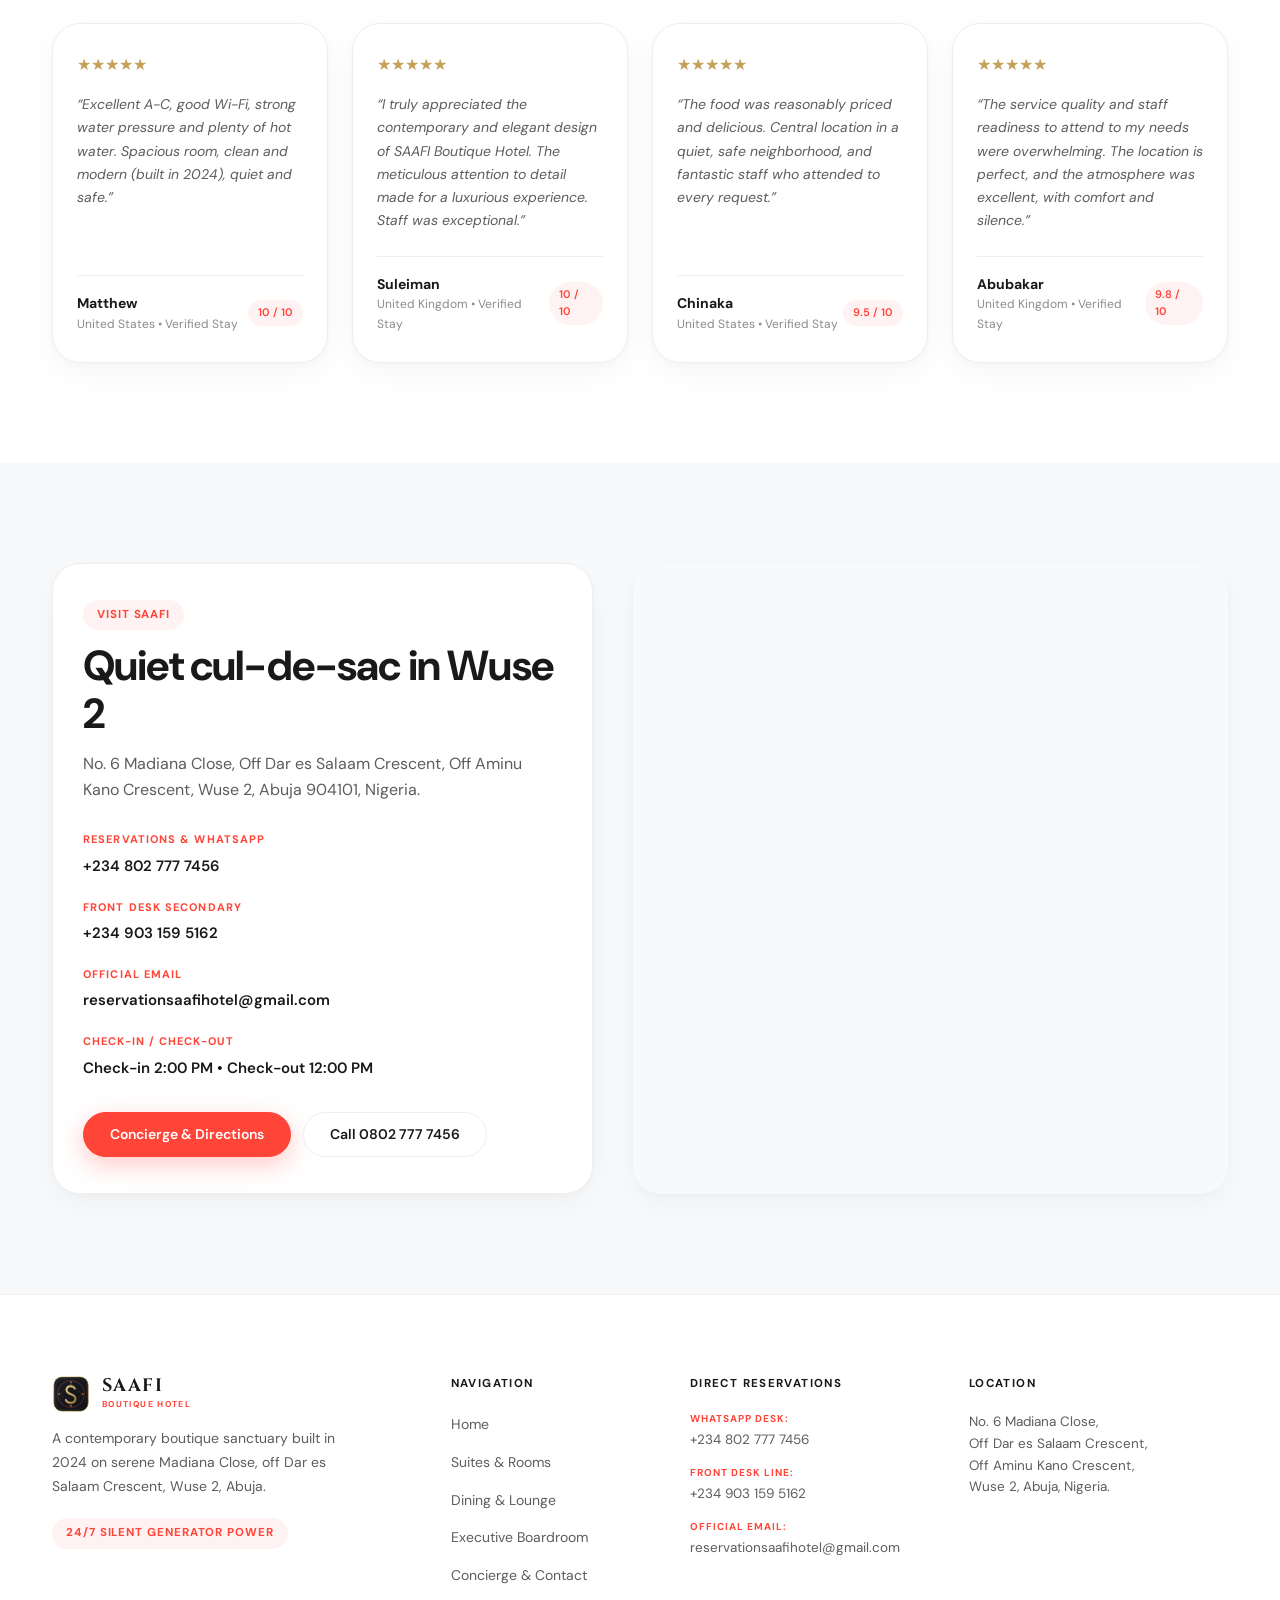
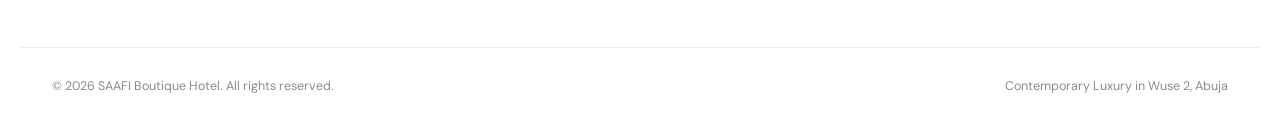
==== commit 1c493229: "Update header and footer logo branding to use bespoke SVG monogram" ====
--- a/index.html
+++ b/index.html
@@ -17,7 +17,7 @@
     <div class="container">
       <div class="header-inner">
         <a href="index.html" class="brand-logo">
-          <span class="brand-icon">S</span>
+          <span class="brand-icon"><img src="logo.svg" alt="SAAFI Monogram" width="38" height="38"></span>
           <div class="brand-text">
             <span class="brand-title">SAAFI</span>
             <span class="brand-sub">BOUTIQUE HOTEL</span>
@@ -291,7 +291,7 @@
           <div class="amenity-card">
             <div class="amenity-top">
               <div class="amenity-icon-box">
-                <svg class="svg-icon" viewBox="0 0 24 24" fill="none" stroke="currentColor" stroke-width="2"><path d="M7 11v 8a1 1 0 0 1 -1 1h-2a1 1 0 0 1 -1 -1v-7a1 1 0 0 1 1 -1h3a4 4 0 0 0 4 -4v-1a2 2 0 0 1 4 0v5h3a2 2 0 0 1 2 2l-1 5a2 3 0 0 1 -2 2h-7a3 3 0 0 1 -3 -3"></path></svg>
+                <svg class="svg-icon" viewBox="0 0 24 24" fill="none" stroke="currentColor" stroke-width="2"><path d="M7 11v 8a1 1 0 0 0 1 1h2a1 1 0 0 0 1 -1v-7a1 1 0 0 0 1 -1h3a4 4 0 0 0 4 -4v-1a2 2 0 0 0 -4 0v5h3a2 2 0 0 0 2 2l-1 5a2 3 0 0 1 -2 2h-7a3 3 0 0 1 -3 -3"></path></svg>
               </div>
               <span class="amenity-number">03</span>
             </div>
@@ -508,7 +508,7 @@
     <div class="container footer-grid">
       <div class="footer-brand">
         <div class="brand-logo">
-          <span class="brand-icon">S</span>
+          <span class="brand-icon"><img src="logo.svg" alt="SAAFI Monogram" width="38" height="38"></span>
           <div class="brand-text">
             <span class="brand-title">SAAFI</span>
             <span class="brand-sub">BOUTIQUE HOTEL</span>
@@ -573,4 +573,4 @@
 
   <script src="app.js"></script>
 </body>
-</html>
+</html>
--- a/styles.css
+++ b/styles.css
@@ -1,1653 +1,1442 @@
 /* ==========================================================================
-   SAAFI BOUTIQUE HOTEL - BRIX RENTAL X DESIGN SYSTEM
-   Signature Coral Red (#FF4438) & Contemporary Boutique Luxury for Wuse 2, Abuja
-   ========================================================================== */
-
-@import url('https://fonts.googleapis.com/css2?family=DM+Sans:ital,opsz,wght@0,9..40,100..1000;1,9..40,100..1000&display=swap');
-
+SAAFI BOUTIQUE HOTEL - BRIX RENTAL X DESIGN SYSTEM
+Signature Coral Red (#FF4438) & Contemporary Boutique Luxury for Wuse 2, Abuja
+========================================================================== */
+@import url('https://fonts.googleapis.com/css2?family=Cinzel:wght@600;700;800&family=DM+Sans:ital,opsz,wght@0,9..40,100..1000;1,9..40,100..1000&display=swap');
 :root {
-  /* Rental X Official Palette */
-  --primary: #FF4438;             /* Signature Coral / Electric Red */
-  --primary-hover: #E63B30;       /* Darker Coral Red on hover */
-  --primary-light: #FFF2F2;       /* Soft Coral Tint for badge backgrounds */
-  --primary-glow: rgba(255, 68, 56, 0.25);
-
-  --bg-page: #F8F9FA;             /* Warm clean off-white background */
-  --bg-card: #FFFFFF;             /* Pure crisp white card surface */
-  --bg-subtle: #F1F3F6;           /* Subtle neutral background */
-  --bg-dark-card: #191919;        /* Deep contrast neutral */
-  --bg-banner: #FF4438;           /* Signature coral red banner */
-
-  /* Neutral Typography Hierarchy */
-  --text-title: #191919;          /* Neutrals 800 - High-contrast titles */
-  --text-body: #5D5D5D;           /* Neutrals 600 - Clean body text */
-  --text-muted: #8B8B8B;          /* Neutrals 500 - Secondary metadata */
-  --text-light: #FFFFFF;          /* Pure white on hero / dark surfaces */
-
-  /* Brand Accents */
-  --accent-gold: #C5A059;         /* Subtle luxury gold accent for stars/ratings */
-  --whatsapp: #25D366;            /* WhatsApp brand green */
-  --whatsapp-hover: #1EBE5D;
-
-  /* Borders & Dividers */
-  --border-card: #EEEEEE;         /* Crisp 1px card border */
-  --border-subtle: #F1F3F6;
-  --border-dark: #2C2C2C;
-  --border-focus: #191919;
-
-  /* Rental X Signature Rounded Radii */
-  --radius-3xl: 28px;             /* Rounded-3xl for main cards */
-  --radius-2xl: 20px;             /* Rounded-2xl for media containers */
-  --radius-xl: 16px;              /* Rounded-xl for inputs and chips */
-  --radius-lg: 12px;
-  --radius-md: 8px;
-  --radius-pill: 9999px;          /* Pill navbar, buttons, and spec chips */
-
-  /* Soft Ambient Shadows */
-  --shadow-card: 0 10px 30px rgba(0, 0, 0, 0.04), 0 2px 6px rgba(0, 0, 0, 0.02);
-  --shadow-hover: 0 20px 40px rgba(0, 0, 0, 0.08), 0 4px 12px rgba(0, 0, 0, 0.03);
-  --shadow-nav: 0 12px 36px rgba(0, 0, 0, 0.06);
-  --shadow-button: 0 8px 24px rgba(255, 68, 56, 0.28);
-  --shadow-sticky: 0 24px 60px rgba(0, 0, 0, 0.08);
-
-  /* Fonts & Spring Easings */
-  --font-main: 'DM Sans', -apple-system, BlinkMacSystemFont, 'Segoe UI', Roboto, sans-serif;
-  --spring-ease: cubic-bezier(0.16, 1, 0.3, 1);
-  --transition-fast: 0.2s ease;
-  --transition-smooth: 0.35s var(--spring-ease);
-
-  /* Safe Area Insets for Mobile / iPhone Notch */
-  --safe-top: env(safe-area-inset-top, 0px);
-  --safe-bottom: env(safe-area-inset-bottom, 0px);
-  --container-max: 1240px;
-}
-
+/* Rental X Official Palette */
+--primary: #FF4438; /* Signature Coral / Electric Red */
+--primary-hover: #E63B30; /* Darker Coral Red on hover */
+--primary-light: #FFF2F2; /* Soft Coral Tint for badge backgrounds */
+--primary-glow: rgba(255, 68, 56, 0.25);
+--bg-page: #F8F9FA; /* Warm clean off-white background */
+--bg-card: #FFFFFF; /* Pure crisp white card surface */
+--bg-subtle: #F1F3F6; /* Subtle neutral background */
+--bg-dark-card: #191919; /* Deep contrast neutral */
+--bg-banner: #FF4438; /* Signature coral red banner */
+/* Neutral Typography Hierarchy */
+--text-title: #191919; /* Neutrals 800 - High-contrast titles */
+--text-body: #5D5D5D; /* Neutrals 600 - Clean body text */
+--text-muted: #8B8B8B; /* Neutrals 500 - Secondary metadata */
+--text-light: #FFFFFF; /* Pure white on hero / dark surfaces */
+/* Brand Accents */
+--accent-gold: #C5A059; /* Subtle luxury gold accent for stars/ratings */
+--whatsapp: #25D366; /* WhatsApp brand green */
+--whatsapp-hover: #1EBE5D;
+/* Borders & Dividers */
+--border-card: #EEEEEE; /* Crisp 1px card border */
+--border-subtle: #F1F3F6;
+--border-dark: #2C2C2C;
+--border-focus: #191919;
+/* Rental X Signature Rounded Radii */
+--radius-3xl: 28px; /* Rounded-3xl for main cards */
+--radius-2xl: 20px; /* Rounded-2xl for media containers */
+--radius-xl: 16px; /* Rounded-xl for inputs and chips */
+--radius-lg: 12px;
+--radius-md: 8px;
+--radius-pill: 9999px; /* Pill navbar, buttons, and spec chips */
+/* Soft Ambient Shadows */
+--shadow-card: 0 10px 30px rgba(0, 0, 0, 0.04), 0 2px 6px rgba(0, 0, 0, 0.02);
+--shadow-hover: 0 20px 40px rgba(0, 0, 0, 0.08), 0 4px 12px rgba(0, 0, 0, 0.03);
+--shadow-nav: 0 12px 36px rgba(0, 0, 0, 0.06);
+--shadow-button: 0 8px 24px rgba(255, 68, 56, 0.28);
+--shadow-sticky: 0 24px 60px rgba(0, 0, 0, 0.08);
+/* Fonts & Spring Easings */
+--font-main: 'DM Sans', -apple-system, BlinkMacSystemFont, 'Segoe UI', Roboto, sans-serif;
+--spring-ease: cubic-bezier(0.16, 1, 0.3, 1);
+--transition-fast: 0.2s ease;
+--transition-smooth: 0.35s var(--spring-ease);
+/* Safe Area Insets for Mobile / iPhone Notch */
+--safe-top: env(safe-area-inset-top, 0px);
+--safe-bottom: env(safe-area-inset-bottom, 0px);
+--container-max: 1240px;
+}
 /* Base Reset */
 *, *::before, *::after {
-  box-sizing: border-box;
-  margin: 0;
-  padding: 0;
-}
-
+box-sizing: border-box;
+margin: 0;
+padding: 0;
+}
 html {
-  scroll-behavior: smooth;
-  font-size: 16px;
-}
-
+scroll-behavior: smooth;
+font-size: 16px;
+}
 body {
-  background-color: var(--bg-page);
-  color: var(--text-body);
-  font-family: var(--font-main);
-  line-height: 1.6;
-  -webkit-font-smoothing: antialiased;
-  -moz-osx-font-smoothing: grayscale;
-  overflow-x: hidden;
-  padding-bottom: 76px;
-}
-
+background-color: var(--bg-page);
+color: var(--text-body);
+font-family: var(--font-main);
+line-height: 1.6;
+-webkit-font-smoothing: antialiased;
+-moz-osx-font-smoothing: grayscale;
+overflow-x: hidden;
+padding-bottom: 76px;
+}
 @media (min-width: 900px) {
-  body {
-    padding-bottom: 0;
-  }
-}
-
+body {
+padding-bottom: 0;
+}
+}
 img {
-  max-width: 100%;
-  height: auto;
-  display: block;
-}
-
+max-width: 100%;
+height: auto;
+display: block;
+}
 a {
-  color: inherit;
-  text-decoration: none;
-}
-
+color: inherit;
+text-decoration: none;
+}
 button, input, select, textarea {
-  font-family: inherit;
-}
-
+font-family: inherit;
+}
 .container {
-  width: 100%;
-  max-width: var(--container-max);
-  margin-left: auto;
-  margin-right: auto;
-  padding-left: 20px;
-  padding-right: 20px;
-}
-
+width: 100%;
+max-width: var(--container-max);
+margin-left: auto;
+margin-right: auto;
+padding-left: 20px;
+padding-right: 20px;
+}
 @media (min-width: 768px) {
-  .container {
-    padding-left: 32px;
-    padding-right: 32px;
-  }
-}
-
-/* ==========================================================================
-   Header & Floating Pill Navigation (Rental X Style)
-   ========================================================================== */
+.container {
+padding-left: 32px;
+padding-right: 32px;
+}
+}
+/* ==========================================================================
+Header & Floating Pill Navigation (Rental X Style)
+========================================================================== */
 .site-header {
-  position: fixed;
-  top: 0;
-  left: 0;
-  right: 0;
-  z-index: 100;
-  padding-top: max(14px, var(--safe-top));
-  padding-bottom: 10px;
-  pointer-events: none;
-  transition: all 0.3s ease;
-}
-
+position: fixed;
+top: 0;
+left: 0;
+right: 0;
+z-index: 100;
+padding-top: max(14px, var(--safe-top));
+padding-bottom: 10px;
+pointer-events: none;
+transition: all 0.3s ease;
+}
 .header-inner {
-  display: flex;
-  align-items: center;
-  justify-content: space-between;
-  background: rgba(255, 255, 255, 0.94);
-  backdrop-filter: blur(20px);
-  -webkit-backdrop-filter: blur(20px);
-  border: 1px solid rgba(255, 255, 255, 0.85);
-  border-radius: var(--radius-pill);
-  box-shadow: var(--shadow-nav);
-  padding: 8px 12px 8px 16px;
-  pointer-events: auto;
-  gap: 12px;
-}
-
+display: flex;
+align-items: center;
+justify-content: space-between;
+background: rgba(255, 255, 255, 0.94);
+backdrop-filter: blur(20px);
+-webkit-backdrop-filter: blur(20px);
+border: 1px solid rgba(255, 255, 255, 0.85);
+border-radius: var(--radius-pill);
+box-shadow: var(--shadow-nav);
+padding: 8px 12px 8px 16px;
+pointer-events: auto;
+gap: 12px;
+}
 @media (max-width: 767px) {
-  .header-inner {
-    padding: 6px 8px 6px 14px;
-    border: 1px solid rgba(228, 231, 235, 0.9);
-  }
-}
-
+.header-inner {
+padding: 6px 8px 6px 14px;
+border: 1px solid rgba(228, 231, 235, 0.9);
+}
+}
 .brand-logo {
-  display: flex;
-  align-items: center;
-  gap: 10px;
-  flex-shrink: 0;
-}
-
+display: flex;
+align-items: center;
+gap: 12px;
+flex-shrink: 0;
+}
 .brand-icon {
-  width: 34px;
-  height: 34px;
-  border-radius: var(--radius-pill);
-  background: var(--primary);
-  display: flex;
-  align-items: center;
-  justify-content: center;
-  color: #FFFFFF;
-  font-weight: 700;
-  font-size: 15px;
-  box-shadow: 0 4px 12px var(--primary-glow);
-  letter-spacing: -0.02em;
-  flex-shrink: 0;
-}
-
+width: 38px;
+height: 38px;
+border-radius: 10px;
+background: url('logo.svg') no-repeat center / contain;
+display: flex;
+align-items: center;
+justify-content: center;
+color: transparent;
+font-size: 0;
+flex-shrink: 0;
+overflow: hidden;
+}
+.brand-icon img {
+width: 100%;
+height: 100%;
+object-fit: contain;
+display: block;
+}
 .brand-title {
-  font-size: 16px;
-  font-weight: 700;
-  letter-spacing: -0.01em;
-  color: var(--text-title);
-  line-height: 1.1;
-  display: block;
-}
-
+font-family: 'Cinzel', serif;
+font-size: 18px;
+font-weight: 700;
+letter-spacing: 0.08em;
+color: var(--text-title);
+line-height: 1.1;
+display: block;
+}
 .brand-sub {
-  font-size: 9px;
-  letter-spacing: 0.14em;
-  text-transform: uppercase;
-  font-weight: 700;
-  color: var(--primary);
-  display: block;
-  margin-top: 2px;
-}
-
+font-size: 8.5px;
+letter-spacing: 0.16em;
+text-transform: uppercase;
+font-weight: 700;
+color: var(--primary);
+display: block;
+margin-top: 2px;
+}
 .desktop-nav {
-  display: none;
-  align-items: center;
-  gap: 28px;
-}
-
+display: none;
+align-items: center;
+gap: 28px;
+}
 @media (min-width: 992px) {
-  .desktop-nav {
-    display: flex;
-  }
-}
-
+.desktop-nav {
+display: flex;
+}
+}
 .nav-link {
-  font-size: 14.5px;
-  font-weight: 500;
-  color: var(--text-body);
-  transition: color var(--transition-fast);
-  position: relative;
-  padding: 6px 0;
-}
-
+font-size: 14.5px;
+font-weight: 500;
+color: var(--text-body);
+transition: color var(--transition-fast);
+position: relative;
+padding: 6px 0;
+}
 .nav-link:hover, .nav-link.active {
-  color: var(--text-title);
-  font-weight: 600;
-}
-
+color: var(--text-title);
+font-weight: 600;
+}
 .nav-link.active::after {
-  content: '';
-  position: absolute;
-  bottom: 0;
-  left: 0;
-  right: 0;
-  height: 2px;
-  background: var(--primary);
-  border-radius: 2px;
-}
-
+content: '';
+position: absolute;
+bottom: 0;
+left: 0;
+right: 0;
+height: 2px;
+background: var(--primary);
+border-radius: 2px;
+}
 .header-actions {
-  display: flex;
-  align-items: center;
-  gap: 8px;
-  flex-shrink: 0;
-}
-
+display: flex;
+align-items: center;
+gap: 8px;
+flex-shrink: 0;
+}
 /* Hide the Explore rooms button on mobile header to avoid crowded pill */
 .header-actions .btn-header-cta {
-  display: none;
-}
-
+display: none;
+}
 @media (min-width: 768px) {
-  .header-actions .btn-header-cta {
-    display: inline-flex;
-  }
-}
-
+.header-actions .btn-header-cta {
+display: inline-flex;
+}
+}
 .header-actions .desk-tel {
-  display: none;
-  font-size: 13px;
-  font-weight: 600;
-  color: var(--text-title);
-  padding: 8px 16px;
-  border-radius: var(--radius-pill);
-  border: 1px solid var(--border-card);
-  transition: all var(--transition-fast);
-}
-
+display: none;
+font-size: 13px;
+font-weight: 600;
+color: var(--text-title);
+padding: 8px 16px;
+border-radius: var(--radius-pill);
+border: 1px solid var(--border-card);
+transition: all var(--transition-fast);
+}
 .header-actions .desk-tel:hover {
-  border-color: var(--text-title);
-}
-
+border-color: var(--text-title);
+}
 @media (min-width: 640px) {
-  .header-actions .desk-tel {
-    display: inline-flex;
-    align-items: center;
-    gap: 8px;
-  }
-}
-
-/* ==========================================================================
-   Buttons, Badges & Chips
-   ========================================================================== */
+.header-actions .desk-tel {
+display: inline-flex;
+align-items: center;
+gap: 8px;
+}
+}
+/* ==========================================================================
+Buttons, Badges & Chips
+========================================================================== */
 .btn {
-  display: inline-flex;
-  align-items: center;
-  justify-content: center;
-  gap: 8px;
-  padding: 13px 26px;
-  font-size: 14px;
-  font-weight: 600;
-  border-radius: var(--radius-pill);
-  cursor: pointer;
-  border: 1px solid transparent;
-  transition: all var(--transition-smooth);
-  line-height: 1.2;
-  white-space: nowrap;
-  text-decoration: none;
-}
-
+display: inline-flex;
+align-items: center;
+justify-content: center;
+gap: 8px;
+padding: 13px 26px;
+font-size: 14px;
+font-weight: 600;
+border-radius: var(--radius-pill);
+cursor: pointer;
+border: 1px solid transparent;
+transition: all var(--transition-smooth);
+line-height: 1.2;
+white-space: nowrap;
+text-decoration: none;
+}
 .btn-sm {
-  padding: 9px 20px;
-  font-size: 13px;
-}
-
+padding: 9px 20px;
+font-size: 13px;
+}
 .btn-lg {
-  padding: 16px 32px;
-  font-size: 15px;
-}
-
+padding: 16px 32px;
+font-size: 15px;
+}
 .btn-primary {
-  background: var(--primary);
-  color: #FFFFFF;
-  border-color: var(--primary);
-  box-shadow: var(--shadow-button);
-}
-
+background: var(--primary);
+color: #FFFFFF;
+border-color: var(--primary);
+box-shadow: var(--shadow-button);
+}
 .btn-primary:hover {
-  background: var(--primary-hover);
-  border-color: var(--primary-hover);
-  transform: translateY(-2px);
-  box-shadow: 0 12px 28px rgba(255, 68, 56, 0.35);
-}
-
+background: var(--primary-hover);
+border-color: var(--primary-hover);
+transform: translateY(-2px);
+box-shadow: 0 12px 28px rgba(255, 68, 56, 0.35);
+}
 .btn-outline {
-  background: #FFFFFF;
-  color: var(--text-title);
-  border-color: var(--border-card);
-}
-
+background: #FFFFFF;
+color: var(--text-title);
+border-color: var(--border-card);
+}
 .btn-outline:hover {
-  border-color: var(--text-title);
-  transform: translateY(-2px);
-  box-shadow: var(--shadow-card);
-}
-
+border-color: var(--text-title);
+transform: translateY(-2px);
+box-shadow: var(--shadow-card);
+}
 .btn-white {
-  background: #FFFFFF;
-  color: var(--primary);
-  border-color: #FFFFFF;
-}
-
+background: #FFFFFF;
+color: var(--primary);
+border-color: #FFFFFF;
+}
 .btn-white:hover {
-  background: #F8F9FA;
-  transform: translateY(-2px);
-  box-shadow: 0 10px 24px rgba(0, 0, 0, 0.1);
-}
-
+background: #F8F9FA;
+transform: translateY(-2px);
+box-shadow: 0 10px 24px rgba(0, 0, 0, 0.1);
+}
 .btn-whatsapp {
-  background: var(--whatsapp);
-  color: #FFFFFF;
-  border-color: var(--whatsapp);
-}
-
+background: var(--whatsapp);
+color: #FFFFFF;
+border-color: var(--whatsapp);
+}
 .btn-whatsapp:hover {
-  background: var(--whatsapp-hover);
-  border-color: var(--whatsapp-hover);
-  transform: translateY(-2px);
-  box-shadow: 0 8px 24px rgba(37, 211, 102, 0.25);
-}
-
+background: var(--whatsapp-hover);
+border-color: var(--whatsapp-hover);
+transform: translateY(-2px);
+box-shadow: 0 8px 24px rgba(37, 211, 102, 0.25);
+}
 .btn-full {
-  width: 100%;
-}
-
+width: 100%;
+}
 .svg-icon {
-  width: 18px;
-  height: 18px;
-  flex-shrink: 0;
-  fill: currentColor;
-}
-
+width: 18px;
+height: 18px;
+flex-shrink: 0;
+fill: currentColor;
+}
 /* Spec Chips & Badges */
 .badge-pill {
-  display: inline-flex;
-  align-items: center;
-  gap: 6px;
-  padding: 6px 14px;
-  border-radius: var(--radius-pill);
-  font-size: 11.5px;
-  font-weight: 700;
-  letter-spacing: 0.08em;
-  text-transform: uppercase;
-}
-
+display: inline-flex;
+align-items: center;
+gap: 6px;
+padding: 6px 14px;
+border-radius: var(--radius-pill);
+font-size: 11.5px;
+font-weight: 700;
+letter-spacing: 0.08em;
+text-transform: uppercase;
+}
 .badge-coral {
-  background: var(--primary);
-  color: #FFFFFF;
-}
-
+background: var(--primary);
+color: #FFFFFF;
+}
 .badge-coral-soft {
-  background: var(--primary-light);
-  color: var(--primary);
-}
-
+background: var(--primary-light);
+color: var(--primary);
+}
 .badge-white {
-  background: rgba(255, 255, 255, 0.95);
-  backdrop-filter: blur(8px);
-  color: var(--text-title);
-  box-shadow: 0 4px 12px rgba(0, 0, 0, 0.06);
-}
-
+background: rgba(255, 255, 255, 0.95);
+backdrop-filter: blur(8px);
+color: var(--text-title);
+box-shadow: 0 4px 12px rgba(0, 0, 0, 0.06);
+}
 .spec-chip {
-  display: inline-flex;
-  align-items: center;
-  gap: 6px;
-  padding: 6px 12px;
-  background: var(--bg-subtle);
-  border: 1px solid var(--border-card);
-  border-radius: var(--radius-pill);
-  font-size: 12px;
-  font-weight: 500;
-  color: var(--text-title);
-}
-
+display: inline-flex;
+align-items: center;
+gap: 6px;
+padding: 6px 12px;
+background: var(--bg-subtle);
+border: 1px solid var(--border-card);
+border-radius: var(--radius-pill);
+font-size: 12px;
+font-weight: 500;
+color: var(--text-title);
+}
 .spec-chip svg {
-  width: 14px;
-  height: 14px;
-  color: var(--text-muted);
-}
-
-/* ==========================================================================
-   Mobile Toggle & Navigation Drawer
-   ========================================================================== */
+width: 14px;
+height: 14px;
+color: var(--text-muted);
+}
+/* ==========================================================================
+Mobile Toggle & Navigation Drawer
+========================================================================== */
 .mobile-toggle {
-  display: flex;
-  flex-direction: column;
-  justify-content: center;
-  align-items: center;
-  gap: 5px;
-  width: 38px;
-  height: 38px;
-  border: 1px solid var(--border-card);
-  border-radius: var(--radius-pill);
-  background: #FFFFFF;
-  cursor: pointer;
-  padding: 0;
-  z-index: 105;
-  flex-shrink: 0;
-}
-
+display: flex;
+flex-direction: column;
+justify-content: center;
+align-items: center;
+gap: 5px;
+width: 38px;
+height: 38px;
+border: 1px solid var(--border-card);
+border-radius: var(--radius-pill);
+background: #FFFFFF;
+cursor: pointer;
+padding: 0;
+z-index: 105;
+flex-shrink: 0;
+}
 @media (min-width: 992px) {
-  .mobile-toggle {
-    display: none;
-  }
-}
-
+.mobile-toggle {
+display: none;
+}
+}
 .mobile-toggle .bar {
-  width: 18px;
-  height: 2px;
-  background: var(--text-title);
-  border-radius: 2px;
-  transition: all 0.3s ease;
-}
-
+width: 18px;
+height: 2px;
+background: var(--text-title);
+border-radius: 2px;
+transition: all 0.3s ease;
+}
 .mobile-toggle.active .bar:nth-child(1) {
-  transform: translateY(3.5px) rotate(45deg);
-}
-
+transform: translateY(3.5px) rotate(45deg);
+}
 .mobile-toggle.active .bar:nth-child(2) {
-  transform: translateY(-3.5px) rotate(-45deg);
-}
-
+transform: translateY(-3.5px) rotate(-45deg);
+}
 .mobile-drawer {
-  position: fixed;
-  inset: 0;
-  z-index: 95;
-  background: rgba(255, 255, 255, 0.98);
-  backdrop-filter: blur(28px);
-  -webkit-backdrop-filter: blur(28px);
-  display: flex;
-  flex-direction: column;
-  padding-top: calc(85px + var(--safe-top));
-  padding-bottom: calc(32px + var(--safe-bottom));
-  padding-left: 24px;
-  padding-right: 24px;
-  opacity: 0;
-  pointer-events: none;
-  transform: translateY(-12px);
-  transition: all 0.4s var(--spring-ease);
-  overflow-y: auto;
-}
-
+position: fixed;
+inset: 0;
+z-index: 95;
+background: rgba(255, 255, 255, 0.98);
+backdrop-filter: blur(28px);
+-webkit-backdrop-filter: blur(28px);
+display: flex;
+flex-direction: column;
+padding-top: calc(85px + var(--safe-top));
+padding-bottom: calc(32px + var(--safe-bottom));
+padding-left: 24px;
+padding-right: 24px;
+opacity: 0;
+pointer-events: none;
+transform: translateY(-12px);
+transition: all 0.4s var(--spring-ease);
+overflow-y: auto;
+}
 .mobile-drawer.open {
-  opacity: 1;
-  pointer-events: auto;
-  transform: translateY(0);
-}
-
+opacity: 1;
+pointer-events: auto;
+transform: translateY(0);
+}
 .drawer-links {
-  display: flex;
-  flex-direction: column;
-  gap: 16px;
-  margin: 20px 0 32px;
-}
-
+display: flex;
+flex-direction: column;
+gap: 16px;
+margin: 20px 0 32px;
+}
 .drawer-link {
-  font-size: 22px;
-  font-weight: 700;
-  color: var(--text-title);
-  padding: 10px 0;
-  border-bottom: 1px solid var(--border-card);
-  display: flex;
-  align-items: center;
-  justify-content: space-between;
-}
-
+font-size: 22px;
+font-weight: 700;
+color: var(--text-title);
+padding: 10px 0;
+border-bottom: 1px solid var(--border-card);
+display: flex;
+align-items: center;
+justify-content: space-between;
+}
 .drawer-link:hover {
-  color: var(--primary);
-}
-
+color: var(--primary);
+}
 .drawer-contact {
-  background: var(--bg-subtle);
-  border-radius: var(--radius-xl);
-  padding: 20px;
-  margin-top: auto;
-  margin-bottom: 20px;
-}
-
+background: var(--bg-subtle);
+border-radius: var(--radius-xl);
+padding: 20px;
+margin-top: auto;
+margin-bottom: 20px;
+}
 .drawer-contact p {
-  font-size: 13px;
-  color: var(--text-body);
-  margin-bottom: 12px;
-}
-
-/* ==========================================================================
-   Hero Section with Full-Bleed Photo (Rental X Style)
-   ========================================================================== */
+font-size: 13px;
+color: var(--text-body);
+margin-bottom: 12px;
+}
+/* ==========================================================================
+Hero Section with Full-Bleed Photo (Rental X Style)
+========================================================================== */
 .hero-section {
-  position: relative;
-  min-height: 85vh;
-  display: flex;
-  align-items: center;
-  justify-content: center;
-  padding-top: calc(110px + var(--safe-top));
-  padding-bottom: 80px;
-  background-size: cover;
-  background-position: center;
-  background-repeat: no-repeat;
-  overflow: hidden;
-}
-
+position: relative;
+min-height: 85vh;
+display: flex;
+align-items: center;
+justify-content: center;
+padding-top: calc(110px + var(--safe-top));
+padding-bottom: 80px;
+background-size: cover;
+background-position: center;
+background-repeat: no-repeat;
+overflow: hidden;
+}
 .hero-overlay {
-  position: absolute;
-  inset: 0;
-  background: linear-gradient(180deg, rgba(20, 23, 31, 0.45) 0%, rgba(20, 23, 31, 0.88) 100%);
-  z-index: 1;
-}
-
+position: absolute;
+inset: 0;
+background: linear-gradient(180deg, rgba(20, 23, 31, 0.45) 0%, rgba(20, 23, 31, 0.88) 100%);
+z-index: 1;
+}
 .hero-content {
-  position: relative;
-  z-index: 2;
-  text-align: center;
-  max-width: 860px;
-  margin: 0 auto;
-}
-
+position: relative;
+z-index: 2;
+text-align: center;
+max-width: 860px;
+margin: 0 auto;
+}
 .hero-eyebrow {
-  display: inline-flex;
-  align-items: center;
-  gap: 8px;
-  padding: 6px 16px;
-  border-radius: var(--radius-pill);
-  background: rgba(255, 255, 255, 0.16);
-  backdrop-filter: blur(12px);
-  -webkit-backdrop-filter: blur(12px);
-  border: 1px solid rgba(255, 255, 255, 0.25);
-  color: #FFFFFF;
-  font-size: 12px;
-  font-weight: 700;
-  letter-spacing: 0.1em;
-  text-transform: uppercase;
-  margin-bottom: 20px;
-}
-
+display: inline-flex;
+align-items: center;
+gap: 8px;
+padding: 6px 16px;
+border-radius: var(--radius-pill);
+background: rgba(255, 255, 255, 0.16);
+backdrop-filter: blur(12px);
+-webkit-backdrop-filter: blur(12px);
+border: 1px solid rgba(255, 255, 255, 0.25);
+color: #FFFFFF;
+font-size: 12px;
+font-weight: 700;
+letter-spacing: 0.1em;
+text-transform: uppercase;
+margin-bottom: 20px;
+}
 .hero-title {
-  font-size: clamp(36px, 5.5vw, 62px);
-  font-weight: 700;
-  letter-spacing: -0.025em;
-  line-height: 1.1;
-  color: #FFFFFF;
-  margin-bottom: 20px;
-}
-
+font-size: clamp(36px, 5.5vw, 62px);
+font-weight: 700;
+letter-spacing: -0.025em;
+line-height: 1.1;
+color: #FFFFFF;
+margin-bottom: 20px;
+}
 .hero-sub {
-  font-size: clamp(16px, 1.8vw, 19px);
-  line-height: 1.65;
-  color: rgba(255, 255, 255, 0.9);
-  max-width: 680px;
-  margin: 0 auto 32px;
-}
-
+font-size: clamp(16px, 1.8vw, 19px);
+line-height: 1.65;
+color: rgba(255, 255, 255, 0.9);
+max-width: 680px;
+margin: 0 auto 32px;
+}
 .hero-actions {
-  display: flex;
-  align-items: center;
-  justify-content: center;
-  flex-wrap: wrap;
-  gap: 14px;
-  margin-bottom: 30px;
-}
-
-/* ==========================================================================
-   Integrated Booking Bar Card
-   ========================================================================== */
+display: flex;
+align-items: center;
+justify-content: center;
+flex-wrap: wrap;
+gap: 14px;
+margin-bottom: 30px;
+}
+/* ==========================================================================
+Integrated Booking Bar Card
+========================================================================== */
 .booking-bar-wrapper {
-  position: relative;
-  z-index: 10;
-  margin-top: -40px;
-  padding: 0 10px;
-}
-
+position: relative;
+z-index: 10;
+margin-top: -40px;
+padding: 0 10px;
+}
 @media (min-width: 768px) {
-  .booking-bar-wrapper {
-    margin-top: -60px;
-    padding: 0;
-  }
-}
-
+.booking-bar-wrapper {
+margin-top: -60px;
+padding: 0;
+}
+}
 .booking-bar-card {
-  background: var(--bg-card);
-  border-radius: var(--radius-3xl);
-  border: 1px solid var(--border-card);
-  box-shadow: var(--shadow-nav);
-  padding: 24px 28px;
-}
-
+background: var(--bg-card);
+border-radius: var(--radius-3xl);
+border: 1px solid var(--border-card);
+box-shadow: var(--shadow-nav);
+padding: 24px 28px;
+}
 .booking-bar-grid {
-  display: grid;
-  grid-template-columns: 1fr;
-  gap: 16px;
-}
-
+display: grid;
+grid-template-columns: 1fr;
+gap: 16px;
+}
 @media (min-width: 640px) {
-  .booking-bar-grid {
-    grid-template-columns: repeat(2, 1fr);
-  }
-}
-
+.booking-bar-grid {
+grid-template-columns: repeat(2, 1fr);
+}
+}
 @media (min-width: 1024px) {
-  .booking-bar-grid {
-    grid-template-columns: 1.2fr 1.2fr 1.8fr 1.1fr 1.4fr;
-    align-items: flex-end;
-  }
-}
-
+.booking-bar-grid {
+grid-template-columns: 1.2fr 1.2fr 1.8fr 1.1fr 1.4fr;
+align-items: flex-end;
+}
+}
 .booking-field {
-  display: flex;
-  flex-direction: column;
-}
-
+display: flex;
+flex-direction: column;
+}
 .booking-field label {
-  font-size: 11px;
-  font-weight: 700;
-  letter-spacing: 0.08em;
-  text-transform: uppercase;
-  color: var(--text-title);
-  margin-bottom: 8px;
-  display: flex;
-  align-items: center;
-  gap: 6px;
-}
-
+font-size: 11px;
+font-weight: 700;
+letter-spacing: 0.08em;
+text-transform: uppercase;
+color: var(--text-title);
+margin-bottom: 8px;
+display: flex;
+align-items: center;
+gap: 6px;
+}
 .booking-field input,
 .booking-field select {
-  width: 100%;
-  background: var(--bg-subtle);
-  border: 1px solid transparent;
-  color: var(--text-title);
-  font-size: 14px;
-  font-weight: 500;
-  padding: 12px 14px;
-  border-radius: var(--radius-lg);
-  outline: none;
-  transition: all var(--transition-fast);
-}
-
+width: 100%;
+background: var(--bg-subtle);
+border: 1px solid transparent;
+color: var(--text-title);
+font-size: 14px;
+font-weight: 500;
+padding: 12px 14px;
+border-radius: var(--radius-lg);
+outline: none;
+transition: all var(--transition-fast);
+}
 .booking-field input:focus,
 .booking-field select:focus {
-  background: #FFFFFF;
-  border-color: var(--primary);
-}
-
+background: #FFFFFF;
+border-color: var(--primary);
+}
 .booking-bar-summary {
-  display: flex;
-  align-items: center;
-  justify-content: space-between;
-  margin-top: 16px;
-  padding-top: 14px;
-  border-top: 1px solid var(--border-subtle);
-  font-size: 13px;
-  color: var(--text-body);
-}
-
+display: flex;
+align-items: center;
+justify-content: space-between;
+margin-top: 16px;
+padding-top: 14px;
+border-top: 1px solid var(--border-subtle);
+font-size: 13px;
+color: var(--text-body);
+}
 .booking-bar-summary strong {
-  color: var(--text-title);
-}
-
-/* ==========================================================================
-   Sections Common
-   ========================================================================== */
+color: var(--text-title);
+}
+/* ==========================================================================
+Sections Common
+========================================================================== */
 .section {
-  padding: 80px 0;
-}
-
+padding: 80px 0;
+}
 @media (min-width: 992px) {
-  .section {
-    padding: 100px 0;
-  }
-}
-
+.section {
+padding: 100px 0;
+}
+}
 .section-white {
-  background-color: #FFFFFF;
-}
-
+background-color: #FFFFFF;
+}
 .section-page {
-  background-color: var(--bg-page);
-}
-
+background-color: var(--bg-page);
+}
 .section-header {
-  display: flex;
-  flex-direction: column;
-  gap: 12px;
-  margin-bottom: 48px;
-}
-
+display: flex;
+flex-direction: column;
+gap: 12px;
+margin-bottom: 48px;
+}
 .section-header.text-center {
-  text-align: center;
-  align-items: center;
-}
-
+text-align: center;
+align-items: center;
+}
 .section-header-split {
-  display: flex;
-  flex-direction: column;
-  gap: 16px;
-  margin-bottom: 48px;
-}
-
+display: flex;
+flex-direction: column;
+gap: 16px;
+margin-bottom: 48px;
+}
 @media (min-width: 768px) {
-  .section-header-split {
-    flex-direction: row;
-    align-items: flex-end;
-    justify-content: space-between;
-  }
-}
-
+.section-header-split {
+flex-direction: row;
+align-items: flex-end;
+justify-content: space-between;
+}
+}
 .section-eyebrow {
-  margin-bottom: 4px;
-}
-
+margin-bottom: 4px;
+}
 .section-title {
-  font-size: clamp(28px, 4vw, 42px);
-  font-weight: 700;
-  letter-spacing: -0.02em;
-  color: var(--text-title);
-  line-height: 1.15;
-}
-
+font-size: clamp(28px, 4vw, 42px);
+font-weight: 700;
+letter-spacing: -0.02em;
+color: var(--text-title);
+line-height: 1.15;
+}
 .section-desc {
-  font-size: 16px;
-  color: var(--text-body);
-  line-height: 1.65;
-  max-width: 620px;
-}
-
-/* ==========================================================================
-   Suites Grid & Rounded-3xl Cards (Rental X Style)
-   ========================================================================== */
+font-size: 16px;
+color: var(--text-body);
+line-height: 1.65;
+max-width: 620px;
+}
+/* ==========================================================================
+Suites Grid & Rounded-3xl Cards (Rental X Style)
+========================================================================== */
 .suites-grid {
-  display: grid;
-  grid-template-columns: 1fr;
-  gap: 32px;
-}
-
+display: grid;
+grid-template-columns: 1fr;
+gap: 32px;
+}
 @media (min-width: 768px) {
-  .suites-grid {
-    grid-template-columns: repeat(2, 1fr);
-  }
-}
-
+.suites-grid {
+grid-template-columns: repeat(2, 1fr);
+}
+}
 .suite-card {
-  background: var(--bg-card);
-  border-radius: var(--radius-3xl);
-  border: 1px solid var(--border-card);
-  overflow: hidden;
-  box-shadow: var(--shadow-card);
-  display: flex;
-  flex-direction: column;
-  transition: transform var(--transition-smooth), box-shadow var(--transition-smooth);
-}
-
+background: var(--bg-card);
+border-radius: var(--radius-3xl);
+border: 1px solid var(--border-card);
+overflow: hidden;
+box-shadow: var(--shadow-card);
+display: flex;
+flex-direction: column;
+transition: transform var(--transition-smooth), box-shadow var(--transition-smooth);
+}
 .suite-card:hover {
-  transform: translateY(-5px);
-  box-shadow: var(--shadow-hover);
-}
-
+transform: translateY(-5px);
+box-shadow: var(--shadow-hover);
+}
 .suite-card-media {
-  position: relative;
-  height: 270px;
-  overflow: hidden;
-  margin: 12px 12px 0;
-  border-radius: var(--radius-2xl);
-}
-
+position: relative;
+height: 270px;
+overflow: hidden;
+margin: 12px 12px 0;
+border-radius: var(--radius-2xl);
+}
 @media (min-width: 992px) {
-  .suite-card-media {
-    height: 300px;
-  }
-}
-
+.suite-card-media {
+height: 300px;
+}
+}
 .suite-card-media img {
-  width: 100%;
-  height: 100%;
-  object-fit: cover;
-  transition: transform 0.6s var(--spring-ease);
-}
-
+width: 100%;
+height: 100%;
+object-fit: cover;
+transition: transform 0.6s var(--spring-ease);
+}
 .suite-card:hover .suite-card-media img {
-  transform: scale(1.04);
-}
-
+transform: scale(1.04);
+}
 .suite-card-badge {
-  position: absolute;
-  top: 16px;
-  left: 16px;
-  z-index: 2;
-}
-
+position: absolute;
+top: 16px;
+left: 16px;
+z-index: 2;
+}
 .suite-card-body {
-  padding: 24px 22px;
-  display: flex;
-  flex-direction: column;
-  flex: 1;
-}
-
+padding: 24px 22px;
+display: flex;
+flex-direction: column;
+flex: 1;
+}
 .suite-card-title {
-  font-size: 22px;
-  font-weight: 700;
-  letter-spacing: -0.015em;
-  color: var(--text-title);
-  margin-bottom: 8px;
-}
-
+font-size: 22px;
+font-weight: 700;
+letter-spacing: -0.015em;
+color: var(--text-title);
+margin-bottom: 8px;
+}
 .suite-card-desc {
-  font-size: 14px;
-  color: var(--text-body);
-  line-height: 1.6;
-  margin-bottom: 18px;
-}
-
+font-size: 14px;
+color: var(--text-body);
+line-height: 1.6;
+margin-bottom: 18px;
+}
 .suite-specs-strip {
-  display: flex;
-  flex-wrap: wrap;
-  gap: 8px;
-  margin-bottom: 22px;
-}
-
+display: flex;
+flex-wrap: wrap;
+gap: 8px;
+margin-bottom: 22px;
+}
 .suite-card-footer {
-  display: flex;
-  align-items: center;
-  justify-content: space-between;
-  margin-top: auto;
-  padding-top: 18px;
-  border-top: 1px solid var(--border-card);
-  gap: 12px;
-}
-
+display: flex;
+align-items: center;
+justify-content: space-between;
+margin-top: auto;
+padding-top: 18px;
+border-top: 1px solid var(--border-card);
+gap: 12px;
+}
 .suite-price-block {
-  display: flex;
-  flex-direction: column;
-}
-
+display: flex;
+flex-direction: column;
+}
 .suite-price {
-  font-size: 22px;
-  font-weight: 700;
-  color: var(--text-title);
-  line-height: 1;
-}
-
+font-size: 22px;
+font-weight: 700;
+color: var(--text-title);
+line-height: 1;
+}
 .suite-price-period {
-  font-size: 12px;
-  color: var(--text-muted);
-  margin-top: 4px;
-}
-
+font-size: 12px;
+color: var(--text-muted);
+margin-top: 4px;
+}
 .suite-card-actions {
-  display: flex;
-  align-items: center;
-  gap: 8px;
-}
-
-/* ==========================================================================
-   Experience / Amenities Section (Circular Badges & Photo Cards)
-   ========================================================================== */
+display: flex;
+align-items: center;
+gap: 8px;
+}
+/* ==========================================================================
+Experience / Amenities Section (Circular Badges & Photo Cards)
+========================================================================== */
 .amenities-grid {
-  display: grid;
-  grid-template-columns: 1fr;
-  gap: 24px;
-}
-
+display: grid;
+grid-template-columns: 1fr;
+gap: 24px;
+}
 @media (min-width: 640px) {
-  .amenities-grid {
-    grid-template-columns: repeat(2, 1fr);
-  }
-}
-
+.amenities-grid {
+grid-template-columns: repeat(2, 1fr);
+}
+}
 @media (min-width: 1024px) {
-  .amenities-grid {
-    grid-template-columns: repeat(3, 1fr);
-  }
-}
-
+.amenities-grid {
+grid-template-columns: repeat(3, 1fr);
+}
+}
 .amenity-card {
-  background: var(--bg-card);
-  border-radius: var(--radius-3xl);
-  border: 1px solid var(--border-card);
-  padding: 32px 26px;
-  box-shadow: var(--shadow-card);
-  display: flex;
-  flex-direction: column;
-  transition: transform var(--transition-smooth), box-shadow var(--transition-smooth);
-}
-
+background: var(--bg-card);
+border-radius: var(--radius-3xl);
+border: 1px solid var(--border-card);
+padding: 32px 26px;
+box-shadow: var(--shadow-card);
+display: flex;
+flex-direction: column;
+transition: transform var(--transition-smooth), box-shadow var(--transition-smooth);
+}
 .amenity-card:hover {
-  transform: translateY(-4px);
-  box-shadow: var(--shadow-hover);
-}
-
+transform: translateY(-4px);
+box-shadow: var(--shadow-hover);
+}
 .amenity-top {
-  display: flex;
-  align-items: center;
-  justify-content: space-between;
-  margin-bottom: 20px;
-}
-
+display: flex;
+align-items: center;
+justify-content: space-between;
+margin-bottom: 20px;
+}
 .amenity-icon-box {
-  width: 54px;
-  height: 54px;
-  border-radius: 50%;
-  background: var(--primary-light);
-  color: var(--primary);
-  display: flex;
-  align-items: center;
-  justify-content: center;
-}
-
+width: 54px;
+height: 54px;
+border-radius: 50%;
+background: var(--primary-light);
+color: var(--primary);
+display: flex;
+align-items: center;
+justify-content: center;
+}
 .amenity-number {
-  font-size: 13px;
-  font-weight: 700;
-  color: var(--primary);
-  letter-spacing: 0.1em;
-}
-
+font-size: 13px;
+font-weight: 700;
+color: var(--primary);
+letter-spacing: 0.1em;
+}
 .amenity-title {
-  font-size: 18px;
-  font-weight: 700;
-  color: var(--text-title);
-  margin-bottom: 10px;
-}
-
+font-size: 18px;
+font-weight: 700;
+color: var(--text-title);
+margin-bottom: 10px;
+}
 .amenity-text {
-  font-size: 14px;
-  color: var(--text-body);
-  line-height: 1.65;
-}
-
+font-size: 14px;
+color: var(--text-body);
+line-height: 1.65;
+}
 /* Full-Bleed Experience Photo Cards */
 .experience-grid {
-  display: grid;
-  grid-template-columns: 1fr;
-  gap: 28px;
-  margin-top: 48px;
-}
-
+display: grid;
+grid-template-columns: 1fr;
+gap: 28px;
+margin-top: 48px;
+}
 @media (min-width: 768px) {
-  .experience-grid {
-    grid-template-columns: repeat(2, 1fr);
-  }
-}
-
+.experience-grid {
+grid-template-columns: repeat(2, 1fr);
+}
+}
 .experience-photo-card {
-  position: relative;
-  height: 380px;
-  border-radius: var(--radius-3xl);
-  overflow: hidden;
-  box-shadow: var(--shadow-card);
-  display: flex;
-  align-items: flex-end;
-  padding: 32px;
-}
-
+position: relative;
+height: 380px;
+border-radius: var(--radius-3xl);
+overflow: hidden;
+box-shadow: var(--shadow-card);
+display: flex;
+align-items: flex-end;
+padding: 32px;
+}
 .experience-photo-card img {
-  position: absolute;
-  inset: 0;
-  width: 100%;
-  height: 100%;
-  object-fit: cover;
-  transition: transform 0.6s var(--spring-ease);
-}
-
+position: absolute;
+inset: 0;
+width: 100%;
+height: 100%;
+object-fit: cover;
+transition: transform 0.6s var(--spring-ease);
+}
 .experience-photo-card:hover img {
-  transform: scale(1.05);
-}
-
+transform: scale(1.05);
+}
 .experience-photo-overlay {
-  position: absolute;
-  inset: 0;
-  background: linear-gradient(180deg, rgba(0, 0, 0, 0) 30%, rgba(20, 23, 31, 0.88) 100%);
-}
-
+position: absolute;
+inset: 0;
+background: linear-gradient(180deg, rgba(0, 0, 0, 0) 30%, rgba(20, 23, 31, 0.88) 100%);
+}
 .experience-photo-content {
-  position: relative;
-  z-index: 2;
-  color: #FFFFFF;
-}
-
+position: relative;
+z-index: 2;
+color: #FFFFFF;
+}
 .experience-photo-title {
-  font-size: 24px;
-  font-weight: 700;
-  margin-bottom: 8px;
-}
-
+font-size: 24px;
+font-weight: 700;
+margin-bottom: 8px;
+}
 .experience-photo-desc {
-  font-size: 14px;
-  color: rgba(255, 255, 255, 0.85);
-  margin-bottom: 16px;
-  max-width: 420px;
-}
-
-/* ==========================================================================
-   Topographic Banner Card (Signature Rental X CTA)
-   ========================================================================== */
+font-size: 14px;
+color: rgba(255, 255, 255, 0.85);
+margin-bottom: 16px;
+max-width: 420px;
+}
+/* ==========================================================================
+Topographic Banner Card (Signature Rental X CTA)
+========================================================================== */
 .promo-banner-card {
-  background: var(--bg-banner);
-  border-radius: var(--radius-3xl);
-  color: #FFFFFF;
-  position: relative;
-  overflow: hidden;
-  padding: 64px 36px;
-  text-align: center;
-  box-shadow: 0 16px 40px rgba(255, 68, 56, 0.25);
-}
-
+background: var(--bg-banner);
+border-radius: var(--radius-3xl);
+color: #FFFFFF;
+position: relative;
+overflow: hidden;
+padding: 64px 36px;
+text-align: center;
+box-shadow: 0 16px 40px rgba(255, 68, 56, 0.25);
+}
 @media (min-width: 768px) {
-  .promo-banner-card {
-    padding: 80px 64px;
-  }
-}
-
+.promo-banner-card {
+padding: 80px 64px;
+}
+}
 .promo-banner-svg {
-  position: absolute;
-  inset: 0;
-  width: 100%;
-  height: 100%;
-  opacity: 0.15;
-  pointer-events: none;
-}
-
+position: absolute;
+inset: 0;
+width: 100%;
+height: 100%;
+opacity: 0.15;
+pointer-events: none;
+}
 .promo-banner-content {
-  position: relative;
-  z-index: 2;
-  max-width: 700px;
-  margin: 0 auto;
-}
-
+position: relative;
+z-index: 2;
+max-width: 700px;
+margin: 0 auto;
+}
 .promo-banner-title {
-  font-size: clamp(30px, 4.5vw, 46px);
-  font-weight: 700;
-  letter-spacing: -0.02em;
-  line-height: 1.15;
-  margin-bottom: 16px;
-}
-
+font-size: clamp(30px, 4.5vw, 46px);
+font-weight: 700;
+letter-spacing: -0.02em;
+line-height: 1.15;
+margin-bottom: 16px;
+}
 .promo-banner-desc {
-  font-size: 16px;
-  line-height: 1.65;
-  color: rgba(255, 255, 255, 0.9);
-  margin-bottom: 32px;
-}
-
-/* ==========================================================================
-   Reviews / Testimonials
-   ========================================================================== */
+font-size: 16px;
+line-height: 1.65;
+color: rgba(255, 255, 255, 0.9);
+margin-bottom: 32px;
+}
+/* ==========================================================================
+Reviews / Testimonials
+========================================================================== */
 .reviews-grid {
-  display: grid;
-  grid-template-columns: 1fr;
-  gap: 24px;
-}
-
+display: grid;
+grid-template-columns: 1fr;
+gap: 24px;
+}
 @media (min-width: 768px) {
-  .reviews-grid {
-    grid-template-columns: repeat(2, 1fr);
-  }
-}
-
+.reviews-grid {
+grid-template-columns: repeat(2, 1fr);
+}
+}
 @media (min-width: 1024px) {
-  .reviews-grid {
-    grid-template-columns: repeat(4, 1fr);
-  }
-}
-
+.reviews-grid {
+grid-template-columns: repeat(4, 1fr);
+}
+}
 .review-card {
-  background: var(--bg-card);
-  border-radius: var(--radius-3xl);
-  border: 1px solid var(--border-card);
-  padding: 28px 24px;
-  box-shadow: var(--shadow-card);
-  display: flex;
-  flex-direction: column;
-  justify-content: space-between;
-}
-
+background: var(--bg-card);
+border-radius: var(--radius-3xl);
+border: 1px solid var(--border-card);
+padding: 28px 24px;
+box-shadow: var(--shadow-card);
+display: flex;
+flex-direction: column;
+justify-content: space-between;
+}
 .review-stars {
-  display: flex;
-  gap: 4px;
-  color: var(--accent-gold);
-  margin-bottom: 16px;
-}
-
+display: flex;
+gap: 4px;
+color: var(--accent-gold);
+margin-bottom: 16px;
+}
 .review-quote {
-  font-size: 14px;
-  color: var(--text-body);
-  line-height: 1.65;
-  font-style: italic;
-  margin-bottom: 24px;
-}
-
+font-size: 14px;
+color: var(--text-body);
+line-height: 1.65;
+font-style: italic;
+margin-bottom: 24px;
+}
 .review-author {
-  display: flex;
-  align-items: center;
-  justify-content: space-between;
-  border-top: 1px solid var(--border-card);
-  padding-top: 16px;
-}
-
+display: flex;
+align-items: center;
+justify-content: space-between;
+border-top: 1px solid var(--border-card);
+padding-top: 16px;
+}
 .author-name {
-  font-size: 14px;
-  font-weight: 700;
-  color: var(--text-title);
-  display: block;
-}
-
+font-size: 14px;
+font-weight: 700;
+color: var(--text-title);
+display: block;
+}
 .author-city {
-  font-size: 12px;
-  color: var(--text-muted);
-  display: block;
-}
-
+font-size: 12px;
+color: var(--text-muted);
+display: block;
+}
 .stay-badge {
-  font-size: 11px;
-  font-weight: 600;
-  color: var(--primary);
-  background: var(--primary-light);
-  padding: 4px 10px;
-  border-radius: var(--radius-pill);
-}
-
-/* ==========================================================================
-   Suite Detail Layout (Single Room Page)
-   ========================================================================== */
+font-size: 11px;
+font-weight: 600;
+color: var(--primary);
+background: var(--primary-light);
+padding: 4px 10px;
+border-radius: var(--radius-pill);
+}
+/* ==========================================================================
+Suite Detail Layout (Single Room Page)
+========================================================================== */
 .suite-detail-layout {
-  padding-top: calc(110px + var(--safe-top));
-  padding-bottom: 80px;
-}
-
+padding-top: calc(110px + var(--safe-top));
+padding-bottom: 80px;
+}
 .breadcrumb-nav {
-  display: inline-flex;
-  align-items: center;
-  gap: 8px;
-  font-size: 13.5px;
-  font-weight: 600;
-  color: var(--primary);
-  margin-bottom: 24px;
-}
-
+display: inline-flex;
+align-items: center;
+gap: 8px;
+font-size: 13.5px;
+font-weight: 600;
+color: var(--primary);
+margin-bottom: 24px;
+}
 .breadcrumb-nav:hover {
-  color: var(--primary-hover);
-}
-
+color: var(--primary-hover);
+}
 .suite-detail-grid {
-  display: grid;
-  grid-template-columns: 1fr;
-  gap: 40px;
-}
-
+display: grid;
+grid-template-columns: 1fr;
+gap: 40px;
+}
 @media (min-width: 992px) {
-  .suite-detail-grid {
-    grid-template-columns: 1fr 380px;
-    align-items: start;
-  }
-}
-
+.suite-detail-grid {
+grid-template-columns: 1fr 380px;
+align-items: start;
+}
+}
 .suite-gallery-hero {
-  border-radius: var(--radius-3xl);
-  overflow: hidden;
-  height: 420px;
-  margin-bottom: 16px;
-  box-shadow: var(--shadow-card);
-}
-
+border-radius: var(--radius-3xl);
+overflow: hidden;
+height: 420px;
+margin-bottom: 16px;
+box-shadow: var(--shadow-card);
+}
 .suite-gallery-hero img {
-  width: 100%;
-  height: 100%;
-  object-fit: cover;
-}
-
+width: 100%;
+height: 100%;
+object-fit: cover;
+}
 .suite-gallery-thumbs {
-  display: grid;
-  grid-template-columns: repeat(4, 1fr);
-  gap: 12px;
-  margin-bottom: 36px;
-}
-
+display: grid;
+grid-template-columns: repeat(4, 1fr);
+gap: 12px;
+margin-bottom: 36px;
+}
 .gallery-thumb {
-  height: 90px;
-  border-radius: var(--radius-lg);
-  overflow: hidden;
-  cursor: pointer;
-  border: 2px solid transparent;
-  transition: border-color var(--transition-fast);
-}
-
+height: 90px;
+border-radius: var(--radius-lg);
+overflow: hidden;
+cursor: pointer;
+border: 2px solid transparent;
+transition: border-color var(--transition-fast);
+}
 .gallery-thumb:hover, .gallery-thumb.active {
-  border-color: var(--primary);
-}
-
+border-color: var(--primary);
+}
 .gallery-thumb img {
-  width: 100%;
-  height: 100%;
-  object-fit: cover;
-}
-
+width: 100%;
+height: 100%;
+object-fit: cover;
+}
 .suite-specs-matrix {
-  display: grid;
-  grid-template-columns: repeat(2, 1fr);
-  gap: 16px;
-  margin: 28px 0 36px;
-}
-
+display: grid;
+grid-template-columns: repeat(2, 1fr);
+gap: 16px;
+margin: 28px 0 36px;
+}
 @media (min-width: 600px) {
-  .suite-specs-matrix {
-    grid-template-columns: repeat(4, 1fr);
-  }
-}
-
+.suite-specs-matrix {
+grid-template-columns: repeat(4, 1fr);
+}
+}
 .spec-matrix-box {
-  background: var(--bg-card);
-  border: 1px solid var(--border-card);
-  border-radius: var(--radius-xl);
-  padding: 16px;
-  box-shadow: var(--shadow-card);
-}
-
+background: var(--bg-card);
+border: 1px solid var(--border-card);
+border-radius: var(--radius-xl);
+padding: 16px;
+box-shadow: var(--shadow-card);
+}
 .spec-matrix-box span {
-  display: block;
-  font-size: 11px;
-  font-weight: 700;
-  text-transform: uppercase;
-  color: var(--text-muted);
-  letter-spacing: 0.08em;
-  margin-bottom: 4px;
-}
-
+display: block;
+font-size: 11px;
+font-weight: 700;
+text-transform: uppercase;
+color: var(--text-muted);
+letter-spacing: 0.08em;
+margin-bottom: 4px;
+}
 .spec-matrix-box strong {
-  font-size: 15px;
-  color: var(--text-title);
-}
-
+font-size: 15px;
+color: var(--text-title);
+}
 /* Sticky Booking Card */
 .sticky-booking-card {
-  position: sticky;
-  top: calc(90px + var(--safe-top));
-  background: var(--bg-card);
-  border: 1px solid var(--border-card);
-  border-radius: var(--radius-3xl);
-  padding: 28px;
-  box-shadow: var(--shadow-sticky);
-}
-
+position: sticky;
+top: calc(90px + var(--safe-top));
+background: var(--bg-card);
+border: 1px solid var(--border-card);
+border-radius: var(--radius-3xl);
+padding: 28px;
+box-shadow: var(--shadow-sticky);
+}
 .sticky-rate-row {
-  display: flex;
-  align-items: baseline;
-  justify-content: space-between;
-  margin-bottom: 18px;
-  padding-bottom: 16px;
-  border-bottom: 1px solid var(--border-card);
-}
-
+display: flex;
+align-items: baseline;
+justify-content: space-between;
+margin-bottom: 18px;
+padding-bottom: 16px;
+border-bottom: 1px solid var(--border-card);
+}
 .sticky-price {
-  font-size: 30px;
-  font-weight: 700;
-  color: var(--text-title);
-  line-height: 1;
-}
-
+font-size: 30px;
+font-weight: 700;
+color: var(--text-title);
+line-height: 1;
+}
 .sticky-fields {
-  display: flex;
-  flex-direction: column;
-  gap: 14px;
-  margin-bottom: 20px;
-}
-
+display: flex;
+flex-direction: column;
+gap: 14px;
+margin-bottom: 20px;
+}
 .sticky-total-row {
-  background: var(--bg-subtle);
-  border-radius: var(--radius-lg);
-  padding: 14px 16px;
-  display: flex;
-  align-items: center;
-  justify-content: space-between;
-  margin-bottom: 20px;
-}
-
+background: var(--bg-subtle);
+border-radius: var(--radius-lg);
+padding: 14px 16px;
+display: flex;
+align-items: center;
+justify-content: space-between;
+margin-bottom: 20px;
+}
 .sticky-total-label {
-  font-size: 13px;
-  font-weight: 600;
-  color: var(--text-title);
-}
-
+font-size: 13px;
+font-weight: 600;
+color: var(--text-title);
+}
 .sticky-total-price {
-  font-size: 20px;
-  font-weight: 700;
-  color: var(--primary);
-}
-
+font-size: 20px;
+font-weight: 700;
+color: var(--primary);
+}
 .sticky-inclusions {
-  display: flex;
-  flex-direction: column;
-  gap: 10px;
-  margin-top: 20px;
-  padding-top: 18px;
-  border-top: 1px solid var(--border-card);
-}
-
+display: flex;
+flex-direction: column;
+gap: 10px;
+margin-top: 20px;
+padding-top: 18px;
+border-top: 1px solid var(--border-card);
+}
 .inclusion-item {
-  display: flex;
-  align-items: center;
-  gap: 8px;
-  font-size: 12.5px;
-  color: var(--text-body);
-}
-
+display: flex;
+align-items: center;
+gap: 8px;
+font-size: 12.5px;
+color: var(--text-body);
+}
 .inclusion-item svg {
-  color: var(--primary);
-  width: 15px;
-  height: 15px;
-  flex-shrink: 0;
-}
-
-/* ==========================================================================
-   Dining Page
-   ========================================================================== */
+color: var(--primary);
+width: 15px;
+height: 15px;
+flex-shrink: 0;
+}
+/* ==========================================================================
+Dining Page
+========================================================================== */
 .menu-category-block {
-  margin-bottom: 56px;
-}
-
+margin-bottom: 56px;
+}
 .menu-category-title {
-  font-size: 24px;
-  font-weight: 700;
-  color: var(--text-title);
-  margin-bottom: 24px;
-  padding-bottom: 12px;
-  border-bottom: 2px solid var(--border-card);
-  display: flex;
-  align-items: center;
-  justify-content: space-between;
-}
-
+font-size: 24px;
+font-weight: 700;
+color: var(--text-title);
+margin-bottom: 24px;
+padding-bottom: 12px;
+border-bottom: 2px solid var(--border-card);
+display: flex;
+align-items: center;
+justify-content: space-between;
+}
 .menu-items-grid {
-  display: grid;
-  grid-template-columns: 1fr;
-  gap: 20px;
-}
-
+display: grid;
+grid-template-columns: 1fr;
+gap: 20px;
+}
 @media (min-width: 768px) {
-  .menu-items-grid {
-    grid-template-columns: repeat(2, 1fr);
-  }
-}
-
+.menu-items-grid {
+grid-template-columns: repeat(2, 1fr);
+}
+}
 .menu-card {
-  background: var(--bg-card);
-  border: 1px solid var(--border-card);
-  border-radius: var(--radius-xl);
-  padding: 22px;
-  box-shadow: var(--shadow-card);
-  display: flex;
-  flex-direction: column;
-  justify-content: space-between;
-}
-
+background: var(--bg-card);
+border: 1px solid var(--border-card);
+border-radius: var(--radius-xl);
+padding: 22px;
+box-shadow: var(--shadow-card);
+display: flex;
+flex-direction: column;
+justify-content: space-between;
+}
 .menu-top-row {
-  display: flex;
-  align-items: baseline;
-  justify-content: space-between;
-  gap: 12px;
-  margin-bottom: 6px;
-}
-
+display: flex;
+align-items: baseline;
+justify-content: space-between;
+gap: 12px;
+margin-bottom: 6px;
+}
 .menu-dish-name {
-  font-size: 17px;
-  font-weight: 700;
-  color: var(--text-title);
-}
-
+font-size: 17px;
+font-weight: 700;
+color: var(--text-title);
+}
 .menu-dish-price {
-  font-size: 17px;
-  font-weight: 700;
-  color: var(--primary);
-  white-space: nowrap;
-}
-
+font-size: 17px;
+font-weight: 700;
+color: var(--primary);
+white-space: nowrap;
+}
 .menu-dish-desc {
-  font-size: 13.5px;
-  color: var(--text-body);
-  line-height: 1.55;
-}
-
-/* ==========================================================================
-   Contact Page
-   ========================================================================== */
+font-size: 13.5px;
+color: var(--text-body);
+line-height: 1.55;
+}
+/* ==========================================================================
+Contact Page
+========================================================================== */
 .contact-grid {
-  display: grid;
-  grid-template-columns: 1fr;
-  gap: 40px;
-}
-
+display: grid;
+grid-template-columns: 1fr;
+gap: 40px;
+}
 @media (min-width: 860px) {
-  .contact-grid {
-    grid-template-columns: 1fr 1.1fr;
-  }
-}
-
+.contact-grid {
+grid-template-columns: 1fr 1.1fr;
+}
+}
 .contact-card {
-  background: var(--bg-card);
-  border: 1px solid var(--border-card);
-  border-radius: var(--radius-3xl);
-  padding: 36px 30px;
-  box-shadow: var(--shadow-card);
-}
-
+background: var(--bg-card);
+border: 1px solid var(--border-card);
+border-radius: var(--radius-3xl);
+padding: 36px 30px;
+box-shadow: var(--shadow-card);
+}
 .contact-details-list {
-  display: flex;
-  flex-direction: column;
-  gap: 20px;
-  margin-bottom: 32px;
-}
-
+display: flex;
+flex-direction: column;
+gap: 20px;
+margin-bottom: 32px;
+}
 .contact-item .label {
-  font-size: 11px;
-  font-weight: 700;
-  letter-spacing: 0.1em;
-  text-transform: uppercase;
-  color: var(--primary);
-  display: block;
-  margin-bottom: 4px;
-}
-
+font-size: 11px;
+font-weight: 700;
+letter-spacing: 0.1em;
+text-transform: uppercase;
+color: var(--primary);
+display: block;
+margin-bottom: 4px;
+}
 .contact-item .value {
-  font-size: 15px;
-  font-weight: 600;
-  color: var(--text-title);
-}
-
+font-size: 15px;
+font-weight: 600;
+color: var(--text-title);
+}
 .contact-item a.value:hover {
-  color: var(--primary);
-}
-
+color: var(--primary);
+}
 .chauffeur-form {
-  display: flex;
-  flex-direction: column;
-  gap: 16px;
-}
-
+display: flex;
+flex-direction: column;
+gap: 16px;
+}
 .form-group label {
-  display: block;
-  font-size: 11.5px;
-  font-weight: 700;
-  letter-spacing: 0.06em;
-  text-transform: uppercase;
-  color: var(--text-title);
-  margin-bottom: 6px;
-}
-
+display: block;
+font-size: 11.5px;
+font-weight: 700;
+letter-spacing: 0.06em;
+text-transform: uppercase;
+color: var(--text-title);
+margin-bottom: 6px;
+}
 .form-group input,
 .form-group select {
-  width: 100%;
-  background: var(--bg-subtle);
-  border: 1px solid transparent;
-  color: var(--text-title);
-  font-size: 14px;
-  padding: 12px 14px;
-  border-radius: var(--radius-lg);
-  outline: none;
-  transition: all var(--transition-fast);
-}
-
+width: 100%;
+background: var(--bg-subtle);
+border: 1px solid transparent;
+color: var(--text-title);
+font-size: 14px;
+padding: 12px 14px;
+border-radius: var(--radius-lg);
+outline: none;
+transition: all var(--transition-fast);
+}
 .form-group input:focus,
 .form-group select:focus {
-  background: #FFFFFF;
-  border-color: var(--primary);
-}
-
-/* ==========================================================================
-   Mobile Quick Action Floating Bar
-   ========================================================================== */
+background: #FFFFFF;
+border-color: var(--primary);
+}
+/* ==========================================================================
+Mobile Quick Action Floating Bar
+========================================================================== */
 .mobile-action-bar {
-  position: fixed;
-  bottom: 0;
-  left: 0;
-  right: 0;
-  z-index: 90;
-  background: rgba(255, 255, 255, 0.96);
-  backdrop-filter: blur(20px);
-  -webkit-backdrop-filter: blur(20px);
-  border-top: 1px solid var(--border-card);
-  padding: 10px 16px max(10px, var(--safe-bottom));
-  display: flex;
-  align-items: center;
-  gap: 8px;
-}
-
+position: fixed;
+bottom: 0;
+left: 0;
+right: 0;
+z-index: 90;
+background: rgba(255, 255, 255, 0.96);
+backdrop-filter: blur(20px);
+-webkit-backdrop-filter: blur(20px);
+border-top: 1px solid var(--border-card);
+padding: 10px 16px max(10px, var(--safe-bottom));
+display: flex;
+align-items: center;
+gap: 8px;
+}
 @media (min-width: 900px) {
-  .mobile-action-bar {
-    display: none;
-  }
-}
-
+.mobile-action-bar {
+display: none;
+}
+}
 .mobile-action-btn {
-  flex: 1;
-  display: flex;
-  align-items: center;
-  justify-content: center;
-  gap: 6px;
-  padding: 11px 12px;
-  border-radius: var(--radius-pill);
-  font-size: 13px;
-  font-weight: 700;
-  text-decoration: none;
-  text-align: center;
-}
-
+flex: 1;
+display: flex;
+align-items: center;
+justify-content: center;
+gap: 6px;
+padding: 11px 12px;
+border-radius: var(--radius-pill);
+font-size: 13px;
+font-weight: 700;
+text-decoration: none;
+text-align: center;
+}
 .mobile-action-btn.desk {
-  background: var(--bg-subtle);
-  color: var(--text-title);
-  border: 1px solid var(--border-card);
-}
-
+background: var(--bg-subtle);
+color: var(--text-title);
+border: 1px solid var(--border-card);
+}
 .mobile-action-btn.whatsapp {
-  background: var(--whatsapp);
-  color: #FFFFFF;
-}
-
+background: var(--whatsapp);
+color: #FFFFFF;
+}
 .mobile-action-btn.reserve {
-  background: var(--primary);
-  color: #FFFFFF;
-}
-
-/* ==========================================================================
-   Footer
-   ========================================================================== */
+background: var(--primary);
+color: #FFFFFF;
+}
+/* ==========================================================================
+Footer
+========================================================================== */
 .site-footer {
-  background: #FFFFFF;
-  border-top: 1px solid var(--border-card);
-  padding: 80px 0 32px;
-}
-
+background: #FFFFFF;
+border-top: 1px solid var(--border-card);
+padding: 80px 0 32px;
+}
 .footer-grid {
-  display: grid;
-  grid-template-columns: 1fr;
-  gap: 40px;
-  margin-bottom: 60px;
-}
-
+display: grid;
+grid-template-columns: 1fr;
+gap: 40px;
+margin-bottom: 60px;
+}
 @media (min-width: 768px) {
-  .footer-grid {
-    grid-template-columns: 1.8fr 1fr 1.2fr 1.3fr;
-  }
-}
-
+.footer-grid {
+grid-template-columns: 1.8fr 1fr 1.2fr 1.3fr;
+}
+}
 .footer-brand p {
-  font-size: 14px;
-  color: var(--text-body);
-  line-height: 1.7;
-  margin-top: 14px;
-  margin-bottom: 20px;
-  max-width: 320px;
-}
-
+font-size: 14px;
+color: var(--text-body);
+line-height: 1.7;
+margin-top: 14px;
+margin-bottom: 20px;
+max-width: 320px;
+}
 .footer-col-title {
-  font-size: 11.5px;
-  font-weight: 700;
-  letter-spacing: 0.12em;
-  text-transform: uppercase;
-  color: var(--text-title);
-  margin-bottom: 18px;
-}
-
+font-size: 11.5px;
+font-weight: 700;
+letter-spacing: 0.12em;
+text-transform: uppercase;
+color: var(--text-title);
+margin-bottom: 18px;
+}
 .footer-links {
-  list-style: none;
-  display: flex;
-  flex-direction: column;
-  gap: 12px;
-}
-
+list-style: none;
+display: flex;
+flex-direction: column;
+gap: 12px;
+}
 .footer-links a {
-  font-size: 14px;
-  color: var(--text-body);
-  transition: color var(--transition-fast);
-}
-
+font-size: 14px;
+color: var(--text-body);
+transition: color var(--transition-fast);
+}
 .footer-links a:hover {
-  color: var(--primary);
-}
-
+color: var(--primary);
+}
 .footer-contact-list {
-  list-style: none;
-  display: flex;
-  flex-direction: column;
-  gap: 14px;
-}
-
+list-style: none;
+display: flex;
+flex-direction: column;
+gap: 14px;
+}
 .footer-contact-list li {
-  font-size: 13.5px;
-  color: var(--text-body);
-  line-height: 1.6;
-}
-
+font-size: 13.5px;
+color: var(--text-body);
+line-height: 1.6;
+}
 .footer-contact-list strong {
-  display: block;
-  font-size: 10px;
-  letter-spacing: 0.1em;
-  text-transform: uppercase;
-  color: var(--primary);
-  margin-bottom: 2px;
-}
-
+display: block;
+font-size: 10px;
+letter-spacing: 0.1em;
+text-transform: uppercase;
+color: var(--primary);
+margin-bottom: 2px;
+}
 .footer-bottom {
-  display: flex;
-  flex-direction: column;
-  gap: 12px;
-  align-items: center;
-  justify-content: space-between;
-  padding-top: 28px;
-  border-top: 1px solid var(--border-card);
-  font-size: 12.5px;
-  color: var(--text-muted);
-}
-
+display: flex;
+flex-direction: column;
+gap: 12px;
+align-items: center;
+justify-content: space-between;
+padding-top: 28px;
+border-top: 1px solid var(--border-card);
+font-size: 12.5px;
+color: var(--text-muted);
+}
 @media (min-width: 600px) {
-  .footer-bottom {
-    flex-direction: row;
-  }
-}
+.footer-bottom {
+flex-direction: row;
+}
+}
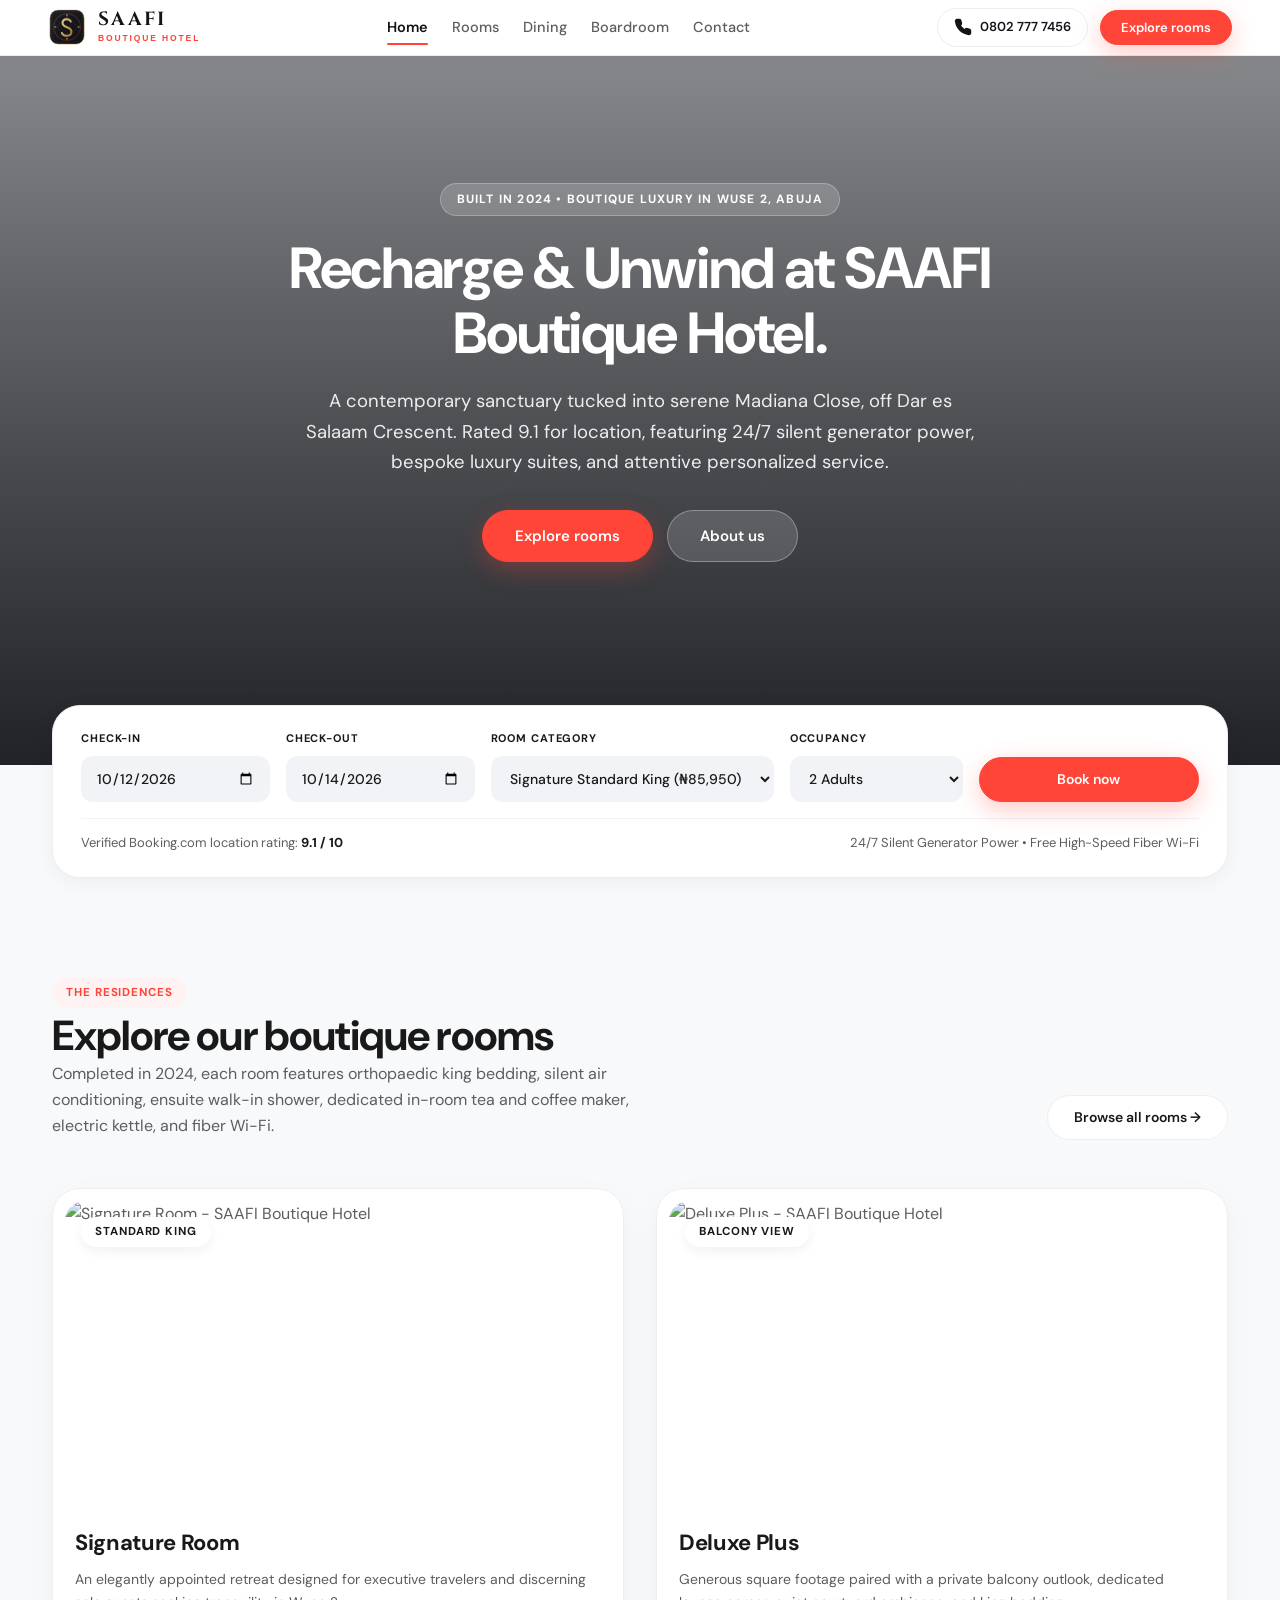
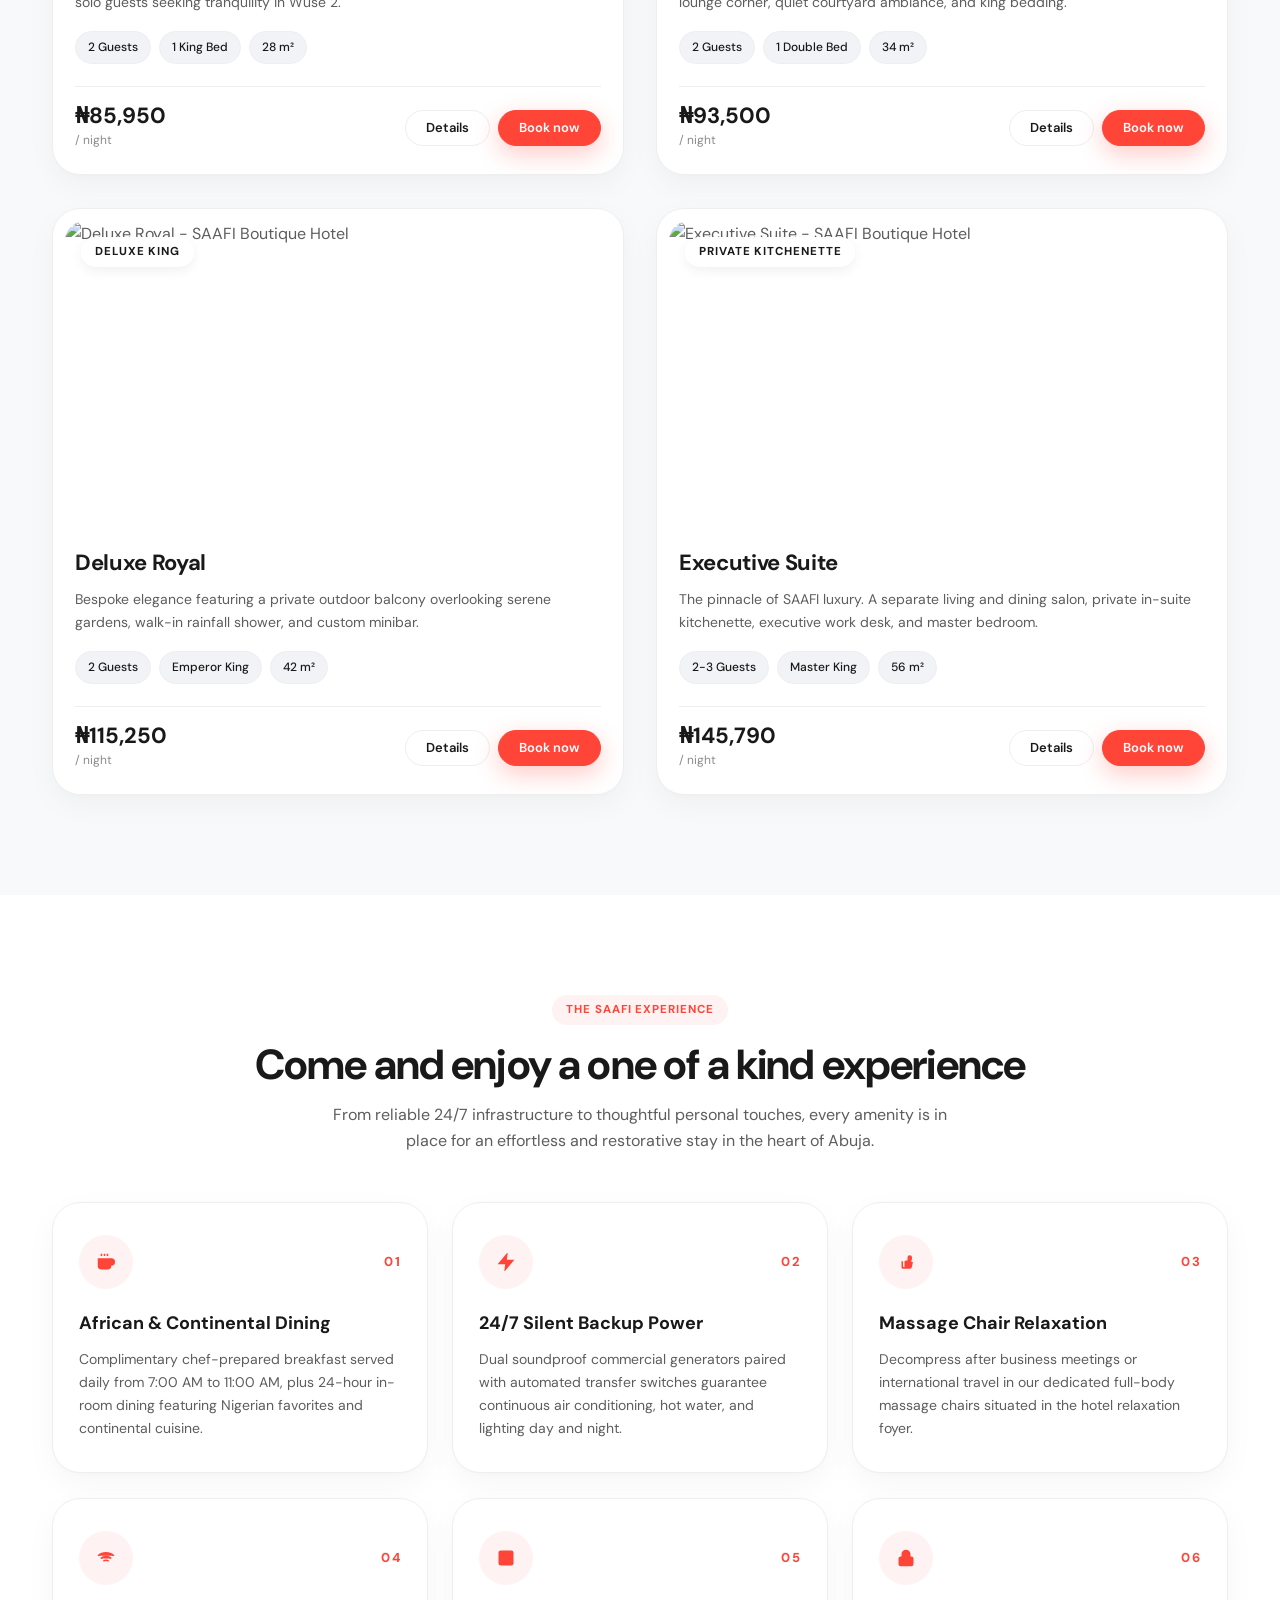
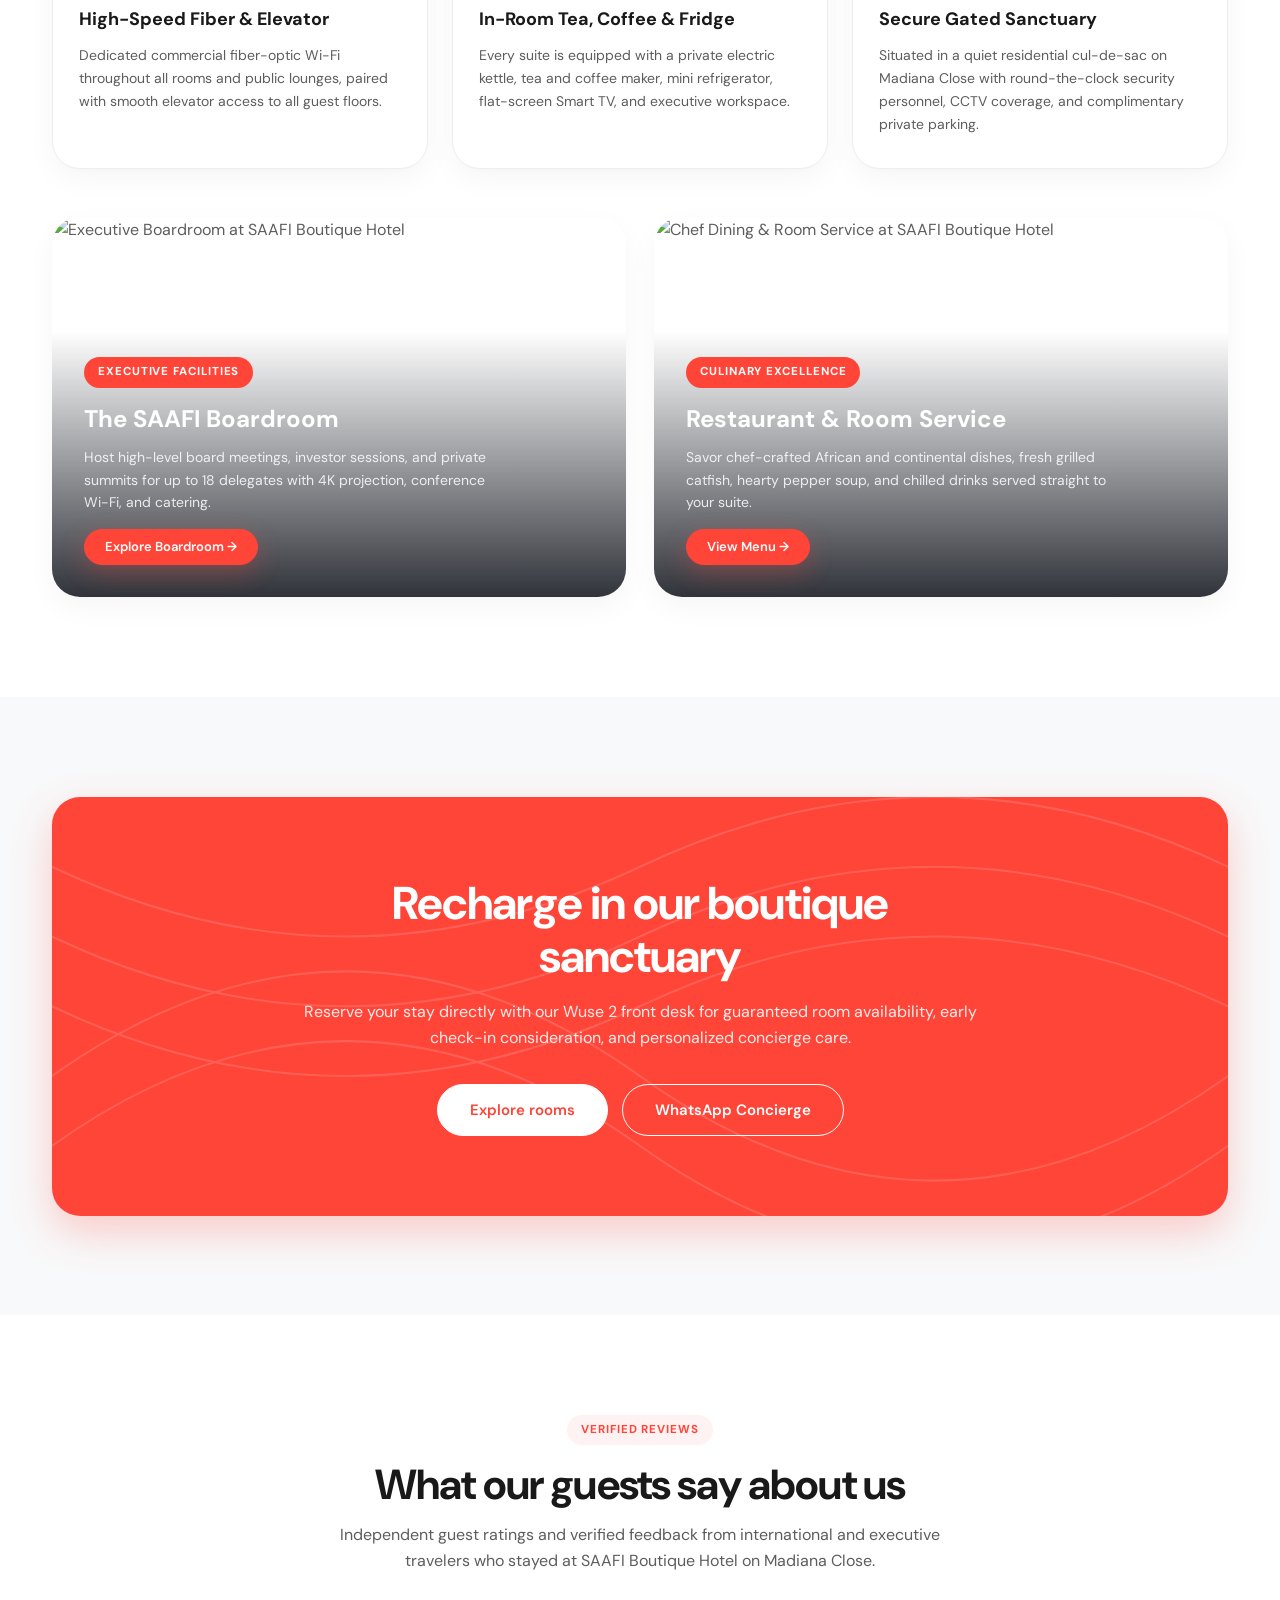
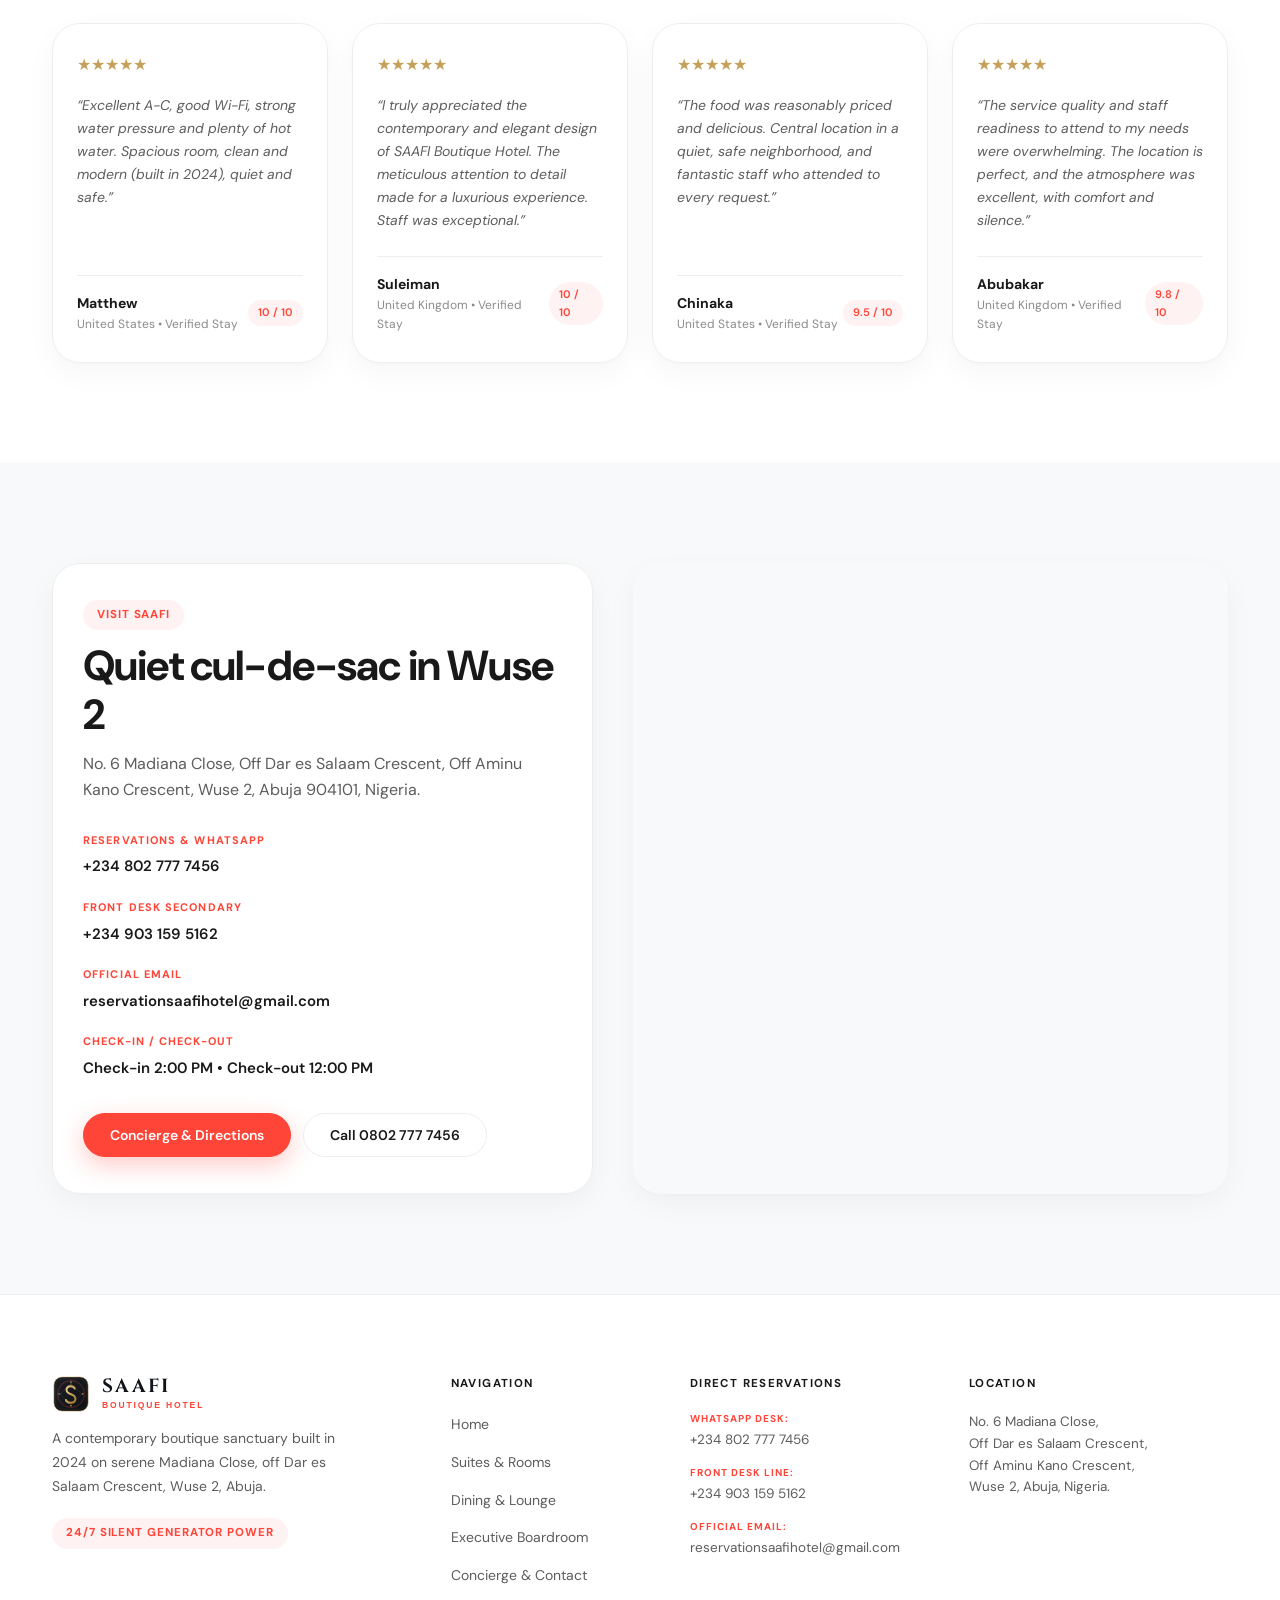
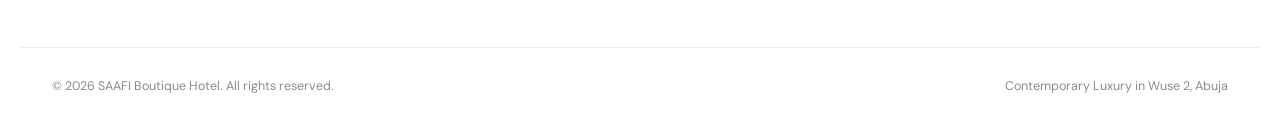
==== commit ff8f7b1e: "Rebuild header to edge-to-edge white navbar, upgrade hero image, and add scroll reveal animations" ====
--- a/index.html
+++ b/index.html
@@ -12,11 +12,11 @@
 </head>
 <body class="page-home">
 
-  <!-- Floating Pill Header (Rental X Design) -->
+  <!-- Solid Edge-to-Edge Top Navigation Bar (Reference a9cb7a4a-b678-4686-bcdc-ae187717d926) -->
   <header class="site-header">
     <div class="container">
       <div class="header-inner">
-        <a href="index.html" class="brand-logo">
+        <a href="index.html" class="brand-logo" aria-label="SAAFI Boutique Hotel">
           <span class="brand-icon"><img src="logo.svg" alt="SAAFI Monogram" width="38" height="38"></span>
           <div class="brand-text">
             <span class="brand-title">SAAFI</span>
@@ -39,6 +39,7 @@
           </a>
           <a href="rooms.html" class="btn btn-primary btn-sm btn-header-cta">Explore rooms</a>
           <button class="mobile-toggle" id="mobileToggle" aria-label="Toggle navigation">
+            <span class="bar"></span>
             <span class="bar"></span>
             <span class="bar"></span>
           </button>
@@ -66,11 +67,11 @@
   </div>
 
   <main>
-    <!-- Full-Bleed Hero Banner (Rental X Style) -->
-    <section class="hero-section" style="background-image: url('https://img.sanishtech.com/u/6cb6d01936c80b08fff574891d880fa1.jpeg');">
+    <!-- Full-Bleed Crisp Hero Section (High-Resolution Ambient Boutique Interior) -->
+    <section class="hero-section" style="background-image: url('https://images.unsplash.com/photo-1618773928121-c32242e63f39?auto=format&fit=crop&w=2000&q=85');">
       <div class="hero-overlay"></div>
       <div class="container">
-        <div class="hero-content">
+        <div class="hero-content reveal">
           <div class="hero-eyebrow">
             <span>BUILT IN 2024 &bull; BOUTIQUE LUXURY IN WUSE 2, ABUJA</span>
           </div>
@@ -84,10 +85,10 @@
       </div>
     </section>
 
-    <!-- Integrated Booking Search Bar (Rental X Style) -->
+    <!-- Integrated Booking Search Bar -->
     <section class="booking-bar-wrapper">
       <div class="container">
-        <div class="booking-bar-card">
+        <div class="booking-bar-card reveal">
           <div class="booking-bar-grid">
             <div class="booking-field">
               <label for="checkInInput">CHECK-IN</label>
@@ -104,15 +105,15 @@
                 <option value="deluxe-plus">Deluxe Double with Balcony (&#8358;93,500)</option>
                 <option value="deluxe-royal">Deluxe King Room (&#8358;115,250)</option>
                 <option value="executive-suite">Executive Suite with Kitchenette (&#8358;145,790)</option>
-                <option value="meeting">Executive Boardroom (&#8358;250,000/day)</option>
+                <option value="boardroom">Executive Boardroom (&#8358;250,000/day)</option>
               </select>
             </div>
             <div class="booking-field">
               <label for="guestsCount">OCCUPANCY</label>
               <select id="guestsCount">
-                <option value="1">1 Adult</option>
-                <option value="2" selected>2 Adults</option>
-                <option value="3">3 Adults</option>
+                <option value="1 Adult">1 Adult</option>
+                <option value="2 Adults" selected>2 Adults</option>
+                <option value="3 Adults">3 Adults</option>
               </select>
             </div>
             <div class="booking-field">
@@ -127,10 +128,10 @@
       </div>
     </section>
 
-    <!-- Explore Our Cabins / Suites (Rental X Card Style) -->
+    <!-- Explore Our Suites -->
     <section class="section section-page" id="rooms">
       <div class="container">
-        <div class="section-header-split">
+        <div class="section-header-split reveal">
           <div>
             <div class="badge-pill badge-coral-soft section-eyebrow">THE RESIDENCES</div>
             <h2 class="section-title">Explore our boutique rooms</h2>
@@ -143,7 +144,7 @@
 
         <div class="suites-grid">
           <!-- Room Card 1 -->
-          <div class="suite-card">
+          <div class="suite-card reveal delay-1">
             <div class="suite-card-media">
               <img src="https://img.sanishtech.com/u/6f05d53145e0467e8e8ae3629764efbe.jpeg" alt="Signature Room - SAAFI Boutique Hotel">
               <span class="badge-pill badge-white suite-card-badge">Standard King</span>
@@ -170,7 +171,7 @@
           </div>
 
           <!-- Room Card 2 -->
-          <div class="suite-card">
+          <div class="suite-card reveal delay-2">
             <div class="suite-card-media">
               <img src="https://img.sanishtech.com/u/3d5775a09d59b5f1d8658785c827a762.jpeg" alt="Deluxe Plus - SAAFI Boutique Hotel">
               <span class="badge-pill badge-white suite-card-badge">Balcony View</span>
@@ -197,7 +198,7 @@
           </div>
 
           <!-- Room Card 3 -->
-          <div class="suite-card">
+          <div class="suite-card reveal delay-1">
             <div class="suite-card-media">
               <img src="https://img.sanishtech.com/u/99c0226e73c24460bb192d0b78431cb1.jpeg" alt="Deluxe Royal - SAAFI Boutique Hotel">
               <span class="badge-pill badge-white suite-card-badge">Deluxe King</span>
@@ -224,7 +225,7 @@
           </div>
 
           <!-- Room Card 4 -->
-          <div class="suite-card">
+          <div class="suite-card reveal delay-2">
             <div class="suite-card-media">
               <img src="https://img.sanishtech.com/u/9e9a6a6d8f415d144f6567469a32f913.jpeg" alt="Executive Suite - SAAFI Boutique Hotel">
               <span class="badge-pill badge-white suite-card-badge">Private Kitchenette</span>
@@ -253,10 +254,10 @@
       </div>
     </section>
 
-    <!-- Come and Enjoy a One of a Kind Experience (Rental X Style) -->
+    <!-- The SAAFI Experience / Amenities -->
     <section class="section section-white" id="about">
       <div class="container">
-        <div class="section-header text-center">
+        <div class="section-header text-center reveal">
           <div class="badge-pill badge-coral-soft section-eyebrow">THE SAAFI EXPERIENCE</div>
           <h2 class="section-title">Come and enjoy a one of a kind experience</h2>
           <p class="section-desc">From reliable 24/7 infrastructure to thoughtful personal touches, every amenity is in place for an effortless and restorative stay in the heart of Abuja.</p>
@@ -264,7 +265,7 @@
 
         <div class="amenities-grid">
           <!-- Amenity 1 -->
-          <div class="amenity-card">
+          <div class="amenity-card reveal delay-1">
             <div class="amenity-top">
               <div class="amenity-icon-box">
                 <svg class="svg-icon" viewBox="0 0 24 24" fill="none" stroke="currentColor" stroke-width="2"><path d="M18 8h1a4 4 0 0 1 0 8h-1"></path><path d="M2 8h16v9a4 4 0 0 1-4 4H6a4 4 0 0 1-4-4V8z"></path><line x1="6" y1="1" x2="6" y2="4"></line><line x1="10" y1="1" x2="10" y2="4"></line><line x1="14" y1="1" x2="14" y2="4"></line></svg>
@@ -276,7 +277,7 @@
           </div>
 
           <!-- Amenity 2 -->
-          <div class="amenity-card">
+          <div class="amenity-card reveal delay-2">
             <div class="amenity-top">
               <div class="amenity-icon-box">
                 <svg class="svg-icon" viewBox="0 0 24 24" fill="none" stroke="currentColor" stroke-width="2"><polygon points="13 2 3 14 12 14 11 22 21 10 12 10 13 2"></polygon></svg>
@@ -288,7 +289,7 @@
           </div>
 
           <!-- Amenity 3 -->
-          <div class="amenity-card">
+          <div class="amenity-card reveal delay-3">
             <div class="amenity-top">
               <div class="amenity-icon-box">
                 <svg class="svg-icon" viewBox="0 0 24 24" fill="none" stroke="currentColor" stroke-width="2"><path d="M7 11v 8a1 1 0 0 0 1 1h2a1 1 0 0 0 1 -1v-7a1 1 0 0 0 1 -1h3a4 4 0 0 0 4 -4v-1a2 2 0 0 0 -4 0v5h3a2 2 0 0 0 2 2l-1 5a2 3 0 0 1 -2 2h-7a3 3 0 0 1 -3 -3"></path></svg>
@@ -300,7 +301,7 @@
           </div>
 
           <!-- Amenity 4 -->
-          <div class="amenity-card">
+          <div class="amenity-card reveal delay-1">
             <div class="amenity-top">
               <div class="amenity-icon-box">
                 <svg class="svg-icon" viewBox="0 0 24 24" fill="none" stroke="currentColor" stroke-width="2"><path d="M5 12.55a11 11 0 0 1 14.08 0"></path><path d="M1.42 9a16 16 0 0 1 21.16 0"></path><path d="M8.53 16.11a6 6 0 0 1 6.95 0"></path><line x1="12" y1="20" x2="12.01" y2="20"></line></svg>
@@ -312,7 +313,7 @@
           </div>
 
           <!-- Amenity 5 -->
-          <div class="amenity-card">
+          <div class="amenity-card reveal delay-2">
             <div class="amenity-top">
               <div class="amenity-icon-box">
                 <svg class="svg-icon" viewBox="0 0 24 24" fill="none" stroke="currentColor" stroke-width="2"><rect x="3" y="3" width="18" height="18" rx="2" ry="2"></rect><line x1="3" y1="9" x2="21" y2="9"></line><line x1="9" y1="21" x2="9" y2="9"></line></svg>
@@ -324,7 +325,7 @@
           </div>
 
           <!-- Amenity 6 -->
-          <div class="amenity-card">
+          <div class="amenity-card reveal delay-3">
             <div class="amenity-top">
               <div class="amenity-icon-box">
                 <svg class="svg-icon" viewBox="0 0 24 24" fill="none" stroke="currentColor" stroke-width="2"><rect x="3" y="11" width="18" height="11" rx="2" ry="2"></rect><path d="M7 11V7a5 5 0 0 1 10 0v4"></path></svg>
@@ -336,9 +337,9 @@
           </div>
         </div>
 
-        <!-- Full-Bleed Experience Feature Cards (Rental X Kayak / Activity Style) -->
+        <!-- Full-Bleed Experience Feature Cards -->
         <div class="experience-grid">
-          <div class="experience-photo-card">
+          <div class="experience-photo-card reveal delay-1">
             <img src="https://img.sanishtech.com/u/544697eae7d086c29dca5568b399285f.jpeg" alt="Executive Boardroom at SAAFI Boutique Hotel">
             <div class="experience-photo-overlay"></div>
             <div class="experience-photo-content">
@@ -349,7 +350,7 @@
             </div>
           </div>
 
-          <div class="experience-photo-card">
+          <div class="experience-photo-card reveal delay-2">
             <img src="https://img.sanishtech.com/u/fac4a4792073a51abaf7f653e8062877.jpeg" alt="Chef Dining & Room Service at SAAFI Boutique Hotel">
             <div class="experience-photo-overlay"></div>
             <div class="experience-photo-content">
@@ -363,10 +364,10 @@
       </div>
     </section>
 
-    <!-- Topographic Coral Red Banner Card (Signature Rental X CTA) -->
+    <!-- Topographic Coral Red Banner Card -->
     <section class="section section-page">
       <div class="container">
-        <div class="promo-banner-card">
+        <div class="promo-banner-card reveal">
           <svg class="promo-banner-svg" viewBox="0 0 1000 300" preserveAspectRatio="none" fill="none" stroke="#FFFFFF" stroke-width="1.5">
             <path d="M0,50 Q250,150 500,50 T1000,50" />
             <path d="M0,100 Q250,200 500,100 T1000,100" />
@@ -375,7 +376,7 @@
             <path d="M0,250 Q250,100 500,250 T1000,250" />
           </svg>
           <div class="promo-banner-content">
-            <h2 class="promo-banner-title">Recharge your energies in our boutique sanctuary</h2>
+            <h2 class="promo-banner-title">Recharge in our boutique sanctuary</h2>
             <p class="promo-banner-desc">Reserve your stay directly with our Wuse 2 front desk for guaranteed room availability, early check-in consideration, and personalized concierge care.</p>
             <div style="display:flex; justify-content:center; gap:14px; flex-wrap:wrap;">
               <a href="rooms.html" class="btn btn-white btn-lg">Explore rooms</a>
@@ -386,17 +387,17 @@
       </div>
     </section>
 
-    <!-- Verified Guest Reviews (Rental X Testimonial Card Style) -->
+    <!-- Verified Guest Reviews -->
     <section class="section section-white" id="reviews">
       <div class="container">
-        <div class="section-header text-center">
+        <div class="section-header text-center reveal">
           <div class="badge-pill badge-coral-soft section-eyebrow">VERIFIED REVIEWS</div>
           <h2 class="section-title">What our guests say about us</h2>
           <p class="section-desc">Independent guest ratings and verified feedback from international and executive travelers who stayed at SAAFI Boutique Hotel on Madiana Close.</p>
         </div>
 
         <div class="reviews-grid">
-          <div class="review-card">
+          <div class="review-card reveal delay-1">
             <div>
               <div class="review-stars">
                 <span>&#9733;&#9733;&#9733;&#9733;&#9733;</span>
@@ -412,7 +413,7 @@
             </div>
           </div>
 
-          <div class="review-card">
+          <div class="review-card reveal delay-2">
             <div>
               <div class="review-stars">
                 <span>&#9733;&#9733;&#9733;&#9733;&#9733;</span>
@@ -428,7 +429,7 @@
             </div>
           </div>
 
-          <div class="review-card">
+          <div class="review-card reveal delay-3">
             <div>
               <div class="review-stars">
                 <span>&#9733;&#9733;&#9733;&#9733;&#9733;</span>
@@ -444,7 +445,7 @@
             </div>
           </div>
 
-          <div class="review-card">
+          <div class="review-card reveal delay-4">
             <div>
               <div class="review-stars">
                 <span>&#9733;&#9733;&#9733;&#9733;&#9733;</span>
@@ -467,7 +468,7 @@
     <section class="section section-page" id="contact">
       <div class="container">
         <div class="contact-grid">
-          <div class="contact-card">
+          <div class="contact-card reveal">
             <div class="badge-pill badge-coral-soft" style="margin-bottom:12px;">VISIT SAAFI</div>
             <h2 class="section-title" style="margin-bottom:12px;">Quiet cul-de-sac in Wuse 2</h2>
             <p class="section-desc" style="margin-bottom:28px;">No. 6 Madiana Close, Off Dar es Salaam Crescent, Off Aminu Kano Crescent, Wuse 2, Abuja 904101, Nigeria.</p>
@@ -495,7 +496,7 @@
             </div>
           </div>
 
-          <div style="border-radius:var(--radius-3xl); overflow:hidden; min-height:400px; box-shadow:var(--shadow-card);">
+          <div class="reveal delay-1" style="border-radius:var(--radius-3xl); overflow:hidden; min-height:400px; box-shadow:var(--shadow-card);">
             <iframe title="SAAFI Boutique Hotel Location Map" src="https://maps.google.com/maps?q=Dar%20es%20Salaam%20Crescent%2C%20Wuse%202%2C%20Abuja&t=&z=15&ie=UTF8&iwloc=&output=embed" width="100%" height="100%" style="border:0; min-height:400px;" allowfullscreen="" loading="lazy"></iframe>
           </div>
         </div>
@@ -503,7 +504,7 @@
     </section>
   </main>
 
-  <!-- Site Footer (Rental X Style) -->
+  <!-- Site Footer -->
   <footer class="site-footer">
     <div class="container footer-grid">
       <div class="footer-brand">
@@ -573,4 +574,4 @@
 
   <script src="app.js"></script>
 </body>
-</html>+</html>
--- a/styles.css
+++ b/styles.css
@@ -2,1441 +2,1724 @@
 SAAFI BOUTIQUE HOTEL - BRIX RENTAL X DESIGN SYSTEM
 Signature Coral Red (#FF4438) & Contemporary Boutique Luxury for Wuse 2, Abuja
 ========================================================================== */
+
 @import url('https://fonts.googleapis.com/css2?family=Cinzel:wght@600;700;800&family=DM+Sans:ital,opsz,wght@0,9..40,100..1000;1,9..40,100..1000&display=swap');
+
 :root {
-/* Rental X Official Palette */
---primary: #FF4438; /* Signature Coral / Electric Red */
---primary-hover: #E63B30; /* Darker Coral Red on hover */
---primary-light: #FFF2F2; /* Soft Coral Tint for badge backgrounds */
---primary-glow: rgba(255, 68, 56, 0.25);
---bg-page: #F8F9FA; /* Warm clean off-white background */
---bg-card: #FFFFFF; /* Pure crisp white card surface */
---bg-subtle: #F1F3F6; /* Subtle neutral background */
---bg-dark-card: #191919; /* Deep contrast neutral */
---bg-banner: #FF4438; /* Signature coral red banner */
-/* Neutral Typography Hierarchy */
---text-title: #191919; /* Neutrals 800 - High-contrast titles */
---text-body: #5D5D5D; /* Neutrals 600 - Clean body text */
---text-muted: #8B8B8B; /* Neutrals 500 - Secondary metadata */
---text-light: #FFFFFF; /* Pure white on hero / dark surfaces */
-/* Brand Accents */
---accent-gold: #C5A059; /* Subtle luxury gold accent for stars/ratings */
---whatsapp: #25D366; /* WhatsApp brand green */
---whatsapp-hover: #1EBE5D;
-/* Borders & Dividers */
---border-card: #EEEEEE; /* Crisp 1px card border */
---border-subtle: #F1F3F6;
---border-dark: #2C2C2C;
---border-focus: #191919;
-/* Rental X Signature Rounded Radii */
---radius-3xl: 28px; /* Rounded-3xl for main cards */
---radius-2xl: 20px; /* Rounded-2xl for media containers */
---radius-xl: 16px; /* Rounded-xl for inputs and chips */
---radius-lg: 12px;
---radius-md: 8px;
---radius-pill: 9999px; /* Pill navbar, buttons, and spec chips */
-/* Soft Ambient Shadows */
---shadow-card: 0 10px 30px rgba(0, 0, 0, 0.04), 0 2px 6px rgba(0, 0, 0, 0.02);
---shadow-hover: 0 20px 40px rgba(0, 0, 0, 0.08), 0 4px 12px rgba(0, 0, 0, 0.03);
---shadow-nav: 0 12px 36px rgba(0, 0, 0, 0.06);
---shadow-button: 0 8px 24px rgba(255, 68, 56, 0.28);
---shadow-sticky: 0 24px 60px rgba(0, 0, 0, 0.08);
-/* Fonts & Spring Easings */
---font-main: 'DM Sans', -apple-system, BlinkMacSystemFont, 'Segoe UI', Roboto, sans-serif;
---spring-ease: cubic-bezier(0.16, 1, 0.3, 1);
---transition-fast: 0.2s ease;
---transition-smooth: 0.35s var(--spring-ease);
-/* Safe Area Insets for Mobile / iPhone Notch */
---safe-top: env(safe-area-inset-top, 0px);
---safe-bottom: env(safe-area-inset-bottom, 0px);
---container-max: 1240px;
-}
+  /* Rental X Official Palette */
+  --primary: #FF4438; /* Signature Coral / Electric Red */
+  --primary-hover: #E63B30; /* Darker Coral Red on hover */
+  --primary-light: #FFF2F2; /* Soft Coral Tint for badge backgrounds */
+  --primary-glow: rgba(255, 68, 56, 0.25);
+  
+  --bg-page: #F8F9FA; /* Warm clean off-white background */
+  --bg-card: #FFFFFF; /* Pure crisp white card surface */
+  --bg-subtle: #F1F3F6; /* Subtle neutral background */
+  --bg-dark-card: #191919; /* Deep contrast neutral */
+  --bg-banner: #FF4438; /* Signature coral red banner */
+
+  /* Neutral Typography Hierarchy */
+  --text-title: #191919; /* Neutrals 800 - High-contrast titles */
+  --text-body: #5D5D5D; /* Neutrals 600 - Clean body text */
+  --text-muted: #8B8B8B; /* Neutrals 500 - Secondary metadata */
+  --text-light: #FFFFFF; /* Pure white on hero / dark surfaces */
+
+  /* Brand Accents */
+  --accent-gold: #C5A059; /* Subtle luxury gold accent for stars/ratings */
+  --whatsapp: #25D366; /* WhatsApp brand green */
+  --whatsapp-hover: #1EBE5D;
+
+  /* Borders & Dividers */
+  --border-card: #EEEEEE; /* Crisp 1px card border */
+  --border-subtle: #F1F3F6;
+  --border-dark: #2C2C2C;
+  --border-focus: #191919;
+
+  /* Rental X Signature Rounded Radii */
+  --radius-3xl: 28px; /* Rounded-3xl for main cards */
+  --radius-2xl: 20px; /* Rounded-2xl for media containers */
+  --radius-xl: 16px; /* Rounded-xl for inputs and chips */
+  --radius-lg: 12px;
+  --radius-md: 8px;
+  --radius-pill: 9999px; /* Pill buttons and spec chips */
+
+  /* Soft Ambient Shadows */
+  --shadow-card: 0 10px 30px rgba(0, 0, 0, 0.04), 0 2px 6px rgba(0, 0, 0, 0.02);
+  --shadow-hover: 0 20px 40px rgba(0, 0, 0, 0.08), 0 4px 12px rgba(0, 0, 0, 0.03);
+  --shadow-nav: 0 4px 20px rgba(0, 0, 0, 0.05);
+  --shadow-button: 0 8px 24px rgba(255, 68, 56, 0.28);
+  --shadow-sticky: 0 24px 60px rgba(0, 0, 0, 0.08);
+
+  /* Fonts & Spring Easings */
+  --font-main: 'DM Sans', -apple-system, BlinkMacSystemFont, 'Segoe UI', Roboto, sans-serif;
+  --spring-ease: cubic-bezier(0.16, 1, 0.3, 1);
+  --transition-fast: 0.2s ease;
+  --transition-smooth: 0.35s var(--spring-ease);
+
+  /* Safe Area Insets for Mobile / iPhone Notch */
+  --safe-top: env(safe-area-inset-top, 0px);
+  --safe-bottom: env(safe-area-inset-bottom, 0px);
+  --container-max: 1240px;
+}
+
 /* Base Reset */
 *, *::before, *::after {
-box-sizing: border-box;
-margin: 0;
-padding: 0;
-}
+  box-sizing: border-box;
+  margin: 0;
+  padding: 0;
+}
+
 html {
-scroll-behavior: smooth;
-font-size: 16px;
-}
+  scroll-behavior: smooth;
+  font-size: 16px;
+}
+
 body {
-background-color: var(--bg-page);
-color: var(--text-body);
-font-family: var(--font-main);
-line-height: 1.6;
--webkit-font-smoothing: antialiased;
--moz-osx-font-smoothing: grayscale;
-overflow-x: hidden;
-padding-bottom: 76px;
-}
+  background-color: var(--bg-page);
+  color: var(--text-body);
+  font-family: var(--font-main);
+  line-height: 1.6;
+  -webkit-font-smoothing: antialiased;
+  -moz-osx-font-smoothing: grayscale;
+  overflow-x: hidden;
+  padding-bottom: 76px;
+}
+
 @media (min-width: 900px) {
-body {
-padding-bottom: 0;
-}
-}
+  body {
+    padding-bottom: 0;
+  }
+}
+
 img {
-max-width: 100%;
-height: auto;
-display: block;
-}
+  max-width: 100%;
+  height: auto;
+  display: block;
+}
+
 a {
-color: inherit;
-text-decoration: none;
-}
+  color: inherit;
+  text-decoration: none;
+}
+
 button, input, select, textarea {
-font-family: inherit;
-}
+  font-family: inherit;
+}
+
 .container {
-width: 100%;
-max-width: var(--container-max);
-margin-left: auto;
-margin-right: auto;
-padding-left: 20px;
-padding-right: 20px;
-}
+  width: 100%;
+  max-width: var(--container-max);
+  margin-left: auto;
+  margin-right: auto;
+  padding-left: 20px;
+  padding-right: 20px;
+}
+
 @media (min-width: 768px) {
-.container {
-padding-left: 32px;
-padding-right: 32px;
-}
-}
+  .container {
+    padding-left: 32px;
+    padding-right: 32px;
+  }
+}
+
 /* ==========================================================================
-Header & Floating Pill Navigation (Rental X Style)
+Edge-to-Edge Solid White Top Header (Reference a9cb7a4a-b678-4686-bcdc-ae187717d926)
 ========================================================================== */
 .site-header {
-position: fixed;
-top: 0;
-left: 0;
-right: 0;
-z-index: 100;
-padding-top: max(14px, var(--safe-top));
-padding-bottom: 10px;
-pointer-events: none;
-transition: all 0.3s ease;
-}
+  position: fixed;
+  top: 0;
+  left: 0;
+  right: 0;
+  width: 100%;
+  background: #ffffff;
+  border-bottom: 1px solid rgba(0, 0, 0, 0.08);
+  box-shadow: 0 2px 12px rgba(0, 0, 0, 0.04);
+  z-index: 1000;
+  padding-top: max(8px, var(--safe-top));
+  padding-bottom: 8px;
+  pointer-events: auto;
+  transition: all 0.3s var(--spring-ease);
+}
+
+.site-header .container {
+  width: 100%;
+  max-width: var(--container-max);
+  margin-left: auto;
+  margin-right: auto;
+  padding-left: 16px;
+  padding-right: 16px;
+}
+
+@media (min-width: 768px) {
+  .site-header .container {
+    padding-left: 28px;
+    padding-right: 28px;
+  }
+}
+
 .header-inner {
-display: flex;
-align-items: center;
-justify-content: space-between;
-background: rgba(255, 255, 255, 0.94);
-backdrop-filter: blur(20px);
--webkit-backdrop-filter: blur(20px);
-border: 1px solid rgba(255, 255, 255, 0.85);
-border-radius: var(--radius-pill);
-box-shadow: var(--shadow-nav);
-padding: 8px 12px 8px 16px;
-pointer-events: auto;
-gap: 12px;
-}
-@media (max-width: 767px) {
-.header-inner {
-padding: 6px 8px 6px 14px;
-border: 1px solid rgba(228, 231, 235, 0.9);
-}
-}
+  display: flex;
+  align-items: center;
+  justify-content: space-between;
+  background: transparent !important;
+  backdrop-filter: none !important;
+  -webkit-backdrop-filter: none !important;
+  border: none !important;
+  border-radius: 0 !important;
+  box-shadow: none !important;
+  padding: 0 !important;
+  width: 100%;
+  gap: 16px;
+}
+
 .brand-logo {
-display: flex;
-align-items: center;
-gap: 12px;
-flex-shrink: 0;
-}
+  display: flex;
+  align-items: center;
+  gap: 12px;
+  text-decoration: none;
+  flex-shrink: 0;
+}
+
 .brand-icon {
-width: 38px;
-height: 38px;
-border-radius: 10px;
-background: url('logo.svg') no-repeat center / contain;
-display: flex;
-align-items: center;
-justify-content: center;
-color: transparent;
-font-size: 0;
-flex-shrink: 0;
-overflow: hidden;
-}
+  width: 38px;
+  height: 38px;
+  border-radius: 10px;
+  background: transparent !important;
+  display: flex;
+  align-items: center;
+  justify-content: center;
+  flex-shrink: 0;
+  overflow: hidden;
+}
+
 .brand-icon img {
-width: 100%;
-height: 100%;
-object-fit: contain;
-display: block;
-}
+  width: 100%;
+  height: 100%;
+  object-fit: contain;
+  display: block;
+}
+
+.brand-text {
+  display: flex;
+  flex-direction: column;
+}
+
 .brand-title {
-font-family: 'Cinzel', serif;
-font-size: 18px;
-font-weight: 700;
-letter-spacing: 0.08em;
-color: var(--text-title);
-line-height: 1.1;
-display: block;
-}
+  font-family: 'Cinzel', serif;
+  font-size: 19px;
+  font-weight: 700;
+  letter-spacing: 0.12em;
+  color: #111418;
+  line-height: 1.1;
+  display: block;
+}
+
 .brand-sub {
-font-size: 8.5px;
-letter-spacing: 0.16em;
-text-transform: uppercase;
-font-weight: 700;
-color: var(--primary);
-display: block;
-margin-top: 2px;
-}
+  font-family: -apple-system, BlinkMacSystemFont, 'Inter', 'Segoe UI', Roboto, sans-serif;
+  font-size: 8.5px;
+  letter-spacing: 0.22em;
+  text-transform: uppercase;
+  font-weight: 700;
+  color: #FF4438;
+  display: block;
+  margin-top: 2px;
+}
+
 .desktop-nav {
-display: none;
-align-items: center;
-gap: 28px;
-}
+  display: none;
+  align-items: center;
+  gap: 24px;
+}
+
 @media (min-width: 992px) {
-.desktop-nav {
-display: flex;
-}
-}
+  .desktop-nav {
+    display: flex;
+  }
+}
+
 .nav-link {
-font-size: 14.5px;
-font-weight: 500;
-color: var(--text-body);
-transition: color var(--transition-fast);
-position: relative;
-padding: 6px 0;
-}
+  font-size: 14.5px;
+  font-weight: 500;
+  color: var(--text-body);
+  transition: color var(--transition-fast);
+  position: relative;
+  padding: 6px 0;
+  text-decoration: none;
+}
+
 .nav-link:hover, .nav-link.active {
-color: var(--text-title);
-font-weight: 600;
-}
+  color: #111418;
+  font-weight: 600;
+}
+
 .nav-link.active::after {
-content: '';
-position: absolute;
-bottom: 0;
-left: 0;
-right: 0;
-height: 2px;
-background: var(--primary);
-border-radius: 2px;
-}
+  content: '';
+  position: absolute;
+  bottom: 0;
+  left: 0;
+  right: 0;
+  height: 2px;
+  background: var(--primary);
+  border-radius: 2px;
+}
+
 .header-actions {
-display: flex;
-align-items: center;
-gap: 8px;
-flex-shrink: 0;
-}
-/* Hide the Explore rooms button on mobile header to avoid crowded pill */
+  display: flex;
+  align-items: center;
+  gap: 12px;
+  flex-shrink: 0;
+}
+
 .header-actions .btn-header-cta {
-display: none;
-}
+  display: none;
+}
+
 @media (min-width: 768px) {
-.header-actions .btn-header-cta {
-display: inline-flex;
-}
-}
+  .header-actions .btn-header-cta {
+    display: inline-flex;
+  }
+}
+
 .header-actions .desk-tel {
-display: none;
-font-size: 13px;
-font-weight: 600;
-color: var(--text-title);
-padding: 8px 16px;
-border-radius: var(--radius-pill);
-border: 1px solid var(--border-card);
-transition: all var(--transition-fast);
-}
+  display: none;
+  font-size: 13px;
+  font-weight: 600;
+  color: #111418;
+  padding: 8px 16px;
+  border-radius: var(--radius-pill);
+  border: 1px solid var(--border-card);
+  transition: all var(--transition-fast);
+  text-decoration: none;
+}
+
 .header-actions .desk-tel:hover {
-border-color: var(--text-title);
-}
+  border-color: #111418;
+}
+
 @media (min-width: 640px) {
-.header-actions .desk-tel {
-display: inline-flex;
-align-items: center;
-gap: 8px;
-}
-}
+  .header-actions .desk-tel {
+    display: inline-flex;
+    align-items: center;
+    gap: 8px;
+  }
+}
+
+/* Minimalist Clean 3-Bar Black Hamburger matching Reference Screenshot a9cb7a4a-b678-4686-bcdc-ae187717d926 */
+.mobile-toggle {
+  display: flex;
+  flex-direction: column;
+  justify-content: center;
+  align-items: center;
+  gap: 4.5px;
+  width: 40px;
+  height: 40px;
+  border: none !important;
+  border-radius: 8px;
+  background: transparent !important;
+  cursor: pointer;
+  padding: 8px;
+  z-index: 105;
+  flex-shrink: 0;
+  transition: background 0.2s ease;
+}
+
+@media (min-width: 992px) {
+  .mobile-toggle {
+    display: none;
+  }
+}
+
+.mobile-toggle:active {
+  background: rgba(0, 0, 0, 0.05) !important;
+}
+
+.mobile-toggle .bar {
+  display: block;
+  width: 22px;
+  height: 2px;
+  background: #111418;
+  border-radius: 2px;
+  transition: transform 0.3s var(--spring-ease), opacity 0.2s ease;
+}
+
+.mobile-toggle.active .bar:nth-child(1) {
+  transform: translateY(6.5px) rotate(45deg);
+}
+
+.mobile-toggle.active .bar:nth-child(2) {
+  opacity: 0;
+}
+
+.mobile-toggle.active .bar:nth-child(3) {
+  transform: translateY(-6.5px) rotate(-45deg);
+}
+
 /* ==========================================================================
 Buttons, Badges & Chips
 ========================================================================== */
 .btn {
-display: inline-flex;
-align-items: center;
-justify-content: center;
-gap: 8px;
-padding: 13px 26px;
-font-size: 14px;
-font-weight: 600;
-border-radius: var(--radius-pill);
-cursor: pointer;
-border: 1px solid transparent;
-transition: all var(--transition-smooth);
-line-height: 1.2;
-white-space: nowrap;
-text-decoration: none;
-}
+  display: inline-flex;
+  align-items: center;
+  justify-content: center;
+  gap: 8px;
+  padding: 13px 26px;
+  font-size: 14px;
+  font-weight: 600;
+  border-radius: var(--radius-pill);
+  cursor: pointer;
+  border: 1px solid transparent;
+  transition: all var(--transition-smooth);
+  line-height: 1.2;
+  white-space: nowrap;
+  text-decoration: none;
+}
+
 .btn-sm {
-padding: 9px 20px;
-font-size: 13px;
-}
+  padding: 9px 20px;
+  font-size: 13px;
+}
+
 .btn-lg {
-padding: 16px 32px;
-font-size: 15px;
-}
+  padding: 16px 32px;
+  font-size: 15px;
+}
+
 .btn-primary {
-background: var(--primary);
-color: #FFFFFF;
-border-color: var(--primary);
-box-shadow: var(--shadow-button);
-}
+  background: var(--primary);
+  color: #FFFFFF;
+  border-color: var(--primary);
+  box-shadow: var(--shadow-button);
+}
+
 .btn-primary:hover {
-background: var(--primary-hover);
-border-color: var(--primary-hover);
-transform: translateY(-2px);
-box-shadow: 0 12px 28px rgba(255, 68, 56, 0.35);
-}
+  background: var(--primary-hover);
+  border-color: var(--primary-hover);
+  transform: translateY(-2px);
+  box-shadow: 0 12px 28px rgba(255, 68, 56, 0.35);
+}
+
+.btn-primary:active {
+  transform: scale(0.98);
+}
+
 .btn-outline {
-background: #FFFFFF;
-color: var(--text-title);
-border-color: var(--border-card);
-}
+  background: #FFFFFF;
+  color: var(--text-title);
+  border-color: var(--border-card);
+}
+
 .btn-outline:hover {
-border-color: var(--text-title);
-transform: translateY(-2px);
-box-shadow: var(--shadow-card);
-}
+  border-color: var(--text-title);
+  transform: translateY(-2px);
+  box-shadow: var(--shadow-card);
+}
+
 .btn-white {
-background: #FFFFFF;
-color: var(--primary);
-border-color: #FFFFFF;
-}
+  background: #FFFFFF;
+  color: var(--primary);
+  border-color: #FFFFFF;
+}
+
 .btn-white:hover {
-background: #F8F9FA;
-transform: translateY(-2px);
-box-shadow: 0 10px 24px rgba(0, 0, 0, 0.1);
-}
+  background: #F8F9FA;
+  transform: translateY(-2px);
+  box-shadow: 0 10px 24px rgba(0, 0, 0, 0.1);
+}
+
 .btn-whatsapp {
-background: var(--whatsapp);
-color: #FFFFFF;
-border-color: var(--whatsapp);
-}
+  background: var(--whatsapp);
+  color: #FFFFFF;
+  border-color: var(--whatsapp);
+}
+
 .btn-whatsapp:hover {
-background: var(--whatsapp-hover);
-border-color: var(--whatsapp-hover);
-transform: translateY(-2px);
-box-shadow: 0 8px 24px rgba(37, 211, 102, 0.25);
-}
+  background: var(--whatsapp-hover);
+  border-color: var(--whatsapp-hover);
+  transform: translateY(-2px);
+  box-shadow: 0 8px 24px rgba(37, 211, 102, 0.25);
+}
+
 .btn-full {
-width: 100%;
-}
+  width: 100%;
+}
+
 .svg-icon {
-width: 18px;
-height: 18px;
-flex-shrink: 0;
-fill: currentColor;
-}
+  width: 18px;
+  height: 18px;
+  flex-shrink: 0;
+  fill: currentColor;
+}
+
 /* Spec Chips & Badges */
 .badge-pill {
-display: inline-flex;
-align-items: center;
-gap: 6px;
-padding: 6px 14px;
-border-radius: var(--radius-pill);
-font-size: 11.5px;
-font-weight: 700;
-letter-spacing: 0.08em;
-text-transform: uppercase;
-}
+  display: inline-flex;
+  align-items: center;
+  gap: 6px;
+  padding: 6px 14px;
+  border-radius: var(--radius-pill);
+  font-size: 11.5px;
+  font-weight: 700;
+  letter-spacing: 0.08em;
+  text-transform: uppercase;
+}
+
 .badge-coral {
-background: var(--primary);
-color: #FFFFFF;
-}
+  background: var(--primary);
+  color: #FFFFFF;
+}
+
 .badge-coral-soft {
-background: var(--primary-light);
-color: var(--primary);
-}
+  background: var(--primary-light);
+  color: var(--primary);
+}
+
 .badge-white {
-background: rgba(255, 255, 255, 0.95);
-backdrop-filter: blur(8px);
-color: var(--text-title);
-box-shadow: 0 4px 12px rgba(0, 0, 0, 0.06);
-}
+  background: rgba(255, 255, 255, 0.95);
+  backdrop-filter: blur(8px);
+  color: var(--text-title);
+  box-shadow: 0 4px 12px rgba(0, 0, 0, 0.06);
+}
+
 .spec-chip {
-display: inline-flex;
-align-items: center;
-gap: 6px;
-padding: 6px 12px;
-background: var(--bg-subtle);
-border: 1px solid var(--border-card);
-border-radius: var(--radius-pill);
-font-size: 12px;
-font-weight: 500;
-color: var(--text-title);
-}
+  display: inline-flex;
+  align-items: center;
+  gap: 6px;
+  padding: 6px 12px;
+  background: var(--bg-subtle);
+  border: 1px solid var(--border-card);
+  border-radius: var(--radius-pill);
+  font-size: 12px;
+  font-weight: 500;
+  color: var(--text-title);
+}
+
 .spec-chip svg {
-width: 14px;
-height: 14px;
-color: var(--text-muted);
-}
+  width: 14px;
+  height: 14px;
+  color: var(--text-muted);
+}
+
 /* ==========================================================================
-Mobile Toggle & Navigation Drawer
+Mobile Navigation Drawer
 ========================================================================== */
-.mobile-toggle {
-display: flex;
-flex-direction: column;
-justify-content: center;
-align-items: center;
-gap: 5px;
-width: 38px;
-height: 38px;
-border: 1px solid var(--border-card);
-border-radius: var(--radius-pill);
-background: #FFFFFF;
-cursor: pointer;
-padding: 0;
-z-index: 105;
-flex-shrink: 0;
-}
-@media (min-width: 992px) {
-.mobile-toggle {
-display: none;
-}
-}
-.mobile-toggle .bar {
-width: 18px;
-height: 2px;
-background: var(--text-title);
-border-radius: 2px;
-transition: all 0.3s ease;
-}
-.mobile-toggle.active .bar:nth-child(1) {
-transform: translateY(3.5px) rotate(45deg);
-}
-.mobile-toggle.active .bar:nth-child(2) {
-transform: translateY(-3.5px) rotate(-45deg);
-}
 .mobile-drawer {
-position: fixed;
-inset: 0;
-z-index: 95;
-background: rgba(255, 255, 255, 0.98);
-backdrop-filter: blur(28px);
--webkit-backdrop-filter: blur(28px);
-display: flex;
-flex-direction: column;
-padding-top: calc(85px + var(--safe-top));
-padding-bottom: calc(32px + var(--safe-bottom));
-padding-left: 24px;
-padding-right: 24px;
-opacity: 0;
-pointer-events: none;
-transform: translateY(-12px);
-transition: all 0.4s var(--spring-ease);
-overflow-y: auto;
-}
+  position: fixed;
+  inset: 0;
+  z-index: 95;
+  background: rgba(255, 255, 255, 0.98);
+  backdrop-filter: blur(28px);
+  -webkit-backdrop-filter: blur(28px);
+  display: flex;
+  flex-direction: column;
+  padding-top: calc(75px + var(--safe-top));
+  padding-bottom: calc(32px + var(--safe-bottom));
+  padding-left: 24px;
+  padding-right: 24px;
+  opacity: 0;
+  pointer-events: none;
+  transform: translateY(-12px);
+  transition: all 0.4s var(--spring-ease);
+  overflow-y: auto;
+}
+
 .mobile-drawer.open {
-opacity: 1;
-pointer-events: auto;
-transform: translateY(0);
-}
+  opacity: 1;
+  pointer-events: auto;
+  transform: translateY(0);
+}
+
 .drawer-links {
-display: flex;
-flex-direction: column;
-gap: 16px;
-margin: 20px 0 32px;
-}
+  display: flex;
+  flex-direction: column;
+  gap: 16px;
+  margin: 20px 0 32px;
+}
+
 .drawer-link {
-font-size: 22px;
-font-weight: 700;
-color: var(--text-title);
-padding: 10px 0;
-border-bottom: 1px solid var(--border-card);
-display: flex;
-align-items: center;
-justify-content: space-between;
-}
+  font-size: 22px;
+  font-weight: 700;
+  color: var(--text-title);
+  padding: 10px 0;
+  border-bottom: 1px solid var(--border-card);
+  display: flex;
+  align-items: center;
+  justify-content: space-between;
+}
+
 .drawer-link:hover {
-color: var(--primary);
-}
+  color: var(--primary);
+}
+
 .drawer-contact {
-background: var(--bg-subtle);
-border-radius: var(--radius-xl);
-padding: 20px;
-margin-top: auto;
-margin-bottom: 20px;
-}
+  background: var(--bg-subtle);
+  border-radius: var(--radius-xl);
+  padding: 20px;
+  margin-top: auto;
+  margin-bottom: 20px;
+}
+
 .drawer-contact p {
-font-size: 13px;
-color: var(--text-body);
-margin-bottom: 12px;
-}
+  font-size: 13px;
+  color: var(--text-body);
+  margin-bottom: 12px;
+}
+
 /* ==========================================================================
-Hero Section with Full-Bleed Photo (Rental X Style)
+Hero Section with Full-Bleed Photo
 ========================================================================== */
 .hero-section {
-position: relative;
-min-height: 85vh;
-display: flex;
-align-items: center;
-justify-content: center;
-padding-top: calc(110px + var(--safe-top));
-padding-bottom: 80px;
-background-size: cover;
-background-position: center;
-background-repeat: no-repeat;
-overflow: hidden;
-}
+  position: relative;
+  min-height: 85vh;
+  display: flex;
+  align-items: center;
+  justify-content: center;
+  padding-top: calc(90px + var(--safe-top));
+  padding-bottom: 80px;
+  background-size: cover;
+  background-position: center;
+  background-repeat: no-repeat;
+  overflow: hidden;
+}
+
 .hero-overlay {
-position: absolute;
-inset: 0;
-background: linear-gradient(180deg, rgba(20, 23, 31, 0.45) 0%, rgba(20, 23, 31, 0.88) 100%);
-z-index: 1;
-}
+  position: absolute;
+  inset: 0;
+  background: linear-gradient(180deg, rgba(14, 16, 21, 0.45) 0%, rgba(14, 16, 21, 0.75) 60%, rgba(14, 16, 21, 0.92) 100%);
+  z-index: 1;
+}
+
 .hero-content {
-position: relative;
-z-index: 2;
-text-align: center;
-max-width: 860px;
-margin: 0 auto;
-}
+  position: relative;
+  z-index: 2;
+  text-align: center;
+  max-width: 860px;
+  margin: 0 auto;
+}
+
 .hero-eyebrow {
-display: inline-flex;
-align-items: center;
-gap: 8px;
-padding: 6px 16px;
-border-radius: var(--radius-pill);
-background: rgba(255, 255, 255, 0.16);
-backdrop-filter: blur(12px);
--webkit-backdrop-filter: blur(12px);
-border: 1px solid rgba(255, 255, 255, 0.25);
-color: #FFFFFF;
-font-size: 12px;
-font-weight: 700;
-letter-spacing: 0.1em;
-text-transform: uppercase;
-margin-bottom: 20px;
-}
+  display: inline-flex;
+  align-items: center;
+  gap: 8px;
+  padding: 6px 16px;
+  border-radius: var(--radius-pill);
+  background: rgba(255, 255, 255, 0.16);
+  backdrop-filter: blur(12px);
+  -webkit-backdrop-filter: blur(12px);
+  border: 1px solid rgba(255, 255, 255, 0.25);
+  color: #FFFFFF;
+  font-size: 12px;
+  font-weight: 700;
+  letter-spacing: 0.1em;
+  text-transform: uppercase;
+  margin-bottom: 20px;
+}
+
 .hero-title {
-font-size: clamp(36px, 5.5vw, 62px);
-font-weight: 700;
-letter-spacing: -0.025em;
-line-height: 1.1;
-color: #FFFFFF;
-margin-bottom: 20px;
-}
+  font-size: clamp(34px, 5.2vw, 58px);
+  font-weight: 700;
+  letter-spacing: -0.025em;
+  line-height: 1.12;
+  color: #FFFFFF;
+  margin-bottom: 20px;
+}
+
 .hero-sub {
-font-size: clamp(16px, 1.8vw, 19px);
-line-height: 1.65;
-color: rgba(255, 255, 255, 0.9);
-max-width: 680px;
-margin: 0 auto 32px;
-}
+  font-size: clamp(15.5px, 1.8vw, 18.5px);
+  line-height: 1.65;
+  color: rgba(255, 255, 255, 0.9);
+  max-width: 680px;
+  margin: 0 auto 32px;
+}
+
 .hero-actions {
-display: flex;
-align-items: center;
-justify-content: center;
-flex-wrap: wrap;
-gap: 14px;
-margin-bottom: 30px;
-}
+  display: flex;
+  align-items: center;
+  justify-content: center;
+  flex-wrap: wrap;
+  gap: 14px;
+  margin-bottom: 30px;
+}
+
 /* ==========================================================================
 Integrated Booking Bar Card
 ========================================================================== */
 .booking-bar-wrapper {
-position: relative;
-z-index: 10;
-margin-top: -40px;
-padding: 0 10px;
-}
+  position: relative;
+  z-index: 10;
+  margin-top: -40px;
+  padding: 0 10px;
+}
+
 @media (min-width: 768px) {
-.booking-bar-wrapper {
-margin-top: -60px;
-padding: 0;
-}
-}
+  .booking-bar-wrapper {
+    margin-top: -60px;
+    padding: 0;
+  }
+}
+
 .booking-bar-card {
-background: var(--bg-card);
-border-radius: var(--radius-3xl);
-border: 1px solid var(--border-card);
-box-shadow: var(--shadow-nav);
-padding: 24px 28px;
-}
+  background: var(--bg-card);
+  border-radius: var(--radius-3xl);
+  border: 1px solid var(--border-card);
+  box-shadow: var(--shadow-nav);
+  padding: 24px 28px;
+}
+
 .booking-bar-grid {
-display: grid;
-grid-template-columns: 1fr;
-gap: 16px;
-}
+  display: grid;
+  grid-template-columns: 1fr;
+  gap: 16px;
+}
+
 @media (min-width: 640px) {
-.booking-bar-grid {
-grid-template-columns: repeat(2, 1fr);
-}
-}
+  .booking-bar-grid {
+    grid-template-columns: repeat(2, 1fr);
+  }
+}
+
 @media (min-width: 1024px) {
-.booking-bar-grid {
-grid-template-columns: 1.2fr 1.2fr 1.8fr 1.1fr 1.4fr;
-align-items: flex-end;
-}
-}
+  .booking-bar-grid {
+    grid-template-columns: 1.2fr 1.2fr 1.8fr 1.1fr 1.4fr;
+    align-items: flex-end;
+  }
+}
+
 .booking-field {
-display: flex;
-flex-direction: column;
-}
+  display: flex;
+  flex-direction: column;
+}
+
 .booking-field label {
-font-size: 11px;
-font-weight: 700;
-letter-spacing: 0.08em;
-text-transform: uppercase;
-color: var(--text-title);
-margin-bottom: 8px;
-display: flex;
-align-items: center;
-gap: 6px;
-}
+  font-size: 11px;
+  font-weight: 700;
+  letter-spacing: 0.08em;
+  text-transform: uppercase;
+  color: var(--text-title);
+  margin-bottom: 8px;
+  display: flex;
+  align-items: center;
+  gap: 6px;
+}
+
 .booking-field input,
 .booking-field select {
-width: 100%;
-background: var(--bg-subtle);
-border: 1px solid transparent;
-color: var(--text-title);
-font-size: 14px;
-font-weight: 500;
-padding: 12px 14px;
-border-radius: var(--radius-lg);
-outline: none;
-transition: all var(--transition-fast);
-}
+  width: 100%;
+  background: var(--bg-subtle);
+  border: 1px solid transparent;
+  color: var(--text-title);
+  font-size: 14px;
+  font-weight: 500;
+  padding: 12px 14px;
+  border-radius: var(--radius-lg);
+  outline: none;
+  transition: all var(--transition-fast);
+}
+
 .booking-field input:focus,
 .booking-field select:focus {
-background: #FFFFFF;
-border-color: var(--primary);
-}
+  background: #FFFFFF;
+  border-color: var(--primary);
+}
+
 .booking-bar-summary {
-display: flex;
-align-items: center;
-justify-content: space-between;
-margin-top: 16px;
-padding-top: 14px;
-border-top: 1px solid var(--border-subtle);
-font-size: 13px;
-color: var(--text-body);
-}
+  display: flex;
+  align-items: center;
+  justify-content: space-between;
+  margin-top: 16px;
+  padding-top: 14px;
+  border-top: 1px solid var(--border-subtle);
+  font-size: 13px;
+  color: var(--text-body);
+}
+
 .booking-bar-summary strong {
-color: var(--text-title);
-}
+  color: var(--text-title);
+}
+
 /* ==========================================================================
 Sections Common
 ========================================================================== */
 .section {
-padding: 80px 0;
-}
+  padding: 80px 0;
+}
+
 @media (min-width: 992px) {
-.section {
-padding: 100px 0;
-}
-}
+  .section {
+    padding: 100px 0;
+  }
+}
+
 .section-white {
-background-color: #FFFFFF;
-}
+  background-color: #FFFFFF;
+}
+
 .section-page {
-background-color: var(--bg-page);
-}
+  background-color: var(--bg-page);
+}
+
 .section-header {
-display: flex;
-flex-direction: column;
-gap: 12px;
-margin-bottom: 48px;
-}
+  display: flex;
+  flex-direction: column;
+  gap: 12px;
+  margin-bottom: 48px;
+}
+
 .section-header.text-center {
-text-align: center;
-align-items: center;
-}
+  text-align: center;
+  align-items: center;
+}
+
 .section-header-split {
-display: flex;
-flex-direction: column;
-gap: 16px;
-margin-bottom: 48px;
-}
+  display: flex;
+  flex-direction: column;
+  gap: 16px;
+  margin-bottom: 48px;
+}
+
 @media (min-width: 768px) {
-.section-header-split {
-flex-direction: row;
-align-items: flex-end;
-justify-content: space-between;
-}
-}
+  .section-header-split {
+    flex-direction: row;
+    align-items: flex-end;
+    justify-content: space-between;
+  }
+}
+
 .section-eyebrow {
-margin-bottom: 4px;
-}
+  margin-bottom: 4px;
+}
+
 .section-title {
-font-size: clamp(28px, 4vw, 42px);
-font-weight: 700;
-letter-spacing: -0.02em;
-color: var(--text-title);
-line-height: 1.15;
-}
+  font-size: clamp(28px, 4vw, 42px);
+  font-weight: 700;
+  letter-spacing: -0.02em;
+  color: var(--text-title);
+  line-height: 1.15;
+}
+
 .section-desc {
-font-size: 16px;
-color: var(--text-body);
-line-height: 1.65;
-max-width: 620px;
-}
+  font-size: 16px;
+  color: var(--text-body);
+  line-height: 1.65;
+  max-width: 620px;
+}
+
 /* ==========================================================================
-Suites Grid & Rounded-3xl Cards (Rental X Style)
+Suites Grid & Rounded-3xl Cards
 ========================================================================== */
 .suites-grid {
-display: grid;
-grid-template-columns: 1fr;
-gap: 32px;
-}
+  display: grid;
+  grid-template-columns: 1fr;
+  gap: 32px;
+}
+
 @media (min-width: 768px) {
-.suites-grid {
-grid-template-columns: repeat(2, 1fr);
-}
-}
+  .suites-grid {
+    grid-template-columns: repeat(2, 1fr);
+  }
+}
+
 .suite-card {
-background: var(--bg-card);
-border-radius: var(--radius-3xl);
-border: 1px solid var(--border-card);
-overflow: hidden;
-box-shadow: var(--shadow-card);
-display: flex;
-flex-direction: column;
-transition: transform var(--transition-smooth), box-shadow var(--transition-smooth);
-}
+  background: var(--bg-card);
+  border-radius: var(--radius-3xl);
+  border: 1px solid var(--border-card);
+  overflow: hidden;
+  box-shadow: var(--shadow-card);
+  display: flex;
+  flex-direction: column;
+  transition: transform var(--transition-smooth), box-shadow var(--transition-smooth);
+}
+
 .suite-card:hover {
-transform: translateY(-5px);
-box-shadow: var(--shadow-hover);
-}
+  transform: translateY(-6px);
+  box-shadow: var(--shadow-hover);
+}
+
 .suite-card-media {
-position: relative;
-height: 270px;
-overflow: hidden;
-margin: 12px 12px 0;
-border-radius: var(--radius-2xl);
-}
+  position: relative;
+  height: 270px;
+  overflow: hidden;
+  margin: 12px 12px 0;
+  border-radius: var(--radius-2xl);
+}
+
 @media (min-width: 992px) {
-.suite-card-media {
-height: 300px;
-}
-}
+  .suite-card-media {
+    height: 300px;
+  }
+}
+
 .suite-card-media img {
-width: 100%;
-height: 100%;
-object-fit: cover;
-transition: transform 0.6s var(--spring-ease);
-}
+  width: 100%;
+  height: 100%;
+  object-fit: cover;
+  transition: transform 0.6s var(--spring-ease);
+}
+
 .suite-card:hover .suite-card-media img {
-transform: scale(1.04);
-}
+  transform: scale(1.04);
+}
+
 .suite-card-badge {
-position: absolute;
-top: 16px;
-left: 16px;
-z-index: 2;
-}
+  position: absolute;
+  top: 16px;
+  left: 16px;
+  z-index: 2;
+}
+
 .suite-card-body {
-padding: 24px 22px;
-display: flex;
-flex-direction: column;
-flex: 1;
-}
+  padding: 24px 22px;
+  display: flex;
+  flex-direction: column;
+  flex: 1;
+}
+
 .suite-card-title {
-font-size: 22px;
-font-weight: 700;
-letter-spacing: -0.015em;
-color: var(--text-title);
-margin-bottom: 8px;
-}
+  font-size: 22px;
+  font-weight: 700;
+  letter-spacing: -0.015em;
+  color: var(--text-title);
+  margin-bottom: 8px;
+}
+
 .suite-card-desc {
-font-size: 14px;
-color: var(--text-body);
-line-height: 1.6;
-margin-bottom: 18px;
-}
+  font-size: 14px;
+  color: var(--text-body);
+  line-height: 1.6;
+  margin-bottom: 18px;
+}
+
 .suite-specs-strip {
-display: flex;
-flex-wrap: wrap;
-gap: 8px;
-margin-bottom: 22px;
-}
+  display: flex;
+  flex-wrap: wrap;
+  gap: 8px;
+  margin-bottom: 22px;
+}
+
 .suite-card-footer {
-display: flex;
-align-items: center;
-justify-content: space-between;
-margin-top: auto;
-padding-top: 18px;
-border-top: 1px solid var(--border-card);
-gap: 12px;
-}
+  display: flex;
+  align-items: center;
+  justify-content: space-between;
+  margin-top: auto;
+  padding-top: 18px;
+  border-top: 1px solid var(--border-card);
+  gap: 12px;
+}
+
 .suite-price-block {
-display: flex;
-flex-direction: column;
-}
+  display: flex;
+  flex-direction: column;
+}
+
 .suite-price {
-font-size: 22px;
-font-weight: 700;
-color: var(--text-title);
-line-height: 1;
-}
+  font-size: 22px;
+  font-weight: 700;
+  color: var(--text-title);
+  line-height: 1;
+}
+
 .suite-price-period {
-font-size: 12px;
-color: var(--text-muted);
-margin-top: 4px;
-}
+  font-size: 12px;
+  color: var(--text-muted);
+  margin-top: 4px;
+}
+
 .suite-card-actions {
-display: flex;
-align-items: center;
-gap: 8px;
-}
+  display: flex;
+  align-items: center;
+  gap: 8px;
+}
+
 /* ==========================================================================
-Experience / Amenities Section (Circular Badges & Photo Cards)
+Amenities Section
 ========================================================================== */
 .amenities-grid {
-display: grid;
-grid-template-columns: 1fr;
-gap: 24px;
-}
+  display: grid;
+  grid-template-columns: 1fr;
+  gap: 24px;
+}
+
 @media (min-width: 640px) {
-.amenities-grid {
-grid-template-columns: repeat(2, 1fr);
-}
-}
+  .amenities-grid {
+    grid-template-columns: repeat(2, 1fr);
+  }
+}
+
 @media (min-width: 1024px) {
-.amenities-grid {
-grid-template-columns: repeat(3, 1fr);
-}
-}
+  .amenities-grid {
+    grid-template-columns: repeat(3, 1fr);
+  }
+}
+
 .amenity-card {
-background: var(--bg-card);
-border-radius: var(--radius-3xl);
-border: 1px solid var(--border-card);
-padding: 32px 26px;
-box-shadow: var(--shadow-card);
-display: flex;
-flex-direction: column;
-transition: transform var(--transition-smooth), box-shadow var(--transition-smooth);
-}
+  background: var(--bg-card);
+  border-radius: var(--radius-3xl);
+  border: 1px solid var(--border-card);
+  padding: 32px 26px;
+  box-shadow: var(--shadow-card);
+  display: flex;
+  flex-direction: column;
+  transition: transform var(--transition-smooth), box-shadow var(--transition-smooth);
+}
+
 .amenity-card:hover {
-transform: translateY(-4px);
-box-shadow: var(--shadow-hover);
-}
+  transform: translateY(-6px);
+  box-shadow: var(--shadow-hover);
+}
+
 .amenity-top {
-display: flex;
-align-items: center;
-justify-content: space-between;
-margin-bottom: 20px;
-}
+  display: flex;
+  align-items: center;
+  justify-content: space-between;
+  margin-bottom: 20px;
+}
+
 .amenity-icon-box {
-width: 54px;
-height: 54px;
-border-radius: 50%;
-background: var(--primary-light);
-color: var(--primary);
-display: flex;
-align-items: center;
-justify-content: center;
-}
+  width: 54px;
+  height: 54px;
+  border-radius: 50%;
+  background: var(--primary-light);
+  color: var(--primary);
+  display: flex;
+  align-items: center;
+  justify-content: center;
+}
+
 .amenity-number {
-font-size: 13px;
-font-weight: 700;
-color: var(--primary);
-letter-spacing: 0.1em;
-}
+  font-size: 13px;
+  font-weight: 700;
+  color: var(--primary);
+  letter-spacing: 0.1em;
+}
+
 .amenity-title {
-font-size: 18px;
-font-weight: 700;
-color: var(--text-title);
-margin-bottom: 10px;
-}
+  font-size: 18px;
+  font-weight: 700;
+  color: var(--text-title);
+  margin-bottom: 10px;
+}
+
 .amenity-text {
-font-size: 14px;
-color: var(--text-body);
-line-height: 1.65;
-}
+  font-size: 14px;
+  color: var(--text-body);
+  line-height: 1.65;
+}
+
 /* Full-Bleed Experience Photo Cards */
 .experience-grid {
-display: grid;
-grid-template-columns: 1fr;
-gap: 28px;
-margin-top: 48px;
-}
+  display: grid;
+  grid-template-columns: 1fr;
+  gap: 28px;
+  margin-top: 48px;
+}
+
 @media (min-width: 768px) {
-.experience-grid {
-grid-template-columns: repeat(2, 1fr);
-}
-}
+  .experience-grid {
+    grid-template-columns: repeat(2, 1fr);
+  }
+}
+
 .experience-photo-card {
-position: relative;
-height: 380px;
-border-radius: var(--radius-3xl);
-overflow: hidden;
-box-shadow: var(--shadow-card);
-display: flex;
-align-items: flex-end;
-padding: 32px;
-}
+  position: relative;
+  height: 380px;
+  border-radius: var(--radius-3xl);
+  overflow: hidden;
+  box-shadow: var(--shadow-card);
+  display: flex;
+  align-items: flex-end;
+  padding: 32px;
+}
+
 .experience-photo-card img {
-position: absolute;
-inset: 0;
-width: 100%;
-height: 100%;
-object-fit: cover;
-transition: transform 0.6s var(--spring-ease);
-}
+  position: absolute;
+  inset: 0;
+  width: 100%;
+  height: 100%;
+  object-fit: cover;
+  transition: transform 0.6s var(--spring-ease);
+}
+
 .experience-photo-card:hover img {
-transform: scale(1.05);
-}
+  transform: scale(1.05);
+}
+
 .experience-photo-overlay {
-position: absolute;
-inset: 0;
-background: linear-gradient(180deg, rgba(0, 0, 0, 0) 30%, rgba(20, 23, 31, 0.88) 100%);
-}
+  position: absolute;
+  inset: 0;
+  background: linear-gradient(180deg, rgba(0, 0, 0, 0) 30%, rgba(20, 23, 31, 0.88) 100%);
+}
+
 .experience-photo-content {
-position: relative;
-z-index: 2;
-color: #FFFFFF;
-}
+  position: relative;
+  z-index: 2;
+  color: #FFFFFF;
+}
+
 .experience-photo-title {
-font-size: 24px;
-font-weight: 700;
-margin-bottom: 8px;
-}
+  font-size: 24px;
+  font-weight: 700;
+  margin-bottom: 8px;
+}
+
 .experience-photo-desc {
-font-size: 14px;
-color: rgba(255, 255, 255, 0.85);
-margin-bottom: 16px;
-max-width: 420px;
-}
+  font-size: 14px;
+  color: rgba(255, 255, 255, 0.85);
+  margin-bottom: 16px;
+  max-width: 420px;
+}
+
 /* ==========================================================================
-Topographic Banner Card (Signature Rental X CTA)
+Topographic Banner Card
 ========================================================================== */
 .promo-banner-card {
-background: var(--bg-banner);
-border-radius: var(--radius-3xl);
-color: #FFFFFF;
-position: relative;
-overflow: hidden;
-padding: 64px 36px;
-text-align: center;
-box-shadow: 0 16px 40px rgba(255, 68, 56, 0.25);
-}
+  background: var(--bg-banner);
+  border-radius: var(--radius-3xl);
+  color: #FFFFFF;
+  position: relative;
+  overflow: hidden;
+  padding: 64px 36px;
+  text-align: center;
+  box-shadow: 0 16px 40px rgba(255, 68, 56, 0.25);
+}
+
 @media (min-width: 768px) {
-.promo-banner-card {
-padding: 80px 64px;
-}
-}
+  .promo-banner-card {
+    padding: 80px 64px;
+  }
+}
+
 .promo-banner-svg {
-position: absolute;
-inset: 0;
-width: 100%;
-height: 100%;
-opacity: 0.15;
-pointer-events: none;
-}
+  position: absolute;
+  inset: 0;
+  width: 100%;
+  height: 100%;
+  opacity: 0.15;
+  pointer-events: none;
+}
+
 .promo-banner-content {
-position: relative;
-z-index: 2;
-max-width: 700px;
-margin: 0 auto;
-}
+  position: relative;
+  z-index: 2;
+  max-width: 700px;
+  margin: 0 auto;
+}
+
 .promo-banner-title {
-font-size: clamp(30px, 4.5vw, 46px);
-font-weight: 700;
-letter-spacing: -0.02em;
-line-height: 1.15;
-margin-bottom: 16px;
-}
+  font-size: clamp(30px, 4.5vw, 46px);
+  font-weight: 700;
+  letter-spacing: -0.02em;
+  line-height: 1.15;
+  margin-bottom: 16px;
+}
+
 .promo-banner-desc {
-font-size: 16px;
-line-height: 1.65;
-color: rgba(255, 255, 255, 0.9);
-margin-bottom: 32px;
-}
+  font-size: 16px;
+  line-height: 1.65;
+  color: rgba(255, 255, 255, 0.9);
+  margin-bottom: 32px;
+}
+
 /* ==========================================================================
 Reviews / Testimonials
 ========================================================================== */
 .reviews-grid {
-display: grid;
-grid-template-columns: 1fr;
-gap: 24px;
-}
+  display: grid;
+  grid-template-columns: 1fr;
+  gap: 24px;
+}
+
 @media (min-width: 768px) {
-.reviews-grid {
-grid-template-columns: repeat(2, 1fr);
-}
-}
+  .reviews-grid {
+    grid-template-columns: repeat(2, 1fr);
+  }
+}
+
 @media (min-width: 1024px) {
-.reviews-grid {
-grid-template-columns: repeat(4, 1fr);
-}
-}
+  .reviews-grid {
+    grid-template-columns: repeat(4, 1fr);
+  }
+}
+
 .review-card {
-background: var(--bg-card);
-border-radius: var(--radius-3xl);
-border: 1px solid var(--border-card);
-padding: 28px 24px;
-box-shadow: var(--shadow-card);
-display: flex;
-flex-direction: column;
-justify-content: space-between;
-}
+  background: var(--bg-card);
+  border-radius: var(--radius-3xl);
+  border: 1px solid var(--border-card);
+  padding: 28px 24px;
+  box-shadow: var(--shadow-card);
+  display: flex;
+  flex-direction: column;
+  justify-content: space-between;
+  transition: transform var(--transition-smooth), box-shadow var(--transition-smooth);
+}
+
+.review-card:hover {
+  transform: translateY(-5px);
+  box-shadow: var(--shadow-hover);
+}
+
 .review-stars {
-display: flex;
-gap: 4px;
-color: var(--accent-gold);
-margin-bottom: 16px;
-}
+  display: flex;
+  gap: 4px;
+  color: var(--accent-gold);
+  margin-bottom: 16px;
+}
+
 .review-quote {
-font-size: 14px;
-color: var(--text-body);
-line-height: 1.65;
-font-style: italic;
-margin-bottom: 24px;
-}
+  font-size: 14px;
+  color: var(--text-body);
+  line-height: 1.65;
+  font-style: italic;
+  margin-bottom: 24px;
+}
+
 .review-author {
-display: flex;
-align-items: center;
-justify-content: space-between;
-border-top: 1px solid var(--border-card);
-padding-top: 16px;
-}
+  display: flex;
+  align-items: center;
+  justify-content: space-between;
+  border-top: 1px solid var(--border-card);
+  padding-top: 16px;
+}
+
 .author-name {
-font-size: 14px;
-font-weight: 700;
-color: var(--text-title);
-display: block;
-}
+  font-size: 14px;
+  font-weight: 700;
+  color: var(--text-title);
+  display: block;
+}
+
 .author-city {
-font-size: 12px;
-color: var(--text-muted);
-display: block;
-}
+  font-size: 12px;
+  color: var(--text-muted);
+  display: block;
+}
+
 .stay-badge {
-font-size: 11px;
-font-weight: 600;
-color: var(--primary);
-background: var(--primary-light);
-padding: 4px 10px;
-border-radius: var(--radius-pill);
-}
+  font-size: 11px;
+  font-weight: 600;
+  color: var(--primary);
+  background: var(--primary-light);
+  padding: 4px 10px;
+  border-radius: var(--radius-pill);
+}
+
 /* ==========================================================================
 Suite Detail Layout (Single Room Page)
 ========================================================================== */
 .suite-detail-layout {
-padding-top: calc(110px + var(--safe-top));
-padding-bottom: 80px;
-}
+  padding-top: calc(90px + var(--safe-top));
+  padding-bottom: 80px;
+}
+
 .breadcrumb-nav {
-display: inline-flex;
-align-items: center;
-gap: 8px;
-font-size: 13.5px;
-font-weight: 600;
-color: var(--primary);
-margin-bottom: 24px;
-}
+  display: inline-flex;
+  align-items: center;
+  gap: 8px;
+  font-size: 13.5px;
+  font-weight: 600;
+  color: var(--primary);
+  margin-bottom: 24px;
+}
+
 .breadcrumb-nav:hover {
-color: var(--primary-hover);
-}
+  color: var(--primary-hover);
+}
+
 .suite-detail-grid {
-display: grid;
-grid-template-columns: 1fr;
-gap: 40px;
-}
+  display: grid;
+  grid-template-columns: 1fr;
+  gap: 40px;
+}
+
 @media (min-width: 992px) {
-.suite-detail-grid {
-grid-template-columns: 1fr 380px;
-align-items: start;
-}
-}
+  .suite-detail-grid {
+    grid-template-columns: 1fr 380px;
+    align-items: start;
+  }
+}
+
 .suite-gallery-hero {
-border-radius: var(--radius-3xl);
-overflow: hidden;
-height: 420px;
-margin-bottom: 16px;
-box-shadow: var(--shadow-card);
-}
+  border-radius: var(--radius-3xl);
+  overflow: hidden;
+  height: 420px;
+  margin-bottom: 16px;
+  box-shadow: var(--shadow-card);
+}
+
 .suite-gallery-hero img {
-width: 100%;
-height: 100%;
-object-fit: cover;
-}
+  width: 100%;
+  height: 100%;
+  object-fit: cover;
+}
+
 .suite-gallery-thumbs {
-display: grid;
-grid-template-columns: repeat(4, 1fr);
-gap: 12px;
-margin-bottom: 36px;
-}
+  display: grid;
+  grid-template-columns: repeat(4, 1fr);
+  gap: 12px;
+  margin-bottom: 36px;
+}
+
 .gallery-thumb {
-height: 90px;
-border-radius: var(--radius-lg);
-overflow: hidden;
-cursor: pointer;
-border: 2px solid transparent;
-transition: border-color var(--transition-fast);
-}
+  height: 90px;
+  border-radius: var(--radius-lg);
+  overflow: hidden;
+  cursor: pointer;
+  border: 2px solid transparent;
+  transition: border-color var(--transition-fast);
+}
+
 .gallery-thumb:hover, .gallery-thumb.active {
-border-color: var(--primary);
-}
+  border-color: var(--primary);
+}
+
 .gallery-thumb img {
-width: 100%;
-height: 100%;
-object-fit: cover;
-}
+  width: 100%;
+  height: 100%;
+  object-fit: cover;
+}
+
 .suite-specs-matrix {
-display: grid;
-grid-template-columns: repeat(2, 1fr);
-gap: 16px;
-margin: 28px 0 36px;
-}
+  display: grid;
+  grid-template-columns: repeat(2, 1fr);
+  gap: 16px;
+  margin: 28px 0 36px;
+}
+
 @media (min-width: 600px) {
-.suite-specs-matrix {
-grid-template-columns: repeat(4, 1fr);
-}
-}
+  .suite-specs-matrix {
+    grid-template-columns: repeat(4, 1fr);
+  }
+}
+
 .spec-matrix-box {
-background: var(--bg-card);
-border: 1px solid var(--border-card);
-border-radius: var(--radius-xl);
-padding: 16px;
-box-shadow: var(--shadow-card);
-}
+  background: var(--bg-card);
+  border: 1px solid var(--border-card);
+  border-radius: var(--radius-xl);
+  padding: 16px;
+  box-shadow: var(--shadow-card);
+}
+
 .spec-matrix-box span {
-display: block;
-font-size: 11px;
-font-weight: 700;
-text-transform: uppercase;
-color: var(--text-muted);
-letter-spacing: 0.08em;
-margin-bottom: 4px;
-}
+  display: block;
+  font-size: 11px;
+  font-weight: 700;
+  text-transform: uppercase;
+  color: var(--text-muted);
+  letter-spacing: 0.08em;
+  margin-bottom: 4px;
+}
+
 .spec-matrix-box strong {
-font-size: 15px;
-color: var(--text-title);
-}
+  font-size: 15px;
+  color: var(--text-title);
+}
+
 /* Sticky Booking Card */
 .sticky-booking-card {
-position: sticky;
-top: calc(90px + var(--safe-top));
-background: var(--bg-card);
-border: 1px solid var(--border-card);
-border-radius: var(--radius-3xl);
-padding: 28px;
-box-shadow: var(--shadow-sticky);
-}
+  position: sticky;
+  top: calc(90px + var(--safe-top));
+  background: var(--bg-card);
+  border: 1px solid var(--border-card);
+  border-radius: var(--radius-3xl);
+  padding: 28px;
+  box-shadow: var(--shadow-sticky);
+}
+
 .sticky-rate-row {
-display: flex;
-align-items: baseline;
-justify-content: space-between;
-margin-bottom: 18px;
-padding-bottom: 16px;
-border-bottom: 1px solid var(--border-card);
-}
+  display: flex;
+  align-items: baseline;
+  justify-content: space-between;
+  margin-bottom: 18px;
+  padding-bottom: 16px;
+  border-bottom: 1px solid var(--border-card);
+}
+
 .sticky-price {
-font-size: 30px;
-font-weight: 700;
-color: var(--text-title);
-line-height: 1;
-}
+  font-size: 30px;
+  font-weight: 700;
+  color: var(--text-title);
+  line-height: 1;
+}
+
 .sticky-fields {
-display: flex;
-flex-direction: column;
-gap: 14px;
-margin-bottom: 20px;
-}
+  display: flex;
+  flex-direction: column;
+  gap: 14px;
+  margin-bottom: 20px;
+}
+
 .sticky-total-row {
-background: var(--bg-subtle);
-border-radius: var(--radius-lg);
-padding: 14px 16px;
-display: flex;
-align-items: center;
-justify-content: space-between;
-margin-bottom: 20px;
-}
+  background: var(--bg-subtle);
+  border-radius: var(--radius-lg);
+  padding: 14px 16px;
+  display: flex;
+  align-items: center;
+  justify-content: space-between;
+  margin-bottom: 20px;
+}
+
 .sticky-total-label {
-font-size: 13px;
-font-weight: 600;
-color: var(--text-title);
-}
+  font-size: 13px;
+  font-weight: 600;
+  color: var(--text-title);
+}
+
 .sticky-total-price {
-font-size: 20px;
-font-weight: 700;
-color: var(--primary);
-}
+  font-size: 20px;
+  font-weight: 700;
+  color: var(--primary);
+}
+
 .sticky-inclusions {
-display: flex;
-flex-direction: column;
-gap: 10px;
-margin-top: 20px;
-padding-top: 18px;
-border-top: 1px solid var(--border-card);
-}
+  display: flex;
+  flex-direction: column;
+  gap: 10px;
+  margin-top: 20px;
+  padding-top: 18px;
+  border-top: 1px solid var(--border-card);
+}
+
 .inclusion-item {
-display: flex;
-align-items: center;
-gap: 8px;
-font-size: 12.5px;
-color: var(--text-body);
-}
+  display: flex;
+  align-items: center;
+  gap: 8px;
+  font-size: 12.5px;
+  color: var(--text-body);
+}
+
 .inclusion-item svg {
-color: var(--primary);
-width: 15px;
-height: 15px;
-flex-shrink: 0;
-}
+  color: var(--primary);
+  width: 15px;
+  height: 15px;
+  flex-shrink: 0;
+}
+
 /* ==========================================================================
 Dining Page
 ========================================================================== */
 .menu-category-block {
-margin-bottom: 56px;
-}
+  margin-bottom: 56px;
+}
+
 .menu-category-title {
-font-size: 24px;
-font-weight: 700;
-color: var(--text-title);
-margin-bottom: 24px;
-padding-bottom: 12px;
-border-bottom: 2px solid var(--border-card);
-display: flex;
-align-items: center;
-justify-content: space-between;
-}
+  font-size: 24px;
+  font-weight: 700;
+  color: var(--text-title);
+  margin-bottom: 24px;
+  padding-bottom: 12px;
+  border-bottom: 2px solid var(--border-card);
+  display: flex;
+  align-items: center;
+  justify-content: space-between;
+}
+
 .menu-items-grid {
-display: grid;
-grid-template-columns: 1fr;
-gap: 20px;
-}
+  display: grid;
+  grid-template-columns: 1fr;
+  gap: 20px;
+}
+
 @media (min-width: 768px) {
-.menu-items-grid {
-grid-template-columns: repeat(2, 1fr);
-}
-}
+  .menu-items-grid {
+    grid-template-columns: repeat(2, 1fr);
+  }
+}
+
 .menu-card {
-background: var(--bg-card);
-border: 1px solid var(--border-card);
-border-radius: var(--radius-xl);
-padding: 22px;
-box-shadow: var(--shadow-card);
-display: flex;
-flex-direction: column;
-justify-content: space-between;
-}
+  background: var(--bg-card);
+  border: 1px solid var(--border-card);
+  border-radius: var(--radius-xl);
+  padding: 22px;
+  box-shadow: var(--shadow-card);
+  display: flex;
+  flex-direction: column;
+  justify-content: space-between;
+  transition: transform var(--transition-smooth), box-shadow var(--transition-smooth);
+}
+
+.menu-card:hover {
+  transform: translateY(-4px);
+  box-shadow: var(--shadow-hover);
+}
+
 .menu-top-row {
-display: flex;
-align-items: baseline;
-justify-content: space-between;
-gap: 12px;
-margin-bottom: 6px;
-}
+  display: flex;
+  align-items: baseline;
+  justify-content: space-between;
+  gap: 12px;
+  margin-bottom: 6px;
+}
+
 .menu-dish-name {
-font-size: 17px;
-font-weight: 700;
-color: var(--text-title);
-}
+  font-size: 17px;
+  font-weight: 700;
+  color: var(--text-title);
+}
+
 .menu-dish-price {
-font-size: 17px;
-font-weight: 700;
-color: var(--primary);
-white-space: nowrap;
-}
+  font-size: 17px;
+  font-weight: 700;
+  color: var(--primary);
+  white-space: nowrap;
+}
+
 .menu-dish-desc {
-font-size: 13.5px;
-color: var(--text-body);
-line-height: 1.55;
-}
+  font-size: 13.5px;
+  color: var(--text-body);
+  line-height: 1.55;
+}
+
 /* ==========================================================================
 Contact Page
 ========================================================================== */
 .contact-grid {
-display: grid;
-grid-template-columns: 1fr;
-gap: 40px;
-}
+  display: grid;
+  grid-template-columns: 1fr;
+  gap: 40px;
+}
+
 @media (min-width: 860px) {
-.contact-grid {
-grid-template-columns: 1fr 1.1fr;
-}
-}
+  .contact-grid {
+    grid-template-columns: 1fr 1.1fr;
+  }
+}
+
 .contact-card {
-background: var(--bg-card);
-border: 1px solid var(--border-card);
-border-radius: var(--radius-3xl);
-padding: 36px 30px;
-box-shadow: var(--shadow-card);
-}
+  background: var(--bg-card);
+  border: 1px solid var(--border-card);
+  border-radius: var(--radius-3xl);
+  padding: 36px 30px;
+  box-shadow: var(--shadow-card);
+}
+
 .contact-details-list {
-display: flex;
-flex-direction: column;
-gap: 20px;
-margin-bottom: 32px;
-}
+  display: flex;
+  flex-direction: column;
+  gap: 20px;
+  margin-bottom: 32px;
+}
+
 .contact-item .label {
-font-size: 11px;
-font-weight: 700;
-letter-spacing: 0.1em;
-text-transform: uppercase;
-color: var(--primary);
-display: block;
-margin-bottom: 4px;
-}
+  font-size: 11px;
+  font-weight: 700;
+  letter-spacing: 0.1em;
+  text-transform: uppercase;
+  color: var(--primary);
+  display: block;
+  margin-bottom: 4px;
+}
+
 .contact-item .value {
-font-size: 15px;
-font-weight: 600;
-color: var(--text-title);
-}
+  font-size: 15px;
+  font-weight: 600;
+  color: var(--text-title);
+}
+
 .contact-item a.value:hover {
-color: var(--primary);
-}
+  color: var(--primary);
+}
+
 .chauffeur-form {
-display: flex;
-flex-direction: column;
-gap: 16px;
-}
+  display: flex;
+  flex-direction: column;
+  gap: 16px;
+}
+
 .form-group label {
-display: block;
-font-size: 11.5px;
-font-weight: 700;
-letter-spacing: 0.06em;
-text-transform: uppercase;
-color: var(--text-title);
-margin-bottom: 6px;
-}
+  display: block;
+  font-size: 11.5px;
+  font-weight: 700;
+  letter-spacing: 0.06em;
+  text-transform: uppercase;
+  color: var(--text-title);
+  margin-bottom: 6px;
+}
+
 .form-group input,
 .form-group select {
-width: 100%;
-background: var(--bg-subtle);
-border: 1px solid transparent;
-color: var(--text-title);
-font-size: 14px;
-padding: 12px 14px;
-border-radius: var(--radius-lg);
-outline: none;
-transition: all var(--transition-fast);
-}
+  width: 100%;
+  background: var(--bg-subtle);
+  border: 1px solid transparent;
+  color: var(--text-title);
+  font-size: 14px;
+  padding: 12px 14px;
+  border-radius: var(--radius-lg);
+  outline: none;
+  transition: all var(--transition-fast);
+}
+
 .form-group input:focus,
 .form-group select:focus {
-background: #FFFFFF;
-border-color: var(--primary);
-}
+  background: #FFFFFF;
+  border-color: var(--primary);
+}
+
 /* ==========================================================================
 Mobile Quick Action Floating Bar
 ========================================================================== */
 .mobile-action-bar {
-position: fixed;
-bottom: 0;
-left: 0;
-right: 0;
-z-index: 90;
-background: rgba(255, 255, 255, 0.96);
-backdrop-filter: blur(20px);
--webkit-backdrop-filter: blur(20px);
-border-top: 1px solid var(--border-card);
-padding: 10px 16px max(10px, var(--safe-bottom));
-display: flex;
-align-items: center;
-gap: 8px;
-}
+  position: fixed;
+  bottom: 0;
+  left: 0;
+  right: 0;
+  z-index: 90;
+  background: rgba(255, 255, 255, 0.96);
+  backdrop-filter: blur(20px);
+  -webkit-backdrop-filter: blur(20px);
+  border-top: 1px solid var(--border-card);
+  padding: 10px 16px max(10px, var(--safe-bottom));
+  display: flex;
+  align-items: center;
+  gap: 8px;
+}
+
 @media (min-width: 900px) {
-.mobile-action-bar {
-display: none;
-}
-}
+  .mobile-action-bar {
+    display: none;
+  }
+}
+
 .mobile-action-btn {
-flex: 1;
-display: flex;
-align-items: center;
-justify-content: center;
-gap: 6px;
-padding: 11px 12px;
-border-radius: var(--radius-pill);
-font-size: 13px;
-font-weight: 700;
-text-decoration: none;
-text-align: center;
-}
+  flex: 1;
+  display: flex;
+  align-items: center;
+  justify-content: center;
+  gap: 6px;
+  padding: 11px 12px;
+  border-radius: var(--radius-pill);
+  font-size: 13px;
+  font-weight: 700;
+  text-decoration: none;
+  text-align: center;
+}
+
 .mobile-action-btn.desk {
-background: var(--bg-subtle);
-color: var(--text-title);
-border: 1px solid var(--border-card);
-}
+  background: var(--bg-subtle);
+  color: var(--text-title);
+  border: 1px solid var(--border-card);
+}
+
 .mobile-action-btn.whatsapp {
-background: var(--whatsapp);
-color: #FFFFFF;
-}
+  background: var(--whatsapp);
+  color: #FFFFFF;
+}
+
 .mobile-action-btn.reserve {
-background: var(--primary);
-color: #FFFFFF;
-}
+  background: var(--primary);
+  color: #FFFFFF;
+}
+
 /* ==========================================================================
 Footer
 ========================================================================== */
 .site-footer {
-background: #FFFFFF;
-border-top: 1px solid var(--border-card);
-padding: 80px 0 32px;
-}
+  background: #FFFFFF;
+  border-top: 1px solid var(--border-card);
+  padding: 80px 0 32px;
+}
+
 .footer-grid {
-display: grid;
-grid-template-columns: 1fr;
-gap: 40px;
-margin-bottom: 60px;
-}
+  display: grid;
+  grid-template-columns: 1fr;
+  gap: 40px;
+  margin-bottom: 60px;
+}
+
 @media (min-width: 768px) {
-.footer-grid {
-grid-template-columns: 1.8fr 1fr 1.2fr 1.3fr;
-}
-}
+  .footer-grid {
+    grid-template-columns: 1.8fr 1fr 1.2fr 1.3fr;
+  }
+}
+
 .footer-brand p {
-font-size: 14px;
-color: var(--text-body);
-line-height: 1.7;
-margin-top: 14px;
-margin-bottom: 20px;
-max-width: 320px;
-}
+  font-size: 14px;
+  color: var(--text-body);
+  line-height: 1.7;
+  margin-top: 14px;
+  margin-bottom: 20px;
+  max-width: 320px;
+}
+
 .footer-col-title {
-font-size: 11.5px;
-font-weight: 700;
-letter-spacing: 0.12em;
-text-transform: uppercase;
-color: var(--text-title);
-margin-bottom: 18px;
-}
+  font-size: 11.5px;
+  font-weight: 700;
+  letter-spacing: 0.12em;
+  text-transform: uppercase;
+  color: var(--text-title);
+  margin-bottom: 18px;
+}
+
 .footer-links {
-list-style: none;
-display: flex;
-flex-direction: column;
-gap: 12px;
-}
+  list-style: none;
+  display: flex;
+  flex-direction: column;
+  gap: 12px;
+}
+
 .footer-links a {
-font-size: 14px;
-color: var(--text-body);
-transition: color var(--transition-fast);
-}
+  font-size: 14px;
+  color: var(--text-body);
+  transition: color var(--transition-fast);
+}
+
 .footer-links a:hover {
-color: var(--primary);
-}
+  color: var(--primary);
+}
+
 .footer-contact-list {
-list-style: none;
-display: flex;
-flex-direction: column;
-gap: 14px;
-}
+  list-style: none;
+  display: flex;
+  flex-direction: column;
+  gap: 14px;
+}
+
 .footer-contact-list li {
-font-size: 13.5px;
-color: var(--text-body);
-line-height: 1.6;
-}
+  font-size: 13.5px;
+  color: var(--text-body);
+  line-height: 1.6;
+}
+
 .footer-contact-list strong {
-display: block;
-font-size: 10px;
-letter-spacing: 0.1em;
-text-transform: uppercase;
-color: var(--primary);
-margin-bottom: 2px;
-}
+  display: block;
+  font-size: 10px;
+  letter-spacing: 0.1em;
+  text-transform: uppercase;
+  color: var(--primary);
+  margin-bottom: 2px;
+}
+
 .footer-bottom {
-display: flex;
-flex-direction: column;
-gap: 12px;
-align-items: center;
-justify-content: space-between;
-padding-top: 28px;
-border-top: 1px solid var(--border-card);
-font-size: 12.5px;
-color: var(--text-muted);
-}
+  display: flex;
+  flex-direction: column;
+  gap: 12px;
+  align-items: center;
+  justify-content: space-between;
+  padding-top: 28px;
+  border-top: 1px solid var(--border-card);
+  font-size: 12.5px;
+  color: var(--text-muted);
+}
+
 @media (min-width: 600px) {
-.footer-bottom {
-flex-direction: row;
-}
-}
+  .footer-bottom {
+    flex-direction: row;
+  }
+}
+
+/* ==========================================================================
+Fluid Scroll Reveal Animations & Micro-Interactions
+========================================================================== */
+.reveal {
+  opacity: 0;
+  transform: translateY(28px);
+  transition: opacity 0.75s var(--spring-ease), transform 0.75s var(--spring-ease);
+  will-change: opacity, transform;
+}
+
+.reveal.is-revealed {
+  opacity: 1;
+  transform: translateY(0);
+}
+
+.delay-1 { transition-delay: 0.1s; }
+.delay-2 { transition-delay: 0.2s; }
+.delay-3 { transition-delay: 0.3s; }
+.delay-4 { transition-delay: 0.4s; }
